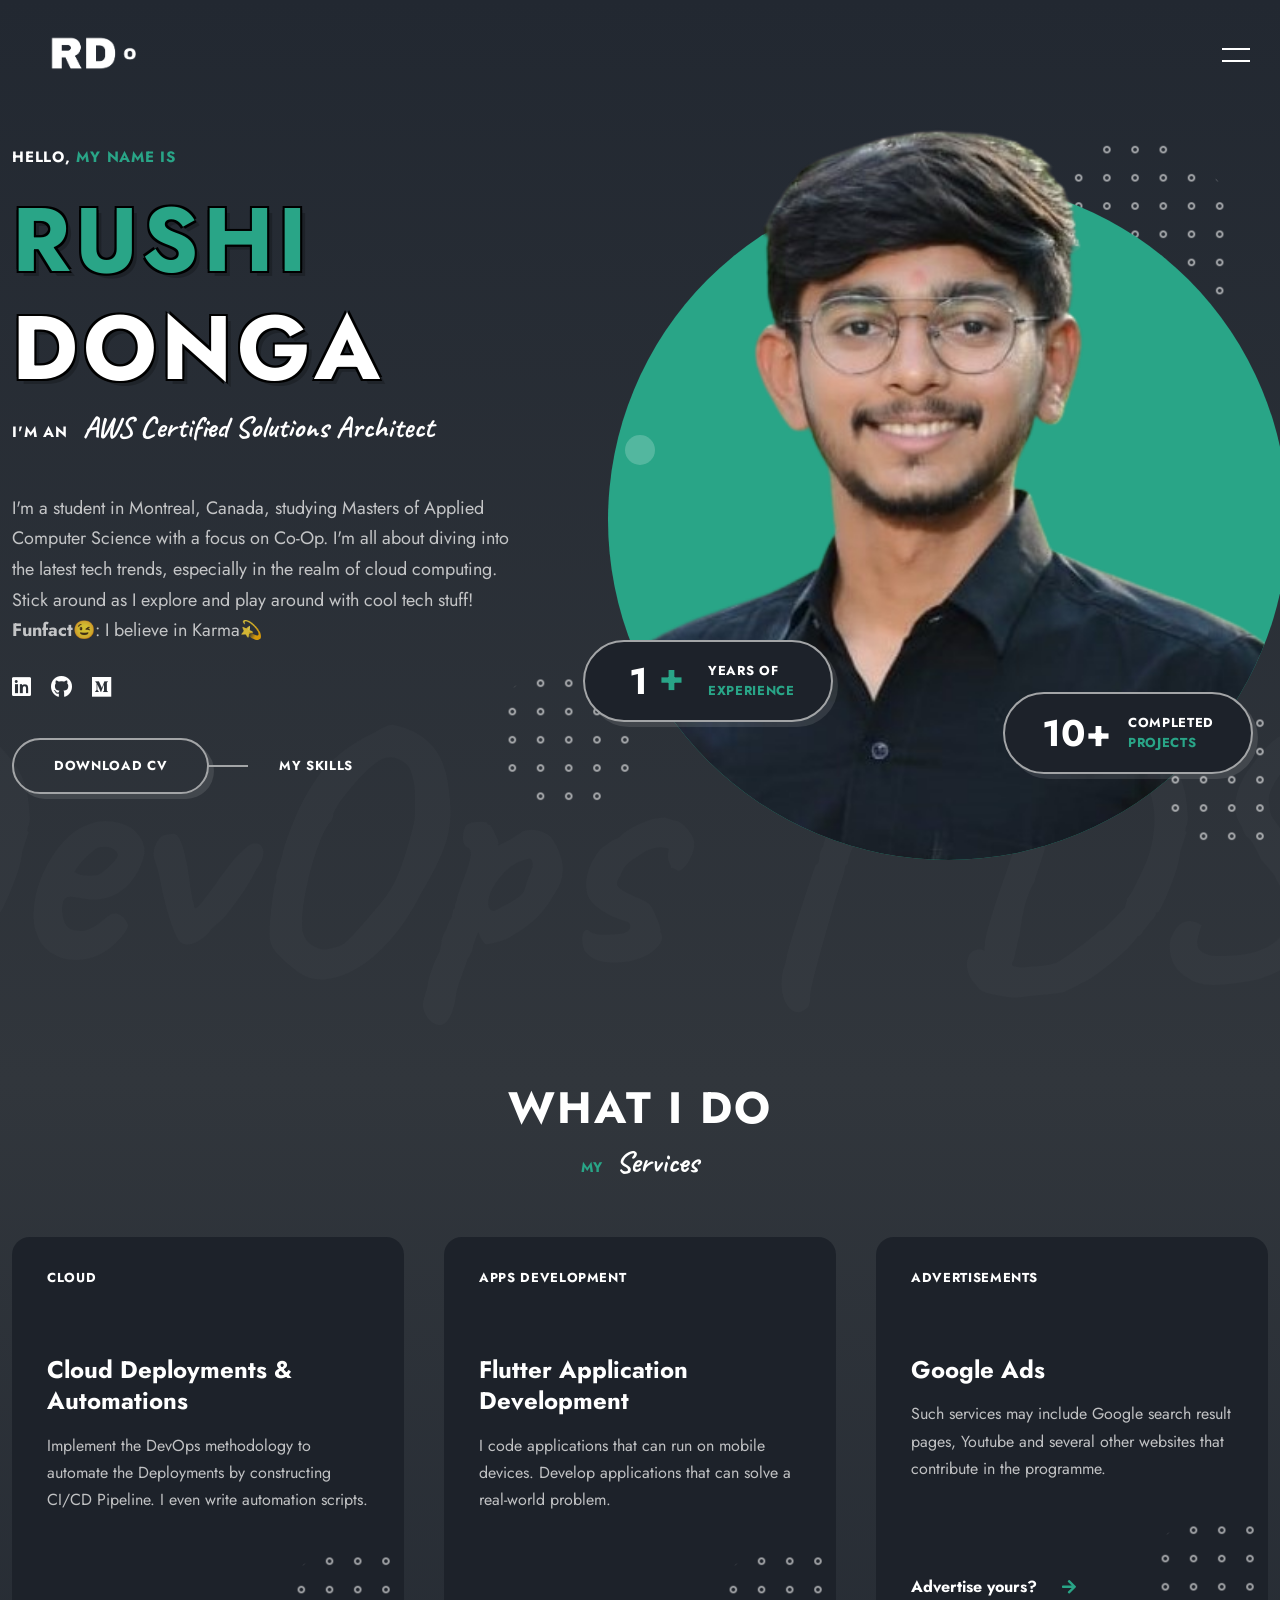
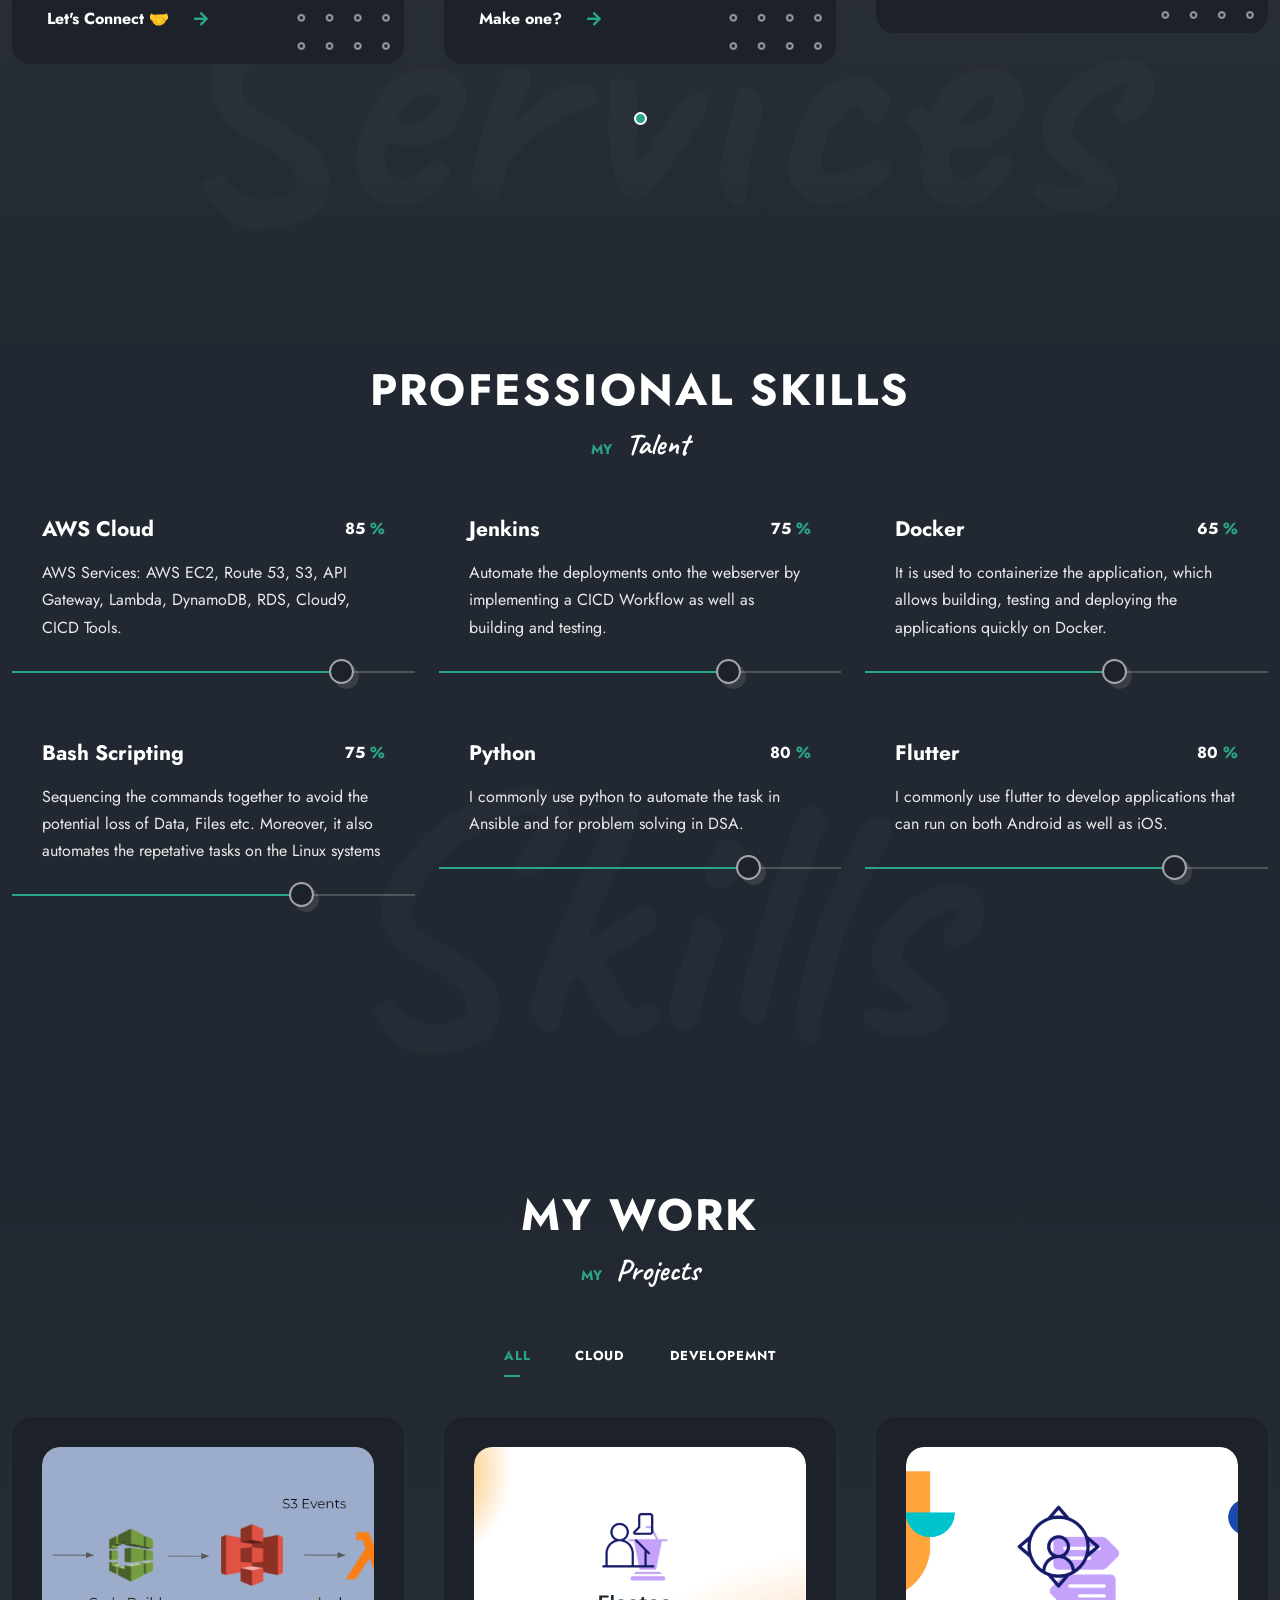
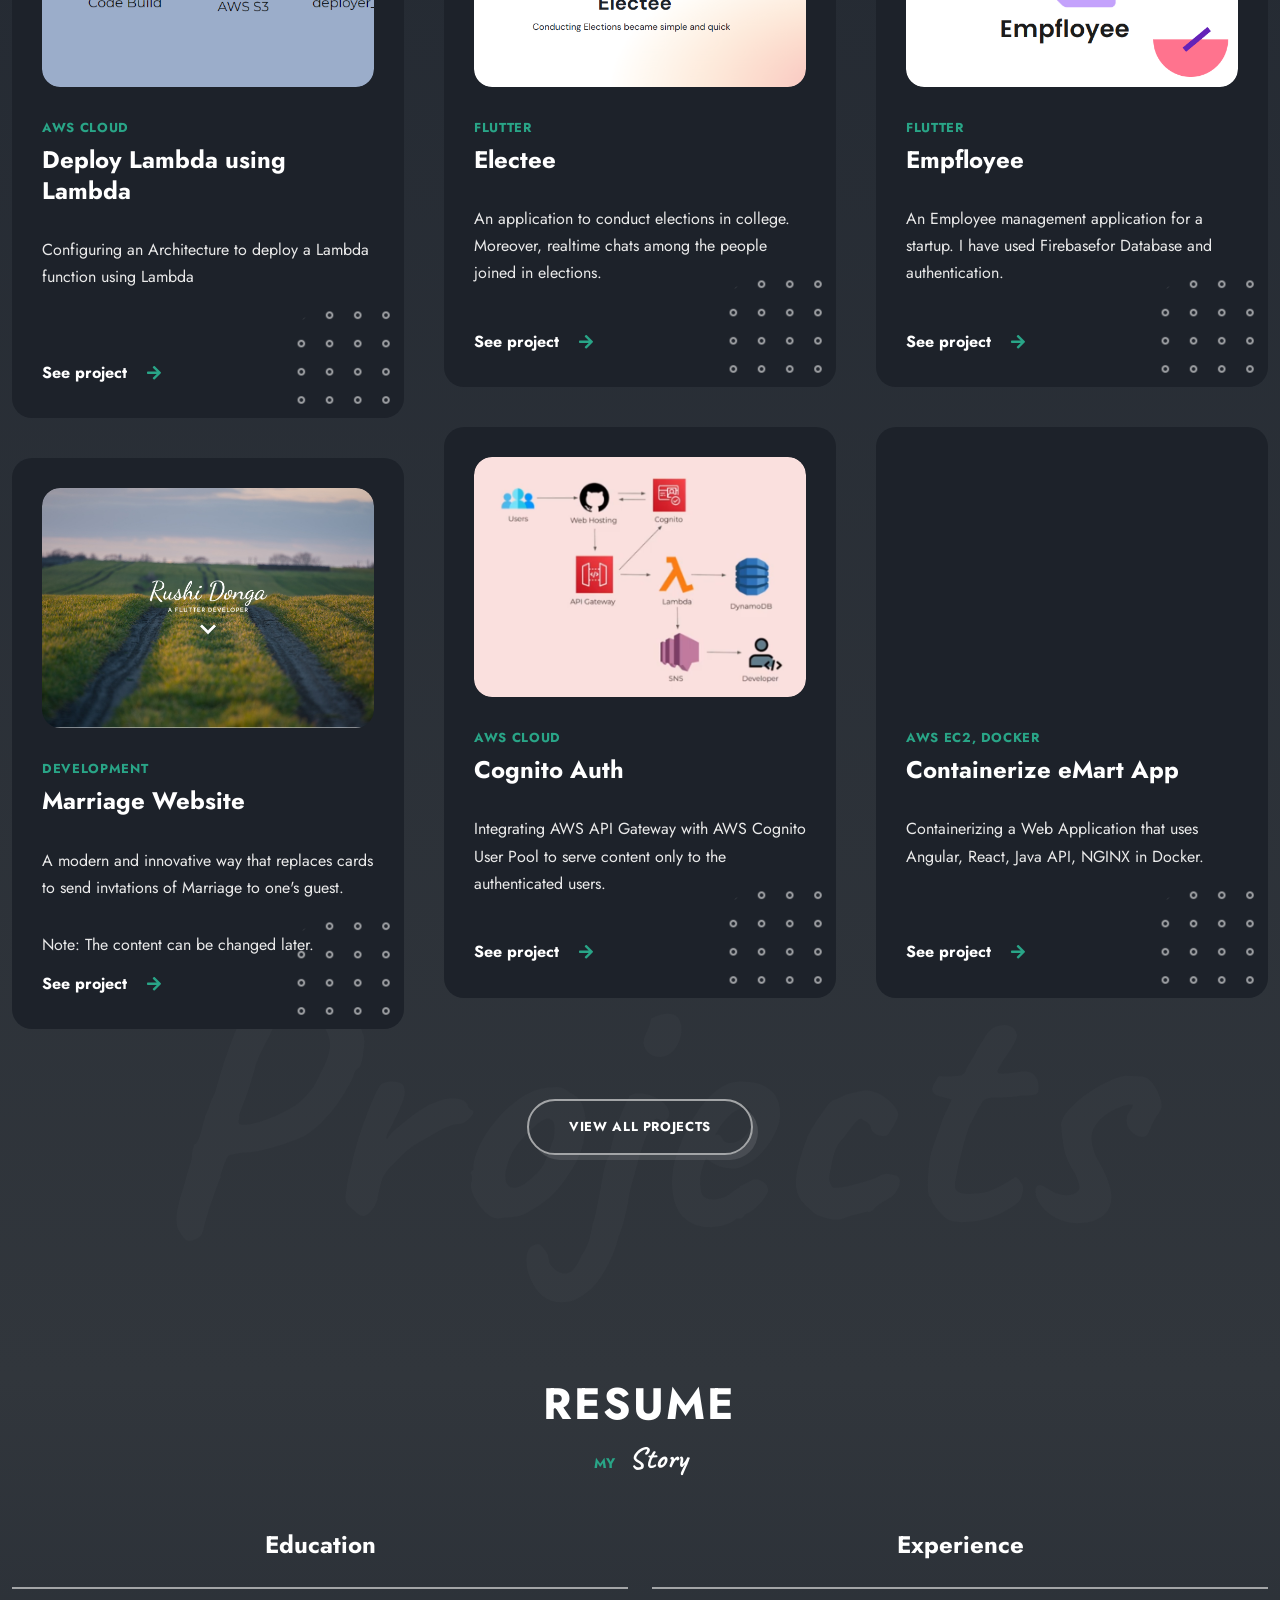
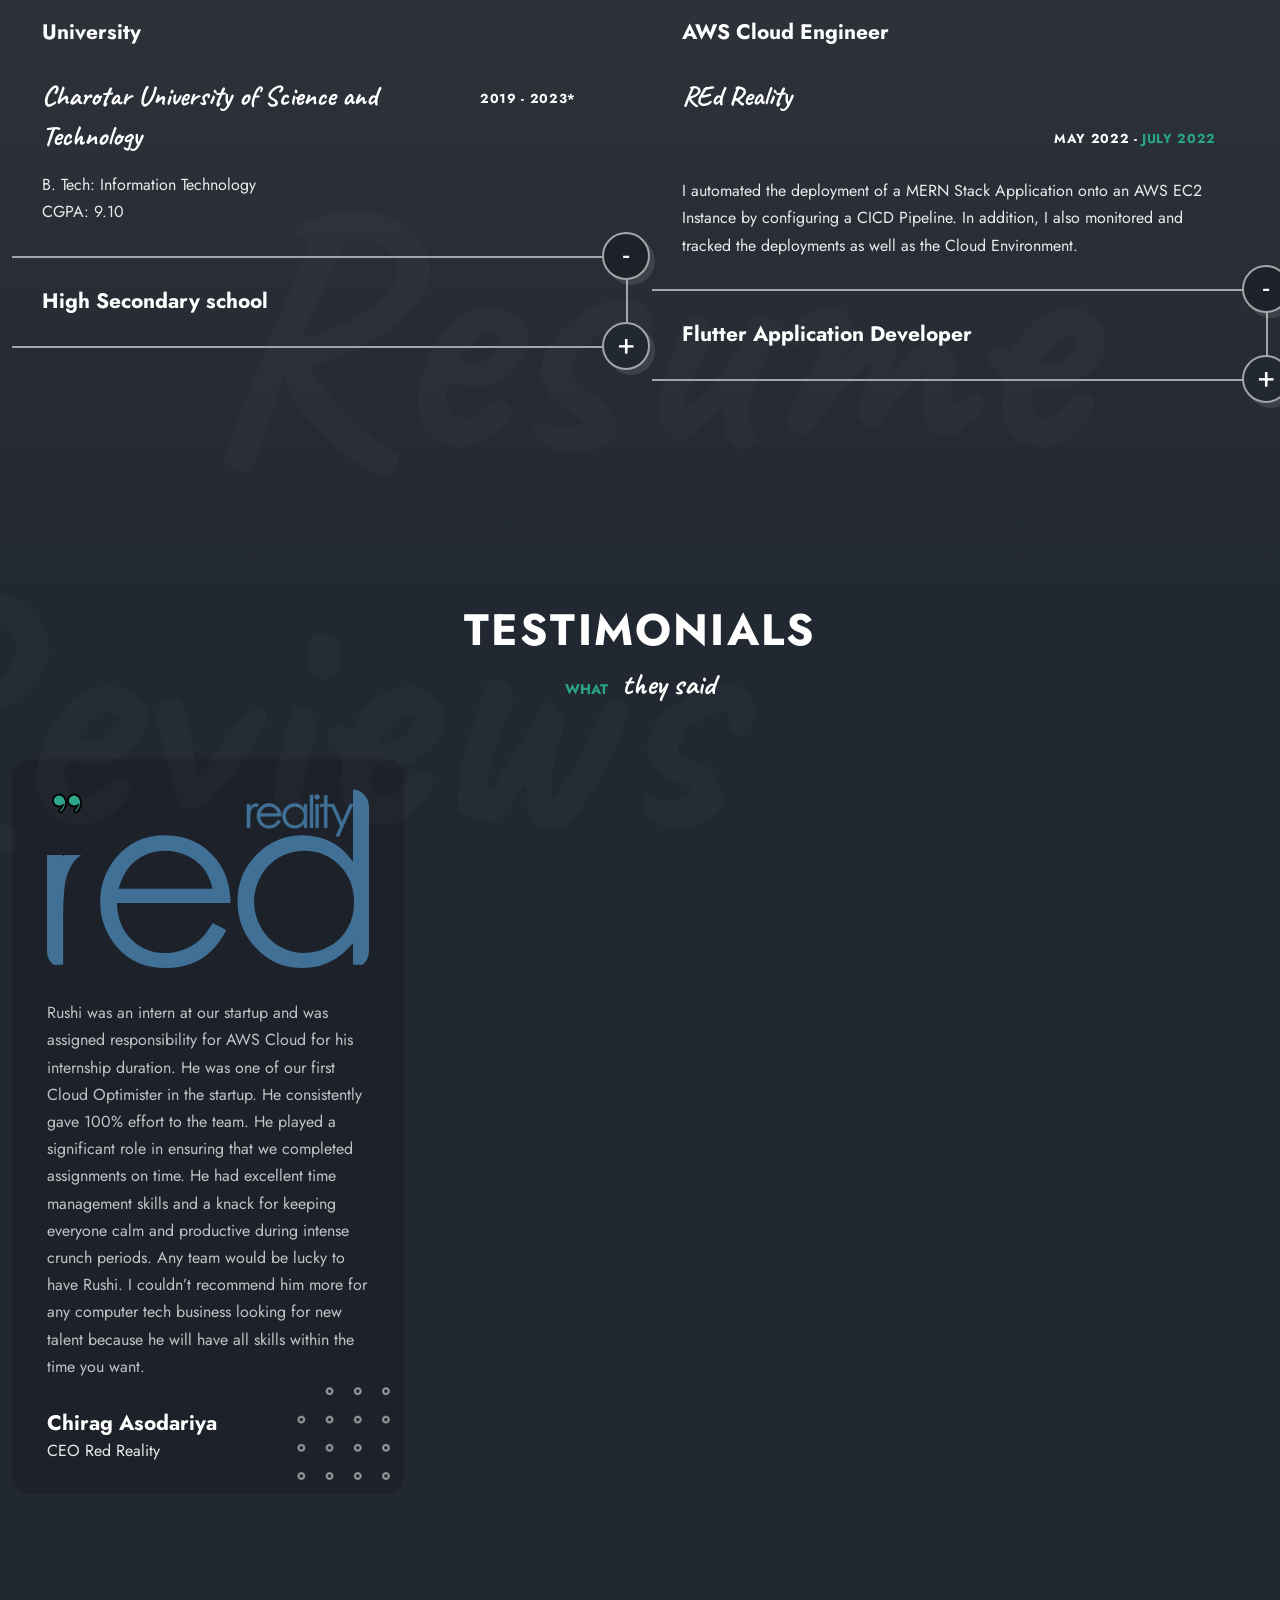
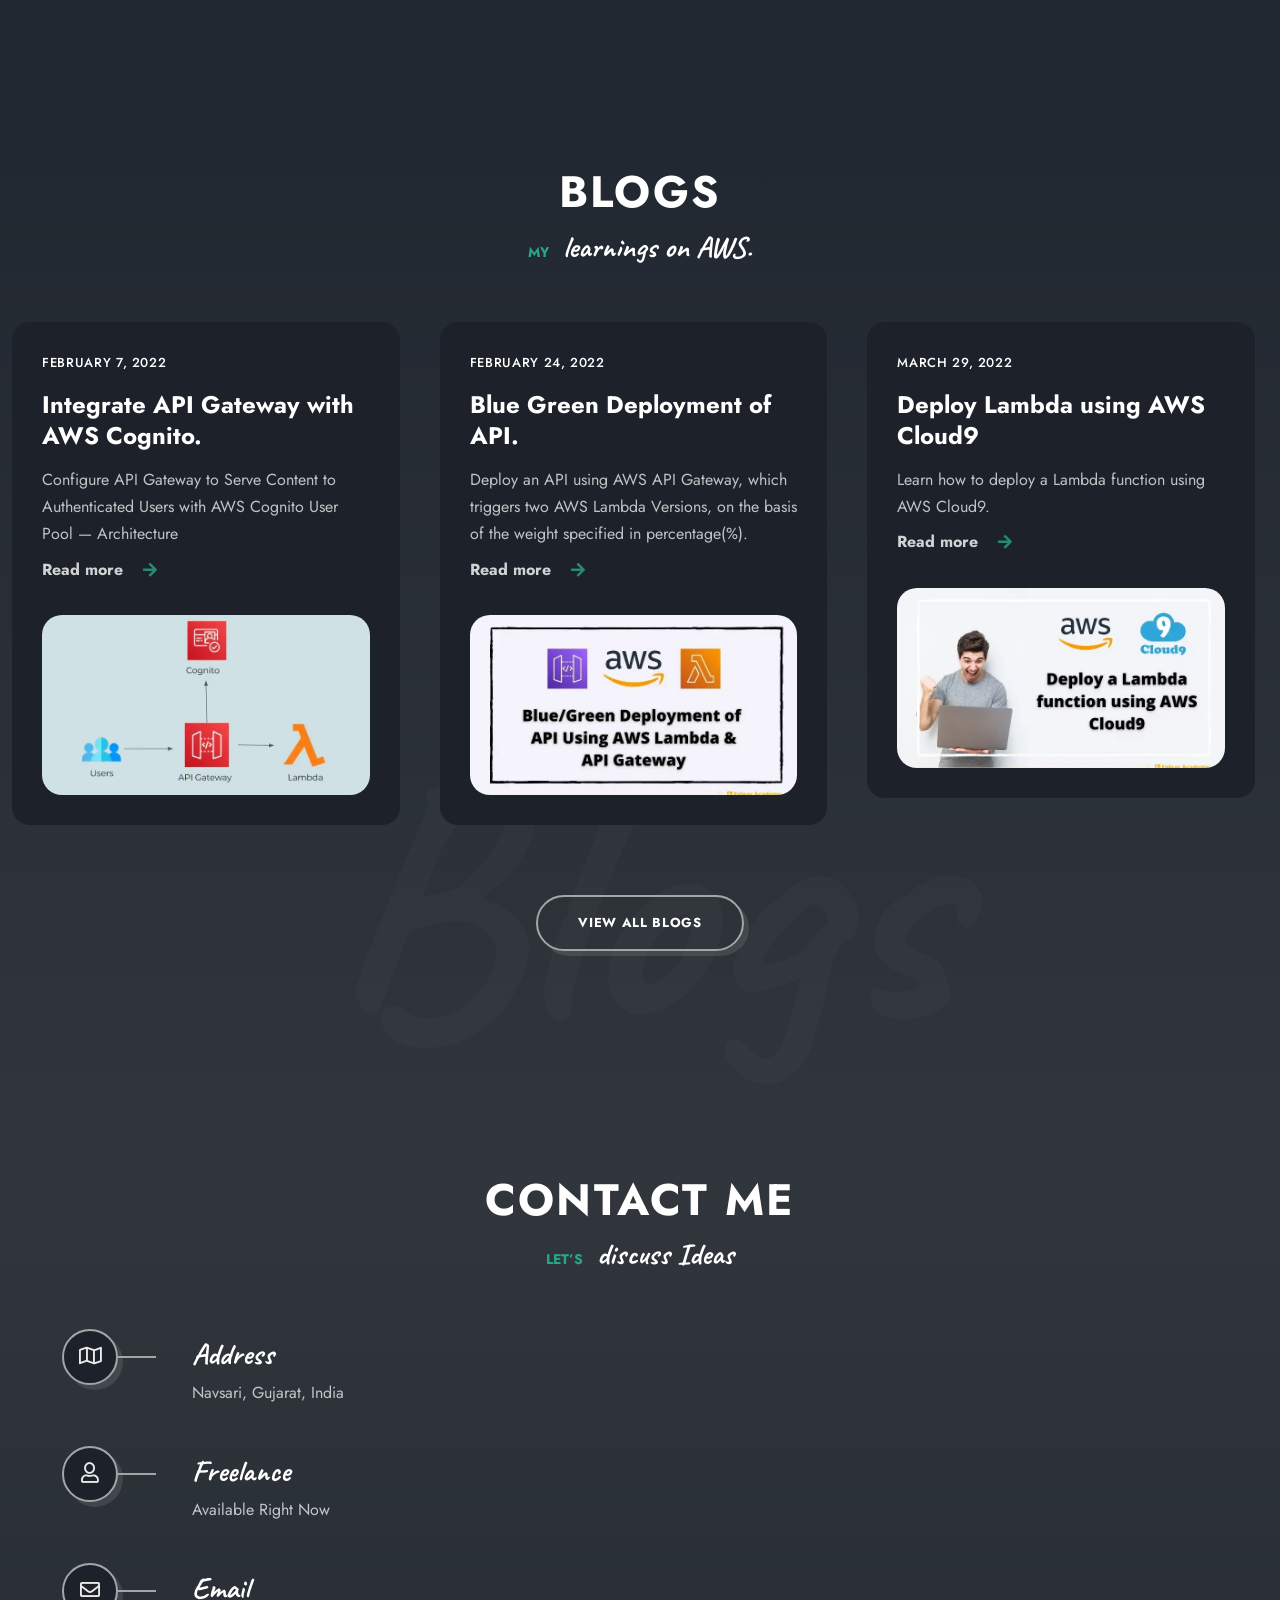
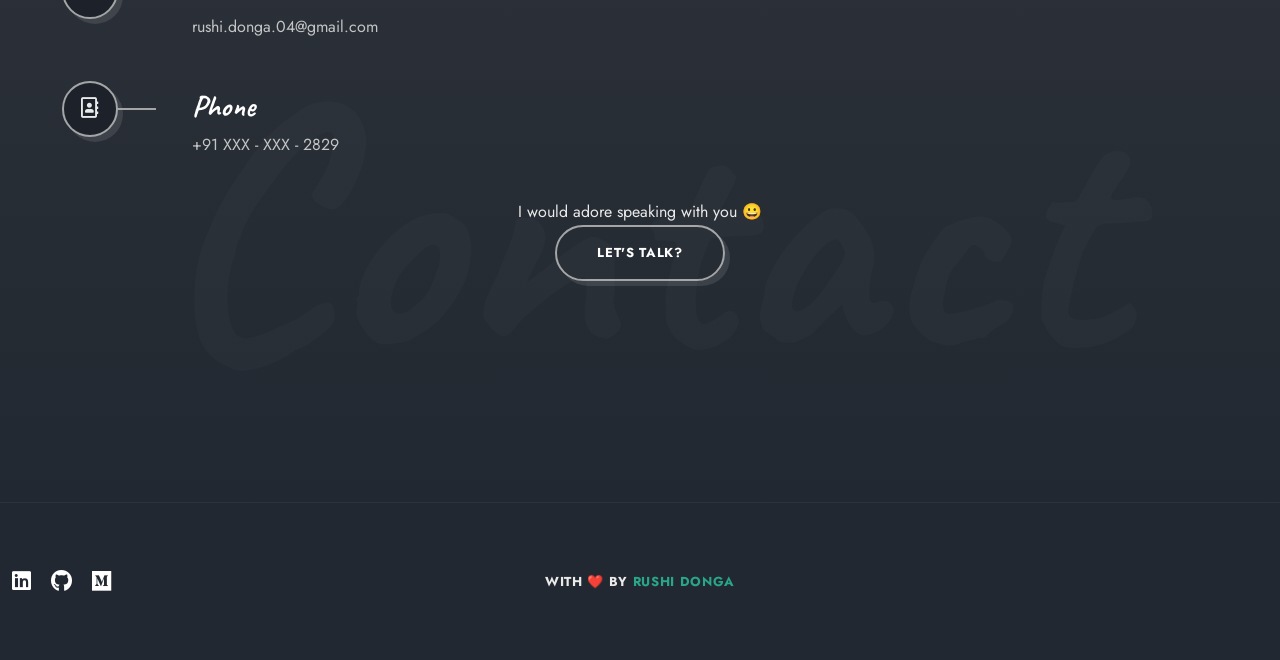
==== index.html @ 50916d5a "Update index.html" ====
<!doctype html>
<html lang="en-US">
<head>

  <meta charset = "utf-8" />

  <title>Rushi Donga - Portfolio</title>

  <link rel = "icon" href = 
"./assets/images/logo2.png" 
        type = "image/x-icon">

  <meta http-equiv="Content-Type" content="text/html; charset=utf-8">
  <meta http-equiv="X-UA-Compatible" content="IE=edge">
  <meta name="viewport" content="width=device-width, initial-scale=1">

  <!-- Fonts -->
  <link rel="stylesheet" href="https://fonts.googleapis.com/css?family=Jost%3A0%2C100%3B0%2C200%3B0%2C300%3B0%2C400%3B0%2C500%3B0%2C600%3B0%2C700%3B0%2C800%3B0%2C900%3B1%2C100%3B1%2C200%3B1%2C300%3B1%2C400%3B1%2C500%3B1%2C600%3B1%2C700%3B1%2C800%3B1%2C900%7CCaveat%3A400%3B500%3B600%3B700&amp;display=swap" type="text/css" media="all" >
  <link rel="stylesheet" href="https://fonts.googleapis.com/css?family=Roboto%3A100%2C100italic%2C200%2C200italic%2C300%2C300italic%2C400%2C400italic%2C500%2C500italic%2C600%2C600italic%2C700%2C700italic%2C800%2C800italic%2C900%2C900italic%7CRoboto+Slab%3A100%2C100italic%2C200%2C200italic%2C300%2C300italic%2C400%2C400italic%2C500%2C500italic%2C600%2C600italic%2C700%2C700italic%2C800%2C800italic%2C900%2C900italic&amp;display=auto" type="text/css" media="all" >

  <!-- CSS STYLES -->
  <link rel="stylesheet" href="assets/css/vendors/bootstrap.css" type="text/css" media="all" >
  <link rel="stylesheet" href="assets/fonts/font-awesome/css/font-awesome.css" type="text/css" media="all" >
  <link rel="stylesheet" href="assets/css/vendors/magnific-popup.css" type="text/css" media="all" >
  <link rel="stylesheet" href="assets/css/vendors/splitting.css" type="text/css" media="all" >
  <link rel="stylesheet" href="assets/css/vendors/swiper.css" type="text/css" media="all" >
  <link rel="stylesheet" href="assets/css/vendors/animate.css" type="text/css" media="all" >
  <link rel="stylesheet" href="assets/css/style.css" type="text/css" media="all" >
  <link rel="stylesheet" href="assets/css/dark.css" type="text/css" media="all" >

  <!-- Favicon -->
	<link rel="shortcut icon" href="favicon.ico" type="image/x-icon">
	<link rel="icon" href="favicon.ico" type="image/x-icon">

</head>

<body class="home dark-skin">
	<div class="container-page">

		<!-- Preloader -->
		<div class="preloader">
			<div class="centrize full-width">
				<div class="vertical-center">
					<div class="spinner-logo">
						<img src="assets/images/test.png" >
						<div class="spinner-dot"></div>
						<div class="spinner spinner-line"></div>
					</div>
				</div>
			</div>
		</div>

		<!-- Header -->
		<header class="header">
			<div class="header__builder">
        <div class="row">
          <div class="col-xs-4 col-sm-4 col-md-4 col-lg-4">

            <!-- logo -->
            <div class="logo">
              <a href="index.html">
                <img width="228" height="38" src="assets/images/test.png" alt="" >
              </a>
            </div>

          </div>
          <div class="col-xs-8 col-sm-8 col-md-8 col-lg-8 align-right">

						<!-- menu btn -->
						<a href="#" class="menu-btn">
							<span></span>
							<span></span>
						</a>

						<!-- Menu Full Overlay -->
						<div class="menu-full-overlay">
							<div class="menu-full-container">
								<div class="container">
									<div class="row">
										<div class="col-xs-12 col-sm-12 col-md-12 col-lg-12">

											<!-- menu full -->
											<div class="menu-full">
												<ul class="menu-full">
													<li class="menu-item">
														<a class="splitting-text-anim-2" data-splitting="chars" href="index.html">Home</a>
													</li>
													<li class="menu-item">
														<a class="splitting-text-anim-2" data-splitting="chars" href="#services-section">Services</a>
													</li>
													<li class="menu-item">
														<a class="splitting-text-anim-2" data-splitting="chars" href="#skills-section">Skills</a>
													</li>
													<li class="menu-item">
														<a class="splitting-text-anim-2" data-splitting="chars" href="#works-section">Works</a>
													</li>
													<li class="menu-item">
														<a class="splitting-text-anim-2" data-splitting="chars" href="#resume-section">Resume</a>
													</li>
													<li class="menu-item">
														<a class="splitting-text-anim-2" data-splitting="chars" href="#testimonials-section">Testimonials</a>
													</li>
													<li class="menu-item">
														<a class="splitting-text-anim-2" data-splitting="chars" href="#blog-section">Blog</a>
													</li>
													<li class="menu-item">
														<a class="splitting-text-anim-2" data-splitting="chars" href="#contact-section">Contact</a>
													</li>
													
												</ul>
											</div>

											<!-- social -->
											<div class="menu-social-links">
												<a href="https://www.linkedin.com/in/rushidonga/" target="blank" class="scrolla-element-anim-1" title="dribbble">
													<i class="fab fa-linkedin"></i>
												</a>
												<a href="https://github.com/RushiDonga" target="blank" class="scrolla-element-anim-1" title="twitter">
													<i class="fab fa-github"></i>
												</a>
												<a href="https://rushidonga.medium.com/" target="blank" class="scrolla-element-anim-1" title="behance">
													<i class="fab fa-medium"></i>
												</a>
											</div>

											<div class="v-line-block"><span></span></div>

										</div>
									</div>
								</div>
							</div>
							<div class="menu-overlay"></div>
						</div>

          </div>
        </div>
      </div>
    </header>

		<!-- Wrapper -->
		<div class="wrapper">

      <!-- Section - Hero Started -->
			<section class="lui-section lui-section-hero lui-gradient-top" id="started-section">
  			<div class="container">

          <!-- Hero Started -->
          <div class="lui-started v-line v-line-left">
    				<div class="section hero-started">
    					<div class="content scrolla-element-anim-1 scroll-animate" data-animate="active">
    						<div class="titles">
    							<div class="lui-subtitle">
    								<span> Hello, <b>my name is</b>
    								</span>
    							</div>
    							<h1 class="title splitting-text-anim-1 scroll-animate" data-splitting="chars" data-animate="active">
    								<span>
    									<b>Rushi</b> Donga </span>
    							</h1>
    							<div class="label lui-subtitle"> I'm an <strong>AWS Certified Solutions Architect</strong>
    							</div>
    						</div>
    						<div class="description">
    							<div>
    								<p>I'm a student in Montreal, Canada, studying Masters of Applied Computer Science with a focus on Co-Op. I'm all about diving into the latest tech trends, especially in the realm of cloud computing. Stick around as I explore and play around with cool tech stuff!</p>
                    <p><b>Funfact😉</b>: I believe in Karma💫</p>
    							</div>
    							<div class="social-links">
    								<a target="_blank" rel="nofollow" href="https://www.linkedin.com/in/rushidonga/">
    									<i aria-hidden="true" class="fab fa-linkedin"></i>
    								</a>
    								<a target="_blank" rel="nofollow" href="https://github.com/RushiDonga">
    									<i aria-hidden="true" class="fab fa-github"></i>
    								</a>
    								<a target="_blank" rel="nofollow" href="rushidonga.medium.com">
    									<i aria-hidden="true" class="fab fa-medium"></i>
    								</a>
    							</div>
    						</div>
    						<div class="bts">
    							<a target="_blank" href="https://drive.google.com/file/d/11W5mooXUsLgt4mEYofV1tDtv8vA_Ovev/view?usp=sharing" class="btn">
    								<span>Download CV</span>
    							</a>
    							<a href="#skills-section" class="btn-lnk"> My Skills </a>
    						</div>
    					</div>
    					<div class="slide scrolla-element-anim-1 scroll-animate" data-animate="active">
    						<img decoding="async" src="assets/images/upload_face.png" alt="&lt;b&gt;Zoé&lt;/b&gt; Miller" >
    						<span class="circle circle-1"></span>
    						<span class="circle img-1" style="background-image: url(assets/images/pat-1.png);"></span>
    						<span class="circle img-2" style="background-image: url(assets/images/pat-2.png);"></span>
    						<span class="circle img-3" style="background-image: url(assets/images/pat-2.png);"></span>
    						<div class="info-list">
    							<ul>
    								<li>
    									<span class="num">1 <strong>+</strong>
    									</span>
    									<span class="value">Years of <strong>Experience</strong>
    									</span>
    								</li>
    								<li>
    									<span class="num">10+</span>
    									<span class="value">Completed <strong>Projects</strong>
    									</span>
    								</li>
    							</ul>
    						</div>
    					</div>
    				</div>
            <div class="lui-bgtitle">
              <span> DevOps | DSA </span>
            </div>
          </div>

        </div>
			</section>

      <!-- Section - Services -->
			<section class="lui-section lui-gradient-bottom" id="services-section">

        <!-- Heading -->
        <div class="lui-heading">
          <div class="container">

  					<div class="m-titles align-center">
  						<h2 class="m-title splitting-text-anim-1 scroll-animate" data-splitting="words" data-animate="active">
  							<span> What I Do </span>
  						</h2>
  						<div class="m-subtitle splitting-text-anim-1 scroll-animate" data-splitting="words" data-animate="active">
  							<span> my <b>Services</b> </span>
  						</div>
  					</div>

          </div>
				</div>



        

        <!-- Services -->
				<div class="v-line v-line-right">
          <div class="container">

  					<div class="swiper-container js-services scrolla-element-anim-1 scroll-animate" data-animate="active">
  						<div class="swiper-wrapper">
  							<div class="swiper-slide">
  								<div class="services-item">
  									<div class="lui-subtitle">
  										<span> Cloud </span>
  									</div>
  									<div class="icon"></div>
  									<h5 class="lui-title">
  										<span> Cloud Deployments & Automations </span>
  									</h5>
  									<div class="lui-text">
  										<div> Implement the DevOps methodology to automate the Deployments by constructing CI/CD Pipeline. I even write automation scripts.</div>
  									</div>
  									<a href="#pricing-section" class="lnk"> Let's Connect 🤝 </a>
  									<div class="image" style="background-image: url(assets/images/pat-2.png);"></div>
  								</div>
  							</div>
  							<div class="swiper-slide">
  								<div class="services-item">
  									<div class="lui-subtitle">
  										<span> Apps Development </span>
  									</div>
  									<div class="icon"></div>
  									<h5 class="lui-title">
  										<span> Flutter Application Development </span>
  									</h5>
  									<div class="lui-text">
  										<div>
  											<p> I code applications that can run on mobile devices. Develop applications that can solve a real-world problem.</p>
  										</div>
  									</div>
  									<a href="#pricing-section" class="lnk"> Make one? </a>
  									<div class="image" style="background-image: url(assets/images/pat-2.png);"></div>
  								</div>
  							</div>
  							<div class="swiper-slide">
  								<div class="services-item">
  									<div class="lui-subtitle">
  										<span> Advertisements </span>
  									</div>
  									<div class="icon"></div>
  									<h5 class="lui-title">
  										<span> Google Ads </span>
  									</h5>
  									<div class="lui-text">
  										<div> Such services may include Google search result pages, Youtube and several other websites that contribute in the programme.</div>
  									</div>
  									<a href="#pricing-section" class="lnk"> Advertise yours? </a>
  									<div class="image" style="background-image: url(assets/images/pat-2.png);"></div>
  								</div>
  							</div>
  							<!-- <div class="swiper-slide">
  								<div class="services-item">
  									<div class="lui-subtitle">
  										<span> Music Writing </span>
  									</div>
  									<div class="icon"></div>
  									<h5 class="lui-title">
  										<span> Sound Track </span>
  									</h5>
  									<div class="lui-text  ">
  										<div>
  											<p>Music copying, writing, creating, transcription and composition services.</p>
  										</div>
  									</div>
  									<a href="#pricing-section" class="lnk"> See Pricing </a>
  									<div class="image" style="background-image: url(assets/images/pat-2.png);"></div>
  								</div>
  							</div> -->
  						</div>
  						<div class="swiper-pagination"></div>
  					</div>

						<div class="lui-bgtitle">
							<span> Services </span>
						</div>

					</div>
				</div>

      </section>

      <!-- Section - Skills -->
			<section class="lui-section lui-gradient-center" id="skills-section">

        <!-- Heading -->
        <div class="lui-heading">
          <div class="container">

            <div class="m-titles align-center">
              <h2 class="m-title splitting-text-anim-1 scroll-animate" data-splitting="words" data-animate="active">
                <span> Professional Skills </span>
              </h2>
              <div class="m-subtitle splitting-text-anim-1 scroll-animate" data-splitting="words" data-animate="active">
                <span> my <b>Talent</b> </span>
              </div>
            </div>

          </div>
				</div>

        <!-- Skills -->
				<div class="v-line v-line-left">
          <div class="container">

            <div class="row">
              <div class="col-xs-12 col-sm-6 col-md-4 col-lg-4">

                <div class="skills-items">
                  <div class="skills-item scrolla-element-anim-1 scroll-animate" data-animate="active">
                    <h6 class="name">
                      <span> AWS Cloud </span>
                    </h6>
                    <div class="text">
                      <div>
                        <p>AWS Services: AWS EC2, Route 53, S3, API Gateway, Lambda, DynamoDB, RDS, Cloud9, CICD Tools.</p>
                      </div>
                    </div>
                    <div class="dots">
                      <div class="dot" style="width: 85%;">
                        <span></span>
                      </div>
                    </div>
                    <div class="value">
                      <span class="num">85 <span>%</span>
                      </span>
                    </div>
                  </div>
                  <div class="skills-item scrolla-element-anim-1 scroll-animate" data-animate="active">
                    <h6 class="name">
                      <span> Bash Scripting </span>
                    </h6>
                    <div class="text">
                      <div>
                        <p> Sequencing the commands together to avoid the potential loss of Data, Files etc. Moreover, it also automates the repetative tasks on the Linux systems </p>
                      </div>
                    </div>
                    <div class="dots">
                      <div class="dot" style="width: 75%;">
                        <span></span>
                      </div>
                    </div>
                    <div class="value">
                      <span class="num">75 <span>%</span>
                      </span>
                    </div>
                  </div>
                </div>

              </div>
              <div class="col-xs-12 col-sm-6 col-md-4 col-lg-4">

                <div class="skills-items">
                  <div class="skills-item scrolla-element-anim-1 scroll-animate" data-animate="active">
                    <h6 class="name">
                      <span> Jenkins </span>
                    </h6>
                    <div class="text">
                      <div>
                        <p>Automate the deployments onto the webserver by implementing a CICD Workflow as well as building and testing.</p>
                      </div>
                    </div>
                    <div class="dots">
                      <div class="dot" style="width: 75%;">
                        <span></span>
                      </div>
                    </div>
                    <div class="value">
                      <span class="num">75 <span>%</span>
                      </span>
                    </div>
                  </div>
                  <div class="skills-item scrolla-element-anim-1 scroll-animate" data-animate="active">
                    <h6 class="name">
                      <span> Python </span>
                    </h6>
                    <div class="text">
                      <div>
                        <p>I commonly use python to automate the task in Ansible and for problem solving in DSA.</p>
                      </div>
                    </div>
                    <div class="dots">
                      <div class="dot" style="width: 80%;">
                        <span></span>
                      </div>
                    </div>
                    <div class="value">
                      <span class="num">80 <span>%</span>
                      </span>
                    </div>
                  </div>
                </div>

              </div>
              <div class="col-xs-12 col-sm-6 col-md-4 col-lg-4">

                <div class="skills-items">
                  <div class="skills-item scrolla-element-anim-1 scroll-animate" data-animate="active">
                    <h6 class="name">
                      <span> Docker </span>
                    </h6>
                    <div class="text">
                      <div>
                        <p>It is used to containerize the application, which allows building, testing and deploying the applications quickly on Docker.</p>
                      </div>
                    </div>
                    <div class="dots">
                      <div class="dot" style="width: 65%;">
                        <span></span>
                      </div>
                    </div>
                    <div class="value">
                      <span class="num">65 <span>%</span>
                      </span>
                    </div>
                  </div>
                  <div class="skills-item scrolla-element-anim-1 scroll-animate" data-animate="active">
                    <h6 class="name">
                      <span> Flutter </span>
                    </h6>
                    <div class="text">
                      <div>
                        <p> I commonly use flutter to develop applications that can run on both Android as well as iOS. </p>
                      </div>
                    </div>
                    <div class="dots">
                      <div class="dot" style="width: 80%;">
                        <span></span>
                      </div>
                    </div>
                    <div class="value">
                      <span class="num">80 <span>%</span>
                      </span>
                    </div>
                  </div>
                </div>

              </div>
            </div>

            <div class="lui-bgtitle">
              <span> Skills </span>
            </div>

					</div>
				</div>

      </section>

      <!-- Section - Works -->
			<section class="lui-section lui-gradient-top" id="works-section">

        <!-- Heading -->
        <div class="lui-heading">
          <div class="container">

            <div class="m-titles align-center">
              <h2 class="m-title splitting-text-anim-1 scroll-animate" data-splitting="words" data-animate="active">
                <span> My Work </span>
              </h2>
              <div class="m-subtitle splitting-text-anim-1 scroll-animate" data-splitting="words" data-animate="active">
                <span> my <b>Projects</b>
                </span>
              </div>
            </div>

          </div>
				</div>

        <!-- Works -->
				<div class="v-line v-line-right">
          <div class="container">

            <div class="works-box">
              <div class="filter-links scrolla-element-anim-1 scroll-animate" data-animate="active">
                <a href="#" class="lui-subtitle active" data-href=".works-col"> All </a>
                <a href="#" class="lui-subtitle" data-href=".sorting-cloud"> Cloud </a>
                <a href="#" class="lui-subtitle" data-href=".sorting-development"> Developemnt </a>
              </div>
              <div class="works-items works-masonry-items row">
                <div class="works-col col-xs-12 col-sm-12 col-md-12 col-lg-12 sorting-branding sorting-cloud ">
                  <div class="works-item scrolla-element-anim-1 scroll-animate" data-animate="active">
                    <div class="image">
                      <div class="img">
                        <a target="_blank" href="https://github.com/RushiDonga/deploy-lambda-using-lambda">
                          <img decoding="async" src="assets/images/project1.png" alt="Gooir" >
                          <span class="overlay"></span>
                        </a>
                      </div>
                    </div>
                    <div class="desc">
                      <span class="category"> AWS CLoud  </span>
                      <h5 class="name">
                        <a target="_blank" href="https://github.com/RushiDonga/deploy-lambda-using-lambda">Deploy Lambda using Lambda</a>
                      </h5>
                      <div class="text">
                        <p>Configuring an Architecture to deploy a Lambda function using Lambda</p>
                      </div>
                      <a target="_blank" href="https://github.com/RushiDonga/deploy-lambda-using-lambda" class="lnk">See project</a>
                    </div>
                    <div class="bg-img" style="background-image: url(assets/images/pat-2.png);"></div>
                  </div>
                </div>

                <div class="works-col col-xs-12 col-sm-12 col-md-12 col-lg-12 sorting-branding sorting-development ">
                  <div class="works-item scrolla-element-anim-1 scroll-animate" data-animate="active">
                    <div class="image">
                      <div class="img">
                        <a target="_blank" href="https://github.com/RushiDonga/electee_code/tree/master">
                          <img decoding="async" src="assets/images/project2.png" >
                          <span class="overlay"></span>
                        </a>
                      </div>
                    </div>
                    <div class="desc">
                      <span class="category"> FLUTTER </span>
                      <h5 class="name">
                        <a target="_blank" href="https://github.com/RushiDonga/electee_code/tree/master">Electee</a>
                      </h5>
                      <div class="text">
                        <p>An application to conduct elections in college. Moreover, realtime chats among the people joined in elections.</p>
                      </div>
                      <a target="_blank" href="https://github.com/RushiDonga/electee_code/tree/master" class="lnk">See project</a>
                    </div>
                    <div class="bg-img" style="background-image: url(assets/images/pat-2.png);"></div>
                  </div>
                </div>
                <div class="works-col col-xs-12 col-sm-12 col-md-12 col-lg-12 sorting-development ">
                  <div class="works-item scrolla-element-anim-1 scroll-animate" data-animate="active">
                    <div class="image">
                      <div class="img">
                        <a target="_blank" href="https://github.com/RushiDonga/empfloyee/tree/master">
                          <img decoding="async" src="assets/images/project3.png">
                          <span class="overlay"></span>
                        </a>
                      </div>
                    </div>
                    <div class="desc">
                      <span class="category"> FLUTTER </span>
                      <h5 class="name">
                        <a target="_blank" href="https://github.com/RushiDonga/empfloyee/tree/master">Empfloyee</a>
                      </h5>
                      <div class="text">
                        <p> An Employee management application for a startup. I have used Firebasefor Database and authentication.</p>
                      </div>
                      <a target="_blank" href="https://github.com/RushiDonga/empfloyee/tree/master" class="lnk">See project</a>
                    </div>
                    <div class="bg-img" style="background-image: url(assets/images/pat-2.png);"></div>
                  </div>
                </div>
                <div class="works-col col-xs-12 col-sm-12 col-md-12 col-lg-12 sorting-cloud ">
                  <div class="works-item scrolla-element-anim-1 scroll-animate" data-animate="active">
                    <div class="image">
                      <div class="img">
                        <a target="_blank" href="https://www.youtube.com/watch?v=BRwSBsMIs2I&t=7s&ab_channel=RushiDonga">
                          <img decoding="async" src="assets/images/project4.png" alt="Mozar" >
                          <span class="overlay"></span>
                        </a>
                      </div>
                    </div>
                    <div class="desc">
                      <span class="category"> AWS CLOUD </span>
                      <h5 class="name">
                        <a target="_blank" href="https://www.youtube.com/watch?v=BRwSBsMIs2I&t=7s&ab_channel=RushiDonga">Cognito Auth</a>
                      </h5>
                      <div class="text">
                        <p> Integrating AWS API Gateway with AWS Cognito User Pool to serve content only to the authenticated users.</p>
                      </div>
                      <a target="_blank" href="https://www.youtube.com/watch?v=BRwSBsMIs2I&t=7s&ab_channel=RushiDonga" class="lnk">See project</a>
                    </div>
                    <div class="bg-img" style="background-image: url(assets/images/pat-2.png);"></div>
                  </div>
                </div>
                <div class="works-col col-xs-12 col-sm-12 col-md-12 col-lg-12 sorting-cloud ">
                  <div class="works-item scrolla-element-anim-1 scroll-animate" data-animate="active">
                    <div class="image">
                      <div class="img">
                        <a target="_blank" href="https://github.com/RushiDonga/emart-app-docker">
                          <img decoding="async" src="assets/images/project5.png"  >
                          <span class="overlay"></span>
                        </a>
                      </div>
                    </div>
                    <div class="desc">
                      <span class="category"> AWS EC2, DOCKER </span>
                      <h5 class="name">
                        <a target="_blank" href="https://github.com/RushiDonga/emart-app-docker">Containerize eMart App</a>
                      </h5>
                      <div class="text">
                        <p> Containerizing a Web Application that uses Angular, React, Java API, NGINX in Docker. </p>
                      </div>
                      <a target="_blank" href="https://github.com/RushiDonga/emart-app-docker" class="lnk">See project</a>
                    </div>
                    <div class="bg-img" style="background-image: url(assets/images/pat-2.png);"></div>
                  </div>
                </div>
                <div class="works-col col-xs-12 col-sm-12 col-md-12 col-lg-12 sorting-development ">
                  <div class="works-item scrolla-element-anim-1 scroll-animate" data-animate="active">
                    <div class="image">
                      <div class="img">
                        <a target="_blank" href="https://github.com/RushiDonga/marriage_website">
                          <img decoding="async" src="assets/images/project6.jpeg" alt="Kana" >
                          <span class="overlay"></span>
                        </a>
                      </div>
                    </div>
                    <div class="desc">
                      <span class="category"> Development </span>
                      <h5 class="name">
                        <a target="_blank" href="https://github.com/RushiDonga/marriage_website">Marriage Website</a>
                      </h5>
                      <div class="text">
                        <p>A modern and innovative way that replaces cards to send invtations of Marriage to one's guest.</p>
                        <p>Note: The content can be changed later.</p>
                      </div>
                      <a target="_blank" href="https://github.com/RushiDonga/marriage_website" class="lnk">See project</a>
                    </div>
                    <div class="bg-img" style="background-image: url(assets/images/pat-2.png);"></div>
                  </div>
                </div>
              </div>
              <div class="load-more-link">
                <a target="_blank" href="https://github.com/RushiDonga" class="btn scrolla-element-anim-1 scroll-animate" data-animate="active">
                  <span>View All Projects</span>
                </a>
              </div>
            </div>

            <div class="lui-bgtitle">
              <span> Projects </span>
            </div>

					</div>
				</div>

      </section>

      <!-- Section - Resume -->
			<section class="lui-section lui-gradient-bottom" id="resume-section">

        <!-- Heading -->
        <div class="lui-heading">
          <div class="container">

            <div class="m-titles align-center">
              <h2 class="m-title splitting-text-anim-1 scroll-animate" data-splitting="words" data-animate="active">
                <span> Resume </span>
              </h2>
              <div class="m-subtitle splitting-text-anim-1 scroll-animate" data-splitting="words" data-animate="active">
                <span> my <b>Story</b>
                </span>
              </div>
            </div>

          </div>
				</div>

        <!-- History -->
				<div class="v-line v-line-left">
          <div class="container">

            <div class="row">
              <div class="col-xs-12 col-sm-6 col-md-6 col-lg-6">

                <h5 class="history-title scrolla-element-anim-1 scroll-animate" data-animate="active">
                  <span> Education </span>
                </h5>
                <div class="history-items">
                  <div class="history-item lui-collapse-item opened scrolla-element-anim-1 scroll-animate" data-animate="active">
                    <h6 class="name lui-collapse-btn active">
                      <span> University </span>
                    </h6>
                    <div class="history-content">
                      <div class="subname">
                        <span> Charotar University of Science and Technology </span>
                      </div>
                      <div class="date lui-subtitle">
                        <span> 2019 - 2023* </span>
                      </div>
                      <div class="text">
                        <div>
                          <p>B. Tech: Information Technology</p>
                          <p>CGPA: 9.10</p>
                        </div>
                      </div>
                    </div>
                  </div>
                  <div class="history-item lui-collapse-item scrolla-element-anim-1 scroll-animate" data-animate="active">
                    <h6 class="name lui-collapse-btn">
                      <span> High Secondary school </span>
                    </h6>
                    <div class="history-content">
                      <div class="subname">
                        <span> St. Fransis of Assisi Convent High School </span>
                      </div>
                      <div class="date lui-subtitle">
                        <span> 2017 - 2019 </span>
                      </div>
                      <div class="text">
                        <div>
                          <p>Stream: XI - XII Science</p>
                        </div>
                      </div>
                    </div>
                  </div>
                </div>

              </div>
              <div class="col-xs-12 col-sm-6 col-md-6 col-lg-6">

                <h5 class="history-title scrolla-element-anim-1 scroll-animate" data-animate="active">
                  <span> Experience </span>
                </h5>
                <div class="history-items">
                  <div class="history-item lui-collapse-item opened scrolla-element-anim-1 scroll-animate" data-animate="active">
                    <h6 class="name lui-collapse-btn active">
                      <span> AWS Cloud Engineer </span>
                    </h6>
                    <div class="history-content">
                      <div class="subname">
                        <span> REd Reality </span>
                      </div>
                      <div class="date lui-subtitle">
                        <span> May 2022 - <b>JUly 2022</b>
                        </span>
                      </div>
                      <div class="text">
                        <div>
                          <p> I automated the deployment of a MERN Stack Application onto an AWS EC2 Instance by configuring a CICD Pipeline. In addition, I also monitored and tracked the deployments as well as the Cloud Environment.</p>
                        </div>
                      </div>
                    </div>
                  </div>
                  <div class="history-item lui-collapse-item scrolla-element-anim-1 scroll-animate" data-animate="active">
                    <h6 class="name lui-collapse-btn">
                      <span> Flutter Application Developer </span>
                    </h6>
                    <div class="history-content">
                      <div class="subname">
                        <span> HSPM Solutions LLP</span>
                      </div>
                      <div class="date lui-subtitle">
                        <span> Aug 2020 - Oct 2020 </span>
                      </div>
                      <div class="text">
                        <div>
                          <p> I developed applications as per the requirements of the clients. The applications used MySQL as a DB and PHP API's to establish a connection to DB.</p>
                        </div>
                      </div>
                    </div>
                  </div>
                </div>

              </div>
            </div>

            <div class="lui-bgtitle">
              <span> Resume </span>
            </div>

					</div>
				</div>

      </section>

      <!-- Section - Testimonials -->
			<section class="lui-section lui-gradient-center" id="testimonials-section">

        <!-- Heading -->
        <div class="lui-heading">
          <div class="container">

            <div class="m-titles align-center">
              <h2 class="m-title splitting-text-anim-1 scroll-animate" data-splitting="words" data-animate="active">
                <span> Testimonials </span>
              </h2>
              <div class="m-subtitle splitting-text-anim-1 scroll-animate" data-splitting="words" data-animate="active">
                <span> what <b>they said</b>
                </span>
              </div>
            </div>

          </div>
				</div>

        <!-- Testimonials -->
				<div class="v-line v-line-right">
          <div class="container">

            <div class="swiper-container js-testimonials scrolla-element-anim-1 scroll-animate" data-animate="active">
              <div class="swiper-wrapper">
                <div class="swiper-slide">
                  <div class="testimonials-item">
                    <div class="image">
                      <img decoding="async" src="assets/images/redreality.svg" >
                      <div class="icon">
                        <svg xmlns="http://www.w3.org/2000/svg" xmlns:xlink="http://www.w3.org/1999/xlink" width="44px" height="34px">
                          <path fill-rule="evenodd" stroke-width="2px" stroke="rgb(0, 0, 0)" fill="rgb(41, 165, 135)" d="M17.360,8.325 C15.490,5.563 11.616,4.762 8.705,6.536 C6.901,7.635 5.815,9.533 5.826,11.567 C5.828,14.854 8.637,17.516 12.101,17.515 C13.290,17.513 14.456,17.192 15.460,16.587 C14.967,17.975 14.049,19.457 12.537,20.942 C11.934,21.533 11.951,22.476 12.574,23.048 C13.198,23.619 14.192,23.604 14.794,23.012 C20.384,17.515 19.658,11.539 17.360,8.333 L17.360,8.325 ZM32.407,8.325 C30.538,5.563 26.663,4.762 23.752,6.536 C21.949,7.635 20.863,9.533 20.873,11.567 C20.875,14.854 23.685,17.516 27.148,17.515 C28.338,17.513 29.503,17.192 30.508,16.587 C30.015,17.975 29.097,19.457 27.585,20.942 C26.982,21.533 26.999,22.476 27.622,23.048 C28.245,23.619 29.239,23.604 29.842,23.012 C35.432,17.515 34.706,11.539 32.407,8.333 L32.407,8.325 Z" />
                        </svg>
                      </div>
                    </div>
                    <div class="text lui-text">
                      <div>
                        <p>Rushi was an intern at our startup and was assigned responsibility for AWS Cloud for his internship duration. He was one of our first Cloud Optimister in the startup. He consistently gave 100% effort to the team. He played a significant role in ensuring that we completed assignments on time. 

                          He had excellent time management skills and a knack for keeping everyone calm and productive during intense crunch periods. Any team would be lucky to have Rushi. I couldn’t recommend him more for any computer tech business looking for new talent because he will have all skills within the time you want.</p>
                      </div>
                    </div>
                    <div class="info">
                      <h6 class="name">
                        <span>Chirag Asodariya</span>
                      </h6>
                      <div class="author">
                        <span>CEO Red Reality</span>
                      </div>
                    </div>
                    <div class="bg-img" style="background-image: url(assets/images/pat-2.png);"></div>
                  </div>
                </div>
                
               
            <div class="lui-bgtitle">
              <span> Reviews </span>
            </div>

					</div>
				</div>

      </section>

      <!-- Section - Blog -->
			<section class="lui-section lui-gradient-top" id="blog-section">

        <!-- Heading -->
        <div class="lui-heading">
          <div class="container">

            <div class="m-titles align-center">
              <h2 class="m-title splitting-text-anim-1 scroll-animate" data-splitting="words" data-animate="active">
                <span> Blogs </span>
              </h2>
              <div class="m-subtitle splitting-text-anim-1 scroll-animate" data-splitting="words" data-animate="active">
                <span> my <b>learnings on AWS.</b>
                </span>
              </div>
            </div>

          </div>
				</div>

        <!-- Archive -->
				<div class="v-line v-line-right">
          <div class="container">

            <div class="blog-items row">
              <div class="col-xs-12 col-sm-6 col-md-6 col-lg-6">
                <div class="archive-item scrolla-element-anim-1 scroll-animate" data-animate="active">
                  <div class="image">
                    <a target="_blank" href="https://enlear.academy/how-to-integrate-api-gateway-with-cognito-to-serve-authenticate-users-ed46c2bedb28">
                      <img decoding="async" src="assets/images/blog1.webp" alt="The Main Thing For The Designer" >
                    </a>
                  </div>
                  <div class="desc">
                    <div class="category lui-subtitle">
                      <span>February 7, 2022</span>
                    </div>
                    <h5 class="lui-title">
                      <a target="_blank" href="https://enlear.academy/how-to-integrate-api-gateway-with-cognito-to-serve-authenticate-users-ed46c2bedb28">Integrate API Gateway with AWS Cognito.</a>
                    </h5>
                    <div class="lui-text">
                      <p>Configure API Gateway to Serve Content to Authenticated Users with AWS Cognito User Pool — Architecture </p>
                      <div class="readmore">
                        <a target="_blank" href="https://enlear.academy/how-to-integrate-api-gateway-with-cognito-to-serve-authenticate-users-ed46c2bedb28" class="lnk">Read more</a>
                      </div>
                    </div>
                  </div>
                </div>
              </div>
              <div class="col-xs-12 col-sm-6 col-md-6 col-lg-6">
                <div class="archive-item scrolla-element-anim-1 scroll-animate" data-animate="active">
                  <div class="image">
                    <a target="_blank" href="https://enlear.academy/blue-green-deployment-of-api-using-aws-lambda-and-api-gateway-6668fe73c5fe">
                      <img decoding="async" src="assets/images/blog2.webp" alt="Follow Your Own Design Process" >
                    </a>
                  </div>
                  <div class="desc">
                    <div class="category lui-subtitle">
                      <span>February 24, 2022</span>
                    </div>
                    <h5 class="lui-title">
                      <a target="_blank" href="https://enlear.academy/blue-green-deployment-of-api-using-aws-lambda-and-api-gateway-6668fe73c5fe">Blue Green Deployment of API.</a>
                    </h5>
                    <div class="lui-text">
                      <p>Deploy an API using AWS API Gateway, which triggers two AWS Lambda Versions, on the basis of the weight specified in percentage(%). </p>
                      <div class="readmore">
                        <a target="_blank" href="https://enlear.academy/blue-green-deployment-of-api-using-aws-lambda-and-api-gateway-6668fe73c5fe" class="lnk">Read more</a>
                      </div>
                    </div>
                  </div>
                </div>
              </div>
              <div class="col-xs-12 col-sm-6 col-md-6 col-lg-6">
                <div class="archive-item scrolla-element-anim-1 scroll-animate" data-animate="active">
                  <div class="image">
                    <a target="_blank" href="https://enlear.academy/deploy-a-lambda-function-using-aws-cloud9-fa9480a58aba">
                      <img decoding="async" src="assets/images/blog3.webp" alt="Usability Secrets to Create Better Interfaces" >
                    </a>
                  </div>
                  <div class="desc">
                    <div class="category lui-subtitle">
                      <span>March 29, 2022</span>
                    </div>
                    <h5 class="lui-title">
                      <a target="_blank" href="https://enlear.academy/deploy-a-lambda-function-using-aws-cloud9-fa9480a58aba">Deploy Lambda using AWS Cloud9</a>
                    </h5>
                    <div class="lui-text">
                      <p>Learn how to deploy a Lambda function using AWS Cloud9. </p>
                      <div class="readmore">
                        <a target="_blank" href="https://enlear.academy/deploy-a-lambda-function-using-aws-cloud9-fa9480a58aba" class="lnk">Read more</a>
                      </div>
                    </div>
                  </div>
                </div>
              </div>
            </div>

            <div class="load-more">
              <a target="_blank" href="https://rushidonga.medium.com/" class="btn scrolla-element-anim-1 scroll-animate" data-animate="active">
                <span>View all Blogs</span>
              </a>
            </div>

            <div class="lui-bgtitle">
              <span> Blogs </span>
            </div>

					</div>
				</div>

      </section>

      <!-- Section - Contacts -->
			<section class="lui-section lui-gradient-bottom" id="contact-section">

        <!-- Heading -->
        <div class="lui-heading">
          <div class="container">

            <div class="m-titles align-center">
              <h2 class="m-title splitting-text-anim-1 scroll-animate" data-splitting="words" data-animate="active">
                <span> Contact Me </span>
              </h2>
              <div class="m-subtitle splitting-text-anim-1 scroll-animate" data-splitting="words" data-animate="active">
                <span> Let’s <b>discuss Ideas</b>
                </span>
              </div>
            </div>

          </div>
				</div>

        <!-- Contact -->
				<div class="lui-contacts v-line v-line-left">
          <div class="container">

            <div class="row">
              <div class="col-xs-12 col-sm-12 col-md-5 col-lg-5">

                <div class="numbers-items">
                  <div class="numbers-item scrolla-element-anim-1 scroll-animate" data-animate="active">
                    <div class="icon">
                      <i aria-hidden="true" class="far fa-map"></i>
                    </div>
                    <div class="title">
                      <span> Address </span>
                    </div>
                    <div class="lui-text">
                      <span> Navsari, Gujarat, India </span>
                    </div>
                  </div>
                  <div class="numbers-item scrolla-element-anim-1 scroll-animate" data-animate="active">
                    <div class="icon">
                      <i aria-hidden="true" class="far fa-user"></i>
                    </div>
                    <div class="title">
                      <span> Freelance </span>
                    </div>
                    <div class="lui-text">
                      <span> Available Right Now </span>
                    </div>
                  </div>
                  <div class="numbers-item scrolla-element-anim-1 scroll-animate" data-animate="active">
                    <div class="icon">
                      <i aria-hidden="true" class="far fa-envelope"></i>
                    </div>
                    <div class="title">
                      <span> Email </span>
                    </div>
                    <div class="lui-text">
                      <span> rushi.donga.04@gmail.com </span>
                    </div>
                  </div>
                  <div class="numbers-item scrolla-element-anim-1 scroll-animate" data-animate="active">
                    <div class="icon">
                      <i aria-hidden="true" class="far fa-address-book"></i>
                    </div>
                    <div class="title">
                      <span> Phone </span>
                    </div>
                    <div class="lui-text">
                      <span> +91 XXX - XXX - 2829 </span>
                    </div>
                  </div>

                  </div>

                </div>

              </div>


					</div>
				</div>

        <div class="col-xs-12 col-sm-12 col-md-12 col-lg-12 align-center">
                         
          <div class="m-subtitle splitting-text-anim-1 scroll-animate" data-splitting="words" data-animate="active">
            <span> I would adore speaking with you 😀</span>
          </div>

          <a target="_blank" href="https://mail.google.com/" class="btn">
            <span>Let's Talk?</span>
          </a>
        </div>

        <div class="lui-bgtitle">
          <span> Contact </span>
        </div>
      </section>

		</div>

		<!-- Footer -->
		<div class="footer">
			<div class="footer__builder">
        <div class="container">
          <div class="row">
            <div class="col-xs-12 col-sm-12 col-md-4 col-lg-4">

              <div class="social-links scrolla-element-anim-1 scroll-animate" data-animate="active">
                <a target="_blank" rel="nofollow" href="https://www.linkedin.com/in/rushidonga/">
                  <i aria-hidden="true" class="fab fa-linkedin"></i>
                </a>
                <a target="_blank" rel="nofollow" href="https://github.com/RushiDonga">
                  <i aria-hidden="true" class="fab fa-github"></i>
                </a>
                <a target="_blank" rel="nofollow" href="https://rushidonga.medium.com/">
                  <i aria-hidden="true" class="fab fa-medium"></i>
                </a>
              
              </div>

            </div>
            <div class="col-xs-12 col-sm-12 col-md-4 col-lg-4">

              <div class="copyright-text align-center scrolla-element-anim-1 scroll-animate" data-animate="active">
                With ❤️ by<strong> Rushi Donga</strong>
              </div>

            </div>
            <div class="col-xs-12 col-sm-12 col-md-4 col-lg-4">

              

            </div>
          </div>
        </div>
			</div>
		</div>

	</div>

	<!-- cursor -->
	<div class="cursor"></div>

  <script src="assets/js/jquery.min.js"></script>
  <script src="assets/js/jquery.validate.min.js"></script>
  <script src="assets/js/bootstrap.js"></script>
  <script src="assets/js/swiper.js"></script>
  <script src="assets/js/splitting.js"></script>
  <script src="assets/js/jarallax.min.js"></script>
  <script src="assets/js/magnific-popup.js"></script>
  <script src="assets/js/imagesloaded.pkgd.js"></script>
  <script src="assets/js/isotope.pkgd.js"></script>
  <script src="assets/js/jquery.scrolla.js"></script>
  <script src="assets/js/skrollr.js"></script>
  <script src="assets/js/jquery.cookie.js"></script>
  <script src="assets/js/typed.js"></script>
  <script src="assets/js/common.js"></script>

</body>
</html>
---- assets/css/vendors/splitting.css ----
/* Recommended styles for Splitting */
.splitting .word,
.splitting .char {
  display: inline-block;
}

/* Psuedo-element chars */
.splitting .char {
  position: relative;
}

/**
 * Populate the psuedo elements with the character to allow for expanded effects
 * Set to `display: none` by default; just add `display: block` when you want
 * to use the psuedo elements
 */
.splitting .char::before,
.splitting .char::after {
  content: attr(data-char);
  position: absolute;
  top: 0;
  left: 0;
  visibility: hidden;
  transition: inherit;
  user-select: none;
}

/* Expanded CSS Variables */

.splitting {
  /* The center word index */
  --word-center: calc((var(--word-total) - 1) / 2);

  /* The center character index */
  --char-center: calc((var(--char-total) - 1) / 2);

  /* The center character index */
  --line-center: calc((var(--line-total) - 1) / 2);
}

.splitting .word {
  /* Pecent (0-1) of the word's position */
  --word-percent: calc(var(--word-index) / var(--word-total));

  /* Pecent (0-1) of the line's position */
  --line-percent: calc(var(--line-index) / var(--line-total));
}

.splitting .char {
  /* Percent (0-1) of the char's position */
  --char-percent: calc(var(--char-index) / var(--char-total));

  /* Offset from center, positive & negative */
  --char-offset: calc(var(--char-index) - var(--char-center));

  /* Absolute distance from center, only positive */
  --distance: calc(
     (var(--char-offset) * var(--char-offset)) / var(--char-center)
  );

  /* Distance from center where -1 is the far left, 0 is center, 1 is far right */
  --distance-sine: calc(var(--char-offset) / var(--char-center));

  /* Distance from center where 1 is far left/far right, 0 is center */
  --distance-percent: calc((var(--distance) / var(--char-center)));
}

.splitting.cells img { width: 100%; display: block; }

@supports ( display: grid ) {
  .splitting.cells {
    position: relative;
    overflow: hidden;
    background-size: cover;
    visibility: hidden;
  }

  .splitting .cell-grid {
    background: inherit;
    position: absolute;
    top: 0;
    left: 0;
    width: 100%;
    height: 100%;
    display: grid;
    grid-template: repeat( var(--row-total), 1fr ) / repeat( var(--col-total), 1fr );
  }

  .splitting .cell {
    background: inherit;
    position: relative;
    overflow: hidden;
  }

  .splitting .cell-inner {
    background: inherit;
    position: absolute;
    visibility: visible;
    /* Size to fit the whole container size */
    width: calc(100% * var(--col-total));
    height: calc(100% * var(--row-total));
    /* Position properly */
    left: calc(-100% * var(--col-index));
    top: calc(-100% * var(--row-index));
  }

  /* Helper variables for advanced effects */
  .splitting .cell {
    --center-x: calc((var(--col-total) - 1) / 2);
    --center-y: calc((var(--row-total) - 1) / 2);

    /* Offset from center, positive & negative */
    --offset-x: calc(var(--col-index) - var(--center-x));
    --offset-y: calc(var(--row-index) - var(--center-y));

    /* Absolute distance from center, only positive */
    --distance-x: calc( (var(--offset-x) * var(--offset-x)) / var(--center-x) );

    /* Absolute distance from center, only positive */
    --distance-y: calc( (var(--offset-y) * var(--offset-y)) / var(--center-y) );
  }
}
---- assets/css/style.css ----
/*
Template Name: Luique
Template URI: https://bslthemes.com/
Author: bslthemes
Author URI: https://themeforest.net/user/bslthemes
Description: Luique - Resume & Personal Portfolio HTML5 Template
Version: 1.0
*/

/* TABLE OF CONTENTS
	- Base Styles
	|--Typography
	|--Alignment
	|--Wrapper
	|--Breadcrumbs
	|--Preloader
	|--Cursor
	|--Swiper
	|--Animations
	- Header
	- Footer
	- Sections
	|--Section Started Heading
	|--Section Hero Started
	|--Section Profile
	|--Section Resume
	|--Section Services
	|--Section Works
	|--Section Pricing
	|--Section Testimonials
	|--Section Blog
	|--Section Contacts
	|--Section Project Details
	|--Section Image Large
	|--Section Video Large
	|--Section Navigation
	|--Section Archive
	|--Section Sidebar
	- Responsive
*/


/**
* Base Styles
**/

* {
	outline: none;
	box-sizing: border-box;
	-webkit-box-sizing: border-box;
}

::-webkit-input-placeholder {
	color: rgba(0, 0, 0, 0.5);
}

::-moz-placeholder {
	color: rgba(0, 0, 0, 0.5);
}

:-moz-placeholder {
	color: rgba(0, 0, 0, 0.5);
}

:-ms-input-placeholder {
	color: rgba(0, 0, 0, 0.5);
}

html,
body {
	margin: 0;
	padding: 0;
	height: auto !important;
	font-size: 16px;
	color: #262626;
	font-family: "Jost", sans-serif;
	font-weight: 400;
	line-height: 1.7;
	-webkit-font-smoothing: antialiased;
	-webkit-text-size-adjust: 100%;
}

body {
	background-color: #F0EBE3;
}

body.no-scroll {
	overflow: hidden;
}

a {
	color: #29a587;
	text-decoration: none;
	cursor: pointer;
	outline: none;
	transition: all 0.7s cubic-bezier(0.3, 0, 0.3, 1);
	-webkit-transition: all 0.7s cubic-bezier(0.3, 0, 0.3, 1);
}

a:link {
	color: #29a587;
}

a:active {
	color: #29a587;
}

a:visited {
	color: #29a587;
}

a:hover {
	text-decoration: underline;
}

a img {
	border: none;
}

img {
	max-width: 100%;
}

input,
textarea,
button {
	font-family: "Jost";
}

label {
	cursor: pointer;
}

iframe {
	max-width: 100%;
}

.comment-form-cookies-consent input {
	margin-right: 10px;
	position: relative;
	top: 7px;
}

.comment-form-cookies-consent label {
	display: inline-block;
	vertical-align: top;
}

.clear {
	clear: both;
}

b, strong {
	font-weight: 700;
}

/* - Typography */

h1,
h2,
h3,
h4,
h5,
h6,
.m-title {
	font-weight: 400;
	font-family: "Jost";
	margin: 0;
	margin-bottom: 15px;
	color: #000;
	font-weight: 700;
	line-height: 1.3;
}

h1 {
	font-size: 44px;
	text-transform: uppercase;
	letter-spacing: 0.05em;
}

h2, .m-title {
	font-size: 41px;
	text-transform: uppercase;
	letter-spacing: 0.05em;
}

h3 {
	font-size: 38px;
}

h4 {
	font-size: 32px;
}

h5,
.lui-title {
	font-size: 24px;
}

h6 {
	font-size: 21px;
}

.post-content h1,
.post-content h2,
.post-content h3,
.post-content h4,
.post-content h5,
.post-content h6 {
	margin: 0;
	margin-bottom: 30px;
}

p {
	padding: 0;
	margin: 30px 0;
}

strong {
	font-weight: 700;
}

a.lnk,
.lnk {
	height: 22px;
	line-height: 22px;
	position: relative;
	display: inline-block;
	vertical-align: top;
	font-size: 16px;
	color: #000;
	font-weight: 700;
	text-decoration: none;
	transition: all 0.7s cubic-bezier(0.3, 0, 0.3, 1);
	-webkit-transition: all 0.7s cubic-bezier(0.3, 0, 0.3, 1);
}

a.lnk:after,
.lnk:after {
	margin-left: 20px;
	content: "\f061";
	position: relative;
	left: 0;
	top: 1px;
	font-family: 'Font Awesome 5 Free';
	font-weight: 900;
	color: #29a587;
	transition: all 0.3s cubic-bezier(0.3, 0, 0.3, 1);
	-webkit-transition: all 0.3s cubic-bezier(0.3, 0, 0.3, 1);
}

a.lnk:hover:after,
.lnk:hover:after {
	margin-left: 15px;
}

a.btn-lnk,
.btn-lnk {
	padding-left: 70px;
	height: 56px;
	line-height: 56px;
	position: relative;
	display: inline-block;
	vertical-align: top;
	font-size: 13px;
	color: #000;
	font-weight: 700;
	text-transform: uppercase;
	letter-spacing: 0.05em;
	text-decoration: none;
	transition: all 0.7s cubic-bezier(0.3, 0, 0.3, 1);
	-webkit-transition: all 0.7s cubic-bezier(0.3, 0, 0.3, 1);
}

a.btn-lnk:before,
.btn-lnk:before {
	content: '';
	position: absolute;
	left: -1px;
	top: 50%;
	margin-top: -1px;
	height: 2px;
	width: 40px;
	background: #000;
}

a.btn,
.btn,
.elementor a.btn,
.elementor .btn,
button,
input[type="submit"] {
	padding: 0 40px;
	position: relative;
	overflow: hidden;
	display: inline-block;
	vertical-align: top;
	font-size: 13px;
	color: #000;
	font-weight: 700;
	text-transform: uppercase;
	letter-spacing: 0.05em;
	height: 56px;
	line-height: 52px;
	text-align: center;
	text-decoration: none;
	outline: none!important;
	cursor: pointer;
	transition: all 0.7s cubic-bezier(0.3, 0, 0.3, 1);
	-webkit-transition: all 0.7s cubic-bezier(0.3, 0, 0.3, 1);
  border: 2px solid #000;
  background: transparent;
  box-shadow: 5px 5px rgba(0, 0, 0, 0.2);
	border-radius: 56px;
	-webkit-border-radius: 56px;
}

.btn.btn-solid,
.elementor .btn.btn-solid {
	color: #fff;
}

.btn-solid:after,
.elementor .btn-solid:after {
	content: "\f061";
	position: absolute;
	right: 30px;
	top: 0;
	font-family: 'Font Awesome 5 Free';
	font-weight: 900;
	color: #fff;
	transition: all 0.3s cubic-bezier(0.3, 0, 0.3, 1);
	-webkit-transition: all 0.3s cubic-bezier(0.3, 0, 0.3, 1);
	z-index: 2;
}

.btn-solid:hover:after,
.elementor .btn-solid:hover:after {
	right: 35px;
}

input[type="submit"] {
	color: #FFF;
	background: #29a587;
	outline: none;
	cursor: pointer;
}

a.btn:before,
.btn:before,
button:before {
	content: '';
	position: absolute;
	left: 50%;
	top: 50%;
	width: 0%;
	height: 0%;
	background: #29a587;
	transition: all 0.6s cubic-bezier(0.3, 0, 0.3, 1);
	-webkit-transition: all 0.6s cubic-bezier(0.3, 0, 0.3, 1);
	transform: translate(-50%, -50%);
	-webkit-transform: translate(-50%, -50%);
	border-radius: 56px;
	-webkit-border-radius: 56px;
	opacity: 0;
	z-index: -1;
	filter: blur(10px);
}

a.btn:before,
.btn:before,
button:before {
	z-index: 1;
}

.btn span,
button span {
	position: relative;
	z-index: 2;
}

a.btn:hover,
.btn:hover,
button:hover {
	color: #FFF;
}

a.btn:hover:before,
.btn:hover:before,
button:hover:before,
.btn.btn-solid:before,
.elementor .btn.btn-solid:before {
	width: calc(100% - 4px);
	height: calc(100% - 4px);
	opacity: 1;
	filter: blur(0px);
}

input[type="text"],
input[type="email"],
input[type="search"],
input[type="password"],
input[type="tel"],
input[type="address"],
input[type="number"],
textarea {
	position: relative;
	padding: 0 30px;
	display: block;
	width: 100%;
	height: 60px;
	font-family: "Jost";
	font-size: 16px;
	color: #000;
	resize: none;
	outline: 0;
	font-weight: 400;
	background: #fff;
	border: 2px solid #000;
	border-radius: 30px;
	-webkit-border-radius: 30px;
	transition: all 0.7s cubic-bezier(0.3, 0, 0.3, 1);
	-webkit-transition: all 0.7s cubic-bezier(0.3, 0, 0.3, 1);
}

textarea {
	height: 140px;
	padding-top: 20px;
	padding-bottom: 20px;
	resize: none;
}

label,
legend {
	display: block;
	padding-bottom: 20px;
	font-family: "Jost";
	font-size: 20px;
}

fieldset {
	border-width: 0;
	padding: 0;
}

input[type="checkbox"],
input[type="radio"] {
	display: inline;
}

label.error {
	padding-top: 5px;
	font-family: "Jost";
	font-size: 14px;
	color: red;
	display: none;
}

ul {
	list-style: disc;
	margin-top: 30px;
	margin-bottom: 30px;
	padding-left: 0px;
	list-style-position: inside;
}

ol {
	list-style: decimal;
	margin-top: 30px;
	margin-bottom: 30px;
	padding-left: 0px;
	list-style-position: inside;
}

ul ul,
ol ol,
ul ol,
ol ul {
	margin-top: 15px;
	margin-bottom: 15px;
	margin-left: 15px;
}

code {
	padding: 0 4px;
	font-size: 14px;
	font-style: italic;
	text-decoration: none;
	display: inline-block;
	vertical-align: middle;
	overflow: auto;
	max-width: 100%;
	white-space: nowrap;
}

pre {
	margin: 30px 0;
	padding: 0;
	max-width: 100%;
	overflow: auto;
	white-space: pre;
	font-size: 14px;
}

mark,
ins {
	text-decoration: none;
}

dt {
	margin-bottom: 5px;
	font-weight: 700;
}

dd {
	margin-top: 0;
	margin-bottom: 30px;
	margin-left: 30px;
}

.block-quote,
blockquote,
.block-quote,
.wp-block-quote,
.wp-block-quote.is-large,
.wp-block-quote.is-style-large,
.wp-block-pullquote {
	position: relative;
	margin: 50px 0 50px 50px;
	padding: 65px 50px 0 50px!important;
	font-family: "Jost";
	font-size: 22px;
	line-height: 1.3;
	color: #000;
	font-weight: 400;
	border-left: 1px solid #000;
}

.block-quote:before,
blockquote:before,
.block-quote:before,
.wp-block-quote:before,
.wp-block-quote.is-large:before,
.wp-block-quote.is-style-large:before,
.wp-block-pullquote:before {
	content: '';
	position: absolute;
	top: 0;
	left: 50px;
	width: 58px;
	height: 44px;
	background: url(../images/quote.svg) no-repeat;
	background-size: contain;
	filter: invert(1);
}

.block-quote p,
blockquote p,
.block-quote p,
.wp-block-quote p,
.wp-block-quote.is-large p,
.wp-block-quote.is-style-large p,
.wp-block-pullquote p {
	font-size: 22px;
	margin-bottom: 0;
	font-style: normal;
}

@media only screen and (max-width: 576px) {
	.block-quote,
	blockquote,
	.block-quote,
	.wp-block-quote,
	.wp-block-quote.is-large,
	.wp-block-quote.is-style-large,
	.wp-block-pullquote {
		font-size: 20px;
		margin: 20px 0;
	}
	.block-quote p,
	blockquote p,
	.block-quote p,
	.wp-block-quote p,
	.wp-block-quote.is-large p,
	.wp-block-quote.is-style-large p,
	.wp-block-pullquote p {
		font-size: 20px;
	}
	.block-quote p br,
	blockquote p br,
	.block-quote p br,
	.wp-block-quote p br,
	.wp-block-quote.is-large p br,
	.wp-block-quote.is-style-large p br,
	.wp-block-pullquote p br {
		display: none;
	}
}

.block-quote cite,
blockquote cite,
.block-quote cite,
.wp-block-quote cite,
.wp-block-quote.is-large cite,
.wp-block-quote.is-style-large cite,
.wp-block-pullquote cite {
	font-family: "Jost";
	font-size: 16px;
	font-style: normal;
	display: block;
	margin-top: 15px;
	position: relative;
	text-align: left;
	font-weight: 700;
	color: #29a587;
}

.block-quote cite em,
blockquote cite em,
.block-quote cite em,
.wp-block-quote cite em,
.wp-block-quote.is-large cite em,
.wp-block-quote.is-style-large cite em,
.wp-block-pullquote cite {
	font-style: normal;
}

.block-quote.has-background blockquote,
.wp-block-quote.has-background blockquote,
.wp-block-quote.is-large.has-background blockquote,
.wp-block-quote.is-style-large.has-background blockquote,
.wp-block-pullquote.has-background blockquote,
blockquote.has-background blockquote {
	padding: 20px 0;
}

.block-quote.has-background:before,
.wp-block-quote.has-background:before,
.wp-block-quote.is-large.has-background:before,
.wp-block-quote.is-style-large.has-background:before,
.wp-block-pullquote.has-background:before,
blockquote.has-background:before {
	left: 10px;
	top: 10px;
}

.block-quote.has-text-align-right::before,
.wp-block-quote.has-text-align-right::before,
.wp-block-pullquote.has-text-align-right::before,
blockquote.has-text-align-right::before {
	left: auto;
	right: 50px;
}

.block-quote.has-text-align-right cite,
.wp-block-quote.has-text-align-right cite,
.wp-block-quote.is-large.has-text-align-right cite,
.wp-block-quote.is-style-large.has-text-align-right cite,
.wp-block-pullquote.has-text-align-right cite,
blockquote.has-text-align-right cite {
	text-align: right;
}

.block-quote cite br,
.wp-block-quote cite br,
.wp-block-quote.is-large cite br,
.wp-block-quote.is-style-large cite br,
.wp-block-pullquote cite br,
blockquote cite br {
	display: none;
}

.wp-block-pullquote {
	padding: 50px!important;
	text-align: left;
}

.wp-block-pullquote blockquote {
	margin-top: 0;
	margin-bottom: 0;
	margin-left: 0;
	padding-top: 0!important;
	padding-left: 0!important;
	padding-bottom: 0;
	border: none;
}

.wp-block-pullquote blockquote:before {
	display: none;
}

.wp-block-cover-image .wp-block-subhead:not(.has-text-color),
.wp-block-cover-image h1:not(.has-text-color),
.wp-block-cover-image h2:not(.has-text-color),
.wp-block-cover-image h3:not(.has-text-color),
.wp-block-cover-image h4:not(.has-text-color),
.wp-block-cover-image h5:not(.has-text-color),
.wp-block-cover-image h6:not(.has-text-color),
.wp-block-cover-image p:not(.has-text-color),
.wp-block-cover .wp-block-subhead:not(.has-text-color),
.wp-block-cover h1:not(.has-text-color),
.wp-block-cover h2:not(.has-text-color),
.wp-block-cover h3:not(.has-text-color),
.wp-block-cover h4:not(.has-text-color),
.wp-block-cover h5:not(.has-text-color),
.wp-block-cover h6:not(.has-text-color),
.wp-block-cover p:not(.has-text-color) {
	color: #fff;
}

.bypostauthor {
	border-top: none;
}

.wp-block-table {
	margin: 30px 0;
}

.wp-block-table table {
	margin: 0!important;
}

.wp-block-calendar a {
	text-decoration: none;
	color: #29a587;
}

.wp-block-column p:first-child,
.wp-block-column ul:first-child,
.wp-block-column ol:first-child,
.wp-block-column blockquote:first-child {
	margin-top: 0;
}

.wp-block-column p:last-child,
.wp-block-column ul:last-child,
.wp-block-column ol:last-child,
.wp-block-column blockquote:last-child {
	margin-bottom: 0;
}

.wp-block-columns {
	margin-bottom: 1.2rem;
}

.post-content .has-medium-font-size {
	line-height: 1.6;
}

.post-content .has-large-font-size {
	line-height: 1.4;
}

input[type=checkbox],
input[type=radio] {
	display: inline-block;
	vertical-align: top;
}

.blocks-gallery-caption {
	margin-bottom: 2rem;
}

.wp-caption-text,
.wp-block-image figcaption,
.wp-block-video figcaption,
.wp-block-embed figcaption {
	padding: 10px;
}

select,
.custom-select {
	background-color: transparent;
	border: 1px solid #999;
	border-radius: 6px;
	-webkit-box-shadow: none;
	box-shadow: none;
	color: #000;
	line-height: 1;
	height: 48px;
	padding: 0 20px;
	position: relative;
	width: 100%;
	-webkit-appearance: none;
	-moz-appearance: none;
	appearance: none;
	font-size: 16px;
}

select,
.custom-select {
	background: url(../images/caret-down.svg) no-repeat right 20px center/12px 12px;
}

.wp-caption-text,
.wp-block-image figcaption,
.wp-block-video figcaption,
.wp-block-embed figcaption {
	max-width: 100%;
	margin: 0;
	padding: 10px 10px 0 10px;
	text-align: center;
	font-size: 14px;
	font-style: italic;
	opacity: 0.75;
}

.wp-block-button {
	margin-bottom: 30px;
}

.post-content .gallery {
	margin: 0 -15px;
	font-size: 0;
}

.post-content .gallery .gallery-item {
	padding: 15px;
	display: inline-block;
	vertical-align: top;
	width: 33.333%;
	text-align: center;
}

.post-content .gallery.gallery-columns-1 .gallery-item {
	width: 100%;
}

.post-content .gallery.gallery-columns-2 .gallery-item {
	width: 50%;
}

.post-content .gallery.gallery-columns-3 .gallery-item {
	width: 33.333%;
}

.post-content .gallery.gallery-columns-4 .gallery-item {
	width: 25%;
}

.post-content .gallery.gallery-columns-5 .gallery-item {
	width: 20%;
}

.gallery-item .wp-caption-text.gallery-caption {
	padding-top: 10px;
	font-size: 0.875rem;
}

hr {
	border-top: 1px solid #8d99a7;
}

.wp-block-button {
	margin-bottom: 1.2rem;
	line-height: normal;
}

.wp-block-button__link {
	-webkit-box-shadow: none;
	box-shadow: none;
	display: inline-block;
	margin: 0;
	text-align: center;
	text-decoration: none;
	overflow-wrap: break-word;
	background-color: #29a587;
	border: 1px solid #29a587;
	border-radius: 28px;
	color: #fff;
	cursor: pointer;
	font-size: .87rem;
	font-weight: 600;
	letter-spacing: .1rem;
	line-height: 1.6;
	overflow: hidden;
	padding: .8rem 2rem;
	position: relative;
	text-transform: uppercase;
	z-index: 1;
}

.is-style-squared .wp-block-button__link {
	border-radius: 0;
}

.is-style-outline .wp-block-button__link {
	background-color: transparent;
	color: #29a587;
	border: 1px solid #29a587;
}

.post-content .wp-block-archives {
	margin: 2rem 0;
}

.wp-block-latest-posts.wp-block-latest-posts__list {
	padding-left: 0;
}

.wp-block-search {
	margin-bottom: 1.9rem;
	position: relative;
	max-width: 300px;
}


/* - Alignment */

.align-center {
	text-align: center !important;
}

.align-right {
	text-align: right !important;
}

.align-left {
	text-align: left !important;
}

.pull-right {
	float: right !important;
}

.pull-left {
	float: left !important;
}

.pull-none {
	float: none !important;
}

.alignright {
	margin-left: 30px!important;
	margin-bottom: 30px!important;
	float: right;
	max-width: 50%;
}

.alignleft {
	margin-right: 30px!important;
	margin-bottom: 30px!important;
	float: left;
	max-width: 50%;
}

.aligncenter {
	margin-left: auto!important;
	margin-right: auto!important;
	display: block;
}

.full-width {
	max-width: 100%;
	width: 100%;
}

.full-max-width {
	max-width: 100%;
	width: auto;
}

.centrize {
	display: table;
	table-layout: fixed;
	height: 100%;
	position: relative;
	top: 0;
	left: 0;
	z-index: 2;
}

.vertical-center {
	display: table-cell;
	vertical-align: middle;
}

.text-uppercase {
	text-transform: uppercase !important;
}

.text-lowercase {
	text-transform: lowercase !important;
}

.text-capitalize {
	text-transform: capitalize !important;
}

.text-regular {
	font-weight: 400 !important;
}

.text-bold {
	font-weight: 700 !important;
}

.text-italic {
	font-style: italic !important;
}

.alert-success {
	color: green;
	font-size: 18px;
}


/* - Wrapper */

.container-page {
	position: relative;
	overflow: hidden;
	min-height: 50vh;
}

.wrapper, .container {
	position: relative;
}

.container {
	max-width: 1300px;
}

.lui-section {
	padding-bottom: 220px;
}

.disabled {
	display: none;
}

.v-line-block {
	position: absolute;
	left: -100px;
	top: -70px;
	bottom: -30px;
	width: 2px;
	background: #000;
	z-index: 3;
	pointer-events: none;
}

.v-line-left .v-line-block {
	left: -100px;
	right: auto;
}

.v-line-right .v-line-block {
	left: auto;
	right: -100px;
}

.hero-started .v-line-block {
	bottom: -70px;
}

.v-line-block span {
	position: absolute;
	bottom: -188px;
	left: -168px;
	width: 226px;
	height: 226px;
	background-image: url(../images/pat-1.png);
	background-repeat: no-repeat;
	background-size: contain;
	display: block;
}

.v-line-right .v-line-block span {
	left: auto;
	right: -168px;
}

.v-line-block:before {
	content: '';
	position: absolute;
	left: -15px;
	top: -15px;
	width: 30px;
	height: 30px;
	background: #fff;
	border: 2px solid #000;
	border-radius: 30px;
	box-shadow: 5px 5px rgb(0 0 0 / 20%);
	z-index: 1;
}

.v-line-block:after {
	content: '';
	position: absolute;
	left: -15px;
	bottom: -15px;
	width: 30px;
	height: 30px;
	background: #fff;
	border: 2px solid #000;
	border-radius: 30px;
	box-shadow: 5px 5px rgb(0 0 0 / 20%);
	z-index: 1;
}

.v-line-top .v-line-block span {
	bottom: auto;
	top: -188px;
}

.portfolio-template .wrapper .v-line-block {
	top: 0;
	bottom: -600px;
}


/* - Breadcrumbs */

.breadcrumbs {
	position: relative;
	margin-top: 0;
	margin-bottom: 40px;
	font-size: 0;
	float: left;
	z-index: 2;
}

.breadcrumbs a,
.breadcrumbs span {
	position: relative;
	display: inline-block;
	vertical-align: top;
	font-size: 16px;
	line-height: 19px;
	color: #222;
	text-decoration: none;
}

.breadcrumbs a {
	color: #1979D5;
	text-decoration: none;
}

.breadcrumbs a:hover {
	text-decoration: underline;
}


/* - Preloader */

.preloader {
	position: fixed;
	top: 0;
	left: 0;
	width: 100%;
	height: 0%;
	text-align: center;
	z-index: 1000;
}

.preloader .centrize {
	height: 100vh;
}

.preloader:before {
	content: '';
	position: absolute;
	left: -10vw;
	top: -20vh;
	width: 120vw;
	height: 120vh;
	background: #fff;
}

.preloader .spinner {
	display: inline-block;
	width: 15px;
	height: 15px;
	background: #29a587;
	border-radius: 15px;
	-webkit-animation: spinner 0.75s cubic-bezier(0.17, 0.37, 0.43, 0.67) infinite;
	animation: spinner 0.75s cubic-bezier(0.17, 0.37, 0.43, 0.67) infinite;
}

.preloader .spinner-logo {
	position: relative;
	margin: 0 auto;
	width: 114px;
	font-size: 0;
}

.preloader .spinner-logo img {
	margin-bottom: 30px;
	max-width: 100%;
}

.preloader .spinner.spinner-line {
	position: absolute;
	left: 0;
	bottom: 0;
	width: 100%;
	height: 2px;
	background: #29a587;
	border-radius: 0;
	-webkit-animation: spinnerline 1s cubic-bezier(0.17, 0.37, 0.43, 0.67) infinite;
	animation: spinnerline 1s cubic-bezier(0.17, 0.37, 0.43, 0.67) infinite;
}

.preloader .spinner-dot {
	position: absolute;
	left: 0;
	bottom: 0;
	width: 100%;
	height: 2px;
	background: rgba(255,255,255,0.2);
	border-radius: 0;
}

.preloader.loaded:before {
	-webkit-animation: preloader 0.75s cubic-bezier(0.3, 0, 0.3, 1) forwards;
	animation: preloader 0.75s cubic-bezier(0.3, 0, 0.3, 1) forwards;
}

@-webkit-keyframes preloader {
	0% {
		-webkit-transform: translate3d(0, 0, 0) skew(-10deg, -10deg);
		transform: translate3d(0, 0, 0) skew(-10deg, -10deg);
	}
	100% {
		-webkit-transform: translate3d(0, -100%, 0) skew(0deg);
		transform: translate3d(0, -100%, 0) skew(0deg);
	}
}

@-webkit-keyframes spinner {
	0% {
		width: 15px;
	}
	50% {
		width: 50px;
	}
	100% {
		width: 15px;
	}
}

@keyframes spinner {
	0% {
		width: 15px;
	}
	50% {
		width: 50px;
	}
	100% {
		width: 15px;
	}
}

@-webkit-keyframes spinnerline {
	0% {
		width: 0;
		left: 0;
		right: auto;
	}
	50% {
		width: 100%;
		left: 0;
		right: auto;
	}
	51% {
		width: 100%;
		left: auto;
		right: 0;
	}
	100% {
		width: 0;
		left: auto;
		right: 0;
	}
}

@keyframes spinnerline {
	0% {
		width: 0;
		left: 0;
		right: auto;
	}
	50% {
		width: 100%;
		left: 0;
		right: auto;
	}
	51% {
		width: 100%;
		left: auto;
		right: 0;
	}
	100% {
		width: 0;
		left: auto;
		right: 0;
	}
}


/* - Cursor */

.cursor {
	position: fixed;
	top: 0;
	left: 0;
	width: 30px;
	height: 30px;
	opacity: 1;
	background: rgba(0, 0, 0, 0.2);
	border: 1px solid transparent;
	-o-transition: width 0.3s cubic-bezier(0.3, 0, 0.3, 1), height 0.3s cubic-bezier(0.3, 0, 0.3, 1), background 0.3s cubic-bezier(0.3, 0, 0.3, 1), margin 0.3s cubic-bezier(0.3, 0, 0.3, 1), opacity 0.7s cubic-bezier(0.3, 0, 0.3, 1);
	transition: width 0.3s cubic-bezier(0.3, 0, 0.3, 1), height 0.3s cubic-bezier(0.3, 0, 0.3, 1), background 0.3s cubic-bezier(0.3, 0, 0.3, 1), margin 0.3s cubic-bezier(0.3, 0, 0.3, 1), opacity 0.7s cubic-bezier(0.3, 0, 0.3, 1);
	-webkit-transition: width 0.3s cubic-bezier(0.3, 0, 0.3, 1), height 0.3s cubic-bezier(0.3, 0, 0.3, 1), background 0.3s cubic-bezier(0.3, 0, 0.3, 1), margin 0.3s cubic-bezier(0.3, 0, 0.3, 1), opacity 0.7s cubic-bezier(0.3, 0, 0.3, 1);
	z-index: 999;
	pointer-events: none;
	border-radius: 100%;
	-moz-border-radius: 100%;
	-webkit-border-radius: 100%;
	-khtml-border-radius: 100%;
}

.cursor.cursor-zoom {
	margin-top: -25px;
	margin-left: -25px;
	width: 80px;
	height: 80px;
	background: rgba(0, 0, 0, 0);
	border-color: rgba(0, 0, 0, 0.5);
}


/* - Swiper */

.swiper-container {
	width: 100%;
	height: 100%;
}

.swiper-slide {
	display: -webkit-box;
	display: -ms-flexbox;
	display: flex;
	-webkit-box-pack: center;
	-ms-flex-pack: center;
	justify-content: center;
	-webkit-box-align: center;
	-ms-flex-align: center;
	align-items: center;
}

.swiper-container .swiper-pagination.swiper-pagination-bullets,
.swiper-container .swiper-container-horizontal>.swiper-pagination-bullets {
	position: relative;
	display: inline-block;
	width: auto;
}

.swiper-pagination.swiper-pagination-bullets:before {
	position: absolute;
	left: 0;
	top: 50%;
	content: '';
	width: 100%;
	height: 2px;
	background: #000;
	display: block;
}

.swiper-pagination.swiper-pagination-bullets .swiper-pagination-bullet {
	width: 8px;
	height: 8px;
	position: relative;
	top: 0;
	display: inline-block;
	border-radius: 50%;
	background: #fff;
	opacity: 1!important;
	position: relative;
	border: 2px solid #000;
	transition: all 0.3s cubic-bezier(0.3, 0, 0.3, 1);
	-webkit-transition: all 0.3s cubic-bezier(0.3, 0, 0.3, 1);
}

.swiper-pagination.swiper-pagination-bullets .swiper-pagination-bullet {
	margin: 0 10px;
}

.swiper-pagination.swiper-pagination-bullets .swiper-pagination-bullet:first-child {
	margin-left: 0;
}

.swiper-pagination.swiper-pagination-bullets .swiper-pagination-bullet:last-child {
	margin-right: 0;
}

.swiper-pagination.swiper-pagination-bullets .swiper-pagination-bullet.swiper-pagination-bullet-active {
	width: 13px;
	height: 13px;
	top: 2px;
	background: #29a587;
}

.swiper-button-prev.swiper-button-disabled,
.swiper-button-next.swiper-button-disabled {
	pointer-events: none !important;
}


/* - Animations */

.splitting-text-anim-1 .char,
.splitting-text-anim-1 .word,
.splitting-text-anim-1 .line,
.splitting-text-anim-2 .char,
.splitting-text-anim-2 .word,
.splitting-text-anim-2 .line {
	-webkit-transition: opacity 0.3s linear, color 0.3s linear, -webkit-transform 0.3s cubic-bezier(0.3, 0, 0.3, 1);
	transition: opacity 0.3s linear, color 0.3s linear, -webkit-transform 0.3s cubic-bezier(0.3, 0, 0.3, 1);
	-o-transition: transform 0.3s cubic-bezier(0.3, 0, 0.3, 1), opacity 0.3s linear, color 0.3s linear;
	transition: transform 0.3s cubic-bezier(0.3, 0, 0.3, 1), opacity 0.3s linear, color 0.3s linear;
	transition: transform 0.3s cubic-bezier(0.3, 0, 0.3, 1), opacity 0.3s linear, color 0.3s linear, -webkit-transform 0.3s cubic-bezier(0.3, 0, 0.3, 1);
	-webkit-transform: translate(0, 5px);
	-ms-transform: translate(0, 5px);
	transform: translate(0, 5px);
	opacity: 0;
}

.splitting-text-anim-1.animate__active .char,
.splitting-text-anim-1.animate__active .word,
.splitting-text-anim-1.animate__active .line,
.splitting-text-anim-2.animate__active .char,
.splitting-text-anim-2.animate__active .word,
.splitting-text-anim-2.animate__active .line {
	-webkit-transform: translate(0, 0);
	-ms-transform: translate(0, 0);
	transform: translate(0, 0);
	opacity: 1;
}

.splitting-text-anim-1 .char {
	-webkit-transition-delay: calc(50ms * var(--char-index));
	-o-transition-delay: calc(50ms * var(--char-index));
	transition-delay: calc(50ms * var(--char-index));
}

.splitting-text-anim-1 .word {
	-webkit-transition-delay: calc(50ms * var(--word-index));
	-o-transition-delay: calc(50ms * var(--word-index));
	transition-delay: calc(50ms * var(--word-index));
}

.splitting-text-anim-1 .line {
	-webkit-transition-delay: calc(50ms * var(--line-index));
	-o-transition-delay: calc(50ms * var(--line-index));
	transition-delay: calc(50ms * var(--line-index));
}

.splitting-text-anim-2 .char {
	-webkit-transition-delay: calc(25ms * var(--char-index));
	-o-transition-delay: calc(25ms * var(--char-index));
	transition-delay: calc(25ms * var(--char-index));
}

.splitting-text-anim-2 .word {
	-webkit-transition-delay: calc(25ms * var(--word-index));
	-o-transition-delay: calc(25ms * var(--word-index));
	transition-delay: calc(25ms * var(--word-index));
}

.splitting-text-anim-2 .line {
	-webkit-transition-delay: calc(25ms * var(--line-index));
	-o-transition-delay: calc(25ms * var(--line-index));
	transition-delay: calc(25ms * var(--line-index));
}

.scrolla-element-anim-1 {
	-webkit-transition: opacity 0.4s linear, color 0.3s linear, -webkit-transform 0.7s cubic-bezier(0.3, 0, 0.3, 1);
	transition: opacity 0.4s linear, color 0.3s linear, -webkit-transform 0.7s cubic-bezier(0.3, 0, 0.3, 1);
	-o-transition: transform 0.7s cubic-bezier(0.3, 0, 0.3, 1), opacity 0.4s linear, color 0.3s linear;
	transition: transform 0.7s cubic-bezier(0.3, 0, 0.3, 1), opacity 0.4s linear, color 0.3s linear;
	transition: transform 0.7s cubic-bezier(0.3, 0, 0.3, 1), opacity 0.4s linear, color 0.3s linear, -webkit-transform 0.7s cubic-bezier(0.3, 0, 0.3, 1);
	-webkit-transform: translate(0, 10px);
	-ms-transform: translate(0, 10px);
	transform: translate(0, 10px);
	opacity: 0;
	-webkit-transition-delay: 150ms;
	-o-transition-delay: 150ms;
	transition-delay: 150ms;
}

.scrolla-element-anim-1.animate__active, .animate-active .scrolla-element-anim-1 {
	-webkit-transform: translate(0, 0);
	-ms-transform: translate(0, 0);
	transform: translate(0, 0);
	opacity: 1;
}

.animate-active .splitting-text-anim-1 .char,
.animate-active .splitting-text-anim-1 .word,
.animate-active .splitting-text-anim-1 .line,
.animate-active .splitting-text-anim-2 .char,
.animate-active .splitting-text-anim-2 .word,
.animate-active .splitting-text-anim-2 .line {
	-webkit-transform: translate(0, 0) scale(1);
	-ms-transform: translate(0, 0) scale(1);
	transform: translate(0, 0) scale(1);
	opacity: 1;
}


/**
* Header
**/

.header {
	padding: 30px;
	position: absolute;
	left: 0;
	top: 0;
	width: 100%;
	z-index: 90;
	transition: all 0.3s cubic-bezier(0.3, 0, 0.3, 1);
	-moz-transition: all 0.3s cubic-bezier(0.3, 0, 0.3, 1);
	-webkit-transition: all 0.3s cubic-bezier(0.3, 0, 0.3, 1);
	-o-transition: all 0.3s cubic-bezier(0.3, 0, 0.3, 1);
}

.header.opened {
	overflow: auto;
	-webkit-overflow-scrolling: touch;
	height: 100vh;
}

.header.sticky {
	position: fixed;
	top: 0;
	transform: translateZ(0) translateY(0);
	-webkit-transform: translateZ(0)  translateY(0);
}

@media screen and (max-width: 1200px) {
	.header.sticky {
		background: #fff;
	}
}

@media screen and (min-width: 1200px) {
	.header.animate-in {
		animation: header_animate_one 0.8s cubic-bezier(0.3, 0, 0.3, 1) 0s forwards;
	}

	.header.animate-out {
		animation: header_animate_two 0.8s cubic-bezier(0.3, 0, 0.3, 1) 0s forwards;
	}

	@keyframes header_animate_one {
		0% {
			transform: translateZ(0) translateY(-100px);
		}
		100% {
			transform: translateZ(0) translateY(0px);
		}
	}

	@keyframes header_animate_two {
		0% {
			transform: translateZ(0) translateY(0px);
		}
		100% {
			transform: translateZ(0) translateY(-100px);
		}
	}
}

.admin-bar .header.sticky {
	top: 32px;
}

.header.default-sticky {
	background: #18181b;
}

.header .navbar {
	padding: 0;
	position: relative;
	height: 50px;
	z-index: 3;
}

.header.sticky .navbar.default:before {
	content: '';
	position: absolute;
	left: -40px;
	right: -40px;
	top: -30px;
	bottom: -30px;
	background: #fff;
}

.header .navbar:after {
	content: '';
	position: relative;
	clear: both;
	display: block;
}

.header .header__builder > .row {
	align-items: center;
}

.header .logo {
	position: relative;
	margin-right: 30px;
	float: left;
	width: 121px;
	font-size: 0;
}

.header .logo a {
	display: -webkit-box;
	display: -ms-flexbox;
	display: flex;
	-webkit-box-pack: center;
	-ms-flex-pack: center;
	justify-content: center;
	-webkit-box-align: center;
	-ms-flex-align: center;
	align-items: center;
	width: 100%;
	height: 50px;
}

.header .logo img {
	max-width: 100%;
	height: auto;
	transition: all 0.3s cubic-bezier(0.3, 0, 0.3, 1);
	-moz-transition: all 0.3s cubic-bezier(0.3, 0, 0.3, 1);
	-webkit-transition: all 0.3s cubic-bezier(0.3, 0, 0.3, 1);
	-o-transition: all 0.3s cubic-bezier(0.3, 0, 0.3, 1);
}

.header .dropdown-toggle::after {
	vertical-align: .155em;
}

.switcher-btn {
	margin-right: 40px;
	position: relative;
	display: inline-block;
	vertical-align: middle;
	width: 25px;
	height: 30px;
	text-align: center;
}

.switcher-btn .sw-before, .switcher-btn .sw-after {
    position: absolute;
    top: 50%;
    left: 50%;
    margin: -12px 0 0 -12px;
    width: 24px;
    height: 24px;
    line-height: 0;
}

.switcher-btn .sw-before svg, .switcher-btn .sw-after svg {
	max-width: 25px;
}

.switcher-btn .sw-before svg {
	opacity: 1;
	pointer-events: auto;
	visibility: visible;
}

.switcher-btn .sw-after svg {
	opacity: 0;
	pointer-events: none;
	visibility: hidden;
}

.switcher-btn.active .sw-before svg {
	opacity: 0;
	pointer-events: none;
	visibility: hidden;
}

.switcher-btn.active .sw-after svg {
	opacity: 1;
	pointer-events: auto;
	visibility: visible;
}

.menu-btn {
	margin-top: -14px;
	position: absolute;
	top: 50%;
	right: 0;
	height: 30px;
	width: 28px;
}

.header__builder .menu-btn,
.elementor-editor-active .menu-btn {
	margin-top: 0;
	margin-left: auto;
	position: relative;
	top: 0;
	display: block;
	z-index: 3;
}

.menu-btn span {
	margin-top: 0;
	position: absolute;
	left: 0;
	top: 8px;
	width: 100%;
	height: 2px;
	display: block;
	background: #000;
	transition: all 0.3s cubic-bezier(0.3, 0, 0.3, 1);
	-webkit-transition: all 0.3s cubic-bezier(0.3, 0, 0.3, 1);
}

.menu-btn span:last-child {
	top: auto;
	bottom: 8px;
}

.menu-btn.no-touch,
.menu-overlay.no-touch {
	pointer-events: none;
}

.menu-btn.active:before {
	opacity: 0;
}

.menu-btn.active span {
	top: 14px;
	-ms-transform: rotate(-45deg);
	transform: rotate(-45deg);
	-webkit-transform: rotate(-45deg);
	-moz-transform: rotate(-45deg);
	-o-transform: rotate(-45deg);
}

.menu-btn.active span:last-child {
	-ms-transform: rotate(45deg);
	transform: rotate(45deg);
	-webkit-transform: rotate(45deg);
	-moz-transform: rotate(45deg);
	-o-transform: rotate(45deg);
}

.menu-full-overlay {
	position: fixed;
	right: -612px;
	top: 0;
	width: 512px;
	height: 100%;
	z-index: 2;
	visibility: hidden;
	opacity: 0;
	pointer-events: none;
	transition: all 1s cubic-bezier(0.3, 0, 0.3, 1);
	-webkit-transition: all 1s cubic-bezier(0.3, 0, 0.3, 1);
}

.menu-full-overlay:before {
	content: '';
	position: absolute;
	left: 0;
	top: 0;
	width: 100%;
	height: 100%;
	background: #fff;
	transition: all 1s cubic-bezier(0.3, 0, 0.3, 1);
	-webkit-transition: all 1s cubic-bezier(0.3, 0, 0.3, 1);
	-webkit-transform: skew(10deg, 0deg);
	transform: skew(10deg, 0deg);
}

.menu-full-overlay.is-open:before {
	-webkit-transform: skew(0deg, 0deg);
	transform: skew(0deg, 0deg);
}

.menu-full-overlay.visible {
	visibility: visible;
	pointer-events: auto;
	opacity: 1;
}

.menu-full-overlay.is-open {
	right: 0;
}

.menu-full-overlay.has-scroll .menu-full-container {
	overflow: auto;
}

.menu-full-overlay .v-line-block {
	left: 75px;
	top: 0;
	opacity: 0;
	transition: all 0.5s cubic-bezier(0.3, 0, 0.3, 1);
	-webkit-transition: all 0.5s cubic-bezier(0.3, 0, 0.3, 1);
}

.menu-full-overlay .v-line-block span {
	top: -188px;
	bottom: auto;
}

.menu-full-container {
	position: absolute;
	top: 0;
	left: 0;
	overflow: hidden;
	display: flex;
	align-items: center;
	width: 100%;
	height: 100%;
	-webkit-overflow-scrolling: touch;
	z-index: 3;
}

.menu-full-container .container {
	margin: auto;
}

.menu-full {
	position: relative;
	padding: 80px 60px 40px 130px;
}

.menu-full ul {
	margin: 0;
	padding: 0;
	list-style: none;
	text-align: left;
}

.menu-full ul li {
	margin-bottom: 20px;
}

.menu-full ul li:last-child {
	margin-bottom: 0;
}

.menu-full ul li a {
	position: relative;
	display: inline-block;
	vertical-align: top;
	font-size: 22px;
	line-height: 1;
	font-family: "Jost";
	text-decoration: none;
	text-transform: uppercase;
	letter-spacing: 0.05em;
	color: #000;
	font-weight: 700;
}

.menu-full ul li a:hover .char,
.menu-full ul li a:hover .word {
	color: #29a587;
}

.menu-full ul li ul {
	margin: 0;
	padding: 0;
	position: relative;
	display: none;
}

.menu-full ul li ul li {
	margin-bottom: 20px;
	line-height: 1;
}

.menu-full ul li ul li:last-child {
	margin-bottom: 0;
}

.menu-full ul li ul li.scrolla-element-anim-1:nth-child(1) {
	-webkit-transition-delay: 0.1s;
	-o-transition-delay: 0.1s;
	transition-delay: 0.1s;
}

.menu-full ul li ul li.scrolla-element-anim-1:nth-child(2) {
	-webkit-transition-delay: 0.2s;
	-o-transition-delay: 0.2s;
	transition-delay: 0.2s;
}

.menu-full ul li ul li.scrolla-element-anim-1:nth-child(3) {
	-webkit-transition-delay: 0.3s;
	-o-transition-delay: 0.3s;
	transition-delay: 0.3s;
}

.menu-full ul li ul li.scrolla-element-anim-1:nth-child(4) {
	-webkit-transition-delay: 0.4s;
	-o-transition-delay: 0.4s;
	transition-delay: 0.4s;
}

.menu-full ul li ul li.scrolla-element-anim-1:nth-child(5) {
	-webkit-transition-delay: 0.5s;
	-o-transition-delay: 0.5s;
	transition-delay: 0.5s;
}

.menu-full ul li ul li.scrolla-element-anim-1:nth-child(6) {
	-webkit-transition-delay: 0.6s;
	-o-transition-delay: 0.6s;
	transition-delay: 0.6s;
}

.menu-full ul li ul li.scrolla-element-anim-1:nth-child(7) {
	-webkit-transition-delay: 0.7s;
	-o-transition-delay: 0.7s;
	transition-delay: 0.7s;
}

.menu-full ul li ul li.scrolla-element-anim-1:nth-child(8) {
	-webkit-transition-delay: 0.8s;
	-o-transition-delay: 0.8s;
	transition-delay: 0.8s;
}

.menu-full ul li ul li.scrolla-element-anim-1:nth-child(9) {
	-webkit-transition-delay: 0.9s;
	-o-transition-delay: 0.9s;
	transition-delay: 0.9s;
}

.menu-full ul li ul li.scrolla-element-anim-1:nth-child(10) {
	-webkit-transition-delay: 1s;
	-o-transition-delay: 1s;
	transition-delay: 1s;
}

.menu-full ul li ul li a {
	padding-left: 0;
	padding-right: 0;
	position: relative;
	display: inline-block;
	vertical-align: top;
	font-family: "Jost";
	font-size: 20px;
	line-height: 1;
	font-weight: 500;
	color: #000;
	text-shadow: none;
	text-transform: none;
	letter-spacing: 0;
}

.menu-full ul li ul li a:hover .char,
.menu-full ul li ul li a:hover .word {
	color: #29a587;
}

.menu-full ul li ul li.active>a {
	color: #29a587;
}

.menu-full ul li.active>a {
	color: #29a587;
}

.menu-full ul li.opened > ul {
	padding: 30px 0;
	opacity: 1;
	visibility: visible;
}

.menu-full ul li.opened .scrolla-element-anim-1 {
	-webkit-transform: translate(0, 0);
	-ms-transform: translate(0, 0);
	transform: translate(0, 0);
	opacity: 1;
}

.has-scroll .v-line-block {
	opacity: 1;
}

.menu-full ul li.disable {
	pointer-events: none;
}

.menu-full ul li.disable>a .char {
	opacity: 0.5 !important;
}

.menu-social-links {
	margin-left: 130px;
	text-align: left;
	position: relative;
	opacity: 0;
	z-index: 3;
	transition: all 0.3s cubic-bezier(0.3, 0, 0.3, 1);
	-webkit-transition: all 0.3s cubic-bezier(0.3, 0, 0.3, 1);
}

.has-scroll .menu-social-links {
	opacity: 1;
}

.menu-social-links a {
	margin-right: 14px;
	position: relative;
	display: inline-block;
	vertical-align: top;
	line-height: 1;
	color: #000;
	text-decoration: none;
}

.menu-social-links a i {
	font-size: 20px;
}

.menu-social-links a:hover i {
	color: #29a587;
}

@-webkit-keyframes close-menu-popup {
	0% {
		-webkit-transform: translate3d(0, 0, 0) skew(-10deg, -10deg);
		transform: translate3d(0, 0, 0) skew(-10deg, -10deg);
	}
	100% {
		-webkit-transform: translate3d(0, -100%, 0) skew(0deg);
		transform: translate3d(0, -100%, 0) skew(0deg);
	}
}

@-webkit-keyframes open-menu-popup {
	0% {
		-webkit-transform: translate3d(0, -100%, 0) skew(-10deg, -10deg);
		transform: translate3d(0, -100%, 0) skew(-10deg, -10deg);
	}
	100% {
		-webkit-transform: translate3d(0, 0, 0) skew(0deg);
		transform: translate3d(0, 0, 0) skew(0deg);
	}
}

.header .logo.logo-link {
	display: block;
	max-width: 200px;
	width: auto;
}

.header .logo.logo-link a {
	display: block;
	text-decoration: none;
}

.header .logo .logotype__title {
	display: block;
	font-family: "Jost";
	font-size: 22px;
	line-height: 1;
	font-weight: 800;
	white-space: nowrap;
	text-overflow: ellipsis;
	overflow: hidden;
	color: #000;
}

.header .logo .logotype__sub {
	display: block;
	font-size: 1rem;
	white-space: nowrap;
	text-overflow: ellipsis;
	overflow: hidden;
	color: #777;
}

.menu-full-overlay.is-open .menu-full ul li.has-children > a i {
	transition: opacity 0.7s cubic-bezier(0.3, 0, 0.3, 1) 1s, transform 0.7s cubic-bezier(0.3, 0, 0.3, 1) 0s;
	-webkit-transition: opacity 0.7s cubic-bezier(0.3, 0, 0.3, 1) 1s, transform 0.7s cubic-bezier(0.3, 0, 0.3, 1) 0s;
}

.menu-full-overlay.is-open .menu-full ul li.has-children.opened > a i {
	transition: opacity 0.7s cubic-bezier(0.3, 0, 0.3, 1) 1s, transform 0.7s cubic-bezier(0.3, 0, 0.3, 1) 0s;
	-webkit-transition: opacity 0.7s cubic-bezier(0.3, 0, 0.3, 1) 1s, transform 0.7s cubic-bezier(0.3, 0, 0.3, 1) 0s;
}

.menu-full ul li.has-children > a i {
	margin-left: 14px;
	margin-top: -11px;
	position: absolute;
	top: 50%;
	display: inline-block;
	vertical-align: middle;
	content: "\f078";
	-moz-osx-font-smoothing: grayscale;
	-webkit-font-smoothing: antialiased;
	display: inline-block;
	font-style: normal;
	font-variant: normal;
	text-rendering: auto;
	font-size: 20px;
	line-height: 22px;
	font-family: 'Font Awesome 5 Free';
	font-weight: 900;
	transition: all 0.3s cubic-bezier(0.3, 0, 0.3, 1);
	-webkit-transition: all 0.3s cubic-bezier(0.3, 0, 0.3, 1);
	opacity: 0;
}

.is-open .menu-full ul li.has-children > a i {
	opacity: 1;
	transition-delay: 0.5s;
}

.menu-full ul li.has-children.opened > a i {
	transform: rotate(180deg);
}


/**
* Footer
**/

.lui-contacts .container {
	max-width: 1180px;
}

.lui-section-map {
	padding-bottom: 0;
	line-height: 0;
}

.lui-section-map iframe {
	width: 100%;
	height: 580px;
}

.footer {
	margin: 0;
	padding: 60px 0;
	border-top: 1px solid rgba(0,0,0,0.1);
}

.footer.footer-default {
	padding: 60px 0;
}

.footer .copyright-text, .footer .footer-heading {
	font-size: 13px;
	font-weight: 700;
	letter-spacing: 0.05em;
	text-transform: uppercase;
	line-height: 37px;
}

.footer .copyright-text strong, .footer .footer-heading strong,
.footer .copyright-text b, .footer .footer-heading b {
	color: #29a587;
}

.footer .copyright-text p, .footer .footer-heading p {
	margin: 0;
}

.footer .copyright-text a, .footer .footer-heading a {
	color: #000;
}

.footer .copyright-text a:hover, .footer .footer-heading a:hover {
	color: #29a587;
}

.social-links a {
	margin-top: 0;
	margin-right: 15px;
	margin-left: 0;
	position: relative;
	display: inline-block;
	vertical-align: top;
	font-size: 22px;
	color: #000;
	font-weight: 900;
	text-decoration: none;
}

.social-links a:hover {
	color: #29a587;
}


/**
* Sections
**/

.section {
	position: relative;
	z-index: 2;
}

.lui-gradient-top {
	background-color: transparent;
	background-image: linear-gradient(0deg, #FFFFFF 0%, #F0EBE3 100%);
}

.lui-gradient-bottom {
	background-color: transparent;
	background-image: linear-gradient(180deg, #FFFFFF 0%, #F0EBE3 100%);
}

.lui-gradient-center {
	background-color: transparent;
	background-image: linear-gradient(180deg, #F0EBE3 0%, #F0EBE3 100%);
}

/**
* Section Titles
**/

.section.section-inner {
	padding: 0;
	background: #F0EBE3;
}

.portfolio-template .section.section-inner {
	padding-bottom: 100px;
}

.section.section-inner.m-archive {
	padding-top: 100px;
	padding-bottom: 100px;
	z-index: 3;
}

.section.section-inner.m-archive .col-lg-10.offset-1 {
	position: relative;
}

.section.section-inner.started-heading {
	padding-top: 220px;
	padding-bottom: 120px;
	background: linear-gradient(180deg, #FFFFFF 0%, #F0EBE3 100%);
	z-index: 3;
}

.section.section-inner.started-heading .m-titles.align-center {
	margin-bottom: 0;
}

.section.section-inner.started-heading + .m-archive {
	padding-top: 0px;
}

.m-titles {
	margin-bottom: 60px;
	position: relative;
}

.m-titles .m-title {
	margin-top: 0;
	margin-bottom: 10px;
	font-family: "Jost";
	font-size: 44px;
	line-height: 1.3;
	color: #000;
	font-weight: 700;
	text-transform: uppercase;
	letter-spacing: 0.05em;
}

.m-titles .m-subtitle {
	position: relative;
	font-size: 14px;
	line-height: 1;
	color: #29a587;
	font-weight: 700;
	z-index: 2;
	text-transform: uppercase;
}

.m-titles .m-subtitle strong,
.m-titles .m-subtitle b {
	font-family: 'Caveat';
	color: #000;
	font-size: 30px;
	font-weight: 700;
	letter-spacing: 0;
	text-transform: none;
	margin-left: 10px;
}

.m-titles .m-category a {
	font-weight: 700;
}

.h-titles .h-title {
	margin-top: 0;
	margin-bottom: 0;
	font-family: "Jost";
	font-size: 54px;
	line-height: 1;
	color: #000;
	font-weight: 700;
	text-align: center;
	text-transform: uppercase;
	letter-spacing: 0.05em;
}

.h-titles .h-subtitle {
	position: relative;
	font-size: 22px;
	line-height: 1;
	color: #FFF;
	font-weight: 300;
	z-index: 2;
}

.h-titles .h-subtitle.red,
.m-titles .m-subtitle.red {
	color: #29a587;
}

.lui-subtitle {
	font-size: 13px;
	font-weight: 700;
	color: #000;
	text-transform: uppercase;
	letter-spacing: 0.05em;
}

.lui-subtitle strong,
.lui-subtitle b {
	color: #29a587;
}

.lui-text {
	opacity: 0.8;
}

.lui-text p {
	margin: 0;
}

.lui-bgtitle {
	position: relative;
	top: -50px;
	left: -50%;
	width: 200%;
	font-size: 350px;
	font-family: "Caveat";
	color: rgba(0, 0, 0, 0.02);
	font-weight: bold;
	line-height: 1px;
	text-align: center;
	white-space: nowrap;
	pointer-events: none;
}

.section.section-inner.started-heading .m-titles .m-title {
	font-size: 54px;
}

.single-post .section.section-inner.started-heading .m-titles .m-title {
	margin: 20px auto 0 auto;
	text-align: center;
	max-width: 900px;
}

.single-post .section.section-inner.started-heading .m-titles .m-category {
	text-align: center;
}


/**
* Section Hero Started
**/

.lui-section-hero {
	padding-bottom: 180px;
}

.lui-section-hero .container {
	max-width: 1300px;
	min-height: 100vh;
	display: flex;
	align-items: center;
}

.lui-section-hero .container .lui-started {
	width: 100%;
}

.lui-section-hero .container .lui-started .lui-bgtitle {
	top: 50px;
}

.section.hero-started {
	position: relative;
}

.section.hero-started .slide {
	margin-top: -390px;
	position: absolute;
	top: 50%;
	right: -20px;
	width: 680px;
	height: 800px;
	z-index: 2;
}

.elementor-editor-active .section.hero-started .slide {
    right: -180px;
}

@media screen and (min-width: 1700px) {
	.section.hero-started .slide {
		margin-top: -400px;
		right: -50px;
	}
}

.section.hero-started .slide img {
	position: absolute;
	left: 0;
	top: 0;
	width: 100%;
	height: 100%;
	object-fit: cover;
	border-radius: 380px;
	-webkit-border-radius: 380px;
	z-index: 10;
}

.section.hero-started .slide .circle {
	position: absolute;
	left: 0;
	bottom: 0;
	background-repeat: no-repeat;
	background-position: center center;
	background-size: contain;
}

.section.hero-started .slide .circle.circle-1 {
	width: 680px;
	height: 680px;
	z-index: 2;
	background: #29a587;
	border-radius: 100%;
	-webkit-border-radius: 100%;
}

.section.hero-started .slide .circle.img-1 {
	top: 75px;
	right: 40px;
	left: auto;
	width: 226px;
	height: 226px;
}

.section.hero-started .slide .circle.img-2 {
	bottom: 50px;
	right: auto;
	top: auto;
	left: -110px;
	width: 141px;
	height: 141px;
}

.section.hero-started .slide .circle.img-3 {
	bottom: 10px;
	right: -14px;
	top: auto;
	left: auto;
	width: 141px;
	height: 141px;
}

.section.hero-started .content {
	padding-top: 40px;
	position: relative;
}

@media screen and (min-width: 1700px) {
	.section.hero-started .content {
		padding-top: 20px;
	}
}

.section.hero-started .titles {
	max-width: 640px;
	z-index: 3;
}

.section.hero-started .title {
	font-family: "Jost";
	font-size: 90px;
	line-height: 1.2;
	color: #FFF;
	font-weight: 700;
	margin: 15px 0 0 0;
	text-transform: uppercase;
	letter-spacing: 0.05em;
	text-shadow: 2px 2px #000, -2px 2px #000, 2px -2px #000, -2px -2px #000, 5px 5px 0px rgba(0, 0, 0, 0.2);
}

.section.hero-started .lui-subtitle {
	font-size: 15px;
}

.section.hero-started .label strong,
.section.hero-started .label b {
	font-family: 'Caveat';
	font-size: 30px;
	font-weight: 700;
	letter-spacing: 0;
	text-transform: none;
	margin-left: 10px;
	color: #000;
}

.section.hero-started .description {
	padding: 40px 0 40px 0;
	font-size: 18px;
	max-width: 520px;
}

.section.hero-started .description p {
	margin: 0;
	opacity: 0.8;
}

.section.hero-started .bts {
	font-size: 0;
}

.section.hero-started .social-links {
	margin-top: 30px;
	line-height: 1;
}

.section.hero-started .info-list {
	position: absolute;
	top: 420px;
	left: -125px;
	z-index: 12;
}

.section.hero-started .info-list ul {
	margin: 0;
	padding: 0;
	list-style: none;
}

.section.hero-started .info-list ul li {
	margin: 0;
	display: flex;
	align-items: center;
	color: #000;
	border: 2px solid #000;
	background-color: #fff;
	box-shadow: 5px 5px rgba(0, 0, 0, 0.2);
	height: 82px;
	border-radius: 82px;
	-webkit-border-radius: 82px;
	width: 250px;
	padding: 0 20px;
}

.section.hero-started .info-list ul li:nth-child(1) {
	margin: 160px 0 0 100px;
}

.section.hero-started .info-list ul li:nth-child(2) {
	margin: -30px 0 0 520px;
}

.section.hero-started .info-list ul li .num {
	display: block;
	font-size: 37px;
	line-height: 20px;
	text-transform: uppercase;
	font-weight: 700;
	width: 50%;
	text-align: center;
}

.section.hero-started .info-list ul li .num strong {
	position: relative;
	top: -4px;
}

.section.hero-started .info-list ul li .value {
	display: block;
	width: 50%;
	text-align: left;
	font-size: 13px;
	line-height: 20px;
	text-transform: uppercase;
	font-weight: 700;
	letter-spacing: 0.05em;
}

.section.hero-started .subtitle strong,
.section.hero-started .title strong,
.section.hero-started .info-list ul li strong,
.section.hero-started .subtitle b,
.section.hero-started .title b,
.section.hero-started .info-list ul li b {
	color: #29a587;
}

/**
* Section Resume
**/

.skills-items {
	position: relative;
	z-index: 2;
}

.skills-item {
	margin-bottom: 70px;
	position: relative;
}

.skills-item:first-child {
	margin-top: 0;
}

.skills-item .name {
	margin: 0 30px 20px 30px;
	line-height: 20px;
}

.skills-item .text {
	margin: 0 30px 30px 30px;
}

.skills-item .text p {
	margin: 0;
}

.skills-item .dots {
	position: relative;
	height: 2px;
	background: rgba(0,0,0,0.1);
}

.skills-item .dots .dot {
	position: relative;
	display: block;
	width: 0%;
	height: 2px;
	background: #000;
	transition: all 0.6s cubic-bezier(0.3, 0, 0.3, 1);
	-webkit-transition: all 0.6s cubic-bezier(0.3, 0, 0.3, 1);
}

.skills-item .dots .dot span {
  border: 2px solid #000;
  border-radius: 50%;
  background-color: #29a587;
  box-shadow: 5px 5px rgba(0, 0, 0, 0.2);
  position: absolute;
  right: 0;
  top: -12px;
  width: 25px;
  height: 25px;
}

.skills-item .dots .dot span:before {
	margin-top: -5px;
	margin-left: -5px;
  border: 2px solid #000;
  border-radius: 50%;
  background-color: #fff;
  position: absolute;
  left: 50%;
  top: 50%;
  width: 10px;
  height: 10px;
}

.skills-item .value {
	position: absolute;
	top: 0;
	right: 30px;
}

.skills-item .value .num {
	display: inline-block;
	vertical-align: top;
	font-weight: 700;
	color: #000;
	height: 20px;
	line-height: 20px;
}

.skills-item .value .num span {
	color: #29a587;
}

.history-title {
	margin: 0;
	padding: 0 0 30px 0;
	line-height: 1;
	text-align: center;
	border-bottom: 2px solid #000;
}

.history-items {
	position: relative;
	z-index: 2;
}

.history-item {
	position: relative;
	border-bottom: 2px solid #000;
	border-right: 2px solid #000;
}

.history-item:first-child {
	border-right: 2px solid transparent;
}

.history-item .history-content {
	padding: 0 50px 0 30px;
	position: relative;
	overflow: hidden;
	max-height: 1px;
	transition: all 1s ease 0s;
	-webkit-transition: all 1s ease 0s;
}

.history-item.opened .history-content {
	max-height: 1000px;
}

.history-item:nth-child(1) {
	z-index: 20;
}

.history-item:nth-child(2) {
	z-index: 19;
}

.history-item:nth-child(3) {
	z-index: 18;
}

.history-item:nth-child(4) {
	z-index: 17;
}

.history-item:nth-child(5) {
	z-index: 16;
}

.history-item:nth-child(6) {
	z-index: 15;
}

.history-item:nth-child(7) {
	z-index: 14;
}

.history-item:nth-child(8) {
	z-index: 13;
}

.history-item:nth-child(9) {
	z-index: 12;
}

.history-item:nth-child(10) {
	z-index: 11;
}

.history-item .name {
	margin: 0;
	padding: 30px;
	cursor: pointer;
}

.history-item .name:after {
	content: '-';
	content: '+';
	position: absolute;
	right: -24px;
	bottom: -24px;
	width: 48px;
	height: 48px;
	line-height: 40px;
	background: #fff;
	border-radius: 50%;
	border: 2px solid #000;
	box-shadow: 5px 5px rgb(0 0 0 / 20%);
	font-weight: 400;
	font-size: 30px;
	text-align: center;
	transition: all 1.2s cubic-bezier(0.3, 0, 0.3, 1);
	-webkit-transition: all 1.2s cubic-bezier(0.3, 0, 0.3, 1);
	z-index: 2;
}

.history-item .name:hover:after {
	box-shadow: 0 0 rgb(0 0 0 / 20%);
}

.history-item .name.active:after {
	content: '-';
	background: #f0ebe3;
}

.history-item .subname {
	float: left;
	width: 70%;
	font-family: 'Caveat';
	font-size: 28px;
	line-height: 40px;
	font-weight: 700;
	color: #000;
}

.history-item .date {
	float: right;
	line-height: 46px;
}

.history-item .text {
	padding: 15px 0 30px 0;
	clear: both;
}

.history-item .text p {
	margin: 0;
}


/**
* Section Services
**/

.js-services {
	text-align: center;
}

.swiper-container.js-services {
	overflow: visible;
}

.js-services .swiper-wrapper {
	margin-bottom: 50px;
	text-align: left;
}

.elementor-editor-active .js-services .swiper-wrapper .swiper-slide .services-item {
	opacity: 1;
}

.js-services .swiper-wrapper .swiper-slide .services-item {
	transition: all 0.3s cubic-bezier(0.3, 0, 0.3, 1);
	-webkit-transition: all 0.3s cubic-bezier(0.3, 0, 0.3, 1);
	opacity: 0;
}

.js-services .swiper-wrapper .swiper-slide-visible .services-item {
	opacity: 1;
}

.services-items {
	margin-top: -40px;
	display: flex;
	justify-content: space-between;
	flex-wrap: wrap;
}

.services-col {
	max-width: 270px;
	flex: 0 0 50%;
}

.services-item {
	position: relative;
	overflow: hidden;
	padding: 30px 35px;
	background: #fff;
	border-radius: 18px;
}

.services-item:first-child {
	margin-top: 0;
}

.services-item .icon {
	margin-top: 15px;
	font-size: 41px;
	min-height: 50px;
	line-height: 1;
	color: #29a587;
}

.services-item .lui-text {
	min-height: 175px;
}

.services-item .image,
.works-item .bg-img,
.testimonials-item .bg-img,
.pricing-item .bg-img {
	position: absolute;
	right: -24px;
	bottom: -24px;
	width: 141px;
	height: 141px;
	background-position: center center;
	background-repeat: no-repeat;
	background-size: contain;
}

.works-box.works-list .works-item .bg-img {
	right: 43%;
	bottom: 0;
}


/**
* Section Works
**/

.works-box {
	margin-left: -20px;
	margin-right: -20px;
	position: relative;
	z-index: 2;
}

.works-box.works-box-list {
	margin-left: 0;
	margin-right: 0;
}

.filter-links {
	margin: 0 0 30px 0;
	position: relative;
	z-index: 2;
	text-align: center;
}

.filter-links a {
	margin-bottom: 20px;
	margin-right: 20px;
	margin-left: 20px;
	position: relative;
	display: inline-block;
	vertical-align: top;
	color: #000;
	text-decoration: none;
}

.filter-links a:before {
	margin-top: -2px;
	content: '';
	position: absolute;
	left: 0;
	bottom: -10px;
	width: 0;
	max-width: 60%;
	height: 2px;
	background: #29a587;
	transition: all 0.3s cubic-bezier(0.3, 0, 0.3, 1);
	-moz-transition: all 0.3s cubic-bezier(0.3, 0, 0.3, 1);
	-webkit-transition: all 0.3s cubic-bezier(0.3, 0, 0.3, 1);
	-o-transition: all 0.3s cubic-bezier(0.3, 0, 0.3, 1);
}

.filter-links a:hover:before, .filter-links a.active:before {
	width: 40px;
}

.filter-links a.active {
	color: #29a587;
}

.works-item {
	position: relative;
	overflow: hidden;
}

.works-item a {
	text-decoration: none;
}

.works-item .image:before,
.works-item .image:after {
	content: '';
	position: absolute;
	left: -10px;
	top: -10px;
	width: 10px;
	height: calc(100% + 20px);
	background: #F0EBE3;
	z-index: 2;
	pointer-events: none;
	transition: all 0.6s cubic-bezier(0.3, 0, 0.3, 1);
	-moz-transition: all 0.6s cubic-bezier(0.3, 0, 0.3, 1);
	-webkit-transition: all 0.6s cubic-bezier(0.3, 0, 0.3, 1);
	-o-transition: all 0.6s cubic-bezier(0.3, 0, 0.3, 1);
}

.works-item .image:after {
	left: auto;
	right: -10px;
}

.works-item .image {
	position: relative;
	line-height: 1;
	font-size: 0;
	display: block;
}

.works-item .image .img {
	position: relative;
	display: block;
	width: 100%;
	display: block;
}

.works-item .image .img:before,
.works-item .image .img:after {
	content: '';
	position: absolute;
	left: -10px;
	top: -10px;
	width: calc(100% + 20px);
	height: 10px;
	background: #F0EBE3;
	z-index: 2;
	pointer-events: none;
	transition: all 0.6s cubic-bezier(0.3, 0, 0.3, 1);
	-moz-transition: all 0.6s cubic-bezier(0.3, 0, 0.3, 1);
	-webkit-transition: all 0.6s cubic-bezier(0.3, 0, 0.3, 1);
	-o-transition: all 0.6s cubic-bezier(0.3, 0, 0.3, 1);
}

.works-item .image .img:after {
	top: auto;
	bottom: -10px;
}

.works-item .image img {
	width: 100%;
	height: 450px;
	object-fit: cover;
	transform: scale(1);
	-webkit-transform: scale(1);
	transition: all 0.6s cubic-bezier(0.3, 0, 0.3, 1);
	-moz-transition: all 0.6s cubic-bezier(0.3, 0, 0.3, 1);
	-webkit-transition: all 0.6s cubic-bezier(0.3, 0, 0.3, 1);
	-o-transition: all 0.6s cubic-bezier(0.3, 0, 0.3, 1);
}

.works-item .image .overlay {
	position: absolute;
	left: 0;
	top: 0;
	width: 100%;
	height: 100%;
	background: rgba(16, 30, 50, 0.5);
	opacity: 0;
	font-size: 25px;
	color: #fff;
	line-height: 1;
	-webkit-transform: scale(1);
	transition: all 0.6s cubic-bezier(0.3, 0, 0.3, 1);
	-webkit-transition: all 0.6s cubic-bezier(0.3, 0, 0.3, 1);
}

.works-item .image .overlay:before {
	content: '\f002';
	position: absolute;
	top: 30px;
	right: 30px;
	font-family: 'Font Awesome 5 Free';
	font-weight: 900;
}

.works-items.works-list-items .works-item .desc {
	margin-left: 58%;
	padding: 0 8% 0 0;
	position: relative;
	min-height: 450px;
	display: flex;
	flex-direction: column;
	justify-content: center;
}

.works-items.works-list-items .works-item .desc .category {
	margin-bottom: 5px;
	display: block;
	text-transform: uppercase;
	font-size: 13px;
	font-weight: 700;
	letter-spacing: 0.05em;
	color: #29a587;
}

.works-items.works-list-items .works-item .desc .name {
	margin-bottom: 0;
	font-family: "Jost";
	font-size: 58px;
	line-height: 1;
	color: #000;
	font-weight: 700;
	display: block;
}

.works-items.works-list-items .works-item .desc .name a {
	color: #000;
}

.works-items.works-list-items {
	margin-top: -100px;
	position: relative;
}

.works-items.works-list-items .works-item {
	margin-top: 100px;
}

.works-items.works-list-items .works-item .image {
	overflow: hidden;
	float: left;
	width: 50%;
	z-index: 2;
}

.works-items.works-masonry-items {
	margin-top: -40px;
	margin-left: 0;
	margin-right: 0;
}

.works-items.works-masonry-items .works-col {
	padding: 40px 20px 0 20px;
	width: 33.333%;
	flex: 0 0 33.333%;
}

.works-items.works-masonry-items .works-item {
	position: relative;
	padding: 30px;
	background: #fff;
	border-radius: 20px;
}

.works-items.works-masonry-items .works-item .image {
	position: relative;
	overflow: hidden;
	line-height: 1;
	font-size: 0;
	display: block;
	border-radius: 18px;
}

.works-items.works-masonry-items .works-item .image img {
	height: 240px;
	border-radius: 18px;
}

.works-items.works-masonry-items .works-item .image .overlay:before,
.works-items.works-masonry-items .works-item .image .img:before,
.works-items.works-masonry-items .works-item .image .img:after,
.works-items.works-masonry-items .works-item .image:before,
.works-items.works-masonry-items .works-item .image:after,
.works-items.works-masonry-items .works-item .image .overlay {
	display: none;
}

.works-items.works-masonry-items .works-item .desc {
	position: relative;
	padding: 30px 0 0 0;
}

.works-items.works-masonry-items .works-item .desc .category {
	margin-bottom: 5px;
	display: block;
	text-transform: uppercase;
	font-size: 13px;
	font-weight: 700;
	letter-spacing: 0.05em;
	color: #29a587;
}

.works-items.works-masonry-items .works-item .desc .name {
	margin: 0;
}

.works-items.works-masonry-items .works-item .desc .name a {
	color: #000;
}

.works-item:hover .desc .name a {
	color: #29a587;
}

.works-items.works-masonry-items .works-item .desc .text {
	margin: 15px 0 0 0;
	min-height: 125px;
}

.works-item:hover .image:before,
.works-item:hover .image:after {
	width: 20px;
}

.works-item:hover .image .img:before,
.works-item:hover .image .img:after {
	height: 20px;
}

.works-item:hover .image .img img {
	transform: scale(1.04);
	-webkit-transform: scale(1.04);
}

.works-item:hover .image .img .overlay {
	opacity: 1;
}

.works-items.hide_category .works-item .desc .category {
	display: none;
}

.load-more, .load-more-link {
	position: relative;
	margin-top: 70px;
	text-align: center;
	z-index: 2;
}

.m-gallery .works-item .image img {
	height: auto;
}

.m-gallery {
	margin: 0 -20px;
}

.m-gallery .col-lg-6 {
	padding: 20px;
}


/**
* Section Pricing
**/

.pricing-items {
	position: relative;
	z-index: 2;
	margin: 0 -20px;
}

.pricing-col {
	position: relative;
	padding: 0 20px;
	margin-bottom: 40px;
}

.pricing-item {
	position: relative;
	overflow: hidden;
	padding: 30px 35px;
	background: #fff;
	border-radius: 18px;
	border: 2px solid #fff;
	transition: all 0.6s cubic-bezier(0.3, 0, 0.3, 1);
	-webkit-transition: all 0.6s cubic-bezier(0.3, 0, 0.3, 1);
}

.pricing-col.center .pricing-item {
	border-color: #000;
}

.pricing-col .label {
	display: none;
}

.pricing-col.center .label {
	padding: 0 15px;
	position: absolute;
	top: -12px;
	right: 60px;
  height: 26px;
	line-height: 22px;
	font-size: 13px;
	text-transform: uppercase;
	color: #fff;
	letter-spacing: 0.05em;
	font-weight: 700;
  z-index: 2;
	display: block;
	border: 2px solid #000;
  background-color: #29a587;
  box-shadow: 5px 5px 0px 0px rgba(0, 0, 0, 0.2);
	border-radius: 26px;
	-webkit-border-radius: 26px;
}

.pricing-item .icon {
	margin-top: 15px;
	font-size: 41px;
	min-height: 50px;
	line-height: 1;
	color: #29a587;
}

.pricing-item .price {
	margin: 0 0 20px 0;
  font-size: 30px;
	line-height: 1;
	font-weight: 700;
	color: #000;
}

.pricing-item .price b {
	color: #29a587;
}

.pricing-item .price em {
	margin: 0 0 0 15px;
	font-size: 16px;
	font-weight: 700;
	font-style: normal;
}

.pricing-item .lui-text {
	padding-bottom: 30px;
	min-height: 145px;
}

.pricing-item .lui-text p {
	margin: 0;
}

.pricing-item .list ul {
	margin: 0;
	padding: 0;
	list-style: none;
}

.pricing-item .list ul li {
	position: relative;
	margin: 5px 0;
	padding: 0 0 0 30px;
	list-style: none;
}

.pricing-item .list ul li i {
	position: absolute;
	left: 0;
	top: 6px;
	color: #29a587;
}

.pricing-item .list ul li em {
	color: #b3b3b3;
	font-style: normal;
	text-decoration: line-through;
}

.pricing-item .btn {
	margin-top: 30px;
	width: 100%;
	z-index: 2;
}


/**
* Section Testimonials
**/

.js-testimonials {
	text-align: center;
}

.swiper-container.js-testimonials {
	overflow: visible;
}

.js-testimonials .swiper-wrapper {
	margin-bottom: 50px;
	text-align: left;
}

.elementor-editor-active .js-testimonials .swiper-wrapper .swiper-slide .testimonials-item {
	opacity: 1;
}

.js-testimonials .swiper-wrapper .swiper-slide .testimonials-item {
	transition: all 0.3s cubic-bezier(0.3, 0, 0.3, 1);
	-webkit-transition: all 0.3s cubic-bezier(0.3, 0, 0.3, 1);
	opacity: 0;
}

.js-testimonials .swiper-wrapper .swiper-slide-visible .testimonials-item {
	opacity: 1;
}

.testimonials-items {
	margin-top: -40px;
	display: flex;
	justify-content: space-between;
	flex-wrap: wrap;
}

.testimonials-col {
	max-width: 33.33%;
	flex: 0 0 33.33%;
}

.testimonials-item {
	position: relative;
	overflow: hidden;
	padding: 30px 35px;
	background: #fff;
	border-radius: 18px;
}

.testimonials-item .image {
	margin-bottom: 30px;
	position: relative;
	display: block;
	width: 100%;
}

.testimonials-item .image img {
	position: relative;
	width: 100%;
	height: 180px;
	object-position: center;
	object-fit: cover;
	border-radius: 18px;
}

.testimonials-item:first-child {
	margin-top: 0;
}

.testimonials-item .icon {
	position: absolute;
	left: 0;
	top: 0;
	width: 66px;
	height: 66px;
	background: #fff;
	border-radius: 0 0 18px 0;
}

.testimonials-item .lui-text {
	min-height: 110px;
}

.testimonials-item .info {
	margin-top: 30px;
}

.testimonials-item .info .name {
	margin: 0;
}


/**
* Section Blog
**/

.archive-item {
	padding: 0 0 70px 0;
	position: relative;
}

.archive-item .image {
	margin: 0 0 30px 0;
	position: relative;
	height: auto;
	font-size: 0;
}

.archive-item .image img {
	width: 100%;
	height: 480px;
	border-radius: 20px;
	-webkit-border-radius: 20px;
	object-fit: cover;
	transition: all 0.6s cubic-bezier(0.3, 0, 0.3, 1);
	-webkit-transition: all 0.6s cubic-bezier(0.3, 0, 0.3, 1);
}

.archive-item .desc .category {
	margin-bottom: 15px;
	font-weight: 500;
}

.archive-item .desc .lui-text p {
	margin: 0;
}

.archive-item .desc h5 a {
	color: #000;
}

.archive-item .desc h5 a:hover {
	color: #29a587;
	text-decoration: none;
}

.archive-item .desc .lui-text .readmore {
	margin-top: 10px;
}

.blog-items {
	margin: 0 -20px;
	margin-top: -40px;
	position: relative;
	z-index: 2;
}

.blog-items .col-xs-12 {
	margin-top: 40px;
	position: relative;
}

.blog-items.row>* {
	padding: 0 20px;
}

.blog-items .archive-item {
	position: relative;
	overflow: hidden;
	padding: 30px;
	background: #fff;
	border-radius: 18px;
	display: flex;
	flex-direction: column;
}

@media (min-width: 992px) {
	.blog-items .col-lg-6 {
		width: 33%;
	}
}

.blog-items .archive-item > div {
	display: flex;
	flex-direction: column;
}

.blog-items .archive-item .image {
	margin: 30px 0 0 0;
	order: 2;
}

.blog-items .archive-item .image img {
	height: 180px;
}

.blog-items .archive-item .desc {
	order: 1;
}

.articles-container > .col-xs-12 {
	max-width: 100%;
	width: 100%;
}

.articles-container .archive-item > div {
	display: flex;
	flex-direction: column;
}

.articles-container .archive-item .image {
	order: 1;
}

.articles-container .archive-item .desc {
	order: 2;
}

.articles-container .archive-item .desc .lui-title {
	font-size: 30px;
}


/**
* Section Contacts
**/

.numbers-items {
	position: relative;
	z-index: 2;
}

.numbers-item {
	position: relative;
	padding-left: 130px;
	margin-bottom: 40px;
}

.numbers-item .icon {
	border: 2px solid #000;
	border-radius: 50%;
	-webkit-border-radius: 50%;
	background-color: #fff;
	box-shadow: 5px 5px 0px 0px rgb(0 0 0 / 20%);
	width: 56px;
	height: 56px;
	text-align: center;
	line-height: 52px;
	font-size: 20px;
	position: absolute;
	left: 0;
	top: 0;
}

.numbers-item .icon:after {
	margin-top: -1px;
	content: '';
	position: absolute;
	left: 100%;
	top: 50%;
	width: 40px;
	height: 2px;
	background: #000;
}

.numbers-item .title {
	padding: 10px 0;
	font-family: 'Caveat';
	font-size: 30px;
	line-height: 1;
	font-weight: 700;
	color: #000;
}

.contacts-form,
.form-comment,
.comment-respond {
	position: relative;
	z-index: 2;
}

.contacts-form .group,
.form-comment .group,
.comment-respond .group {
	position: relative;
	margin-bottom: 30px;
}

.contacts-form label strong,
.contacts-form label b {
	color: #29a587;
}

.contacts-form label,
.form-comment label,
.comment-respond label {
	padding: 0;
	display: block;
	text-indent: 30px;
	font-size: 14px;
	text-transform: uppercase;
	font-weight: 700;
	letter-spacing: 0.05em;
}

.contacts-form input,
.form-comment input,
.comment-respond input,
.contacts-form textarea,
.form-comment textarea,
.comment-respond textarea {
	margin-top: 10px;
}

.terms-label {
	margin-right: 30px;
	display: inline-block;
	line-height: 56px;
}

.wpcf7-list-item-label {
	font-weight: 400;
	font-size: 16px;
	text-transform: none;
}

.wpcf7-list-item input {
	margin-top: 0px;
	position: relative;
	top: -1px;
	vertical-align: middle;
}

.contacts-form .bg-img {
	position: absolute;
	left: -135px;
	bottom: -32px;
	width: 240px;
	height: 240px;
	background-position: center center;
	background-repeat: no-repeat;
	background-size: contain;
	z-index: -1;
}

/**
* Section Project Details
**/

.m-details {
	margin-left: -90px;
	display: flex;
	flex-wrap: wrap;
}

.m-details .details-label {
	margin-left: 90px;
	margin-bottom: 30px;
}

.m-details .details-label > span {
	font-family: 'Caveat';
	font-size: 30px;
	font-weight: 700;
}

.m-details .details-label strong {
	display: block;
	font-weight: 400;
}

.portfolio-template p {
	margin-top: 0;
}


/**
* Section Image Large
**/

.section.section-inner.m-image-large {
	z-index: 3;
}

.section.section-inner.m-image-large .v-line-block {
	top: -143px;
	bottom: -577px;
}

.m-image-large .image {
	position: relative;
	width: 100%;
	height: 740px;
}

.m-image-large .image img {
	max-width: 100%;
}

.m-image-large .image .img {
	position: absolute;
	left: 0;
	top: 0;
	width: 100%;
	height: 100%;
	background-repeat: no-repeat;
	background-position: center center;
	background-size: cover;
}


/**
* Section Video Large
**/

.m-video-large {
	padding: 0!important;
}

.m-video-large .video {
	position: relative;
	width: 100%;
	height: 100vh;
}

.m-video-large .video .img,
.m-video-large .video video,
.m-video-large .video iframe {
	position: absolute;
	top: 0;
	left: 0;
	max-width: 100%;
	width: 100%;
	height: 100%;
	z-index: 1;
	background: #01010b;
}

.m-video-large .video .img {
	background-repeat: no-repeat;
	background-position: center center;
	background-size: cover;
	z-index: 2;
	cursor: pointer;
}

.m-video-large .video .play {
	margin: -59px 0 0 -59px;
	content: '';
	position: absolute;
	left: 50%;
	top: 50%;
	width: 118px;
	height: 118px;
	background: #18181b url(../images/circle.svg) no-repeat center center;
	background-size: 20px 20px;
	border: none;
	z-index: 3;
	border-radius: 100%;
	-moz-border-radius: 100%;
	-webkit-border-radius: 100%;
	-khtml-border-radius: 100%;
	cursor: pointer;
}

.m-video-large .video.active .img {
	display: none;
}

.m-video-large .video.active .play {
	display: none;
}


/**
* Section Navigation
**/

.m-page-navigation, .section.section-inner.m-page-navigation {
	padding: 120px 0;
	background: transparent;
	border-top: 1px solid rgba(0,0,0,0.1);
}

.m-page-navigation a {
	text-decoration: none;
}

.m-page-navigation a:hover .h-title {
	color: #29a587;
}

.m-page-navigation .nav-arrow {
	margin-bottom: 30px;
	position: relative;
	display: block;
	font-size: 14px;
	line-height: 20px;
	color: #000;
	font-weight: 700;
	text-transform: uppercase;
	letter-spacing: 0.05em;
}

.m-page-navigation .nav-arrow:after {
	content: '';
	margin-left: 10px;
	position: relative;
	display: inline-block;
	vertical-align: top;
	left: 0;
	top: 0;
	width: 12px;
	height: 20px;
	background: url(../images/arrow.svg) no-repeat;
	background-size: contain;
	opacity: 0.7;
	filter: invert(1);
}

@media screen and (min-width: 1025px) {
	.m-page-navigation .h-title {
		font-size: 74px;
		line-height: 1.2;
	}
}


.single-portfolio .m-page-navigation .col-xs-12 {
	margin-left: 0!important;
}


/**
* Section Archive
**/

.post-content h1,
.post-content h2,
.post-content h3,
.post-content h4,
.post-content h5,
.post-content h6 {
	-ms-word-wrap: break-word;
	word-wrap: break-word;
}

.post-content p+.wp-block-gallery {
	margin-top: 1rem;
}

.elementor-default .wp-block-gallery {
	margin: -10px;
}

.elementor-default .wp-block-gallery .wp-block-image {
	padding: 10px;
}

.post-content table {
	width: 100%;
	margin: 2rem 0;
	padding: 0;
	border-collapse: collapse;
}

.wp-block-categories-dropdown, .wp-block-archives-dropdown {
	max-width: 300px;
}

.post-content table th,
.wp-block-table.is-style-stripes th {
	font-weight: 300;
	padding: 15px 20px;
	text-align: left;
	background: none;
	border: 1px solid #999;
	text-transform: none;
	font-size: 1rem;
}

.post-content table tbody th,
.wp-block-table.is-style-stripes tbody th {
	background: none;
	border: 1px solid #999;
	text-transform: none;
	font-size: 1rem;
}

.post-content table td,
.wp-block-table.is-style-stripes td {
	padding: 10px 20px;
	border: 1px solid #999;
	background: none;
	font-size: 1rem;
	color: #000;
}

.post-content figure {
	max-width: 100%;
	height: auto;
}

.post-content p img,
.post-content figure img {
	max-width: 100%;
	height: auto;
}

img.alignright {
	float: right;
	margin: 0 0 15px 30px;
}

img.alignleft {
	float: left;
	margin: 0 30px 15px 0;
}

img.aligncenter,
.aligncenter {
	display: block;
	margin-left: auto;
	margin-right: auto;
}

img .alignnone,
.alignnone {
	float: none;
}

.wp-caption-text,
.wp-block-image figcaption,
.wp-block-video figcaption,
.wp-block-embed figcaption,
.blocks-gallery-caption {
	max-width: 100%;
	margin: 0;
	padding: 5px 10px 0 10px;
	text-align: center;
	font-size: 0.9em;
	line-height: 1.4;
	font-style: italic;
}

.blocks-gallery-caption {
	margin-bottom: 1rem!important;
	padding-top: 0;
	width: 100%;
	display: block;
}

.wp-caption.alignnone {
	margin: 5px 0 0 0;
}

.wp-caption.alignleft {
	margin: 5px 30px 0 0;
}

.wp-caption.alignright {
	margin: 5px 0 0 30px;
}

.news__paragraph_clear:after,
.post-content:after {
	content: '';
	position: relative;
	display: block;
	clear: both;
}

pre {
	font-style: italic;
}

pre code {
	color: #d63384;
	font-style: italic;
}

.wp-block-table.is-style-stripes tbody tr:nth-child(odd) {
	background: none;
}

.wp-block-table.is-style-stripes {
	border-bottom: none;
	border-collapse: collapse;
}

.post-content figure, .post-content figure {
	margin-top: 0;
	margin-bottom: 30px;
}

.post-content ol,
.post-content ul {
	color: #000;
}

.post-content ol ol,
.post-content ul ul,
.post-content ol ul,
.post-content ul ol {
	margin-top: 0;
	margin-bottom: 0;
}

.pager {
	position: relative;
	z-index: 2;
	margin: 0;
	padding: 0;
	display: -ms-flexbox;
	display: -webkit-box;
	display: flex;
	list-style: none;
	-webkit-box-pack: center;
	justify-content: center;
	-ms-flex-pack: center;
	text-align: center;
	clear: both;
}

.page-links {
	margin: 30px 0;
}

a.page-numbers,
.page-numbers,
.post-page-numbers {
	margin: 0 6px;
	padding: 0;
	position: relative;
	display: inline-block;
	vertical-align: middle;
	background-color: transparent;
	font-size: 16px;
	width: 42px;
	height: 42px;
	line-height: 42px;
	color: #000;
	font-weight: 700;
	text-align: center;
	text-decoration: none;
	border-radius: 6px;
	-webkit-border-radius: 6px;
}

a.page-numbers.prev i {
	transform: scaleX(-1);
	-webkit-transform: scaleX(-1);
}

a.page-numbers.prev .icon-arrow,
a.page-numbers.next .icon-arrow {
	margin-top: -1px;
	position: absolute;
	top: 50%;
	right: 0;
	width: 15px;
	height: 2px;
}

a.page-numbers.prev .icon-arrow:before,
a.page-numbers.prev .icon-arrow:after,
a.page-numbers.next .icon-arrow:before,
a.page-numbers.next .icon-arrow:after {
	content: '';
	position: absolute;
	top: -3px;
	right: 0;
	width: 12px;
	height: 1px;
	background: #000;
	-ms-transform: rotate(40deg);
	transform: rotate(40deg);
	-webkit-transform: rotate(40deg);
	-moz-transform: rotate(40deg);
	-o-transform: rotate(40deg);
}

a.page-numbers.prev .icon-arrow:after,
a.page-numbers.next .icon-arrow:after {
	top: auto;
	bottom: -3px;
	-ms-transform: rotate(-40deg);
	transform: rotate(-40deg);
	-webkit-transform: rotate(-40deg);
	-moz-transform: rotate(-40deg);
	-o-transform: rotate(-40deg);
}

a.page-numbers.current,
a.post-page-numbers.current,
.page-numbers.current,
.post-page-numbers.current {
	background: #29a587;
	color: #fff;
}


/**
* Section Sidebar
**/

.col__sedebar {
	margin-left: 50px;
}

.col__sedebar .content-sidebar {
	border-left: 1px solid #999;
}

.content-sidebar .search-form,
.wp-block-search {
	position: relative;
}

.search-form label {
	display: block;
}

.wc-block-product-search .wc-block-product-search__fields {
	display: flex;
	position: relative;
}

.content-sidebar .search-form input[type="text"],
.content-sidebar .search-form input[type="search"],
.wp-block-search input[type="text"],
.wp-block-search input[type="search"],
.wc-block-product-search__fields input[type="search"] {
	position: relative;
	padding: 0 20px;
	color: #000;
	font-size: 18px;
	height: 48px;
	width: 100%;
	background-color: transparent;
	border: 1px solid #000;
	-webkit-box-shadow: none;
	box-shadow: none;
	border-radius: 6px;
}

.content-sidebar .search-form input.btn_search,
input.search-submit,
.wp-block-search .wp-block-search__button,
.wc-block-product-search .wc-block-product-search__button {
	margin-top: -8px;
	padding: 0;
	position: absolute;
	right: 20px;
	top: 50%;
	width: 16px;
	height: 16px;
	background: url(../images/search.svg) no-repeat center center;
	background-size: contain;
	font-size: 0;
	box-shadow: none!important;
	border: none;
	z-index: 2;
}

.wp-block-search .wp-block-search__button {
	margin-top: -10px;
}

.content-sidebar .widget {
	margin-bottom: 0;
	padding: 25px 0 25px 50px;
}

.content-sidebar .widget:first-child {
	padding-top: 0;
}

.content-sidebar .widget:last-child {
	padding-bottom: 0;
	border-bottom: none;
}

.content-sidebar .widget>*:last-child {
	margin-bottom: 0;
	padding-bottom: 0;
}

.content-sidebar .widget-title, .content-sidebar h2 {
	margin-top: 0;
	margin-bottom: 50px;
	padding: 0;
	position: relative;
	font-family: 'Jost';
	font-size: 18px;
}

.content-sidebar .wc-block-product-search .wc-block-product-search__button svg {
	display: none;
}

.content-sidebar .widget-title:before, .content-sidebar h2:before {
	content: '';
	position: absolute;
	left: 0;
	bottom: -20px;
	width: 30px;
	height: 4px;
	background: #29a587;
	-webkit-transition: opacity 0.3s linear, color 0.3s linear, -webkit-transform 0.3s cubic-bezier(0.3, 0, 0.3, 1);
	transition: opacity 0.3s linear, color 0.3s linear, -webkit-transform 0.3s cubic-bezier(0.3, 0, 0.3, 1);
	-o-transition: transform 0.3s cubic-bezier(0.3, 0, 0.3, 1), opacity 0.3s linear, color 0.3s linear;
	transition: transform 0.3s cubic-bezier(0.3, 0, 0.3, 1), opacity 0.3s linear, color 0.3s linear;
	transition: transform 0.3s cubic-bezier(0.3, 0, 0.3, 1), opacity 0.3s linear, color 0.3s linear, -webkit-transform 0.3s cubic-bezier(0.3, 0, 0.3, 1);
}

.content-sidebar ul,
.post-content .wp-block-archives {
	margin: 0;
	padding-left: 0;
	list-style: none;
}

.content-sidebar ul li,
.wp-block-categories-list li,
.wp-block-archives-list li,
.post-content .wp-block-archives li {
	position: relative;
	margin-bottom: 15px;
	line-height: 1.4;
}

.content-sidebar ul li a,
.post-content .wp-block-archives li a {
	color: #000;
	text-decoration: none;
	-webkit-transition: opacity 0.3s linear, color 0.3s linear, -webkit-transform 0.3s cubic-bezier(0.3, 0, 0.3, 1);
	transition: opacity 0.3s linear, color 0.3s linear, -webkit-transform 0.3s cubic-bezier(0.3, 0, 0.3, 1);
	-o-transition: transform 0.3s cubic-bezier(0.3, 0, 0.3, 1), opacity 0.3s linear, color 0.3s linear;
	transition: transform 0.3s cubic-bezier(0.3, 0, 0.3, 1), opacity 0.3s linear, color 0.3s linear;
	transition: transform 0.3s cubic-bezier(0.3, 0, 0.3, 1), opacity 0.3s linear, color 0.3s linear, -webkit-transform 0.3s cubic-bezier(0.3, 0, 0.3, 1);
	font-weight: 400;
}

.content-sidebar ul li a:hover,
.post-content .wp-block-archives li a:hover {
	color: #29a587;
	text-decoration: underline;
}

.content-sidebar .screen-reader-text {
	display: none;
}

.content-sidebar select,
.content-sidebar .search-form input[type=search],
.wp-block-search .wp-block-search__input {
	margin-top: 0;
}

.wp-block-calendar {
	max-width: 300px;
}

.calendar_wrap table,
.wp-block-calendar table {
	width: 100%;
	font-size: 0.875rem;
	background: transparent;
}

.calendar_wrap table caption,
.wp-block-calendar table caption {
	padding-top: 0;
	padding-bottom: 0;
	text-align: center;
	caption-side: top;
	color: #777;
}

.calendar_wrap table th,
.wp-block-calendar table th {
	padding: 3px;
	text-align: center;
	border: none;
}

.calendar_wrap table td,
.wp-block-calendar table td {
	padding: 3px;
	text-align: center;
	border: 1px solid #999;
}

.calendar_wrap table tfoot td,
.wp-block-calendar table tfoot td {
	text-align: left;
	border: none;
}

.calendar_wrap table tfoot td:last-child,
.wp-block-calendar table tfoot td:last-child {
	text-align: right;
}

.wp-block-calendar tfoot a {
	color: #000;
}

.content-sidebar a {
	text-decoration: none;
}

.content-sidebar a:hover {
	text-decoration: underline;
}

.content-sidebar ul ul {
	margin-top: 0.6rem;
	margin-left: 0;
}

.content-sidebar ul ul li {
	position: relative;
	padding-left: 0.6rem;
}

.content-sidebar ul ul li:before {
	content: '';
	position: absolute;
	left: 0;
	top: 12px;
	width: 5px;
	height: 1px;
	background: #000;
}

.wp-block-rss {
	margin-left: 0;
	padding-left: 0;
	list-style: none;
}

.wp-block-rss li {
	margin-bottom: 10px;
}

.content-sidebar ul li a.rsswidget,
.wp-block-rss li a {
	display: block;
	color: #000;
	font-weight: 700;
	text-decoration: none;
}

.content-sidebar ul li a.rsswidget:hover,
.wp-block-rss li a:hover {
	text-decoration: underline;
}

.content-sidebar ul li .rss-date,
.content-sidebar ul li cite {
	padding: 0.5rem 0;
	display: block;
	font-size: 0.875rem;
	color: #777;
	font-weight: 400;
}

.rssSummary {
	display: block;
	font-weight: 300;
}

.textwidget img {
	height: auto;
}

.col__sedebar .tagcloud {
	margin-top: -18px;
	margin-right: -15px;
}

.tags-links a,
.col__sedebar .tagcloud a,
.wp-block-tag-cloud a {
	margin: 10px 10px 0 0;
	padding: 8px 20px;
	display: inline-block;
	vertical-align: middle;
	font-size: 14px !important;
	line-height: 1;
	font-weight: 700;
	color: #000;
	text-transform: none;
	text-decoration: none;
	border: 1px solid #29a587;
}

.content-sidebar ul.menu {
	position: relative;
	height: auto;
	-webkit-transform: none;
	-ms-transform: none;
	transform: none;
	opacity: 1;
	display: block;
	background: none;
}

.comments-post {
	margin-top: 100px;
}

.comments-post .m-titles {
	margin-bottom: 0;
	margin-top: 0;
}

.comments-post .m-title small {
	margin-left: 10px;
	font-size: 14px;
	font-weight: 700;
}

.comments-post .m-title small a {
	text-decoration: none;
}

.comments-post .m-title small a:hover {
	text-decoration: underline;
}

.avatar {
	float: left;
	border-radius: 50%;
	height: 64px;
	width: 64px;
}

@media only screen and (max-width: 580px) {
	.avatar {
		height: 40px;
		width: 40px;
	}
}

.comments {
	margin: 0 0 100px 0;
	padding: 0;
	list-style: none;
}

.comments .comment {
	margin: 60px 0;
}

.comments .children {
	margin: 0;
	padding: 0;
	padding-left: 100px;
	list-style: none;
}

.comment-box {
	position: relative;
	display: block;
}

.comment-box::after {
	content: '';
	position: relative;
	display: block;
	clear: both;
}

.small,
small {
	font-size: 65%;
	font-weight: 400;
}

.comment-footer {
	position: relative;
	line-height: 1;
	margin-left: 100px;
}

.comment-box__body {
	padding-left: 100px;
	-webkit-box-flex: 0;
	-ms-flex: none;
	flex: none;
}

.trackback .comment-box__body,
.pingback .comment-box__body {
	margin-left: 0 !important;
	padding-left: 0;
}

.post-content, .m-title, .h-title, .archive-item .desc .title {
	-ms-word-wrap: break-word;
	word-wrap: break-word;
}

.wp-block-column .wp-block-image {
    margin-bottom: 0;
}

.wp-block-media-text .wp-block-media-text__content p {
	margin: 10px 0;
}

.post-content > *:first-child {
	margin-top: 0;
}

.comment-box__body .post-content {
	margin-top: 0;
}

.comment-box__body .description {
	margin-bottom: 0px;
}

.comment-box__body .description>*:first-child {
	margin-top: 0;
}

.comment-box__details {
	font-size: 20px;
	margin-bottom: 10px;
	color: #000;
}

.comment-box__details a {
	color: #000;
}

.comment-box__details span {
	margin-top: 5px;
	display: block;
	font-size: 16px;
	font-weight: 400;
	color: #777;
}

.comment-box__details a {
	text-decoration: none;
}

.comment-form {
	margin-top: 2rem;
	margin-bottom: 2rem;
}

.section__comments .m-titles .m-title {
	font-size: 34px;
	font-family: 'Jost';
	font-weight: 700;
}

.section__comments .children .children {
	padding-left: 40px;
}

.comment-respond .comment-form-cookies-consent input {
	margin-top: 0;
}

.comment-respond .comment-form-cookies-consent label {
	padding: 0;
	font-weight: 400;
	font-size: 16px;
	color: #000;
	display: inline;
	text-transform: none;
	letter-spacing: 0;
}

h5.comment-box__details {
	font-size: 22px;
}

.comment-reply-link {
	position: relative;
	display: inline-block;
	font-size: 16px;
	height: 20px;
	text-decoration: none;
	font-weight: 700;
}

.comment-reply-link:hover {
	text-decoration: underline;
}

.comment-reply-link:before {
	padding-right: 8px;
	content: "\f3e5";
	-moz-osx-font-smoothing: grayscale;
	-webkit-font-smoothing: antialiased;
	display: inline-block;
	font-style: normal;
	font-variant: normal;
	text-rendering: auto;
	line-height: 1;
	font-family: 'Font Awesome 5 Free';
	font-weight: 900;
}

.tags-links {
	padding-top: 30px;
	display: block;
	line-height: 32px;
	clear: both;
}

.tags-links span {
	margin-top: 10px;
	margin-right: 10px;
	display: inline-block;
	vertical-align: top;
}

.edit-link {
	margin-top: 30px;
	display: block;
	clear: both;
}

.post-edit-link {
	position: relative;
	display: inline-block;
	vertical-align: top;
	color: #2C3F58;
	text-decoration: none;
	-ms-word-wrap: break-word;
	word-wrap: break-word;
	max-width: 100%;
}

.post-edit-link:before {
	padding-right: 8px;
	content: "\f044";
	-moz-osx-font-smoothing: grayscale;
	-webkit-font-smoothing: antialiased;
	display: inline-block;
	font-style: normal;
	font-variant: normal;
	text-rendering: auto;
	line-height: 1;
	font-family: 'Font Awesome 5 Free';
	font-weight: 900;
}

.share-post {
	margin: 30px 0;
}

.share-post .share-btn {
	margin-right: 7px;
	display: inline-block;
	vertical-align: top;
	width: 40px;
	height: 40px;
	line-height: 40px;
	text-align: center;
	border: 1px solid #999;
	border-radius: 100%;
	font-size: 18px;
	color: #000;
	transition: all 0.3s cubic-bezier(0.3, 0, 0.3, 1);
	-webkit-transition: all 0.3s cubic-bezier(0.3, 0, 0.3, 1);
}

.share-post .share-btn:hover {
	color: #29a587;
	border-color: #29a587;
}

.share-post .share-btn span {
	display: none;
}

.share-post .share-btn i {
	font-family: 'Font Awesome 5 Brands';
}

.content-sidebar .search-form,
.wp-block-search,
.widget_product_search {
	position: relative;
}

.content-sidebar .search-form label,
.widget_product_search label {
	display: block;
	padding-bottom: 0;
}

.wp-block-search .wp-block-search__label {
	display: none;
}

.content-sidebar .search-form .screen-reader-text {
	display: none;
}

.wp-block-latest-comments {
	margin: 2rem 0;
	padding: 0;
}

.wp-block-latest-comments__comment {
	line-height: 1.4;
}

.wp-block-latest-comments__comment-date,
.wp-block-latest-posts__post-date {
	padding: 0.5rem 0;
	display: block;
	font-size: 0.875rem;
	color: #565656;
}

.wp-block-latest-posts__post-date {
	padding-top: 0;
}

.wp-block-latest-comments__comment-excerpt {
	margin-bottom: 1.9rem;
}

.wp-block-latest-posts.wp-block-latest-posts__list li {
	margin-bottom: 15px;
}

.wp-block-latest-comments__comment-excerpt p {
	margin-top: 0 !important;
	font-size: 1rem;
	line-height: 1.5;
}

form.post-password-form label {
	display: inline-block;
}

.post-password-form label {
	padding-bottom: 0;
}

.post-password-form label input {
	margin: 0 0.5rem;
	display: inline-block;
	background-color: transparent;
	border: 1px solid rgba(114, 128, 157, 0.3);
	border-radius: 6px;
	-webkit-box-shadow: none;
	box-shadow: none;
	line-height: 1;
	height: 48px;
	padding: 0 1.125rem;
	position: relative;
	width: auto;
	-webkit-appearance: none;
	-moz-appearance: none;
	appearance: none;
}

.post-password-form input[type="submit"] {
	background-color: #29a587;
	border: 0;
	border-radius: 5rem;
	color: #fff;
	cursor: pointer;
	font-weight: 600;
	display: inline-block;
	line-height: 48px;
	height: 48px;
	white-space: nowrap;
	overflow: hidden;
	padding: 0 2rem;
	position: relative;
	text-align: center;
	z-index: 1;
	-webkit-transition: -webkit-box-shadow .4s ease-in-out;
	transition: -webkit-box-shadow .4s ease-in-out;
	-o-transition: box-shadow .4s ease-in-out;
	transition: box-shadow .4s ease-in-out;
	transition: box-shadow .4s ease-in-out, -webkit-box-shadow .4s ease-in-out;
	text-decoration: none !important;
}

@media only screen and (min-width: 1025px) {
	.portfolio-template .btn {
	    margin-top: 18px;
	}
}

@media only screen and (max-width: 991px) {
	.col__sedebar {
		padding-left: 0;
		padding-top: 2rem;
	}
}

@media only screen and (max-width: 580px) {
	.comment-box__details span {
		display: block;
	}
	.section__comments .children {
		padding-left: 15px;
	}
	.comment-box {
		margin-top: 1rem;
	}
	.comment-footer {
		margin-left: 60px;
	}
	.section__comments .children .children {
		padding-left: 15px;
	}
	.post-content .gallery .gallery-item {
		width: 100%;
	}
	.post-content .gallery.gallery-columns-1 .gallery-item {
		width: 100%;
	}
	.post-content .gallery.gallery-columns-2 .gallery-item {
		width: 100%;
	}
	.post-content .gallery.gallery-columns-3 .gallery-item {
		width: 100%;
	}
	.post-content .gallery.gallery-columns-4 .gallery-item {
		width: 100%;
	}
	.post-content .gallery.gallery-columns-5 .gallery-item {
		width: 100%;
	}
	.post-content table td,
	.wp-block-table.is-style-stripes td {
		padding: 5px 10px;
	}
	form.post-password-form label {
		display: block;
	}
	.post-password-form label input {
		margin: 0.5rem 0;
		width: 100%;
	}
	.post-password-form input[type="submit"] {
		width: 100%;
	}
	.comment-form {
		margin-top: 1rem;
		margin-bottom: 1rem;
	}
	.news-archive .itemNews__img-wrap {
		margin-bottom: 0.5rem;
	}
	.archive-row .itemNews {
		margin-top: 1.8rem;
		margin-bottom: 1.8rem;
	}
	.archive-row .itemNews:first-child {
		margin-top: 0.8rem;
	}
	.wp-block-image .alignright,
	.wp-block-image .alignleft {
		max-width: 50%;
	}
}

.archive-item .sticky:before {
	content: '';
	background-image: url(../images/angle.svg);
	background-size: cover;
	position: absolute;
	pointer-events: none;
	height: 2rem;
	width: 2rem;
	top: -1rem;
	left: -1.5rem;
	z-index: 1000;
}

.is-style-outline>.wp-block-button__link:not(.has-text-color), .wp-block-button__link.is-style-outline:not(.has-text-color) {
	color: #29a587;
}

a.wp-block-button__link {
	color: #fff;
}

.wp-block-cover p:not(.has-text-color) a {
	color: #fff;
}

.wp-block-group.has-background {
	margin: 30px 0;
	padding: 20px;
}

.wp-block-group.has-background p, .wp-block-media-text.has-background {
	color: #000;
}

.wp-block-group.has-background p:first-child {
	margin-top: 0;
}

.wp-block-group.has-background p:last-child {
	margin-bottom: 0;
}

.header__builder .menu-btn,
.hf_templates-template .menu-btn {
	display: inline-block;
	vertical-align: middle;
}

.error-page {
    height: 100vh;
    display: flex;
    align-items: center;
}

.error-page__num {
	color: #29a587;
	font-size: 220px;
	display: block;
	height: auto;
	line-height: 220px;
	font-weight: 700;
}

.error-page p:last-child {
    margin-bottom: 0px;
}

.wpcf7-not-valid-tip {
	margin-top: 2px;
	position: absolute;
	text-transform: none;
	font-size: 14px;
}

.wpcf7 form .wpcf7-response-output {
	margin: 20px 0 0 0;
	padding: 20px;
	border-width: 1px;
	font-size: 0.875rem;
    text-align: center;
}

.menu-overlay {
	position: absolute;
	right: 100%;
	top: 0;
	width: 1000%;
	height: 100%;
}


.menu-full ul li ul li ul,
.menu-full ul li ul li.opened ul {
	margin-top: 10px;
	margin-bottom: 10px;
	padding: 20px;
	background: #eaeaea;
}

/**
* Responsive
**/

@media screen and (min-width: 1025px) {
	.works-list .filter-links {
		margin-bottom: 60px;
	}
}

@media screen and (max-width: 1024px) {
	/*base*/
	.cursor {
		display: none;
	}
	.preloader:before {
		left: -25%;
		width: 150%;
	}
	.m-titles .m-title {
    margin-bottom: 10px;
    font-size: 34px;
	}
	.m-titles .m-subtitle strong, .m-titles .m-subtitle b {
		font-size: 24px;
	}
	.section.section-inner.started-heading {
		padding-top: 170px;
		padding-bottom: 70px;
	}
	.section.section-inner.started-heading .m-titles .m-title {
		font-size: 44px;
	}
	.section.section-inner.m-archive {
		padding-top: 50px;
		padding-bottom: 50px;
	}
	.v-line-block {
		display: none;
	}

	/*header*/
	.admin-bar .header.sticky {
		top: 0;
	}
	.menu-full ul li > ul {
		padding: 0 20px;
	}
	.menu-full ul li.opened > ul {
		padding: 20px;
	}
	.menu-full ul li ul li ul {
		padding-left: 20px;
		padding-right: 20px;
	}
	.header .header__builder > .row {
		justify-content: space-between;
		align-items: center;
	}
	.header .header__builder > .row > div {
		width: auto;
	}

	/*footer*/
	.footer {
		padding-left: 0;
		padding-right: 0;
	}

	/*hero started*/
	.section.hero-started .content {
		padding-top: 140px;
		text-align: center;
	}
	.section.hero-started .titles {
		margin-bottom: 760px;
		max-width: 100%;
	}
	.section.hero-started .title {
		font-size: 64px;
	}
	.section.hero-started .slide {
		margin-left: -340px;
		bottom: auto;
		top: 740px;
		right: auto;
		left: 50%;
		transform: scale(0.9);
		transform-origin: top center;
	}
	.section.hero-started .description {
		margin: 0 auto;
	}

	/*resume*/
	.skills-item {
		margin-top: 60px;
		margin-bottom: 0;
	}

	/*works*/
	.works-box {
		margin-left: 0;
		margin-right: 0;
	}
	.works-items.works-list-items {
    margin-top: -60px;
	}
	.works-items.works-list-items .works-item {
		margin-top: 60px;
	}
	.works-items.works-list-items .works-item .image {
		width: 45%;
	}
	.works-items.works-list-items .works-item .desc {
		margin-left: 55%;
	}
	.works-items.works-masonry-items .works-col {
		width: 50%;
		flex: 0 0 50%;
	}
	.filter-links {
		margin: 0 0 30px 0;
	}

	/*work single*/
	.m-details {
		margin-left: -50px;
	}
	.m-details .details-label {
		margin-left: 50px;
		margin-bottom: 30px;
	}
	.m-details .details-label > span {
		font-size: 24px;
	}
	.m-page-navigation, .section.section-inner.m-page-navigation {
		padding: 60px 0;
	}

	/*video-large*/
	.section.m-video-large .video {
		height: 360px;
	}
	.m-image-large .image {
		height: 460px;
	}
	.m-video-large .video {
		height: 460px;
	}
	.offset-1 {
		margin-left: 0;
	}

	/*sidebar*/
	.col__sedebar {
		margin-left: 0;
		padding-top: 75px;
	}
	.col__sedebar .content-sidebar {
		border-left: none;
	}
	.content-sidebar .widget {
		padding: 25px 0;
	}
	.section.m-page-navigation .h-title {
		margin-bottom: 0;
	}
	.section.m-page-navigation .h-title {
		font-size: 70px;
		line-height: 80px;
	}
	.menu-btn.default-menu-btn {
		display: block;
	}
	.nav-menu-horizontal {
		display: none;
	}
	.blog-items .col-xs-12:last-child {
		display: none;
	}
	.load-more, .load-more-link {
		margin-top: 50px;
	}
	.numbers-items {
		font-size: 0;
	}
	.numbers-item {
		padding-left: 120px;
		width: 50%;
		font-size: 16px;
		display: inline-block;
		vertical-align: top;
	}

	.menu-full-overlay .v-line-block {
		display: block;
		left: 110px;
		top: -60px;
		bottom: -70px;
	}
	.menu-social-links {
		margin-left: 140px;
		margin-top: 30px;
	}
	.menu-full {
		padding: 0 0 0 140px;
	}
	.elementor-default .menu-full-overlay .v-line-block {
		top: 0;
	}
	.elementor-default div.menu-full {
		padding: 80px 0 40px 140px;
	}
}

@media screen and (max-width: 767px) {
	.lui-section {
		padding-bottom: 120px;
	}
	.lui-section-hero {
		padding-bottom: 120px;
	}
	.container {
		padding: 0 20px;
	}
	.offset-1,
	.offset-2,
	.offset-3,
	.offset-4,
	.offset-5,
	.offset-6,
	.offset-7,
	.offset-8,
	.offset-9,
	.offset-10,
	.offset-11,
	.offset-12 {
		margin-left: 0;
	}
	h1 {
		font-size: 34px;
	}
	h2 {
		font-size: 30px;
	}
	h3 {
		font-size: 28px;
	}
	h4 {
		font-size: 26px;
	}
	h5 {
		font-size: 24px;
	}
	h6 {
		font-size: 18px;
	}
	p {
		margin: 20px 0;
	}
	.m-titles .m-title {
		font-size: 26px;
	}
	.section.section-inner.started-heading .m-titles .m-title {
		font-size: 34px;
	}

	/*resume*/
	.skills-item,
	.skills-item:last-child {
		margin-bottom: 40px;
	}
	.history-items {
		margin-bottom: 40px;
	}
	.history-item .name {
		padding: 25px 50px 25px 20px;
	}
	.history-item .history-content {
		padding: 0 20px;
	}
	.history-item .subname {
		float: none;
		width: 100%;
		font-size: 24px;
	}
	.history-item .date {
		float: none;
		line-height: 1.3;
	}
	.pricing-col {
		margin-bottom: 30px;
	}

	/*header*/
	.header {
		padding-right: 20px;
		padding-left: 20px;
	}
	.header.sticky {
		padding-top: 25px;
		padding-bottom: 25px;
	}
	.menu-full ul li.has-children > a i {
		font-size: 16px;
	}

	/*started hero*/
	.section.hero-started .content {
		padding-top: 120px;
	}
	.section.hero-started .titles {
		margin-bottom: 420px;
		min-height: 160px;
	}
	.section.hero-started .title {
		font-size: 40px;
	}
	.section.hero-started .lui-subtitle {
		font-size: 13px;
	}
	.section.hero-started .label strong, .section.hero-started .label b {
		font-size: 24px;
	}
	.section.hero-started .slide {
		top: 680px;
		transform: scale(0.5);
	}
	.hero-started .btn-lnk {
		margin-top: 20px;
		padding-left: 0;
		padding-top: 40px;
		display: block;
	}
	a.btn-lnk:before, .btn-lnk:before {
		left: 50%;
		top: 0;
		margin-left: -1px;
		margin-top: 0;
		height: 40px;
		width: 2px;
	}

	/*works*/
	.filter-links a {
		margin-right: 10px;
		margin-left: 10px;
		margin-bottom: 10px;
	}
	.works-items.works-masonry-items {
		margin-left: -10px;
		margin-right: -10px;
	}
	.blog-items {
	    margin: 0 -10px;
	}
	.works-items.works-masonry-items .works-col {
		padding: 30px 10px 0 10px;
		width: 100%;
		flex: 0 0 100%;
	}
	.works-items.works-masonry-items .works-item .desc {
		opacity: 1;
		bottom: 0;
	}
	.works-items.works-masonry-items .works-item .desc .category .char,
	.works-items.works-masonry-items .works-item .desc .category .word {
		-webkit-transform: translate(0, 0) scale(1);
		-ms-transform: translate(0, 0) scale(1);
		transform: translate(0, 0) scale(1);
		opacity: 1;
	}
	.works-items.works-masonry-items .works-item .desc .name .char,
	.works-items.works-masonry-items .works-item .desc .name .word {
		-webkit-transform: translate(0, 0) scale(1);
		-ms-transform: translate(0, 0) scale(1);
		transform: translate(0, 0) scale(1);
		opacity: 1;
	}
	.works-items.works-list-items .works-item {
		background: #fff;
		border-radius: 20px;
	}
	.works-items.works-list-items .works-item .image {
		width: 100%;
		float: none;
	}
	.works-items.works-list-items .works-item .desc {
		margin-left: 0;
		min-height: auto;
		padding: 30px;
	}
	.works-items.works-list-items .works-item .desc .name {
		font-size: 28px;
	}
	.works-item .image img {
		height: 250px;
	}
	.works-box.works-list .works-item .bg-img {
		display: none;
	}

	/*work single*/
	.portfolio-template .section.section-inner {
		padding-bottom: 50px;
	}
	.portfolio-template .btn {
		display: block;
		width: 100%;
	}
	.m-image-large .image {
		height: 360px;
	}
	.elementor-default .wp-block-gallery {
		margin: 0;
	}
	.elementor-default .wp-block-gallery .wp-block-image {
		width: 100%!important;
	}
	.elementor-default .wp-block-gallery .wp-block-image {
		padding: 5px 0;
	}

	/*navigation*/
	.m-page-navigation, .section.section-inner.m-page-navigation {
		padding: 60px 0;
	}
	.section.m-page-navigation .h-title {
		font-size: 30px;
		line-height: 40px;
	}
	.m-page-navigation .nav-arrow {
		margin-bottom: 15px;
		font-size: 16px;
	}

	/*footer*/
	.footer .social-links {
		text-align: center;
	}

	/*sidebar*/
	.wp-block-search {
		margin-bottom: 1.9rem;
		max-width: 100%;
	}
	.content-sidebar .widget-title {
		font-size: 20px;
	}
	.wp-block-latest-comments__comment:last-child,
	ol.wp-block-latest-comments:last-child,
	.wp-block-latest-posts.wp-block-latest-posts__list li:last-child,
	.content-sidebar ul li:last-child {
		margin-bottom: 0;
	}
	.tags-links {
		margin-top: 15px;
		line-height: 30px;
	}
	.tags-links a,
	.col__sedebar .tagcloud a,
	.wp-block-tag-cloud a {
		margin: 8px 8px 0 0;
		padding: 8px 12px;
		font-size: 14px !important;
	}
	a.btn, .btn, a.btn-link, .btn-link, button, input[type="submit"] {
		padding: 0 30px;
		height: 52px;
		line-height: 48px;
	}
	.comments-post {
		margin-top: 60px;
	}
	.comment-box__details {
		font-size: 20px;
	}
	.comment-box__body {
		padding-left: 60px;
	}
	.comment-reply-link {
		font-size: 16px;
	}
	.comments .comment {
		margin: 35px 0;
	}
	input[type="text"], input[type="email"], input[type="search"], input[type="password"], input[type="tel"], input[type="address"], input[type="number"], textarea {
		font-size: 16px;
	}
	.content-sidebar .search-form input.btn_search, input.search-submit, .wp-block-search .wp-block-search__button {
		padding: 0;
		height: 16px;
		line-height: 16px;
		font-size: 0;
	}
	.block-quote, blockquote, .block-quote, .wp-block-quote, .wp-block-quote.is-large, .wp-block-quote.is-style-large, .wp-block-pullquote {
		font-size: 18px;
		padding-left: 20px;
		padding-right: 0;
	}
	.wp-block-pullquote blockquote {
		padding-left: 0;
	}
	.block-quote p, blockquote p, .block-quote p, .wp-block-quote p, .wp-block-quote.is-large p, .wp-block-quote.is-style-large p, .wp-block-pullquote p {
		font-size: 18px;
	}
	.block-quote cite, blockquote cite, .block-quote cite, .wp-block-quote cite, .wp-block-quote.is-large cite, .wp-block-quote.is-style-large cite, .wp-block-pullquote cite {
		font-size: 14px;
		font-weight: 300;
	}
	.comments-post .m-title small {
		font-size: 14px;
		display: block;
		margin: 5px 0 0 0;
	}
	.contacts-form .group, .form-comment .group, .comment-respond .group {
		margin-bottom: 25px;
	}
	.comments {
		margin: 0 0 50px 0;
	}
	p.no-comments {
		margin: 0;
	}
	.error-page__num {
		font-size: 140px;
		line-height: 140px;
	}
	.archive-item .image img {
		width: 100%;
		height: 250px;
	}
	.blog-items.row>* {
		padding: 0 10px;
	}
	.blog-items .col-xs-12 {
    margin-top: 30px;
	}
	.numbers-item {
		margin-bottom: 30px;
		width: 100%;
		display: block;
	}
	.numbers-item .title {
		font-size: 24px;
	}
	.menu-full-overlay .menu-full-container {
		padding: 0 15px;
		margin-top: 140px;
		height: calc(100% - 140px);
	}
	.elementor-default .menu-full-overlay .menu-full-container {
		margin-top: 0;
		height: 100%;
	}
	.archive-item {
		padding: 0 0 60px 0;
		position: relative;
	}
	.section__comments .m-titles .m-title {
		font-size: 26px;
	}
	.menu-full-overlay .v-line-block span {
    	display: none;
	}

	.terms-label {
		margin-right: 0;
		margin-bottom: 20px;
		display: inline-block;
		line-height: normal;
	}
	.footer .copyright-text, .footer .footer-heading {
		text-align: center!important;
	}
}
---- assets/css/dark.css ----
/* Luique - Dark Skin Styles v1.0 */

/**
* Base Styles
**/

.dark-skin ::-webkit-input-placeholder {
	color: rgba(255, 255, 255, 0.5);
}

.dark-skin ::-moz-placeholder {
	color: rgba(255, 255, 255, 0.5);
}

.dark-skin :-moz-placeholder {
	color: rgba(255, 255, 255, 0.5);
}

.dark-skin :-ms-input-placeholder {
	color: rgba(255, 255, 255, 0.5);
}

body.dark-skin {
	color: #eaeaea;
}

body.dark-skin {
	background-color: #222831;
}

/*.dark-skin a {
	color: #29a587;
}

.dark-skin a:link {
	color: #29a587;
}

.dark-skin a:active {
	color: #29a587;
}

.dark-skin a:visited {
	color: #29a587;
}*/

/* - Typography */

.dark-skin h1,
.dark-skin h2,
.dark-skin h3,
.dark-skin h4,
.dark-skin h5,
.dark-skin h6,
.dark-skin .m-title {
	color: #fff;
}

.dark-skin a.lnk,
.dark-skin .lnk {
	color: #fff;
}

.dark-skin a.btn-lnk,
.dark-skin .btn-lnk {
	color: #fff;
}

.dark-skin a.btn-lnk:before,
.dark-skin .btn-lnk:before {
	background: #a3a5a7;
}

.dark-skin a.btn,
.dark-skin .btn,
.dark-skin .elementor a.btn,
.dark-skin .elementor .btn,
.dark-skin button,
.dark-skin input[type="submit"] {
	color: #fff;
  border-color: #a3a5a7;
  box-shadow: 5px 5px rgba(255, 255, 255, 0.1);
}

.dark-skin .btn.btn-solid,
.dark-skin .elementor .btn.btn-solid {
	color: #fff;
}

.dark-skin .btn-solid:after,
.dark-skin .elementor .btn-solid:after {
	color: #fff;
}

.dark-skin button,
.dark-skin input[type="submit"] {
	color: #FFF;
}

.dark-skin a.btn:hover,
.dark-skin .btn:hover,
.dark-skin button:hover {
	color: #FFF;
}

.dark-skin input[type="text"],
.dark-skin input[type="email"],
.dark-skin input[type="search"],
.dark-skin input[type="password"],
.dark-skin input[type="tel"],
.dark-skin input[type="address"],
.dark-skin input[type="number"],
.dark-skin textarea {
	color: #fff;
	background: #1d222a;
	border: 2px solid #a3a5a7;
}

.dark-skin .block-quote,
.dark-skin blockquote,
.dark-skin .block-quote,
.dark-skin .wp-block-quote,
.dark-skin .wp-block-quote.is-large,
.dark-skin .wp-block-quote.is-style-large,
.dark-skin .wp-block-pullquote {
	color: #fff;
	border-left: 1px solid #a3a5a7;
}

.dark-skin .block-quote:before,
.dark-skin blockquote:before,
.dark-skin .block-quote:before,
.dark-skin .wp-block-quote:before,
.dark-skin .wp-block-quote.is-large:before,
.dark-skin .wp-block-quote.is-style-large:before,
.dark-skin .wp-block-pullquote:before {
	filter: invert(0);
}

.dark-skin select,
.dark-skin .custom-select {
	background-color: transparent;
	border: 1px solid #a3a5a7;
	color: #fff;
}

.dark-skin select,
.dark-skin .custom-select {
  filter: invert(1);
}

.dark-skin hr {
	border-top: 1px solid #777;
}

.dark-skin .alert-success {
	color: #FFF;
}

/* - Wrapper */

.dark-skin .v-line-block {
	background: #a3a5a7;
}

.dark-skin .v-line-block span {
	filter: invert(1);
  opacity: 0.6;
}

.dark-skin .v-line-block:before {
	background: #1d222a;
	border: 2px solid #a3a5a7;
	box-shadow: 5px 5px rgb(255 255 255 / 10%);
}

.dark-skin .v-line-block:after {
	background: #1d222a;
	border: 2px solid #a3a5a7;
	box-shadow: 5px 5px rgb(255 255 255 / 10%);
}

/* - Preloader */

.dark-skin .preloader:before {
	background: #31363c;
}

/* - Cursor */

.dark-skin .cursor {
	background: rgba(255, 255, 255, 0.2);
	border: 1px solid transparent;
}

.dark-skin .cursor.cursor-zoom {
	background: rgba(255, 255, 255, 0);
	border-color: rgba(255, 255, 255, 0.5);
}

/* - Swiper */

.dark-skin .swiper-pagination.swiper-pagination-bullets:before {
	background: #fff;
}

.dark-skin .swiper-pagination.swiper-pagination-bullets .swiper-pagination-bullet {
	background: #1d222a;
	border: 2px solid #fff;
}

.dark-skin .swiper-pagination.swiper-pagination-bullets .swiper-pagination-bullet.swiper-pagination-bullet-active {
	background: #29a587;
}

/**
* Header
**/

@media screen and (max-width: 1200px) {
	.dark-skin .header.sticky {
		background: #1d222a;
	}
}

.dark-skin .header.sticky .navbar.default:before {
	background: #1d222a;
}

.dark-skin .menu-btn span {
	background: #fff;
}

.dark-skin .menu-full-overlay:before {
	background: #31363c;
}

.dark-skin .menu-full ul li a {
	color: #fff;
}

.dark-skin .menu-full ul li ul li a {
	color: #fff;
}

.dark-skin .menu-full ul li ul li.active>a {
	color: #29a587;
}

.dark-skin .menu-full ul li.active>a {
	color: #29a587;
}

.dark-skin .menu-social-links a {
	color: #fff;
}

.dark-skin .menu-social-links a:hover i {
	color: #29a587;
}

.dark-skin .header .logo .logotype__title {
	color: #fff;
}

.dark-skin .header .logo .logotype__sub {
	color: #eaeaea;
}

.dark-skin .header__builder .logo img,
.dark-skin .preloader .spinner-logo img {
  filter: brightness(0) invert(1);
}

/**
* Footer
**/

.dark-skin .footer {
	border-top: 1px solid rgba(255,255,255,0.05);
}

.dark-skin .footer .copyright-text a,
.dark-skin .footer .footer-heading a {
	color: #fff;
}

.dark-skin .footer .copyright-text a:hover,
.dark-skin .footer .footer-heading a:hover {
	color: #29a587;
}

.dark-skin .social-links a {
	color: #fff;
}

.dark-skin .social-links a:hover {
	color: #29a587;
}

/**
* Sections
**/

.dark-skin .lui-gradient-top {
	background-color: transparent;
	background-image: linear-gradient(0deg, #31363c 0%, #222831 100%);
}

.dark-skin .lui-gradient-bottom {
	background-color: transparent;
	background-image: linear-gradient(180deg, #31363c 0%, #222831 100%);
}

.dark-skin .lui-gradient-center {
	background-color: transparent;
	background-image: linear-gradient(180deg, #222831 0%, #222831 100%);
}

/**
* Section Titles
**/

.dark-skin .section.section-inner {
	background: #222831;
}

.dark-skin .section.section-inner.started-heading {
	background: linear-gradient(180deg, #31363c 0%, #222831 100%);
}

.dark-skin .m-titles .m-title {
	color: #fff;
}

.dark-skin .m-titles .m-subtitle strong,
.dark-skin .m-titles .m-subtitle b {
	color: #fff;
}

.dark-skin .h-titles .h-title {
	color: #fff;
}

.dark-skin .h-titles .h-subtitle {
	color: #fff;
}

.dark-skin .lui-subtitle {
	color: #fff;
}

.dark-skin .lui-bgtitle {
	color: rgba(255, 255, 255, 0.02);
}

/**
* Section Hero Started
**/

.dark-skin .section.hero-started .slide .circle.img-1 {
  opacity: 0.6;
  filter: invert(1);
}

.dark-skin .section.hero-started .slide .circle.img-2 {
  opacity: 0.6;
  filter: invert(1);
}

.dark-skin .section.hero-started .slide .circle.img-3 {
  opacity: 0.6;
  filter: invert(1);
}

.dark-skin .section.hero-started .title {
	color: #FFF;
	text-shadow: 2px 2px #000, -2px 2px #000, 2px -2px #000, -2px -2px #000, 5px 5px 0px rgba(0, 0, 0, 0.2);
}

.dark-skin .section.hero-started .label strong,
.dark-skin .section.hero-started .label b {
	color: #fff;
}

.dark-skin .section.hero-started .info-list ul li {
	color: #fff;
	border: 2px solid #a3a5a7;
	background-color: #1d222a;
	box-shadow: 5px 5px rgba(255, 255, 255, 0.1);
}

/**
* Section Resume
**/

.dark-skin .skills-item .dots {
	background: rgba(255,255,255,0.2);
}

.dark-skin .skills-item .dots .dot {
	background: #29a587;
}

.dark-skin .skills-item .dots .dot span {
  border: 2px solid #a3a5a7;
  background-color: #1d222a;
  box-shadow: 5px 5px rgba(255, 255, 255, 0.1);
}

.dark-skin .skills-item .value .num {
	color: #fff;
}

.dark-skin .history-title {
	border-bottom: 2px solid #a3a5a7;
}

.dark-skin .history-item {
	border-bottom: 2px solid #a3a5a7;
	border-right: 2px solid #a3a5a7;
}

.dark-skin .history-item:first-child {
	border-right: 2px solid transparent;
}

.dark-skin .history-item .name:after {
	background: #222831;
	border: 2px solid #a3a5a7;
	box-shadow: 5px 5px rgb(255 255 255 / 10%);
}

.dark-skin .history-item .name:hover:after {
	box-shadow: 0 0 rgb(255 255 255 / 10%);
}

.dark-skin .history-item .name.active:after {
	background: #1d222a;
}

.dark-skin .history-item .subname {
	color: #fff;
}

/**
* Section Services
**/

.dark-skin .services-item {
	background: #1d222a;
}

.dark-skin .services-item .image,
.dark-skin .works-item .bg-img,
.dark-skin .testimonials-item .bg-img,
.dark-skin .pricing-item .bg-img {
	opacity: 0.6;
  filter: invert(1);
}

/**
* Section Works
**/

.dark-skin .filter-links a {
	color: #fff;
}

.dark-skin .filter-links a.active {
	color: #29a587;
}

.dark-skin .works-item .image:before,
.dark-skin .works-item .image:after {
	background: #222831;
}

.dark-skin .works-item .image .img:before,
.dark-skin .works-item .image .img:after {
	background: #222831;
}

.dark-skin .works-items.works-list-items .works-item .desc .name {
	color: #fff;
}

.dark-skin .works-items.works-list-items .works-item .desc .name a {
	color: #fff;
}

.dark-skin .works-items.works-masonry-items .works-item {
	background: #1d222a;
}

.dark-skin .works-items.works-masonry-items .works-item .desc .name a {
	color: #fff;
}

.dark-skin .works-item:hover .desc .name a {
	color: #29a587;
}

/**
* Section Pricing
**/

.dark-skin .pricing-item {
	background: #1d222a;
	border: 2px solid #1d222a;
}

.dark-skin .pricing-col.center .pricing-item {
	border-color: #a3a5a7;
}

.dark-skin .pricing-col.center .label {
	color: #fff;
	border: 2px solid #29a587;
  box-shadow: 5px 5px 0px 0px rgba(255, 255, 255, 0.1);
}

.dark-skin .pricing-item .price {
	color: #fff;
}

.dark-skin .pricing-item .list ul li em {
	color: #676767;
}

/**
* Section Testimonials
**/

.dark-skin .testimonials-item {
	background: #1d222a;
}

.dark-skin .testimonials-item .icon {
	background: #1d222a;
}

/**
* Section Blog
**/

.dark-skin .archive-item .desc h5 a {
	color: #fff;
}

.dark-skin .archive-item .desc h5 a:hover {
	color: #29a587;
}

.dark-skin .blog-items .archive-item {
	background: #1d222a;
}

/**
* Section Contacts
**/

.dark-skin .numbers-item .icon {
	border: 2px solid #a3a5a7;
	background-color: #1d222a;
	box-shadow: 5px 5px 0px 0px rgb(255 255 255 / 10%);
}

.dark-skin .numbers-item .icon:after {
	background: #a3a5a7;
}

.dark-skin .numbers-item .title {
	color: #fff;
}

.dark-skin .contacts-form .bg-img {
	filter: invert(1);
  opacity: 0.6;
}

/**
* Section Project Details
**/

/**
* Section Image Large
**/

/**
* Section Video Large
**/

/**
* Section Navigation
**/

.dark-skin .m-page-navigation .nav-arrow {
	color: #fff;
}

.dark-skin .m-page-navigation .nav-arrow:after {
	filter: invert(0);
}

/**
* Section Archive
**/

.dark-skin .post-content table th,
.dark-skin .wp-block-table.is-style-stripes th {
	border: 1px solid #666;
}

.dark-skin .post-content table tbody th,
.dark-skin .wp-block-table.is-style-stripes tbody th {
	border: 1px solid #666;
}

.dark-skin .post-content table td,
.dark-skin .wp-block-table.is-style-stripes td {
	border: 1px solid #666;
	color: #fff;
}

.dark-skin .post-content ol,
.dark-skin .post-content ul {
	color: #fff;
}

.dark-skin a.page-numbers,
.dark-skin .page-numbers,
.dark-skin .post-page-numbers {
	color: #fff;
}

.dark-skin a.page-numbers.prev .icon-arrow:before,
.dark-skin a.page-numbers.prev .icon-arrow:after,
.dark-skin a.page-numbers.next .icon-arrow:before,
.dark-skin a.page-numbers.next .icon-arrow:after {
	background: #fff;
}

.dark-skin a.page-numbers.current,
.dark-skin a.post-page-numbers.current,
.dark-skin .page-numbers.current,
.dark-skin .post-page-numbers.current {
	background: #29a587;
	color: #fff;
}

/**
* Section Sidebar
**/

.dark-skin .col__sedebar .content-sidebar {
	border-left: 1px solid #666;
}

.dark-skin .content-sidebar .search-form input[type="text"],
.dark-skin .content-sidebar .search-form input[type="search"],
.dark-skin .wp-block-search input[type="text"],
.dark-skin .wp-block-search input[type="search"],
.dark-skin .wc-block-product-search__fields input[type="search"] {
	color: #fff;
	border: 1px solid #a3a5a7;
}

.dark-skin .content-sidebar .search-form input.btn_search,
.dark-skin input.search-submit,
.dark-skin .wp-block-search .wp-block-search__button,
.dark-skin .wc-block-product-search .wc-block-product-search__button {
	filter: invert(1);
}

.dark-skin .content-sidebar ul li a,
.dark-skin .post-content .wp-block-archives li a {
	color: #fff;
}

.dark-skin .content-sidebar ul li a:hover,
.dark-skin .post-content .wp-block-archives li a:hover {
	color: #29a587;
}

.dark-skin .calendar_wrap table td,
.dark-skin .wp-block-calendar table td {
	border: 1px solid #666;
}

.dark-skin .wp-block-calendar tfoot a {
	color: #fff;
}

.dark-skin .content-sidebar ul ul li:before {
	background: #fff;
}

.dark-skin .content-sidebar ul li a.rsswidget,
.dark-skin .wp-block-rss li a {
	color: #fff;
}

.dark-skin .content-sidebar ul li .rss-date,
.dark-skin .content-sidebar ul li cite {
	color: #666;
}

.dark-skin .tags-links a,
.dark-skin .col__sedebar .tagcloud a,
.dark-skin .wp-block-tag-cloud a {
	color: #fff;
}

.dark-skin .comment-box__details {
	color: #fff;
}

.dark-skin .comment-box__details a {
	color: #fff;
}

.dark-skin .comment-box__details span {
	color: #666;
}

.dark-skin .comment-respond .comment-form-cookies-consent label {
	color: #fff;
}

.dark-skin .post-edit-link {
	color: #fff;
}

.dark-skin .share-post .share-btn {
	border: 1px solid #666;
	color: #fff;
}

.dark-skin .share-post .share-btn:hover {
	color: #29a587;
	border-color: #29a587;
}

.dark-skin .wp-block-latest-comments__comment-date,
.dark-skin .wp-block-latest-posts__post-date {
	color: #565656;
}

.dark-skin .m-page-navigation, .dark-skin .section.section-inner.m-page-navigation {
	border-top: 1px solid rgba(255,255,255,0.05);
}

/**
* Responsive
**/

@media screen and (max-width: 1024px) {
	.dark-skin .menu-full ul li ul li.opened ul {
		background: #1d1d25;
	}
}
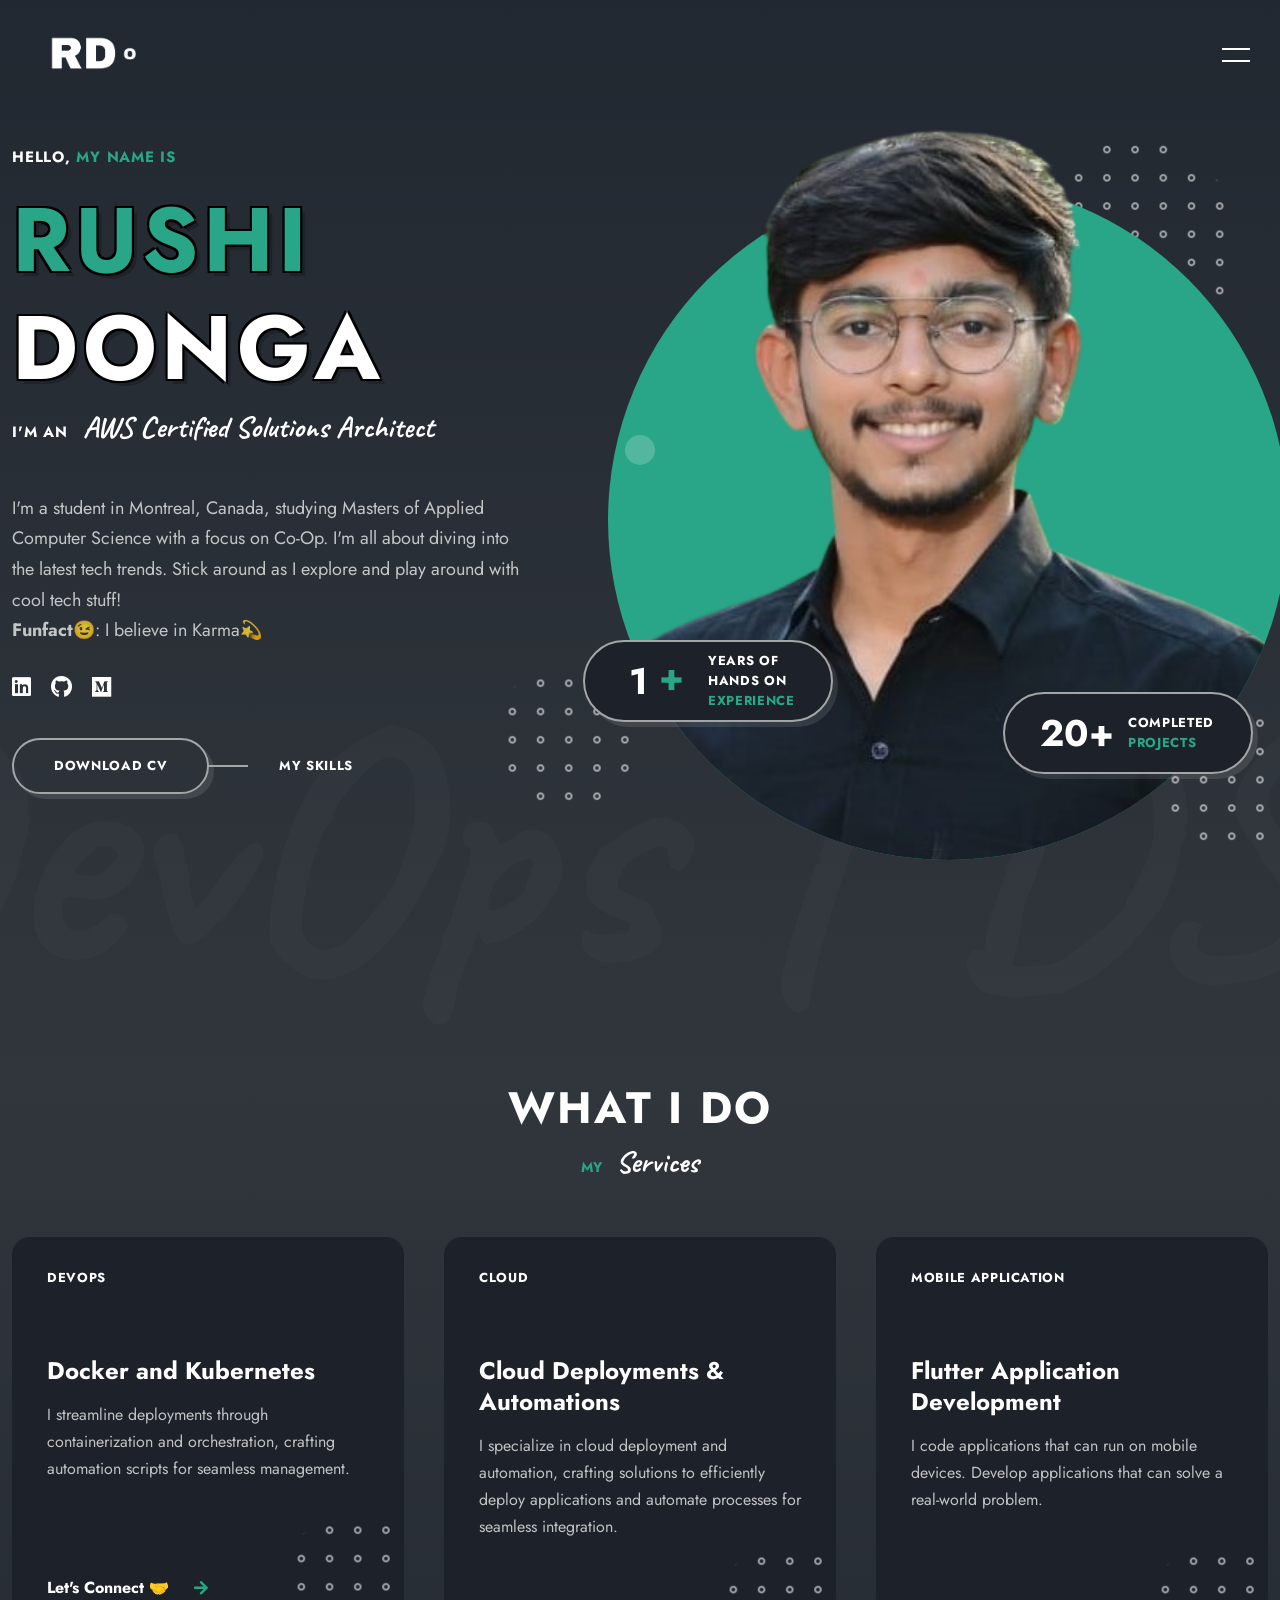
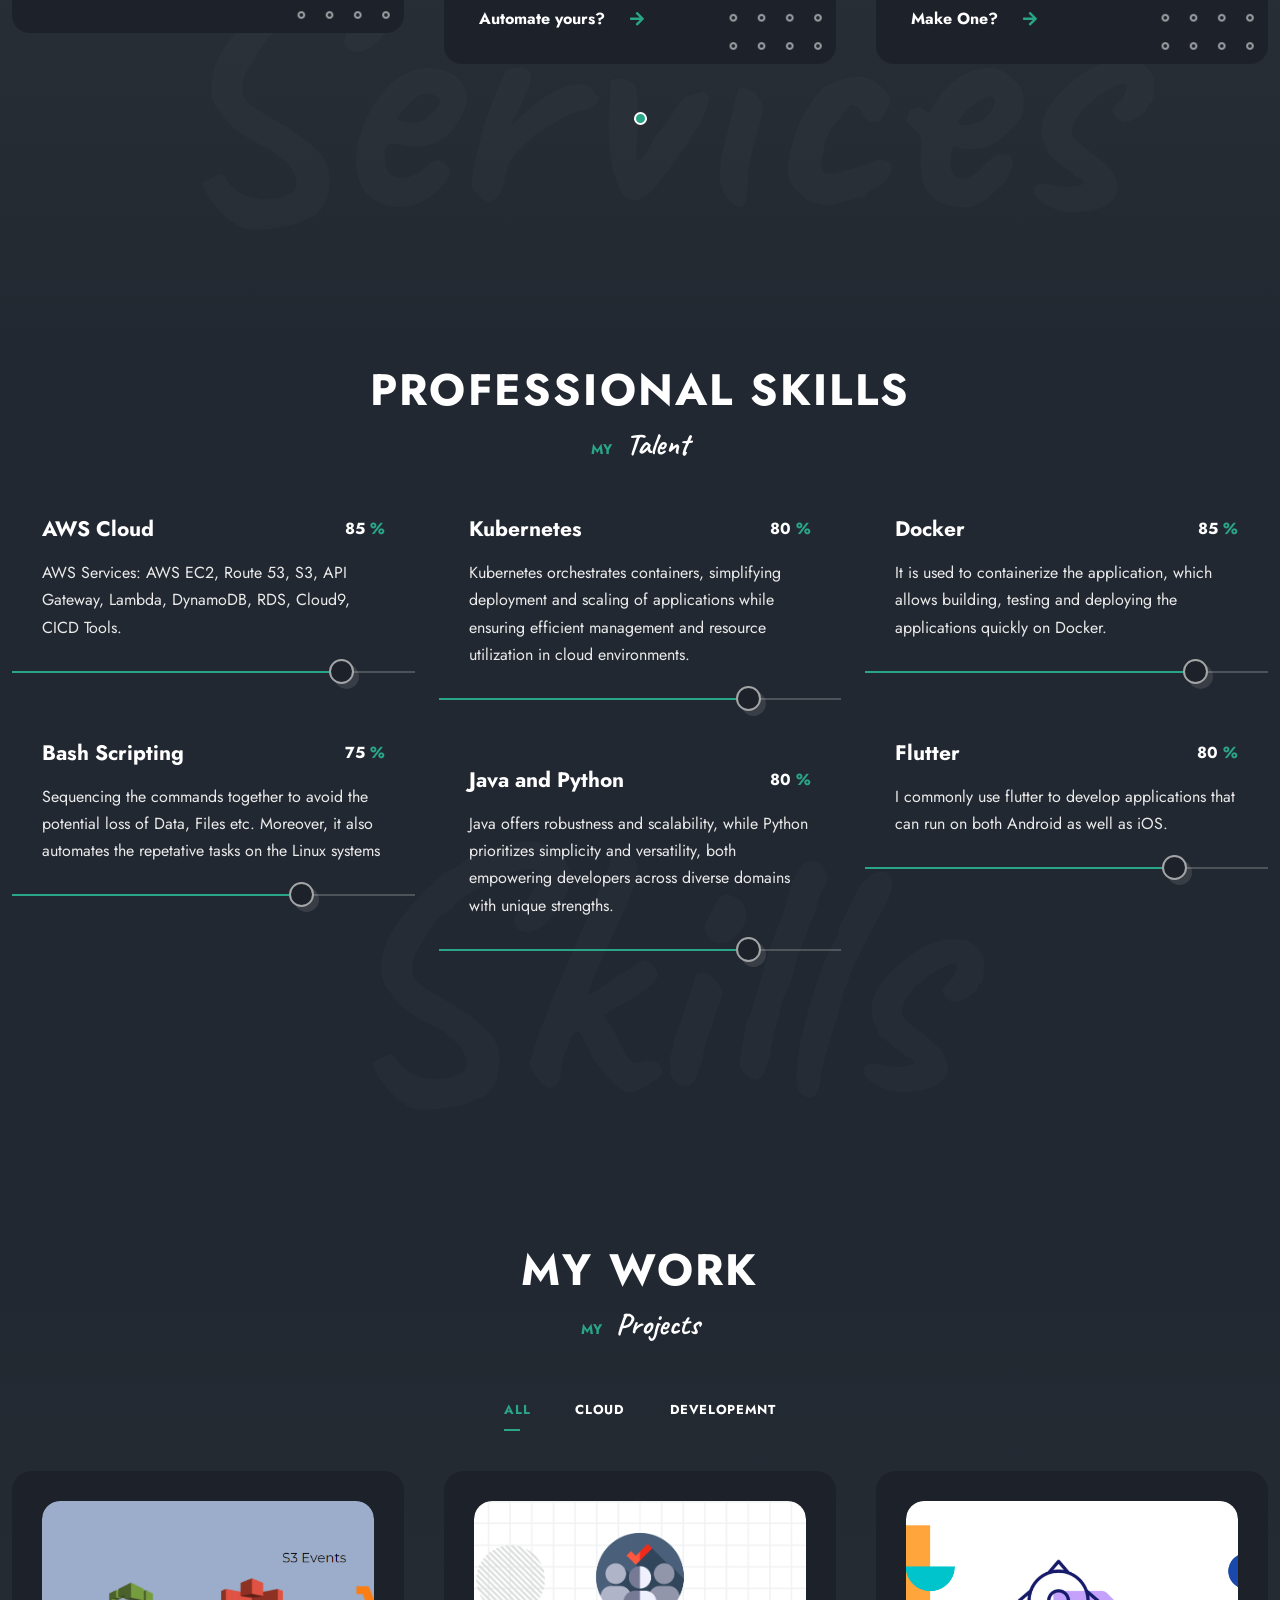
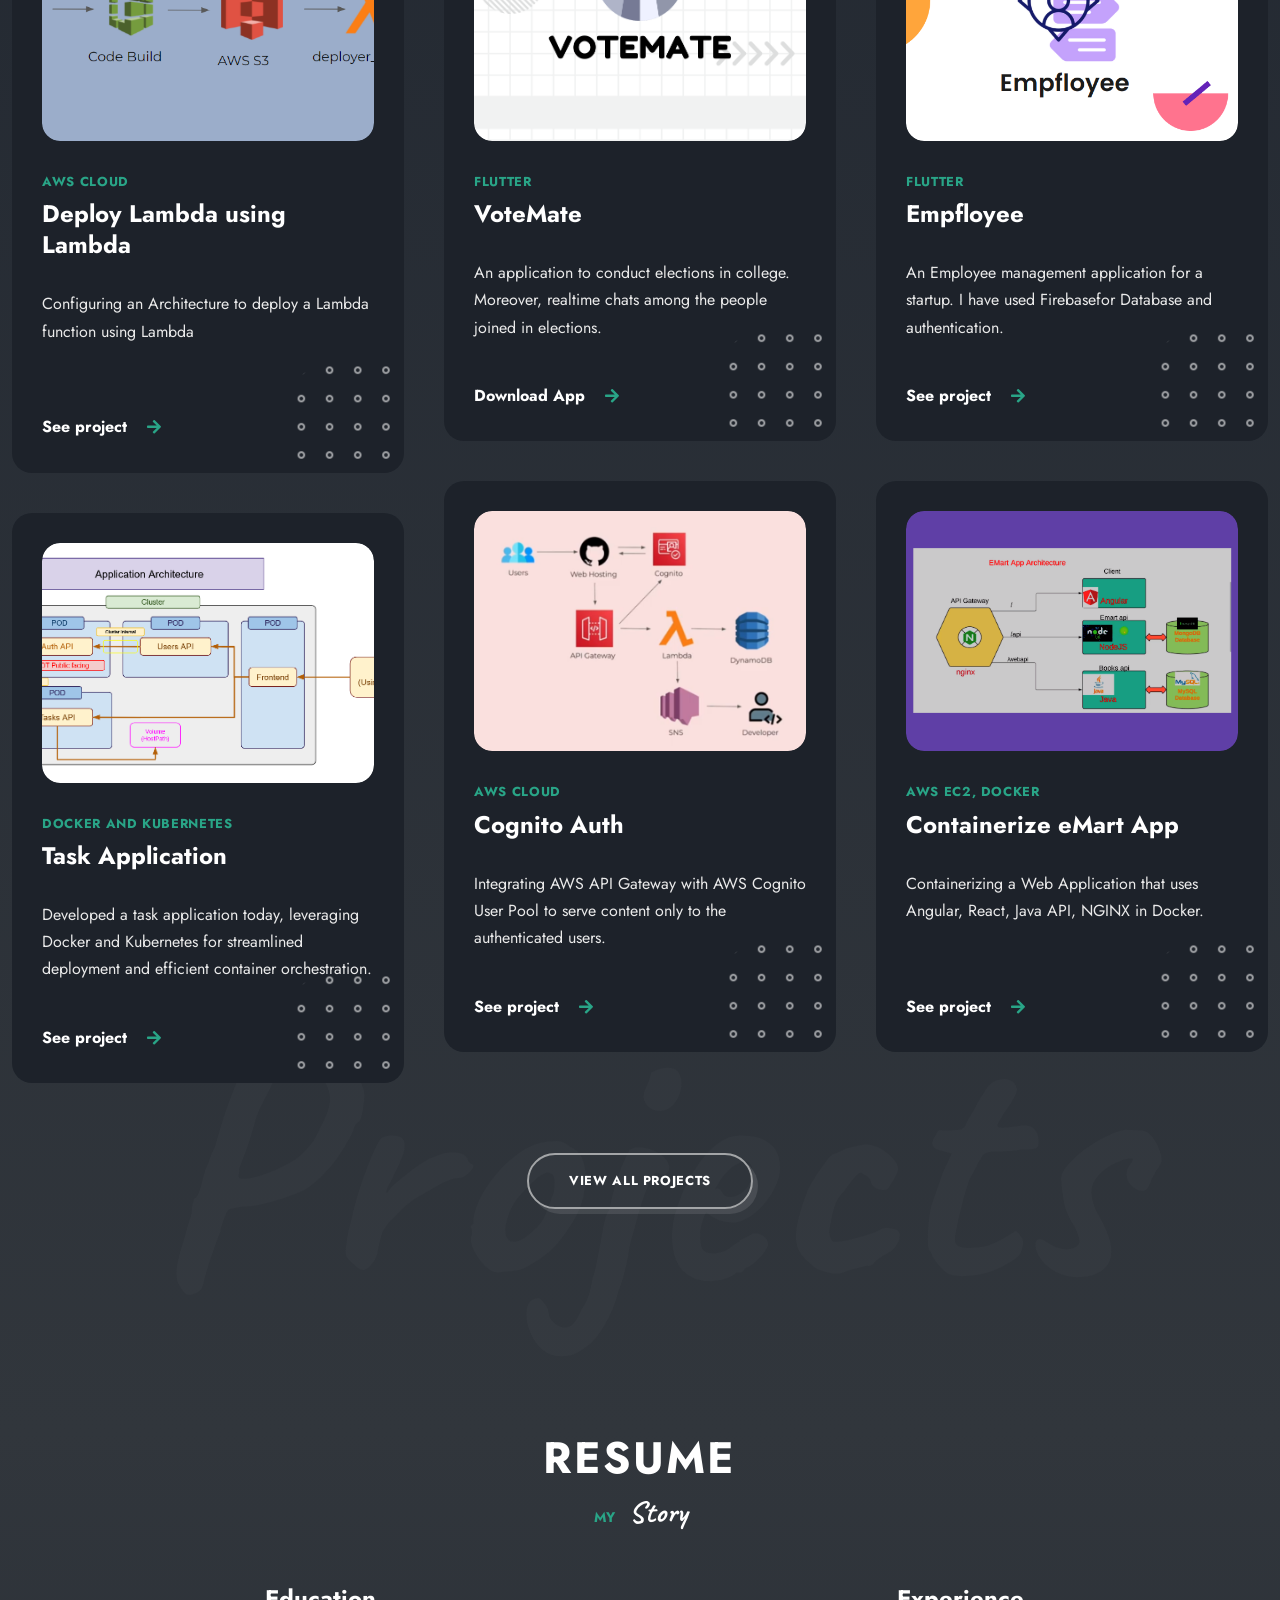
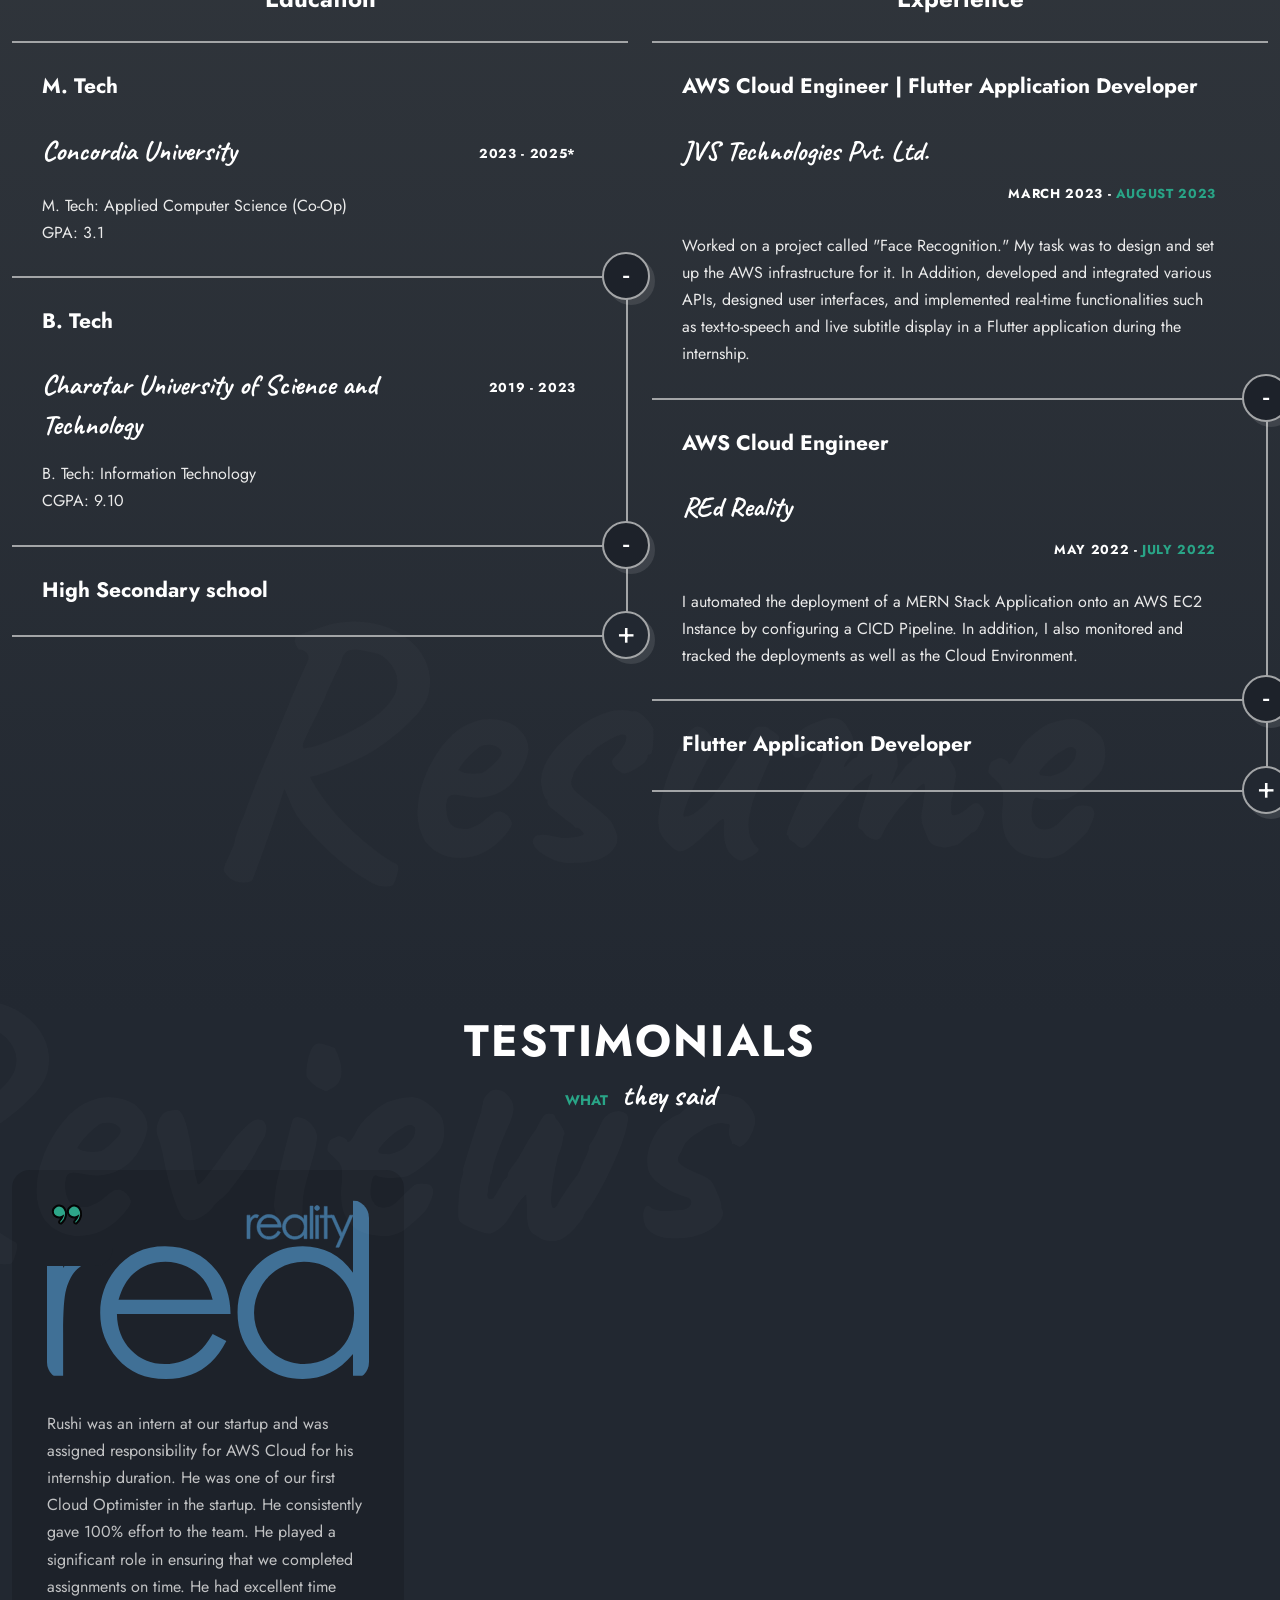
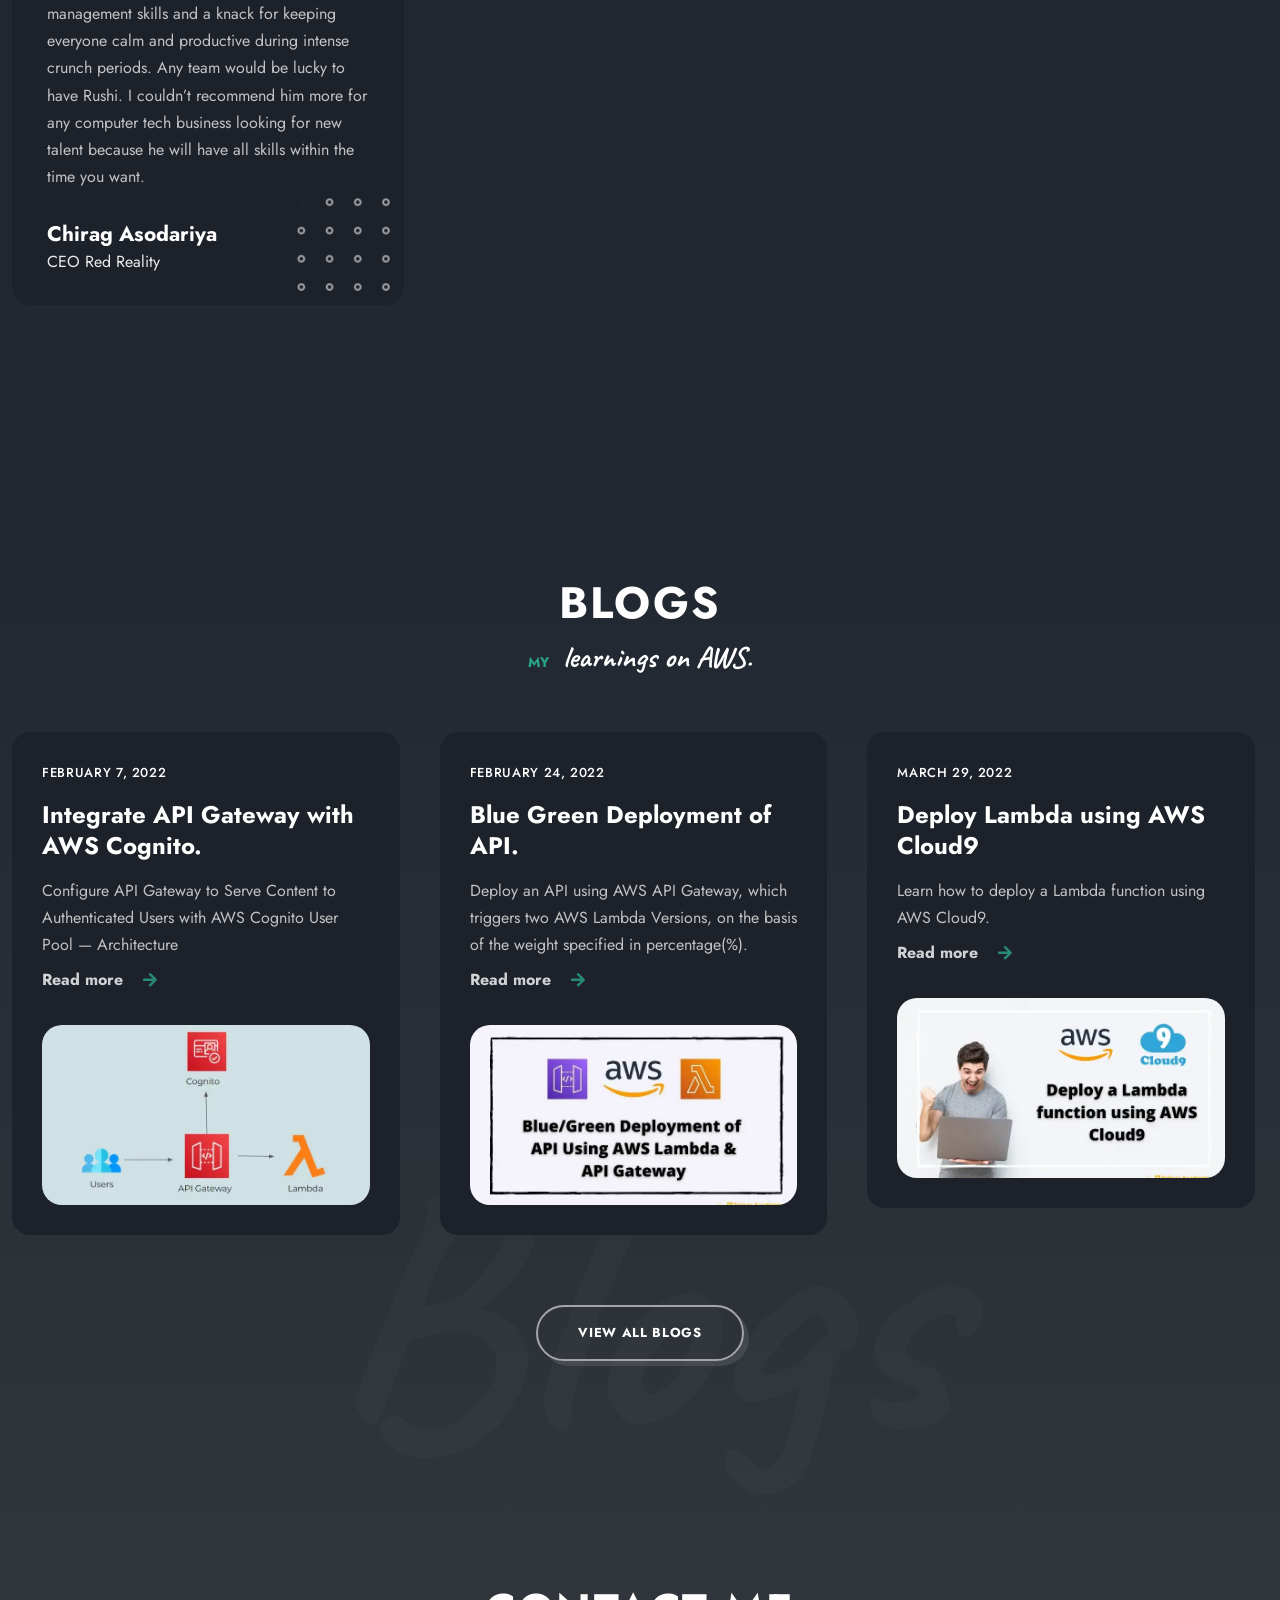
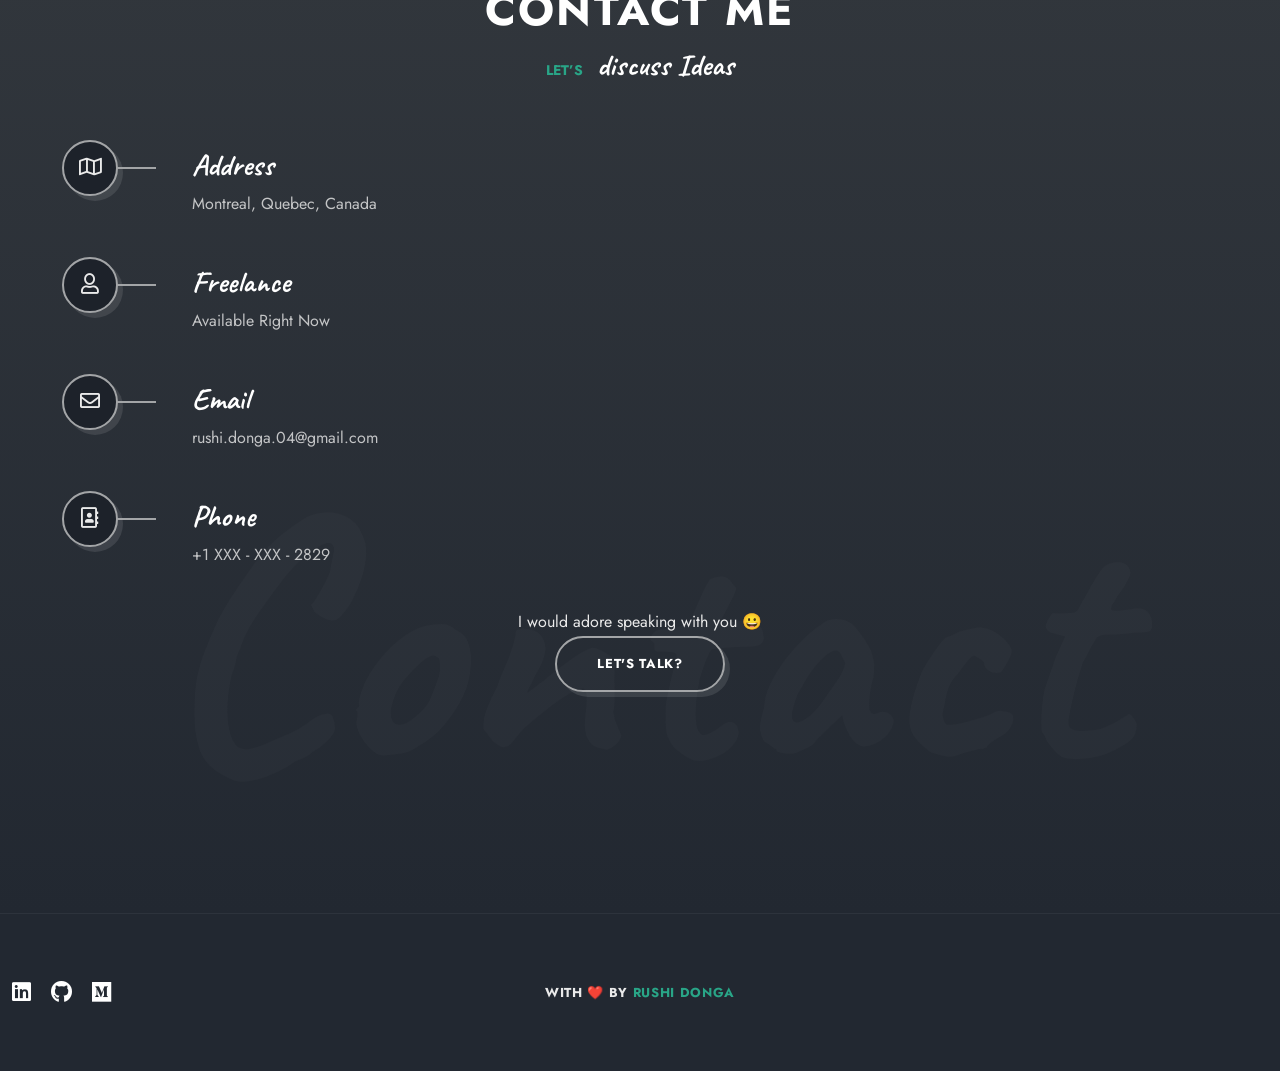
==== commit 62907bf6: "Updated Portfolio" ====
--- a/index.html
+++ b/index.html
@@ -162,7 +162,7 @@
     						</div>
     						<div class="description">
     							<div>
-    								<p>I'm a student in Montreal, Canada, studying Masters of Applied Computer Science with a focus on Co-Op. I'm all about diving into the latest tech trends, especially in the realm of cloud computing. Stick around as I explore and play around with cool tech stuff!</p>
+    								<p>I'm a student in Montreal, Canada, studying Masters of Applied Computer Science with a focus on Co-Op. I'm all about diving into the latest tech trends. Stick around as I explore and play around with cool tech stuff!</p>
                     <p><b>Funfact😉</b>: I believe in Karma💫</p>
     							</div>
     							<div class="social-links">
@@ -195,11 +195,11 @@
     								<li>
     									<span class="num">1 <strong>+</strong>
     									</span>
-    									<span class="value">Years of <strong>Experience</strong>
+    									<span class="value">Years of Hands on <strong>Experience</strong>
     									</span>
     								</li>
     								<li>
-    									<span class="num">10+</span>
+    									<span class="num">20+</span>
     									<span class="value">Completed <strong>Projects</strong>
     									</span>
     								</li>
@@ -244,6 +244,22 @@
 
   					<div class="swiper-container js-services scrolla-element-anim-1 scroll-animate" data-animate="active">
   						<div class="swiper-wrapper">
+  							<div class="swiper-slide">
+  								<div class="services-item">
+  									<div class="lui-subtitle">
+  										<span> DevOps </span>
+  									</div>
+  									<div class="icon"></div>
+  									<h5 class="lui-title">
+  										<span> Docker and Kubernetes </span>
+  									</h5>
+  									<div class="lui-text">
+  										<div> I streamline deployments through containerization and orchestration, crafting automation scripts for seamless management.</div>
+  									</div>
+  									<a href="https://mail.google.com/" class="lnk"> Let's Connect 🤝 </a>
+  									<div class="image" style="background-image: url(assets/images/pat-2.png);"></div>
+  								</div>
+  							</div>
   							<div class="swiper-slide">
   								<div class="services-item">
   									<div class="lui-subtitle">
@@ -254,43 +270,27 @@
   										<span> Cloud Deployments & Automations </span>
   									</h5>
   									<div class="lui-text">
-  										<div> Implement the DevOps methodology to automate the Deployments by constructing CI/CD Pipeline. I even write automation scripts.</div>
+  										<div>
+  											<p> I specialize in cloud deployment and automation, crafting solutions to efficiently deploy applications and automate processes for seamless integration.</p>
+  										</div>
   									</div>
-  									<a href="#pricing-section" class="lnk"> Let's Connect 🤝 </a>
+  									<a href="https://mail.google.com/" class="lnk"> Automate yours? </a>
   									<div class="image" style="background-image: url(assets/images/pat-2.png);"></div>
   								</div>
   							</div>
   							<div class="swiper-slide">
   								<div class="services-item">
   									<div class="lui-subtitle">
-  										<span> Apps Development </span>
+  										<span> Mobile Application </span>
   									</div>
   									<div class="icon"></div>
   									<h5 class="lui-title">
   										<span> Flutter Application Development </span>
   									</h5>
   									<div class="lui-text">
-  										<div>
-  											<p> I code applications that can run on mobile devices. Develop applications that can solve a real-world problem.</p>
-  										</div>
+  										<div> I code applications that can run on mobile devices. Develop applications that can solve a real-world problem.</div>
   									</div>
-  									<a href="#pricing-section" class="lnk"> Make one? </a>
-  									<div class="image" style="background-image: url(assets/images/pat-2.png);"></div>
-  								</div>
-  							</div>
-  							<div class="swiper-slide">
-  								<div class="services-item">
-  									<div class="lui-subtitle">
-  										<span> Advertisements </span>
-  									</div>
-  									<div class="icon"></div>
-  									<h5 class="lui-title">
-  										<span> Google Ads </span>
-  									</h5>
-  									<div class="lui-text">
-  										<div> Such services may include Google search result pages, Youtube and several other websites that contribute in the programme.</div>
-  									</div>
-  									<a href="#pricing-section" class="lnk"> Advertise yours? </a>
+  									<a href="https://mail.google.com/" class="lnk"> Make One? </a>
   									<div class="image" style="background-image: url(assets/images/pat-2.png);"></div>
   								</div>
   							</div>
@@ -398,30 +398,31 @@
                 <div class="skills-items">
                   <div class="skills-item scrolla-element-anim-1 scroll-animate" data-animate="active">
                     <h6 class="name">
-                      <span> Jenkins </span>
+                      <span> Kubernetes </span>
                     </h6>
                     <div class="text">
                       <div>
-                        <p>Automate the deployments onto the webserver by implementing a CICD Workflow as well as building and testing.</p>
+                        <p>Kubernetes orchestrates containers, simplifying deployment and scaling of applications while ensuring efficient management and resource utilization in cloud environments.
+                        </p>
                       </div>
                     </div>
                     <div class="dots">
-                      <div class="dot" style="width: 75%;">
+                      <div class="dot" style="width: 80%;">
                         <span></span>
                       </div>
                     </div>
                     <div class="value">
-                      <span class="num">75 <span>%</span>
+                      <span class="num">80 <span>%</span>
                       </span>
                     </div>
                   </div>
                   <div class="skills-item scrolla-element-anim-1 scroll-animate" data-animate="active">
                     <h6 class="name">
-                      <span> Python </span>
+                      <span> Java and Python </span>
                     </h6>
                     <div class="text">
                       <div>
-                        <p>I commonly use python to automate the task in Ansible and for problem solving in DSA.</p>
+                        <p>Java offers robustness and scalability, while Python prioritizes simplicity and versatility, both empowering developers across diverse domains with unique strengths.</p>
                       </div>
                     </div>
                     <div class="dots">
@@ -450,12 +451,12 @@
                       </div>
                     </div>
                     <div class="dots">
-                      <div class="dot" style="width: 65%;">
+                      <div class="dot" style="width: 85%;">
                         <span></span>
                       </div>
                     </div>
                     <div class="value">
-                      <span class="num">65 <span>%</span>
+                      <span class="num">85 <span>%</span>
                       </span>
                     </div>
                   </div>
@@ -560,12 +561,12 @@
                     <div class="desc">
                       <span class="category"> FLUTTER </span>
                       <h5 class="name">
-                        <a target="_blank" href="https://github.com/RushiDonga/electee_code/tree/master">Electee</a>
+                        <a target="_blank" href="https://play.google.com/store/apps/details?id=com.scupe.votemate&hl=en_CA&gl=US">VoteMate</a>
                       </h5>
                       <div class="text">
                         <p>An application to conduct elections in college. Moreover, realtime chats among the people joined in elections.</p>
                       </div>
-                      <a target="_blank" href="https://github.com/RushiDonga/electee_code/tree/master" class="lnk">See project</a>
+                      <a target="_blank" href="https://play.google.com/store/apps/details?id=com.scupe.votemate&hl=en_CA&gl=US" class="lnk">Download App</a>
                     </div>
                     <div class="bg-img" style="background-image: url(assets/images/pat-2.png);"></div>
                   </div>
@@ -639,26 +640,25 @@
                     <div class="bg-img" style="background-image: url(assets/images/pat-2.png);"></div>
                   </div>
                 </div>
-                <div class="works-col col-xs-12 col-sm-12 col-md-12 col-lg-12 sorting-development ">
+                <div class="works-col col-xs-12 col-sm-12 col-md-12 col-lg-12 sorting-cloud">
                   <div class="works-item scrolla-element-anim-1 scroll-animate" data-animate="active">
                     <div class="image">
                       <div class="img">
-                        <a target="_blank" href="https://github.com/RushiDonga/marriage_website">
-                          <img decoding="async" src="assets/images/project6.jpeg" alt="Kana" >
+                        <a target="_blank" href="https://github.com/RushiDonga/Task-App-Using-Kubernetes">
+                          <img decoding="async" src="assets/images/project6.png" alt="Kana" >
                           <span class="overlay"></span>
                         </a>
                       </div>
                     </div>
                     <div class="desc">
-                      <span class="category"> Development </span>
+                      <span class="category"> DOCKER AND KUBERNETES </span>
                       <h5 class="name">
-                        <a target="_blank" href="https://github.com/RushiDonga/marriage_website">Marriage Website</a>
-                      </h5>
+                        <a target="_blank" href="https://github.com/RushiDonga/Task-App-Using-Kubernetes">Task Application</a>
+                      </h5> 
                       <div class="text">
-                        <p>A modern and innovative way that replaces cards to send invtations of Marriage to one's guest.</p>
-                        <p>Note: The content can be changed later.</p>
-                      </div>
-                      <a target="_blank" href="https://github.com/RushiDonga/marriage_website" class="lnk">See project</a>
+                        <p>Developed a task application today, leveraging Docker and Kubernetes for streamlined deployment and efficient container orchestration.</p>
+                      </div>
+                      <a target="_blank" href="https://github.com/RushiDonga/Task-App-Using-Kubernetes" class="lnk">See project</a>
                     </div>
                     <div class="bg-img" style="background-image: url(assets/images/pat-2.png);"></div>
                   </div>
@@ -713,14 +713,33 @@
                 <div class="history-items">
                   <div class="history-item lui-collapse-item opened scrolla-element-anim-1 scroll-animate" data-animate="active">
                     <h6 class="name lui-collapse-btn active">
-                      <span> University </span>
+                      <span> M. Tech </span>
                     </h6>
                     <div class="history-content">
                       <div class="subname">
-                        <span> Charotar University of Science and Technology </span>
+                        <span> Concordia University</span>
                       </div>
                       <div class="date lui-subtitle">
-                        <span> 2019 - 2023* </span>
+                        <span> 2023 - 2025* </span>
+                      </div>
+                      <div class="text">
+                        <div>
+                          <p>M. Tech: Applied Computer Science (Co-Op)</p>
+                          <p>GPA: 3.1</p>
+                        </div>
+                      </div>
+                    </div>
+                  </div>
+                  <div class="history-item lui-collapse-item opened scrolla-element-anim-1 scroll-animate" data-animate="active">
+                    <h6 class="name lui-collapse-btn active">
+                      <span> B. Tech </span>
+                    </h6>
+                    <div class="history-content">
+                      <div class="subname">
+                        <span> Charotar University of Science and Technology</span>
+                      </div>
+                      <div class="date lui-subtitle">
+                        <span> 2019 - 2023 </span>
                       </div>
                       <div class="text">
                         <div>
@@ -757,6 +776,25 @@
                   <span> Experience </span>
                 </h5>
                 <div class="history-items">
+                  <div class="history-item lui-collapse-item opened scrolla-element-anim-1 scroll-animate" data-animate="active">
+                    <h6 class="name lui-collapse-btn active">
+                      <span> AWS Cloud Engineer | Flutter Application Developer </span>
+                    </h6>
+                    <div class="history-content">
+                      <div class="subname">
+                        <span> JVS Technologies Pvt. Ltd. </span>
+                      </div>
+                      <div class="date lui-subtitle">
+                        <span> March 2023 - <b>August 2023</b>
+                        </span>
+                      </div>
+                      <div class="text">
+                        <div>
+                          <p>Worked on a project called "Face Recognition." My task was to design and set up the AWS infrastructure for it. In Addition, developed and integrated various APIs, designed user interfaces, and implemented real-time functionalities such as text-to-speech and live subtitle display in a Flutter application during the internship.</p>
+                        </div>
+                      </div>
+                    </div>
+                  </div>
                   <div class="history-item lui-collapse-item opened scrolla-element-anim-1 scroll-animate" data-animate="active">
                     <h6 class="name lui-collapse-btn active">
                       <span> AWS Cloud Engineer </span>
@@ -1020,7 +1058,7 @@
                       <span> Address </span>
                     </div>
                     <div class="lui-text">
-                      <span> Navsari, Gujarat, India </span>
+                      <span> Montreal, Quebec, Canada </span>
                     </div>
                   </div>
                   <div class="numbers-item scrolla-element-anim-1 scroll-animate" data-animate="active">
@@ -1053,7 +1091,7 @@
                       <span> Phone </span>
                     </div>
                     <div class="lui-text">
-                      <span> +91 XXX - XXX - 2829 </span>
+                      <span> +1 XXX - XXX - 2829 </span>
                     </div>
                   </div>
 
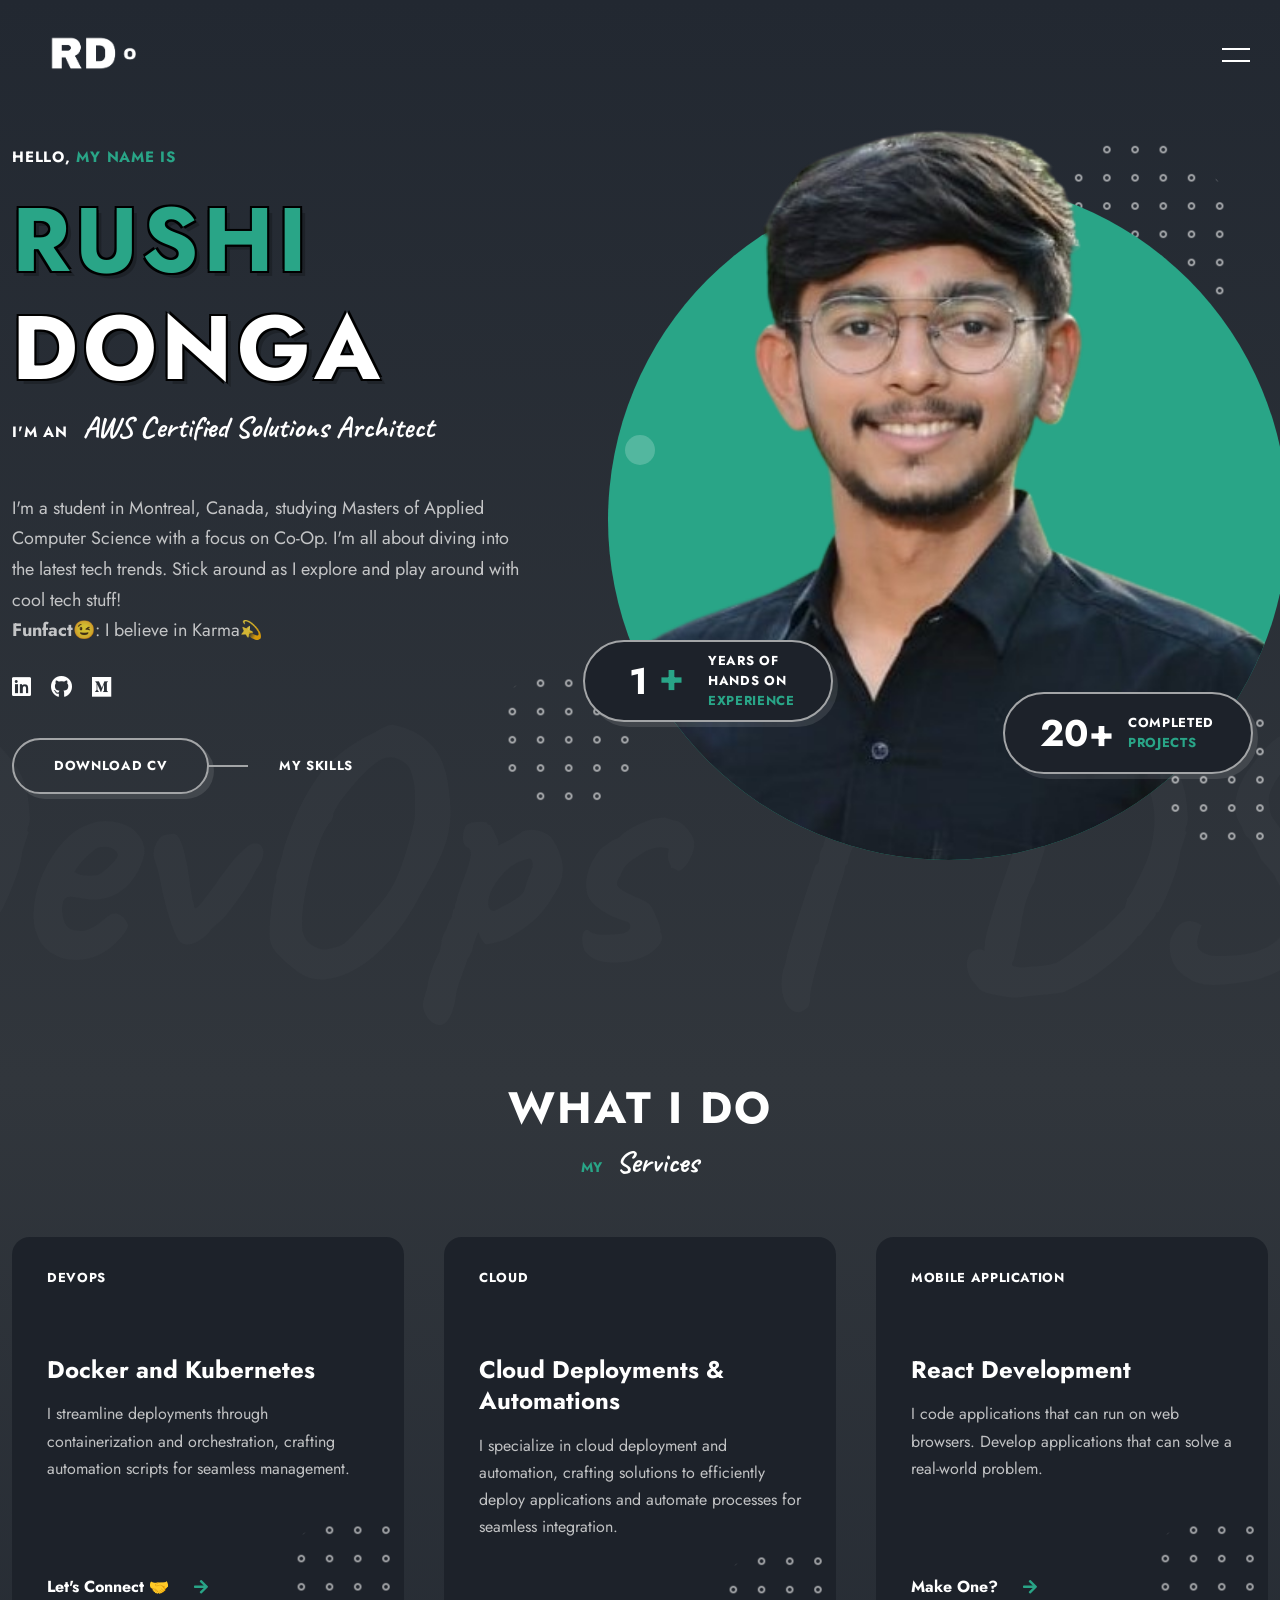
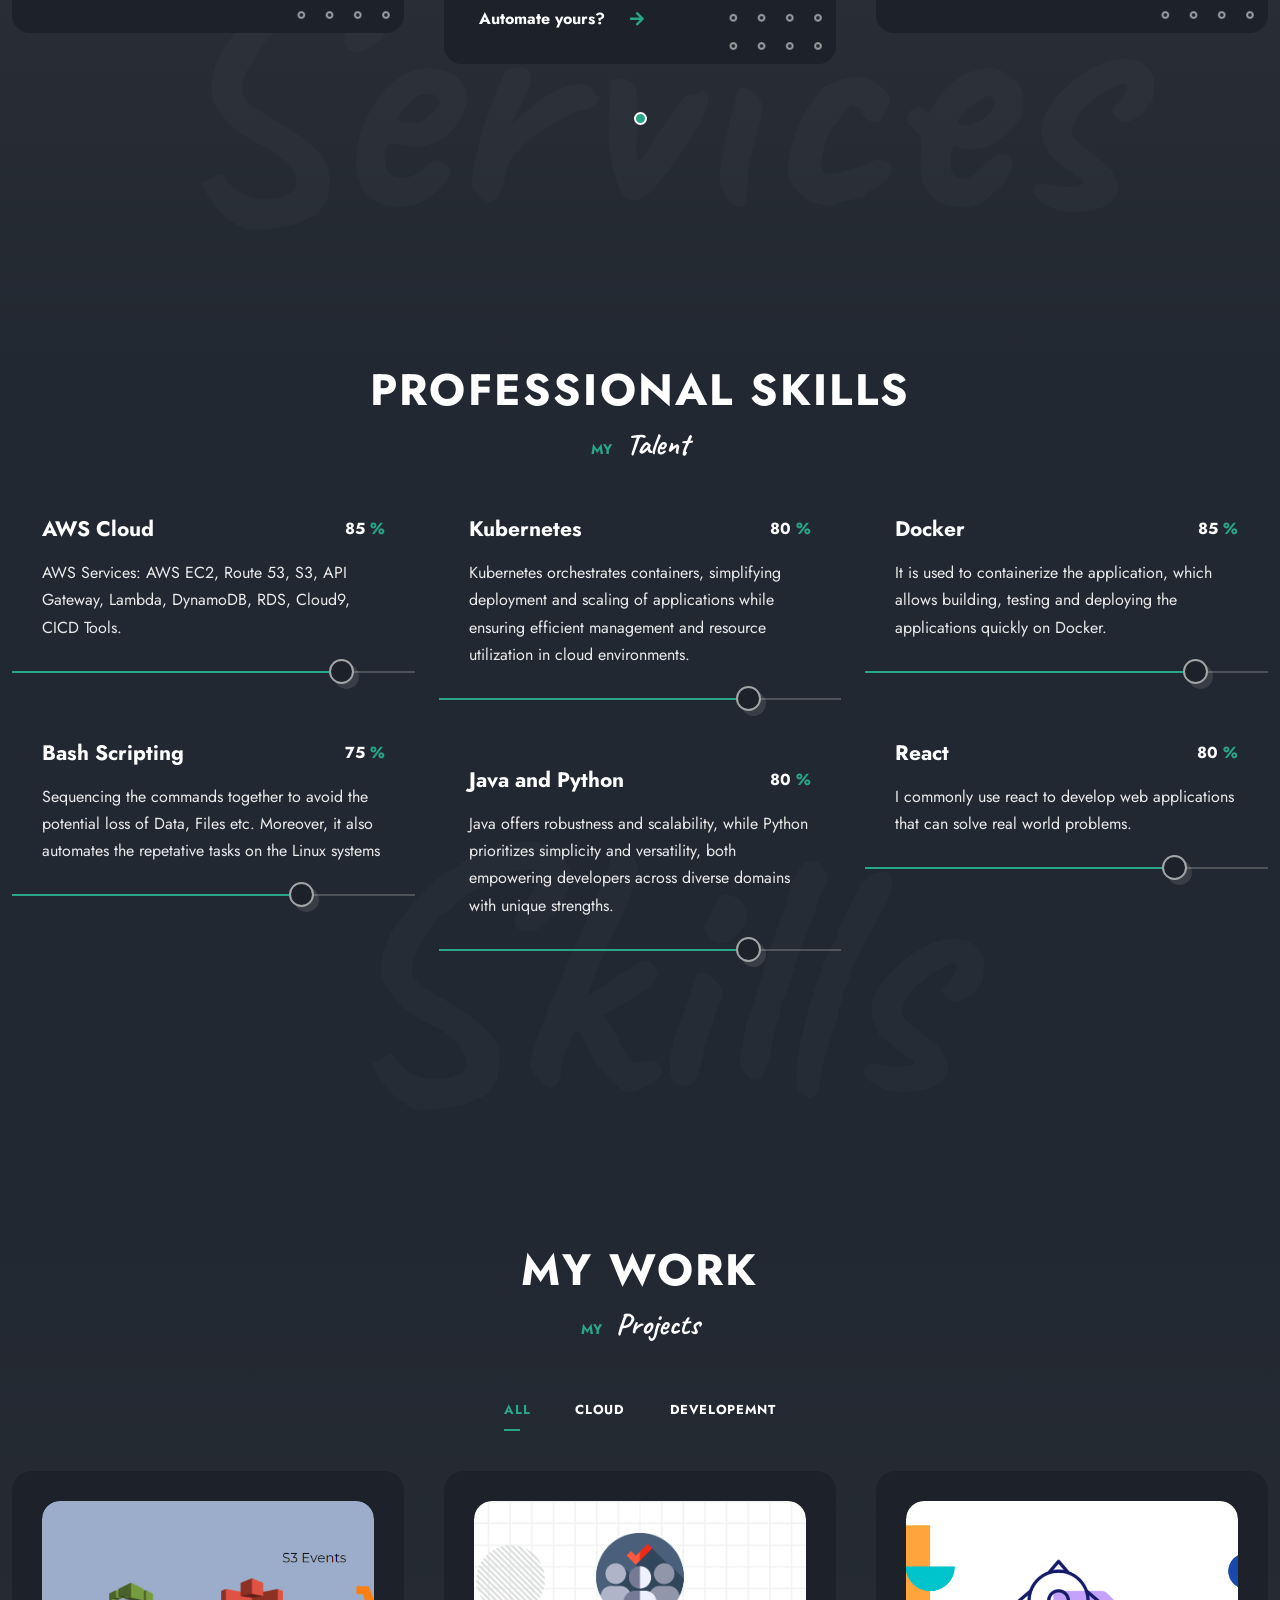
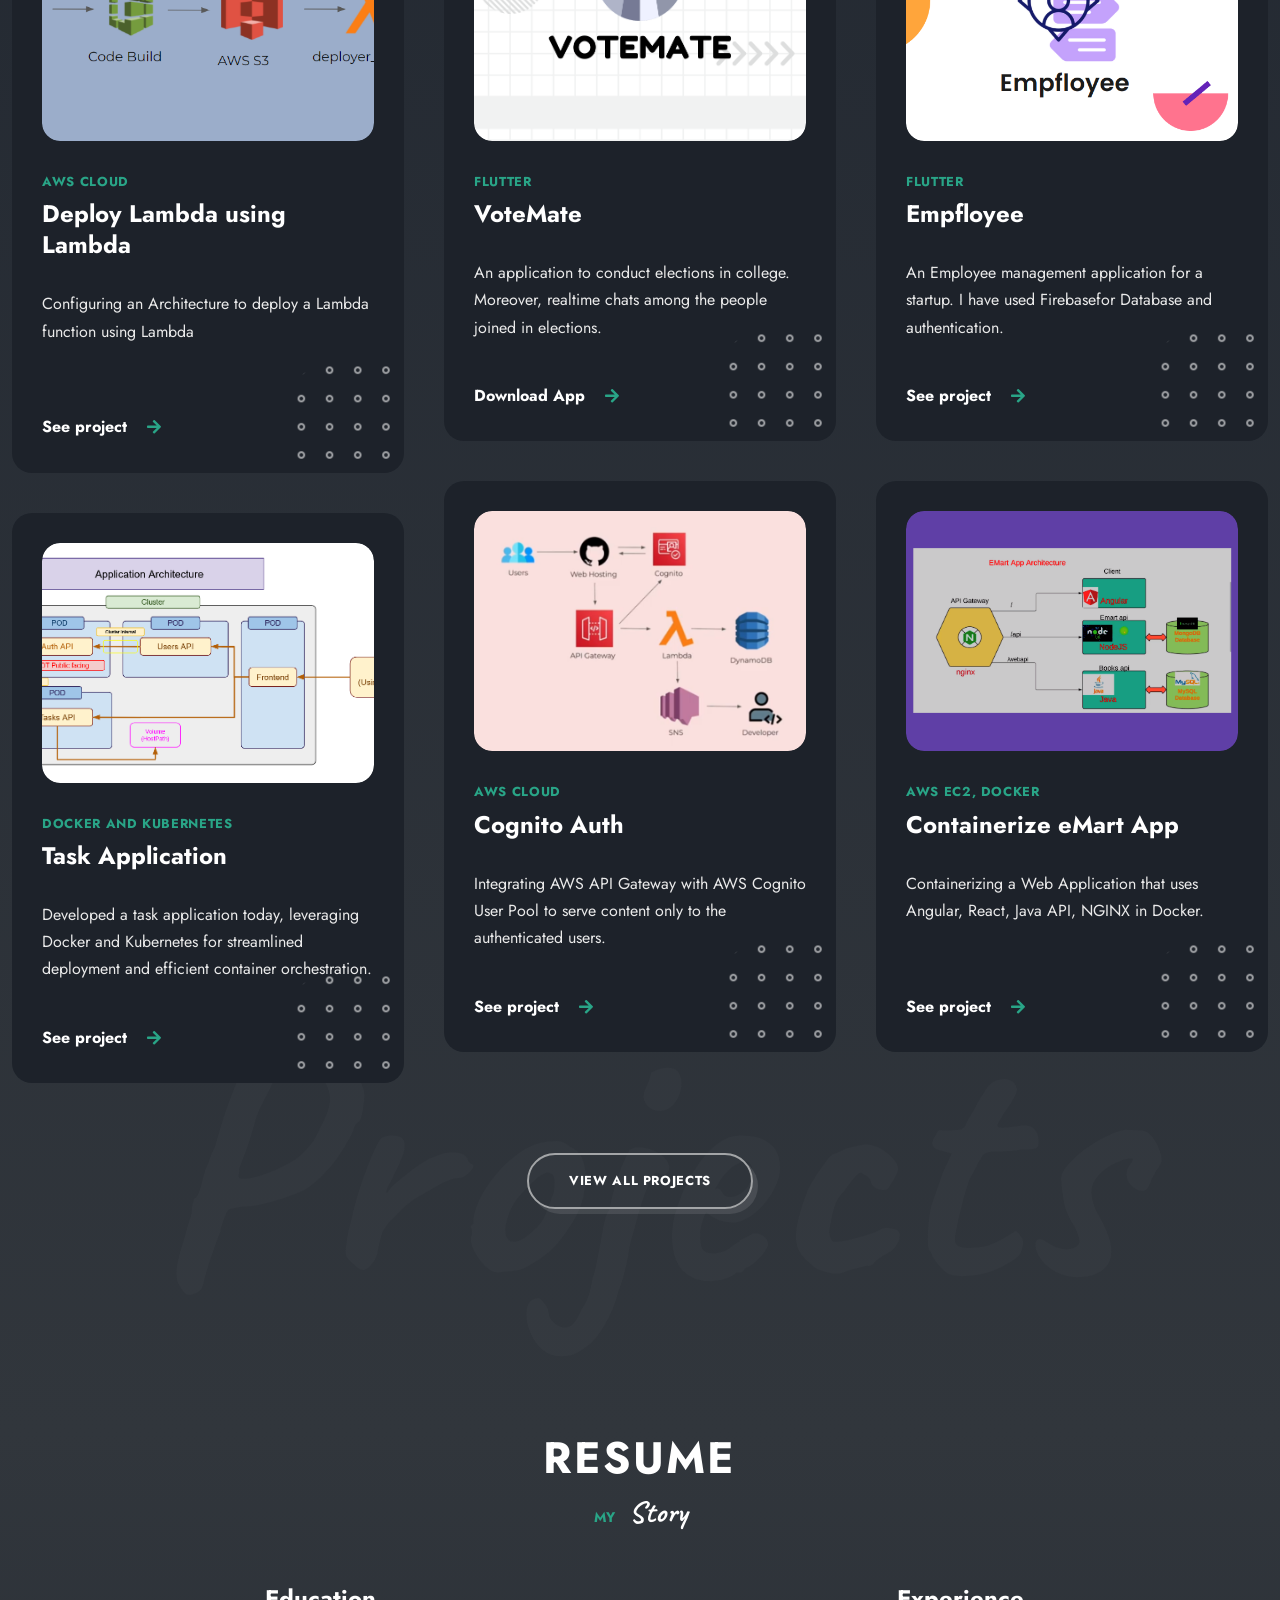
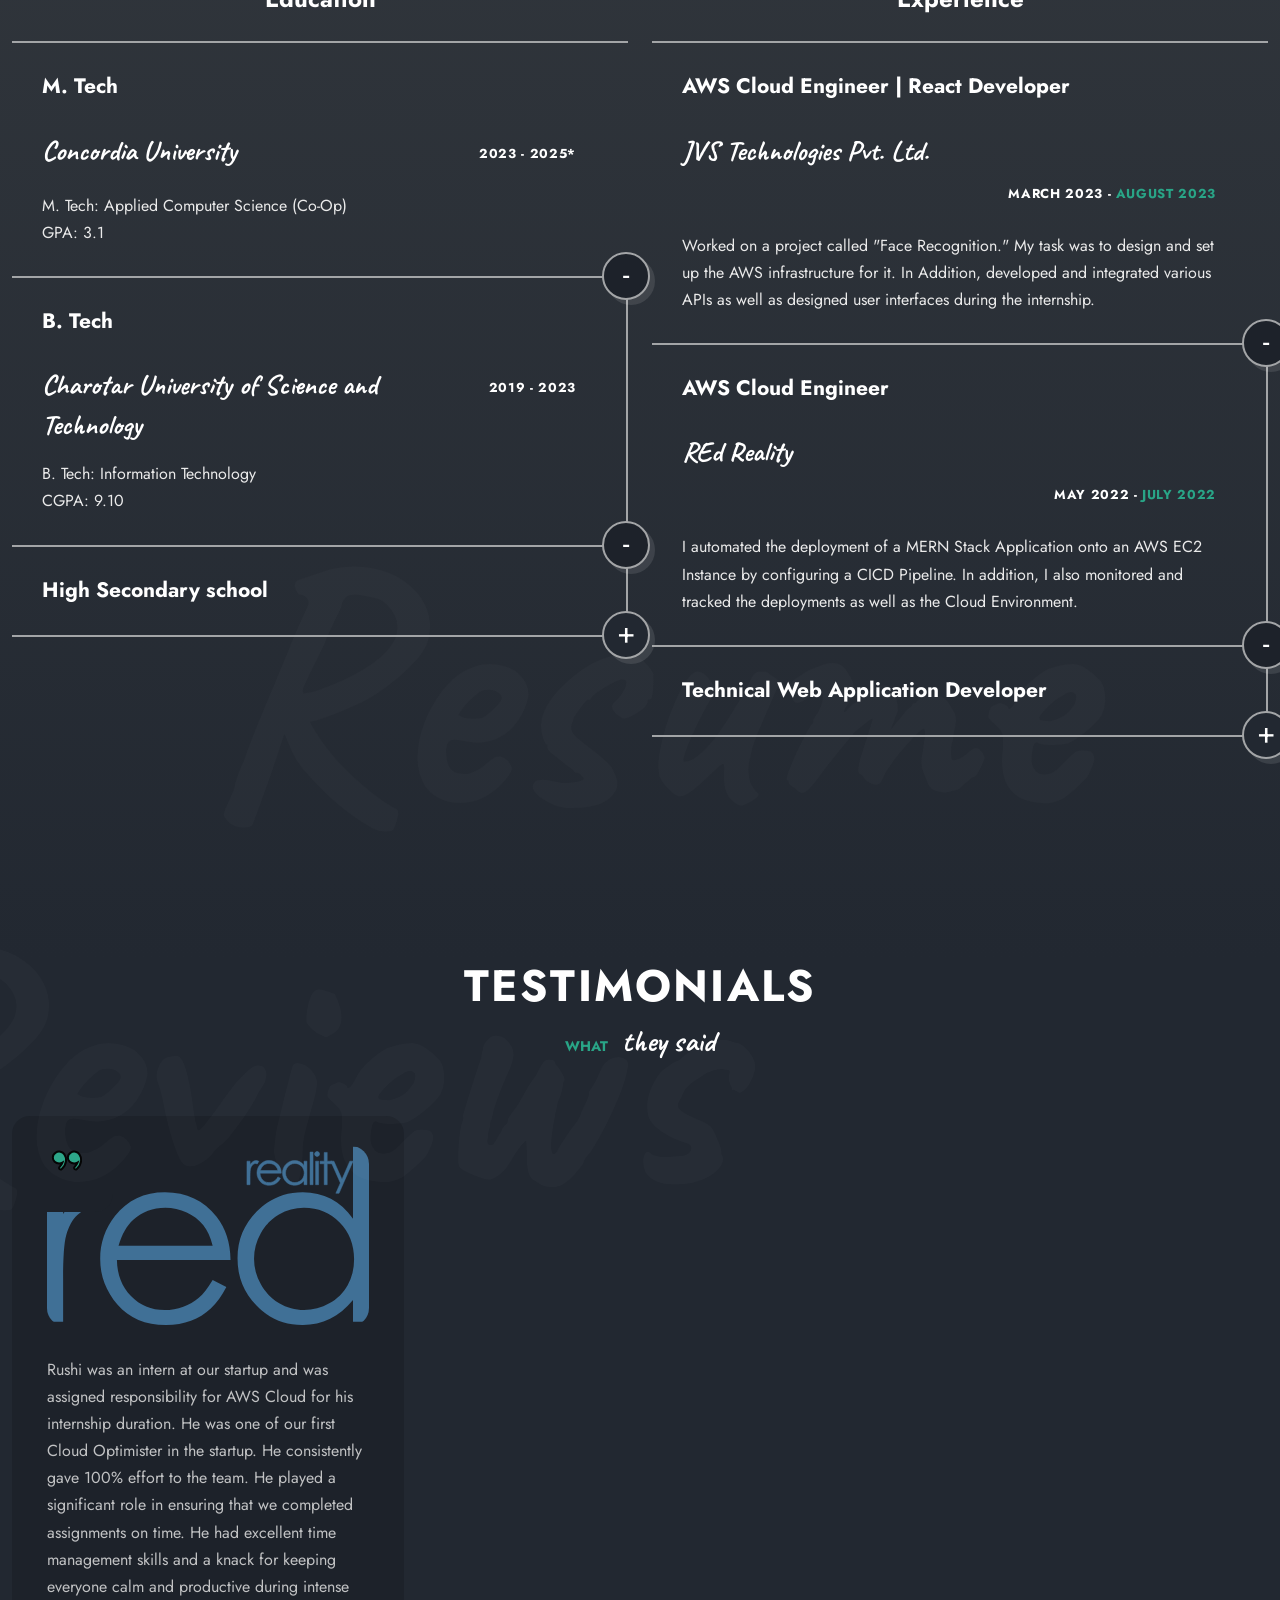
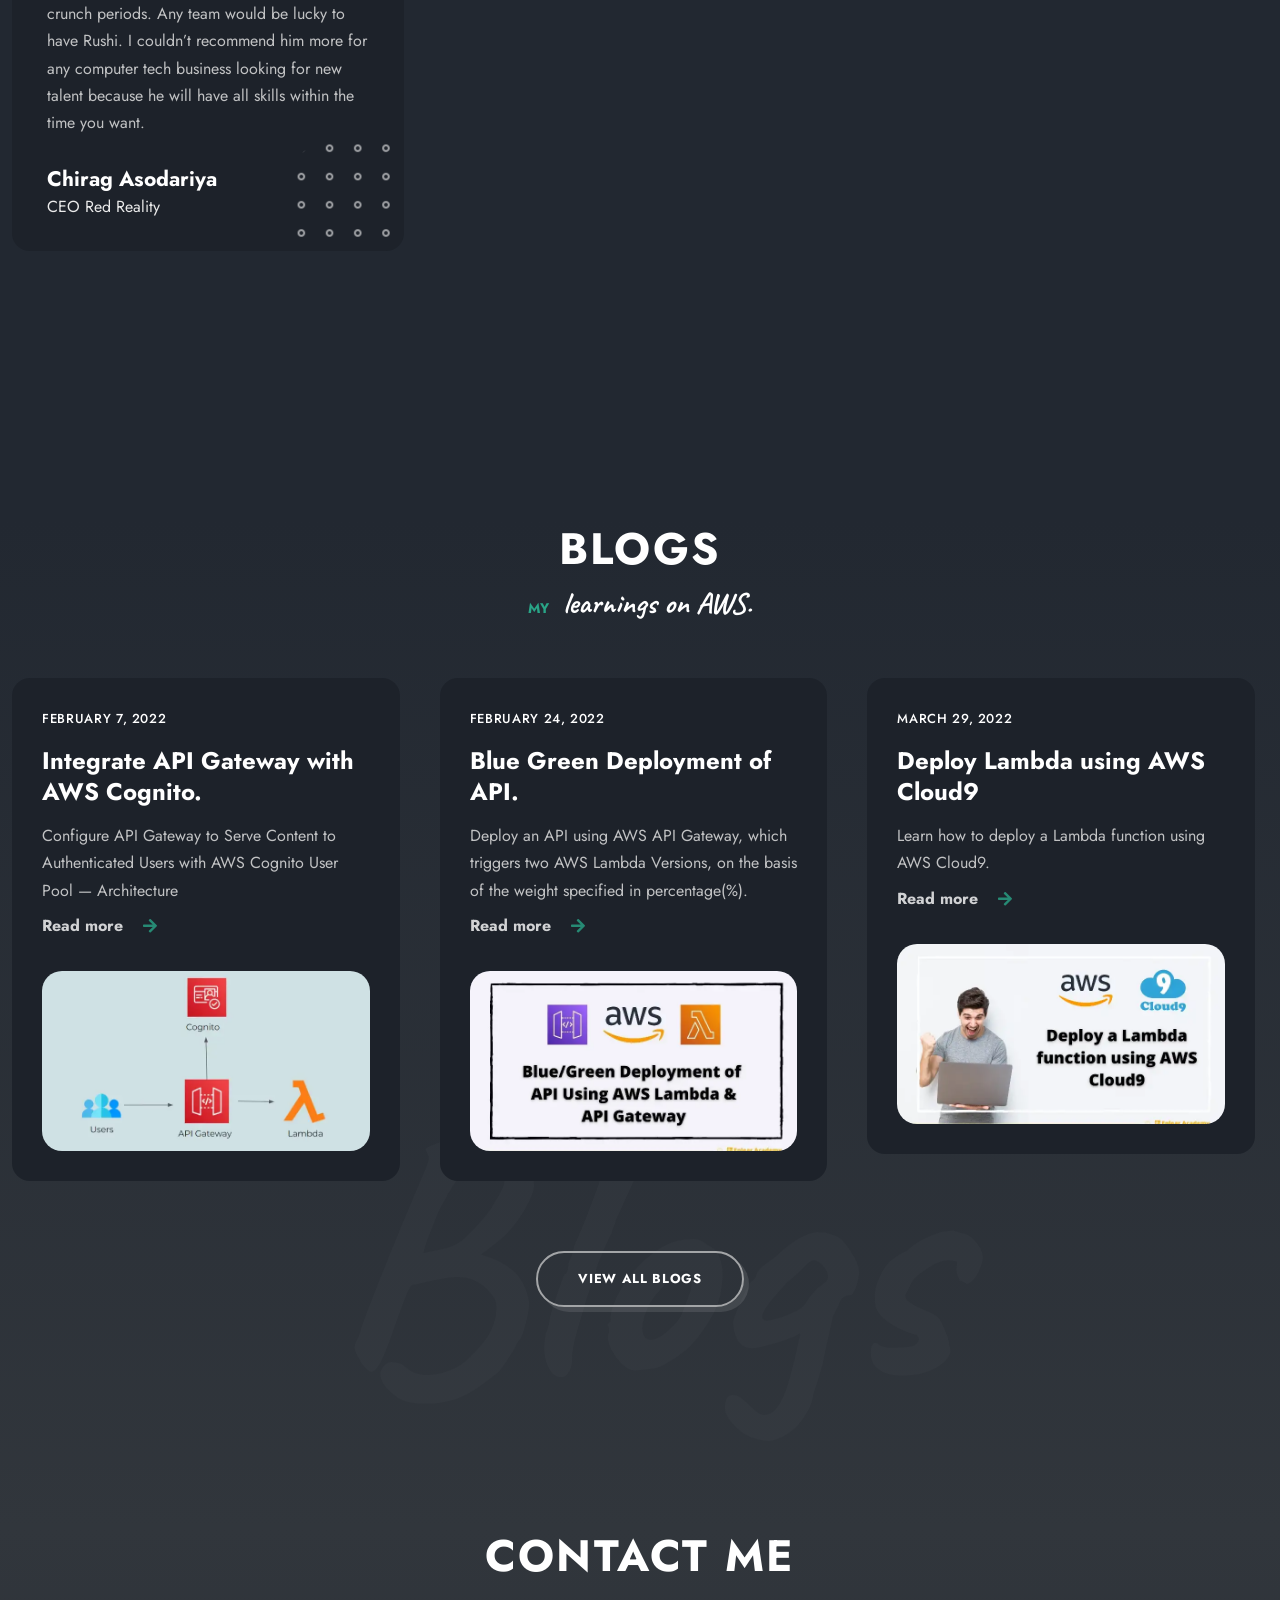
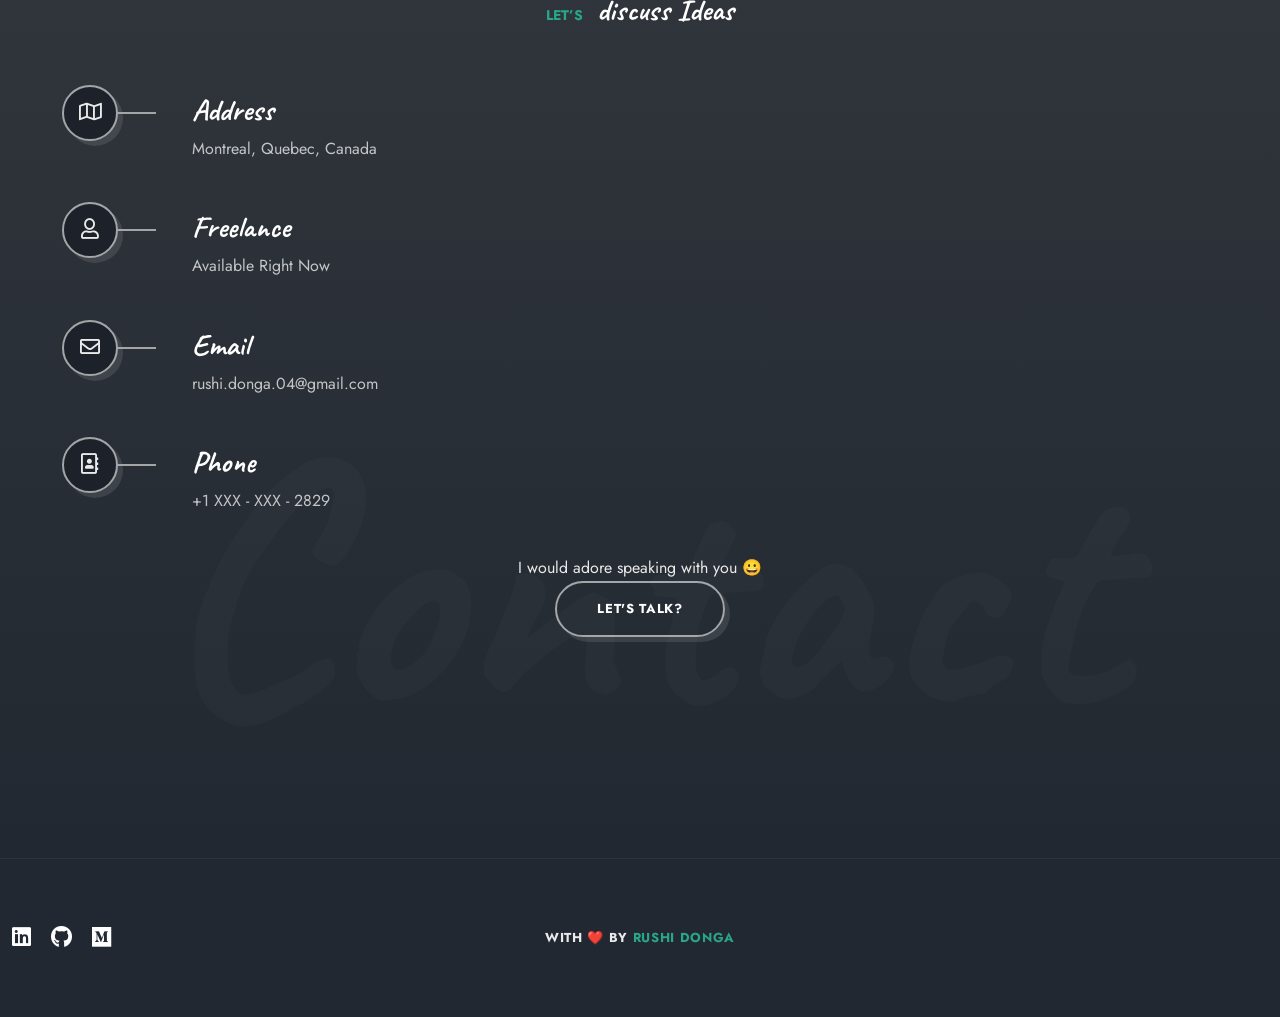
==== commit fba911a8: "Update index.html" ====
--- a/index.html
+++ b/index.html
@@ -285,10 +285,10 @@
   									</div>
   									<div class="icon"></div>
   									<h5 class="lui-title">
-  										<span> Flutter Application Development </span>
+  										<span> React Development </span>
   									</h5>
   									<div class="lui-text">
-  										<div> I code applications that can run on mobile devices. Develop applications that can solve a real-world problem.</div>
+  										<div> I code applications that can run on web browsers. Develop applications that can solve a real-world problem.</div>
   									</div>
   									<a href="https://mail.google.com/" class="lnk"> Make One? </a>
   									<div class="image" style="background-image: url(assets/images/pat-2.png);"></div>
@@ -462,11 +462,11 @@
                   </div>
                   <div class="skills-item scrolla-element-anim-1 scroll-animate" data-animate="active">
                     <h6 class="name">
-                      <span> Flutter </span>
+                      <span> React </span>
                     </h6>
                     <div class="text">
                       <div>
-                        <p> I commonly use flutter to develop applications that can run on both Android as well as iOS. </p>
+                        <p> I commonly use react to develop web applications that can solve real world problems. </p>
                       </div>
                     </div>
                     <div class="dots">
@@ -778,7 +778,7 @@
                 <div class="history-items">
                   <div class="history-item lui-collapse-item opened scrolla-element-anim-1 scroll-animate" data-animate="active">
                     <h6 class="name lui-collapse-btn active">
-                      <span> AWS Cloud Engineer | Flutter Application Developer </span>
+                      <span> AWS Cloud Engineer | React Developer </span>
                     </h6>
                     <div class="history-content">
                       <div class="subname">
@@ -790,7 +790,7 @@
                       </div>
                       <div class="text">
                         <div>
-                          <p>Worked on a project called "Face Recognition." My task was to design and set up the AWS infrastructure for it. In Addition, developed and integrated various APIs, designed user interfaces, and implemented real-time functionalities such as text-to-speech and live subtitle display in a Flutter application during the internship.</p>
+                          <p>Worked on a project called "Face Recognition." My task was to design and set up the AWS infrastructure for it. In Addition, developed and integrated various APIs as well as designed user interfaces during the internship.</p>
                         </div>
                       </div>
                     </div>
@@ -816,7 +816,7 @@
                   </div>
                   <div class="history-item lui-collapse-item scrolla-element-anim-1 scroll-animate" data-animate="active">
                     <h6 class="name lui-collapse-btn">
-                      <span> Flutter Application Developer </span>
+                      <span> Technical Web Application Developer </span>
                     </h6>
                     <div class="history-content">
                       <div class="subname">
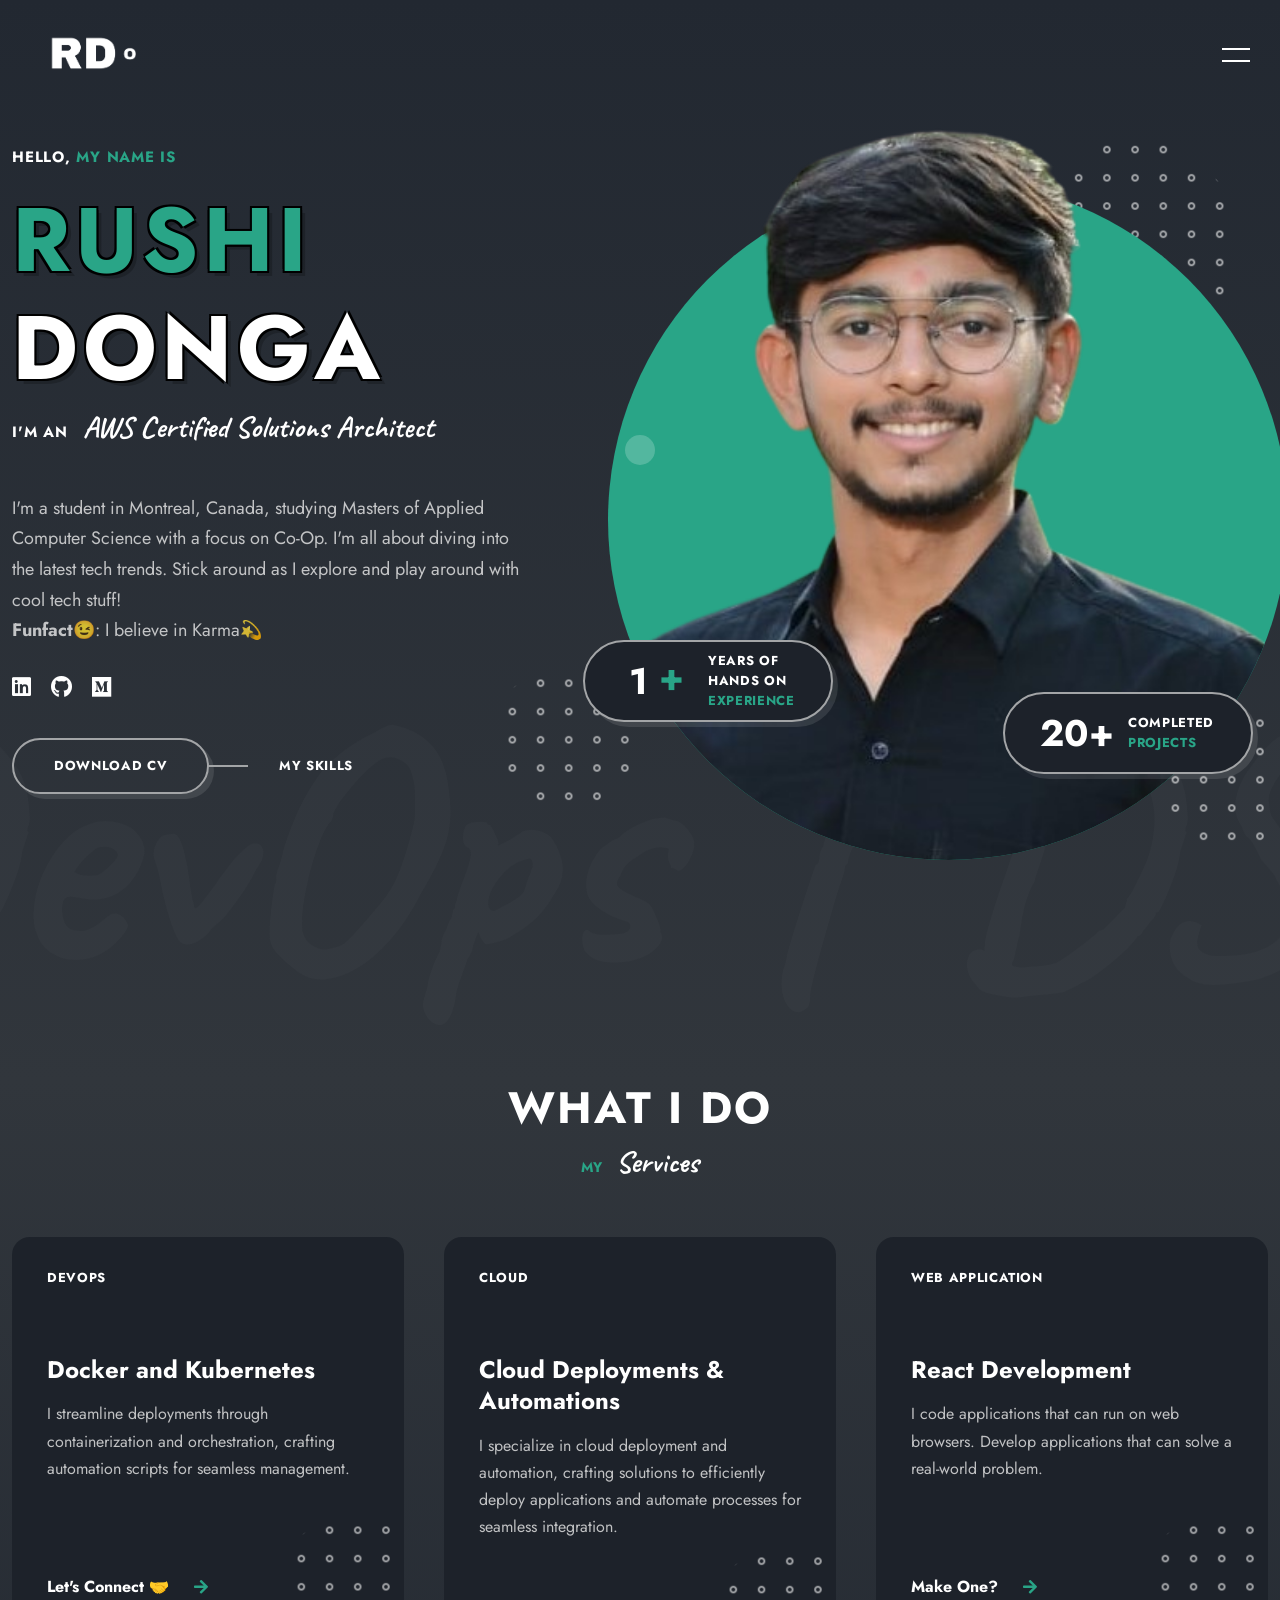
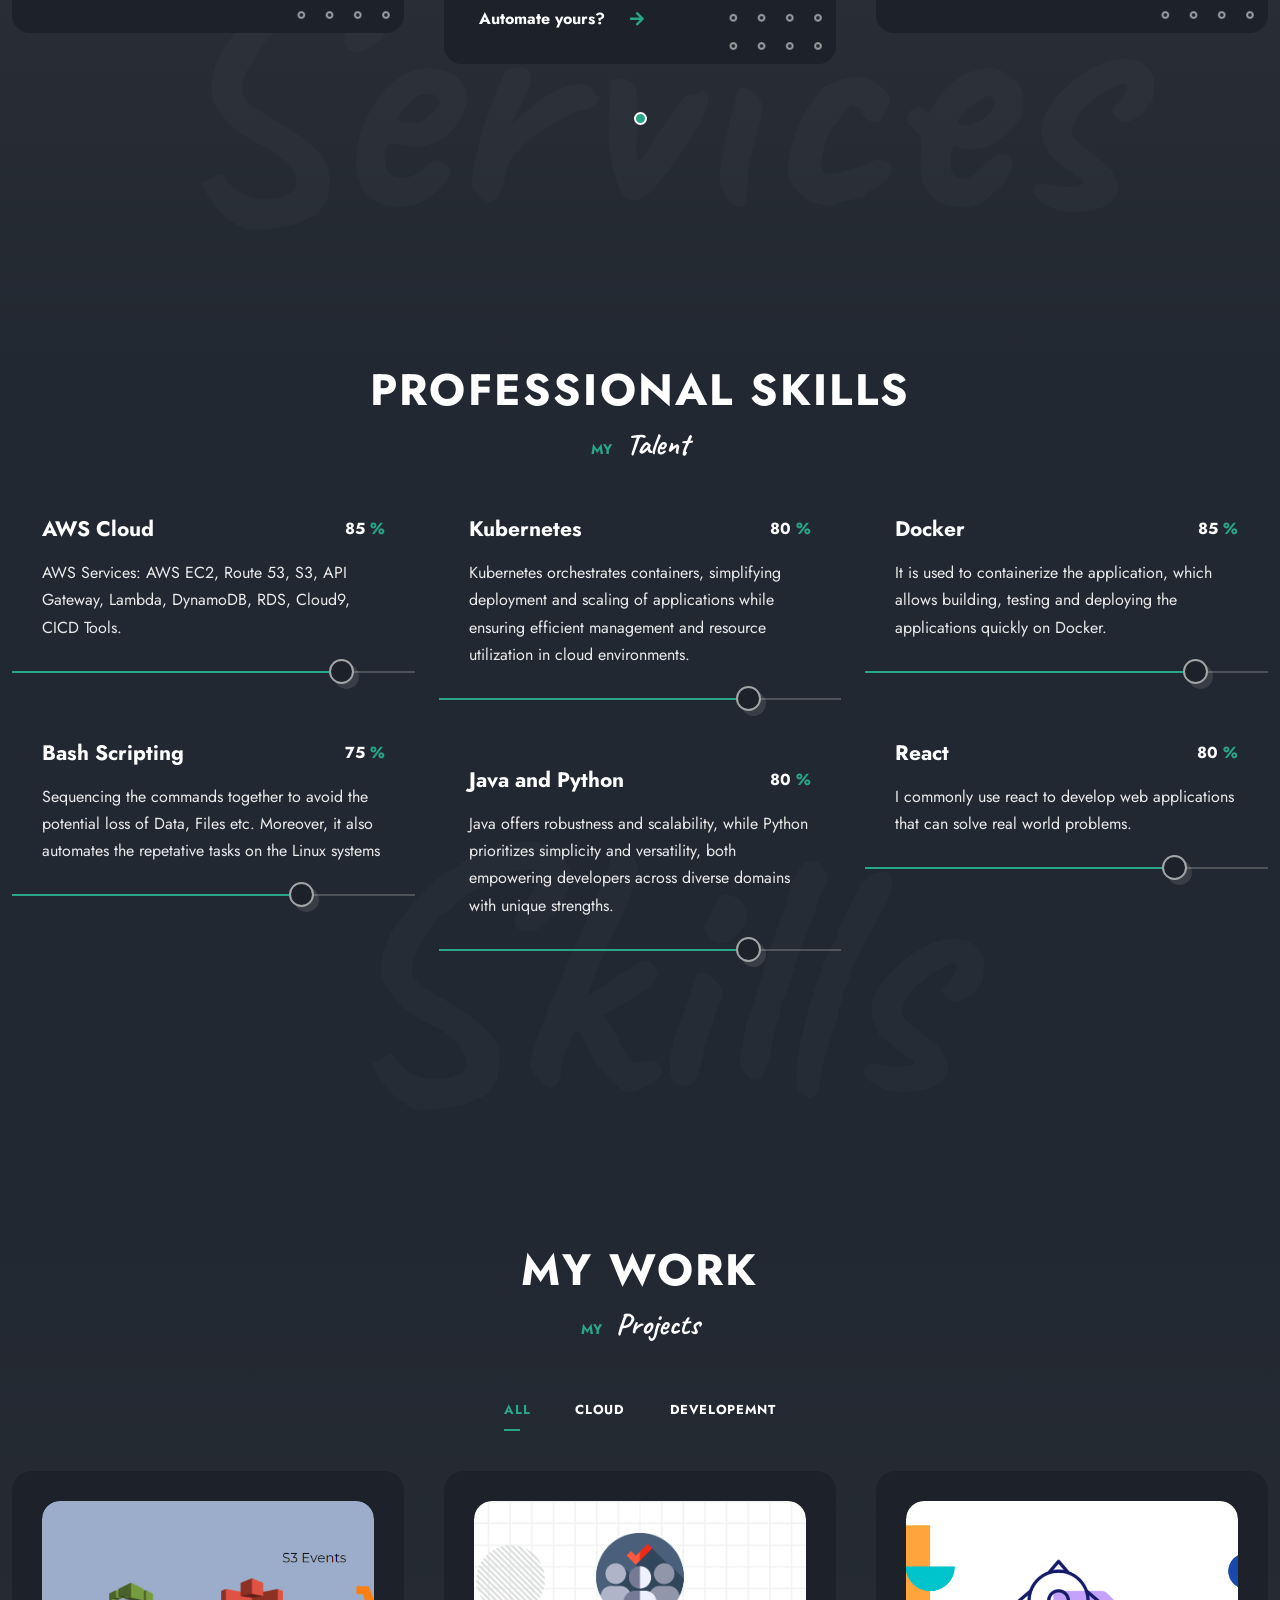
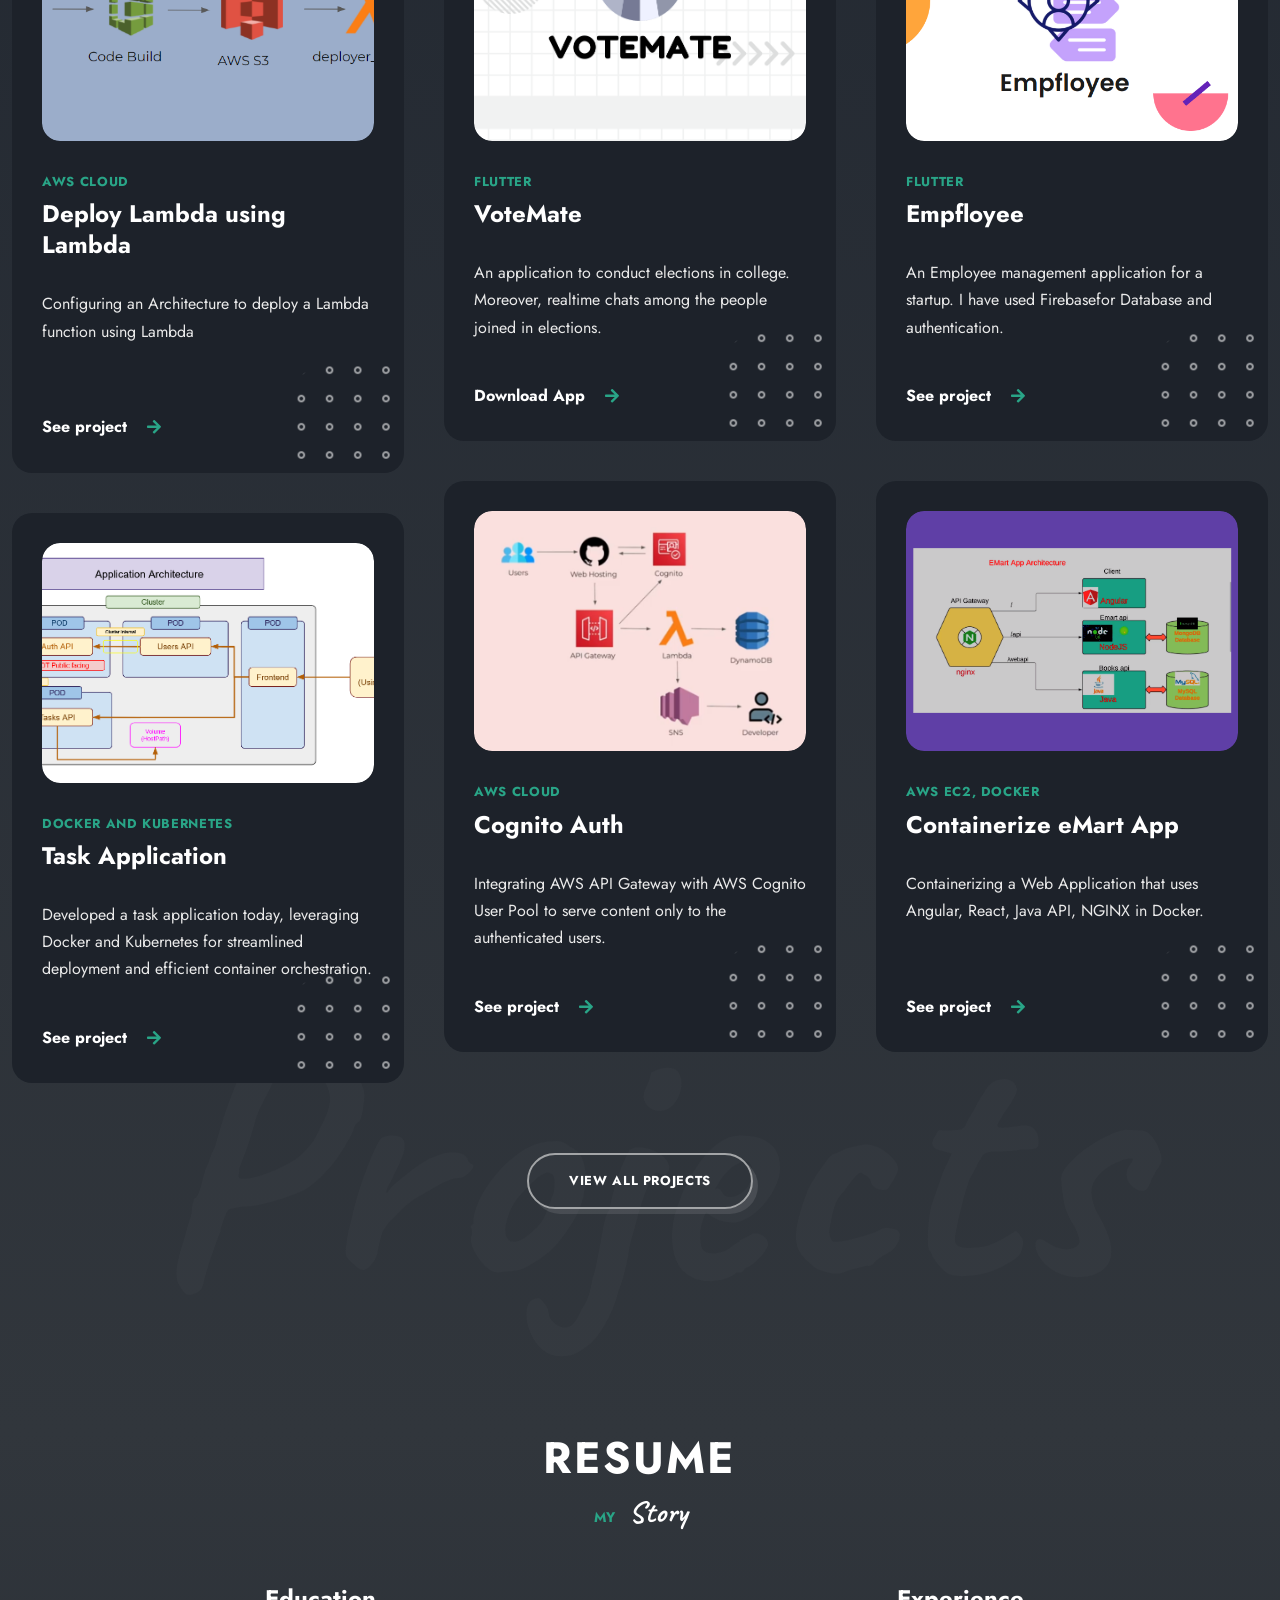
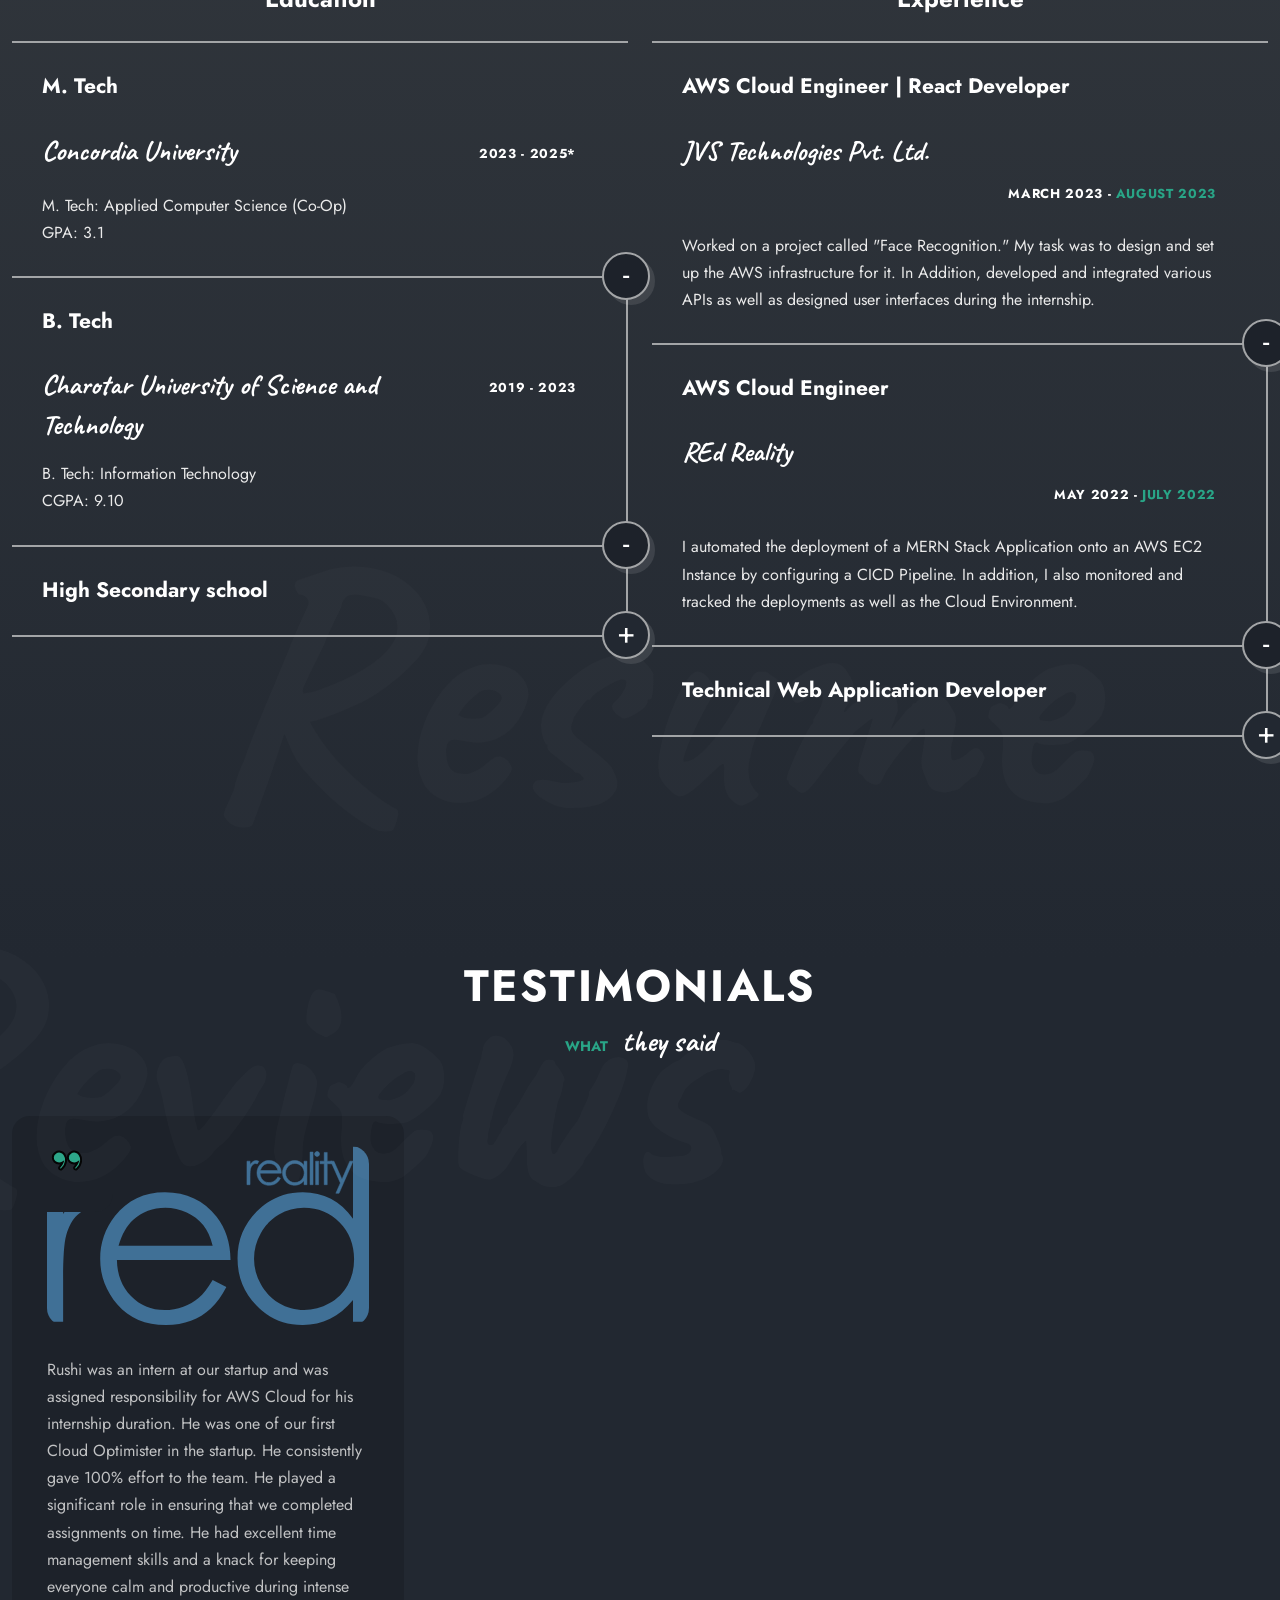
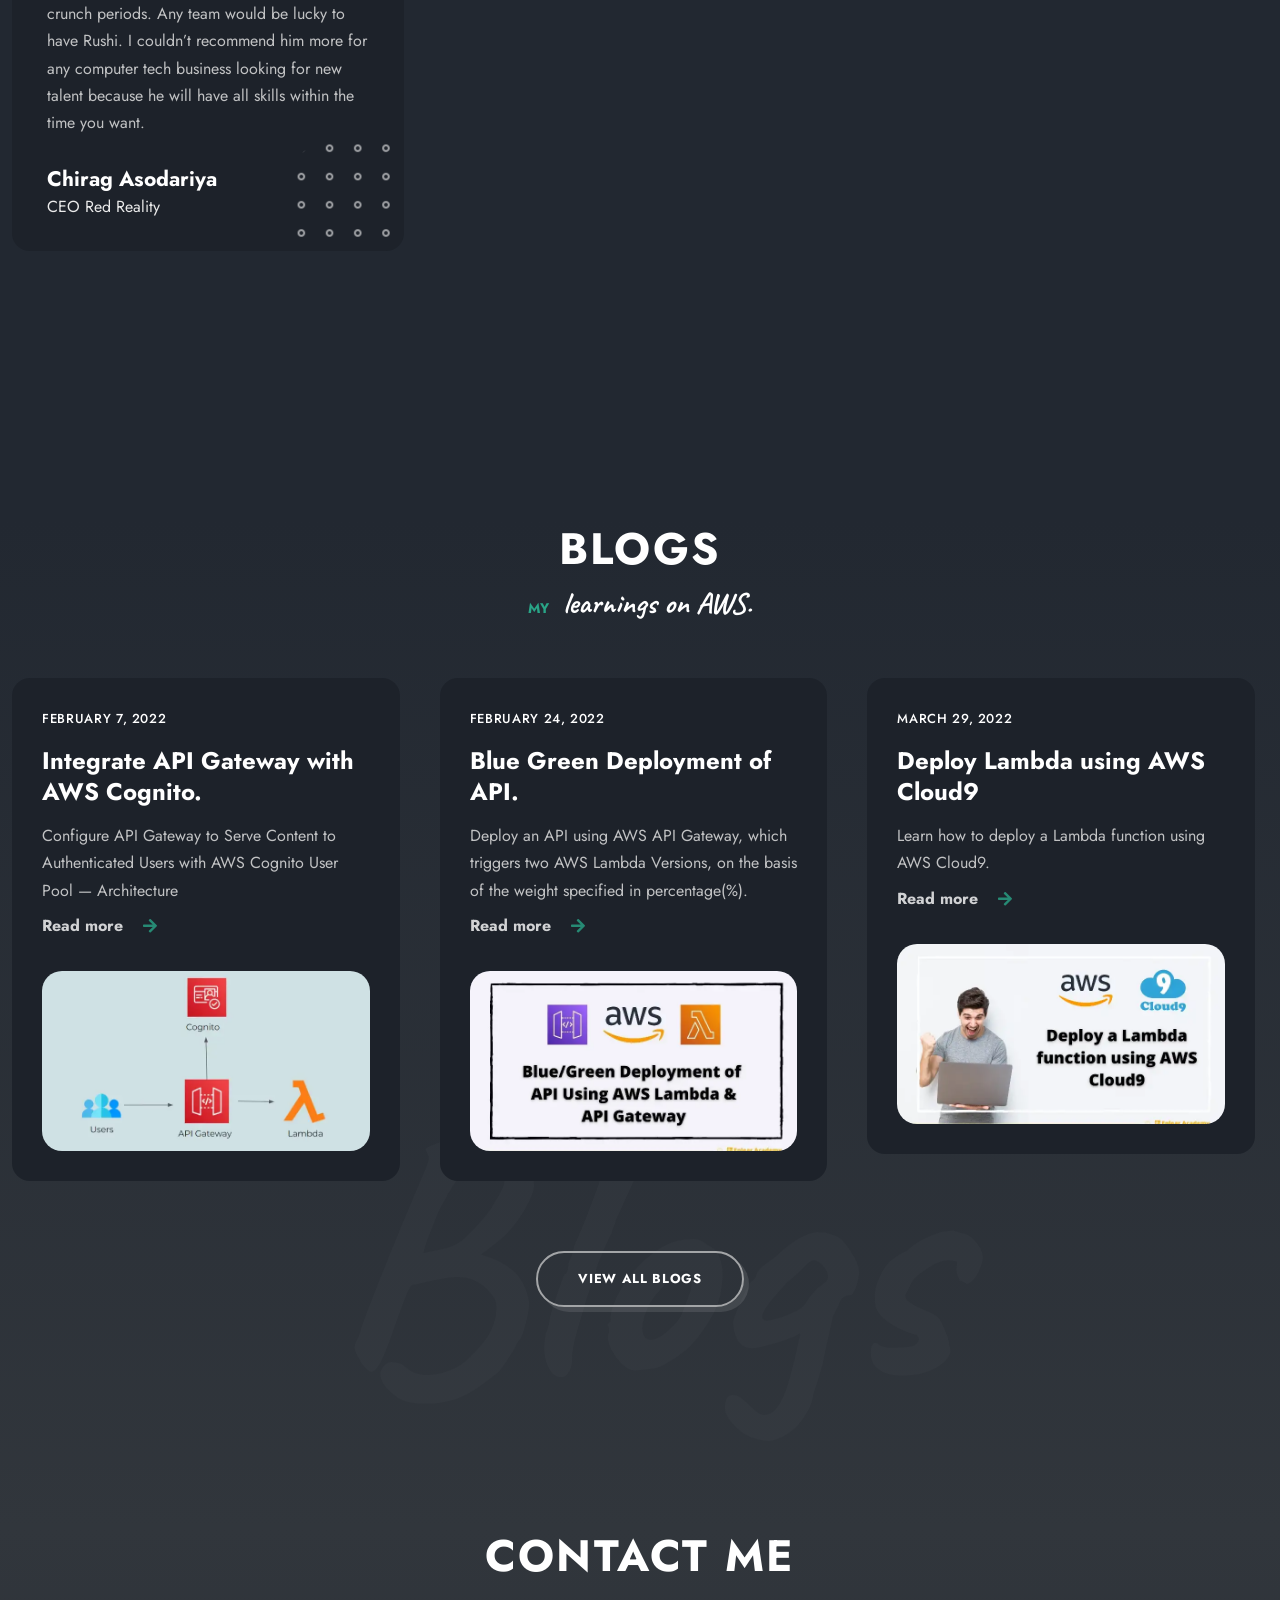
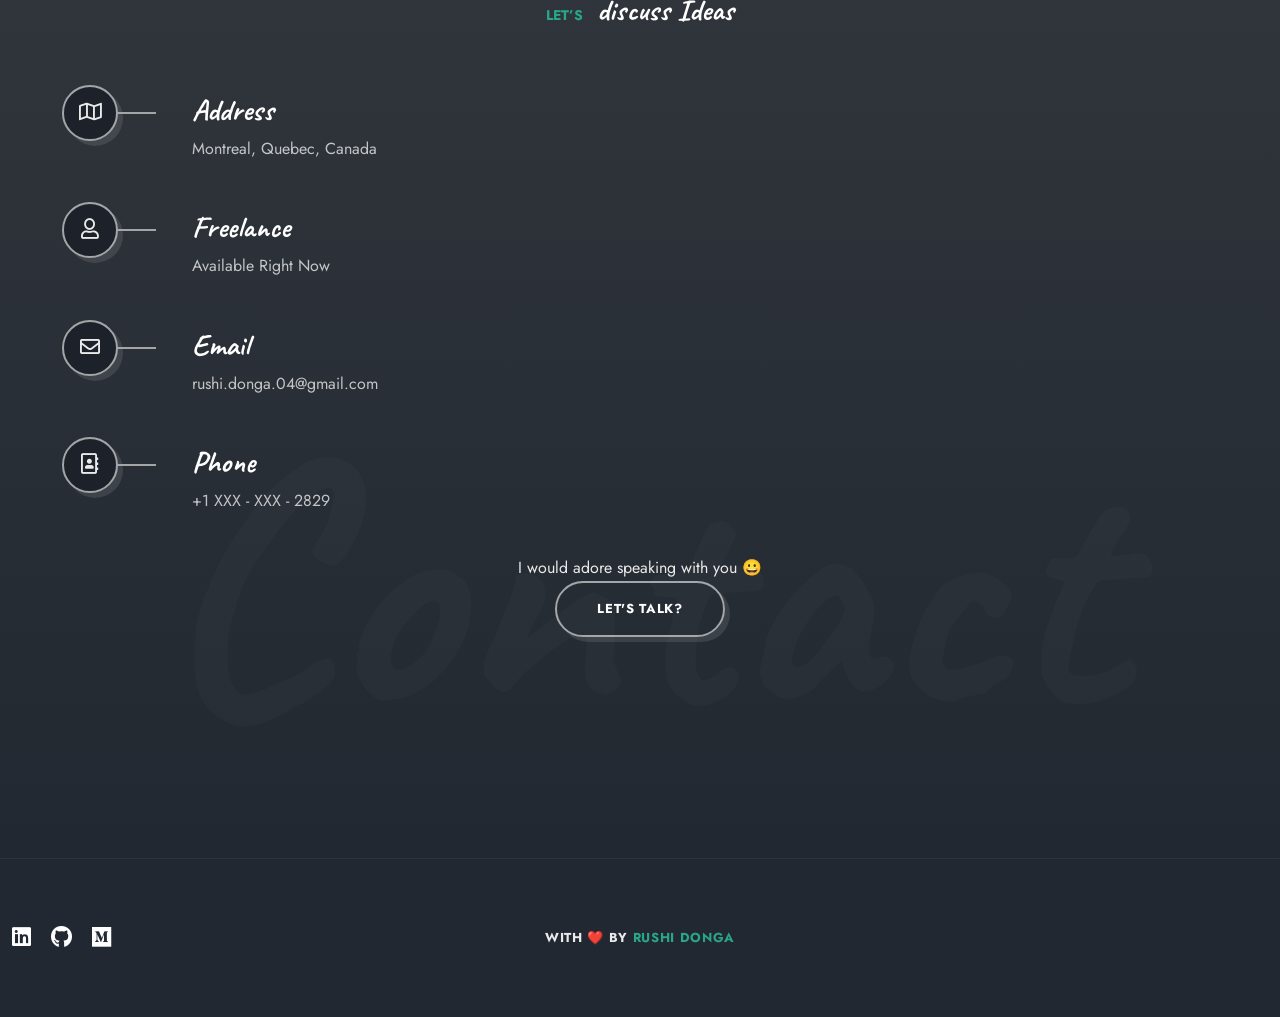
==== commit fe5f4c0f: "Update index.html" ====
--- a/index.html
+++ b/index.html
@@ -281,7 +281,7 @@
   							<div class="swiper-slide">
   								<div class="services-item">
   									<div class="lui-subtitle">
-  										<span> Mobile Application </span>
+  										<span> Web Application </span>
   									</div>
   									<div class="icon"></div>
   									<h5 class="lui-title">
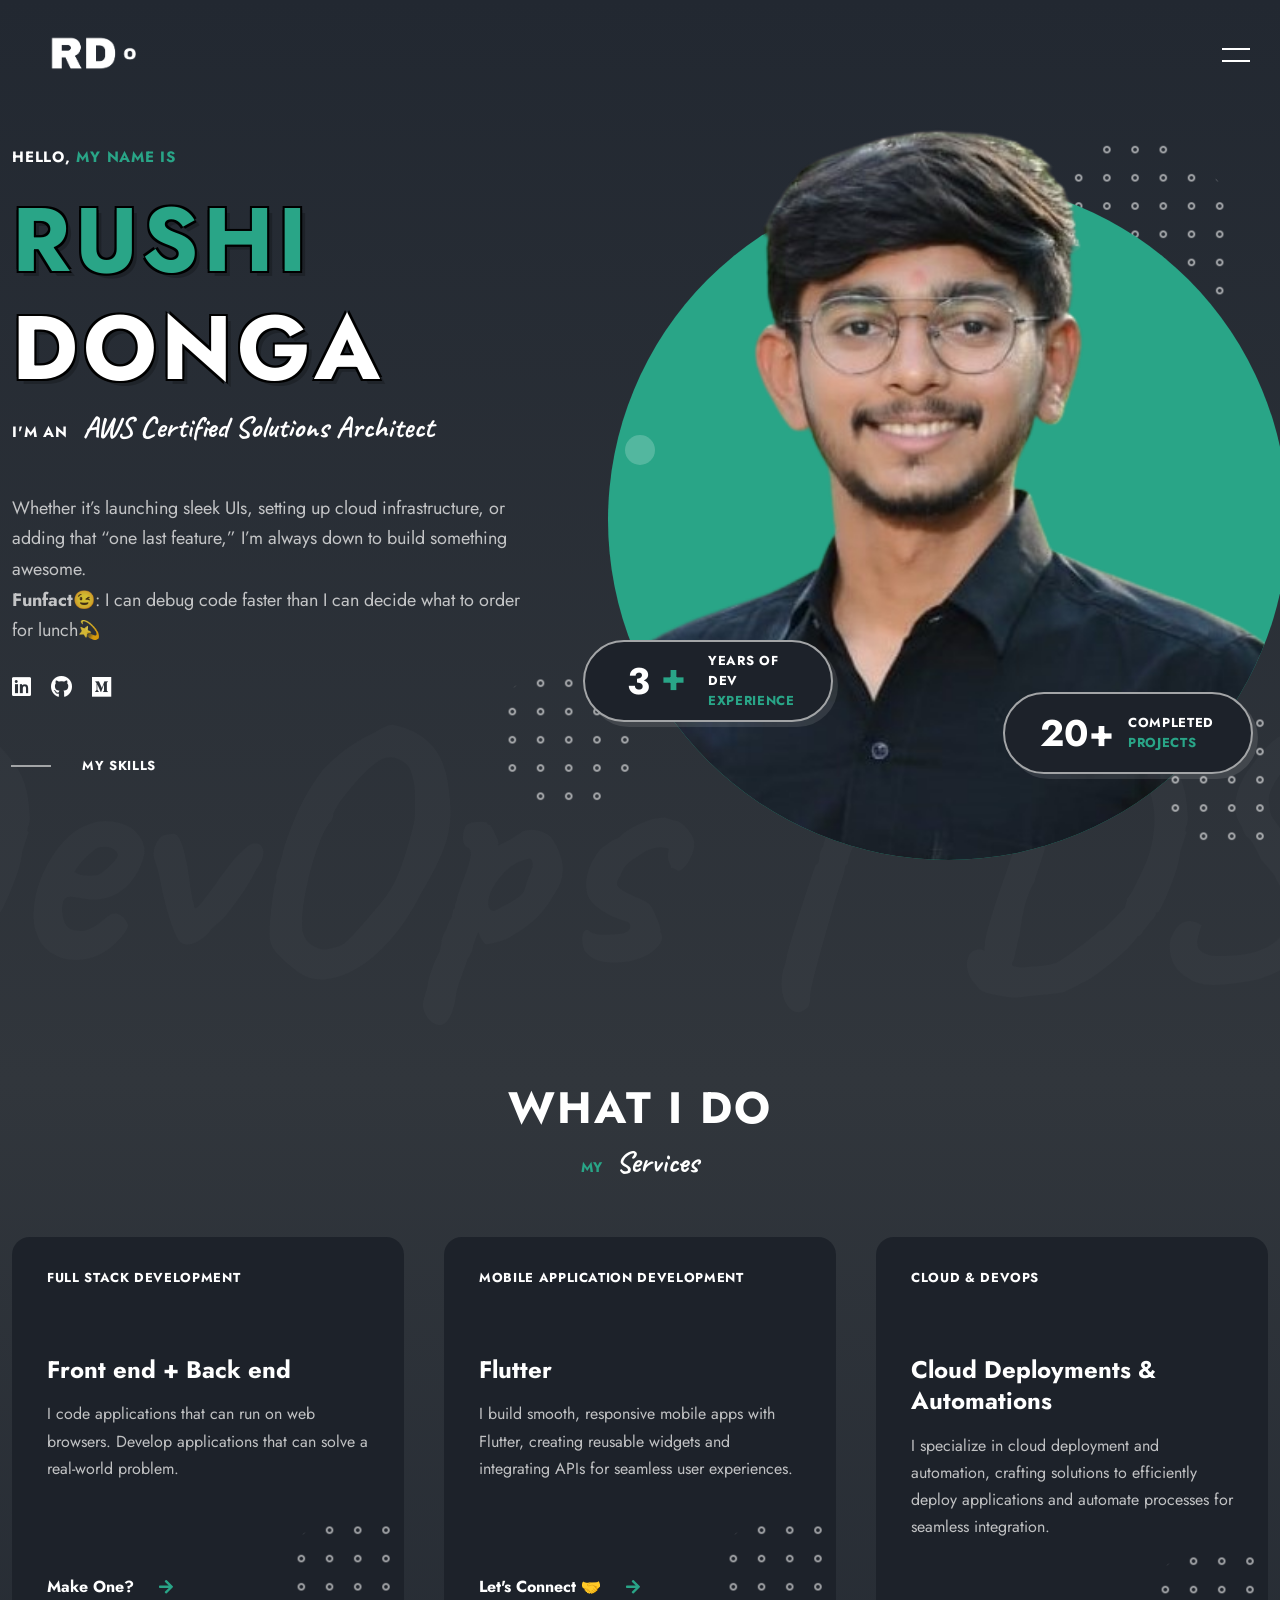
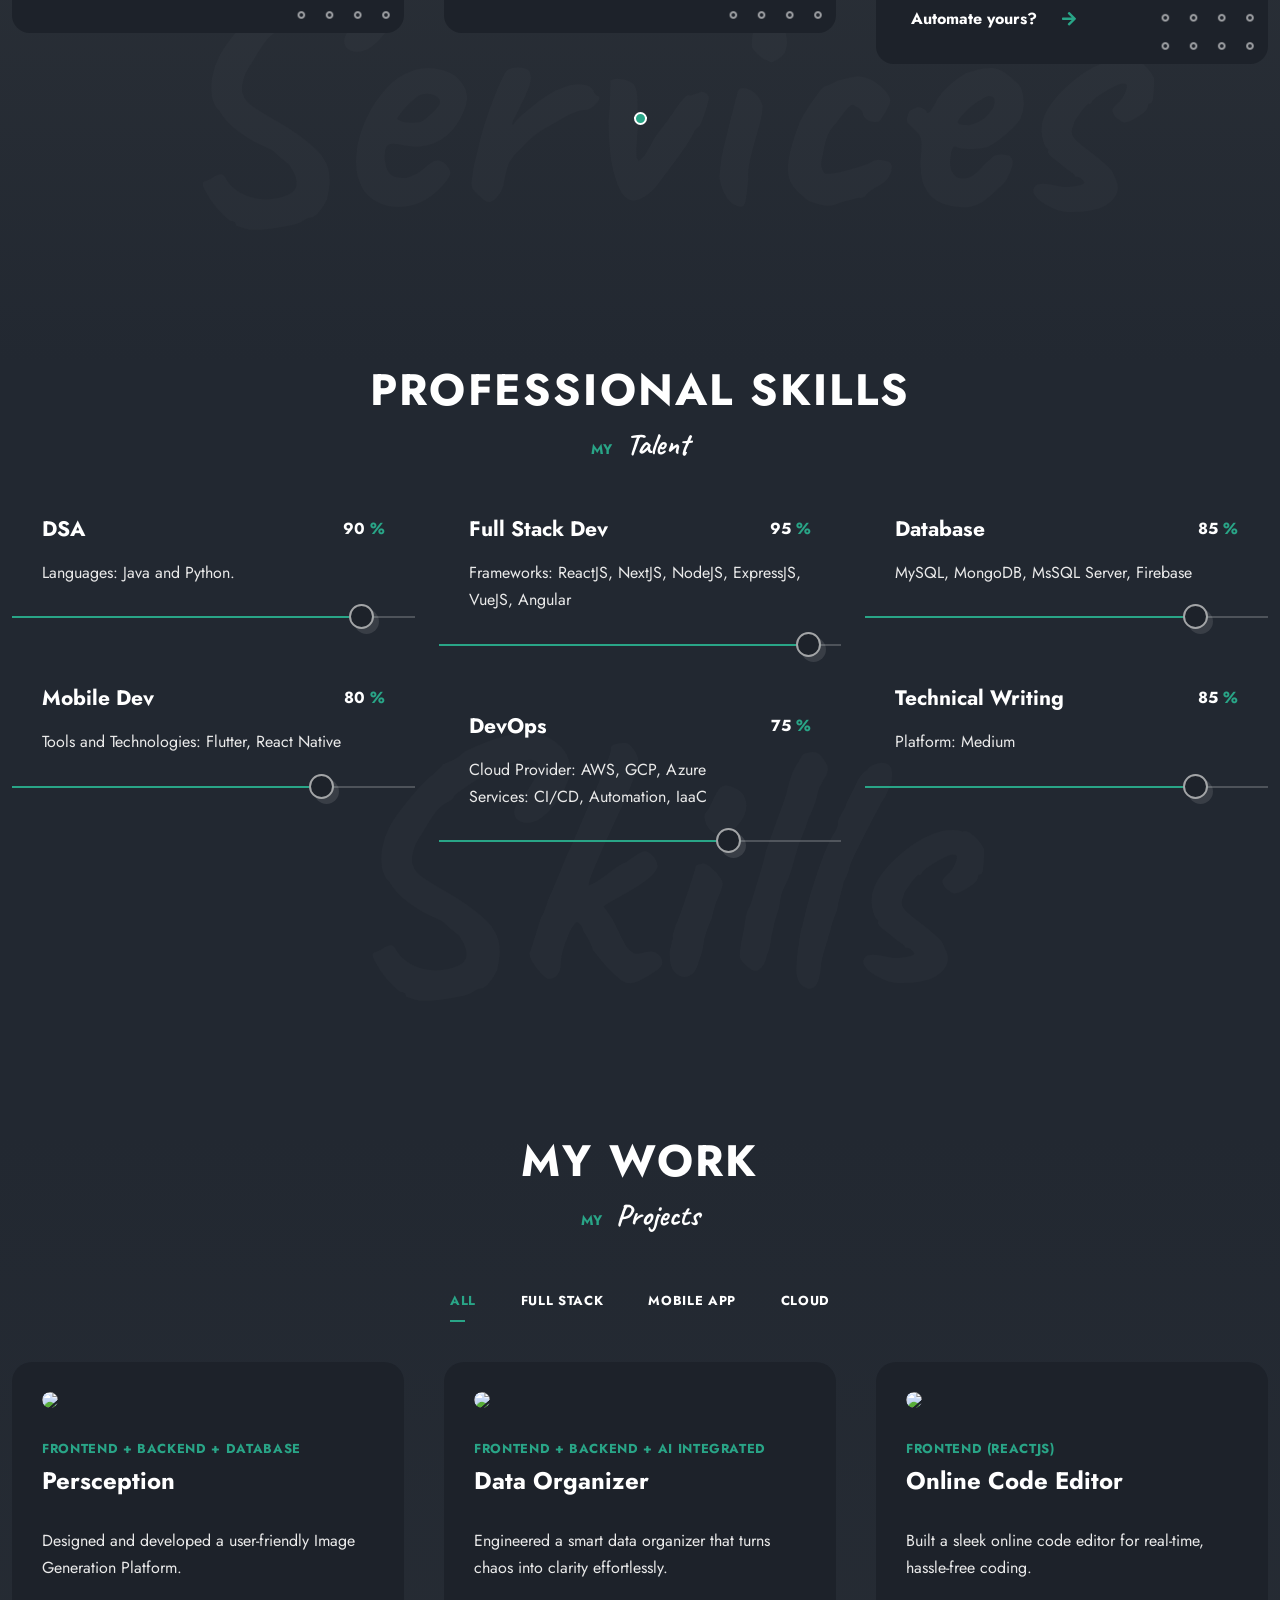
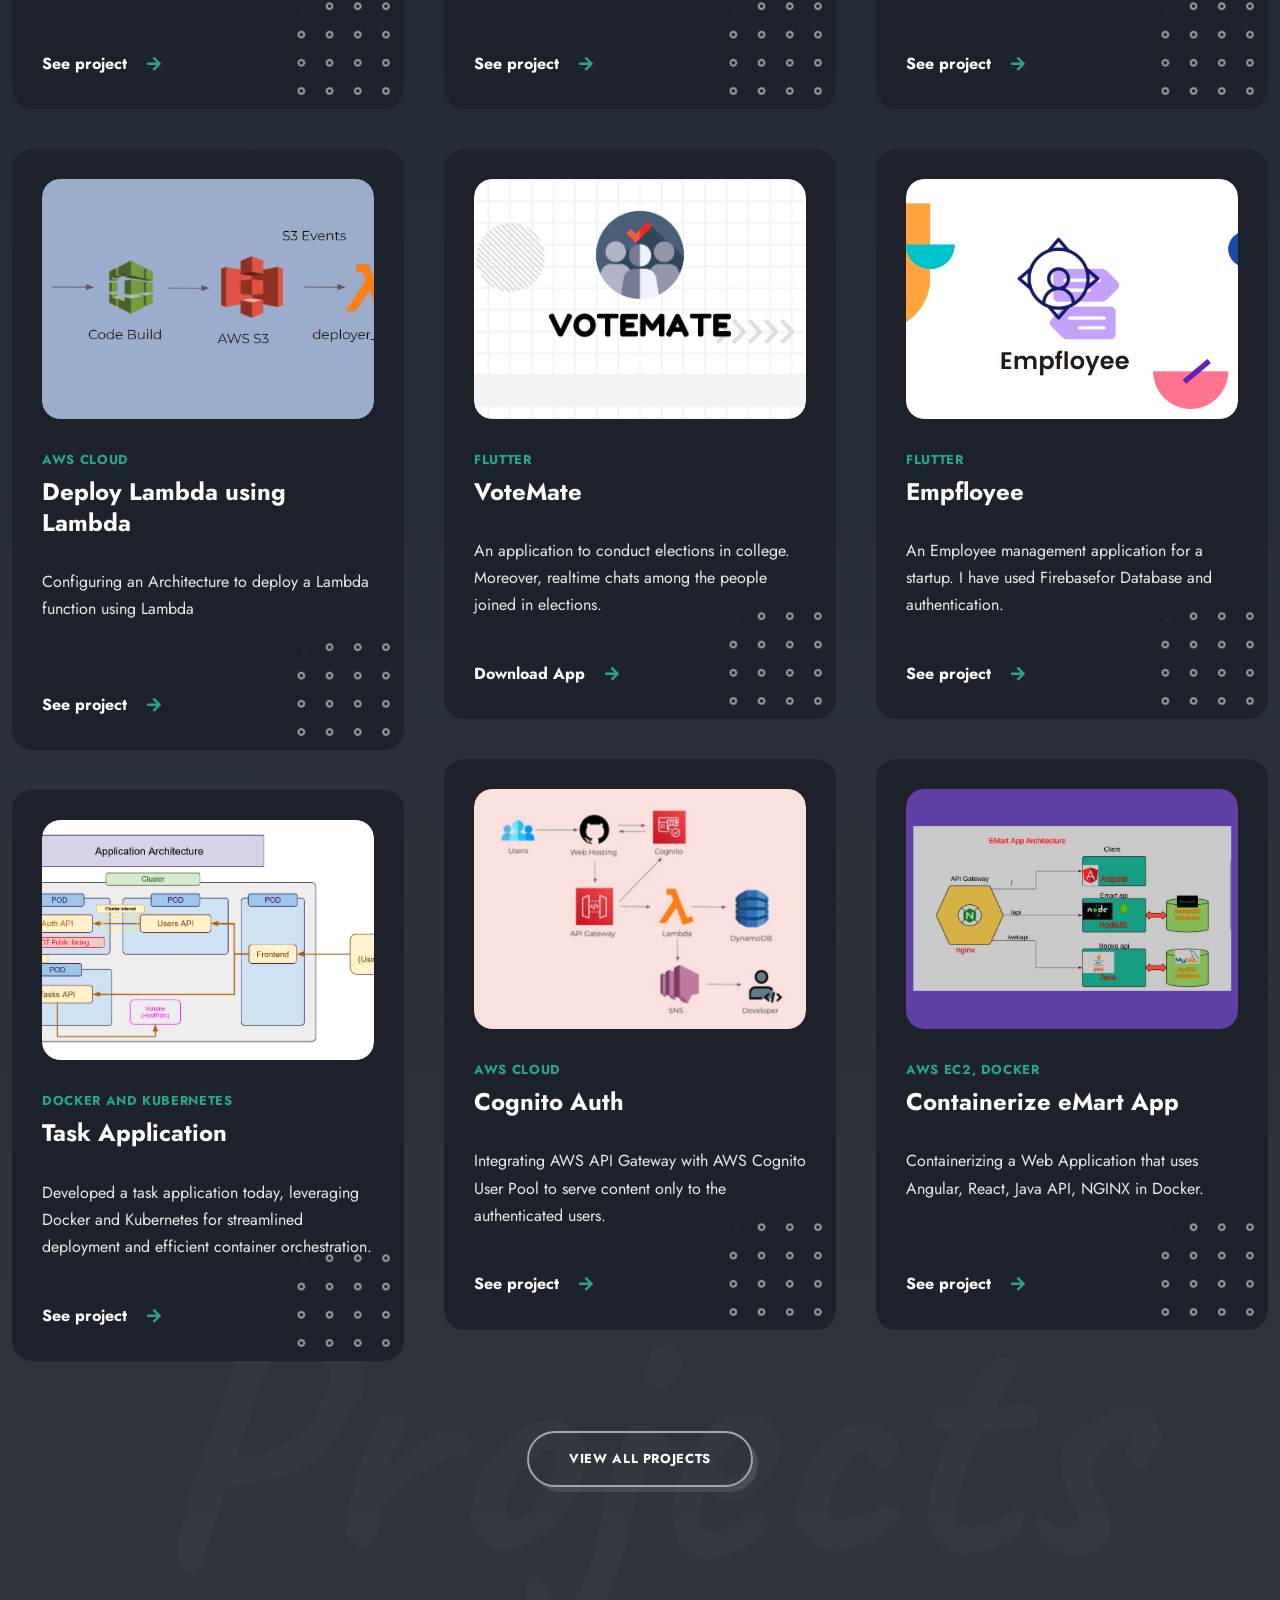
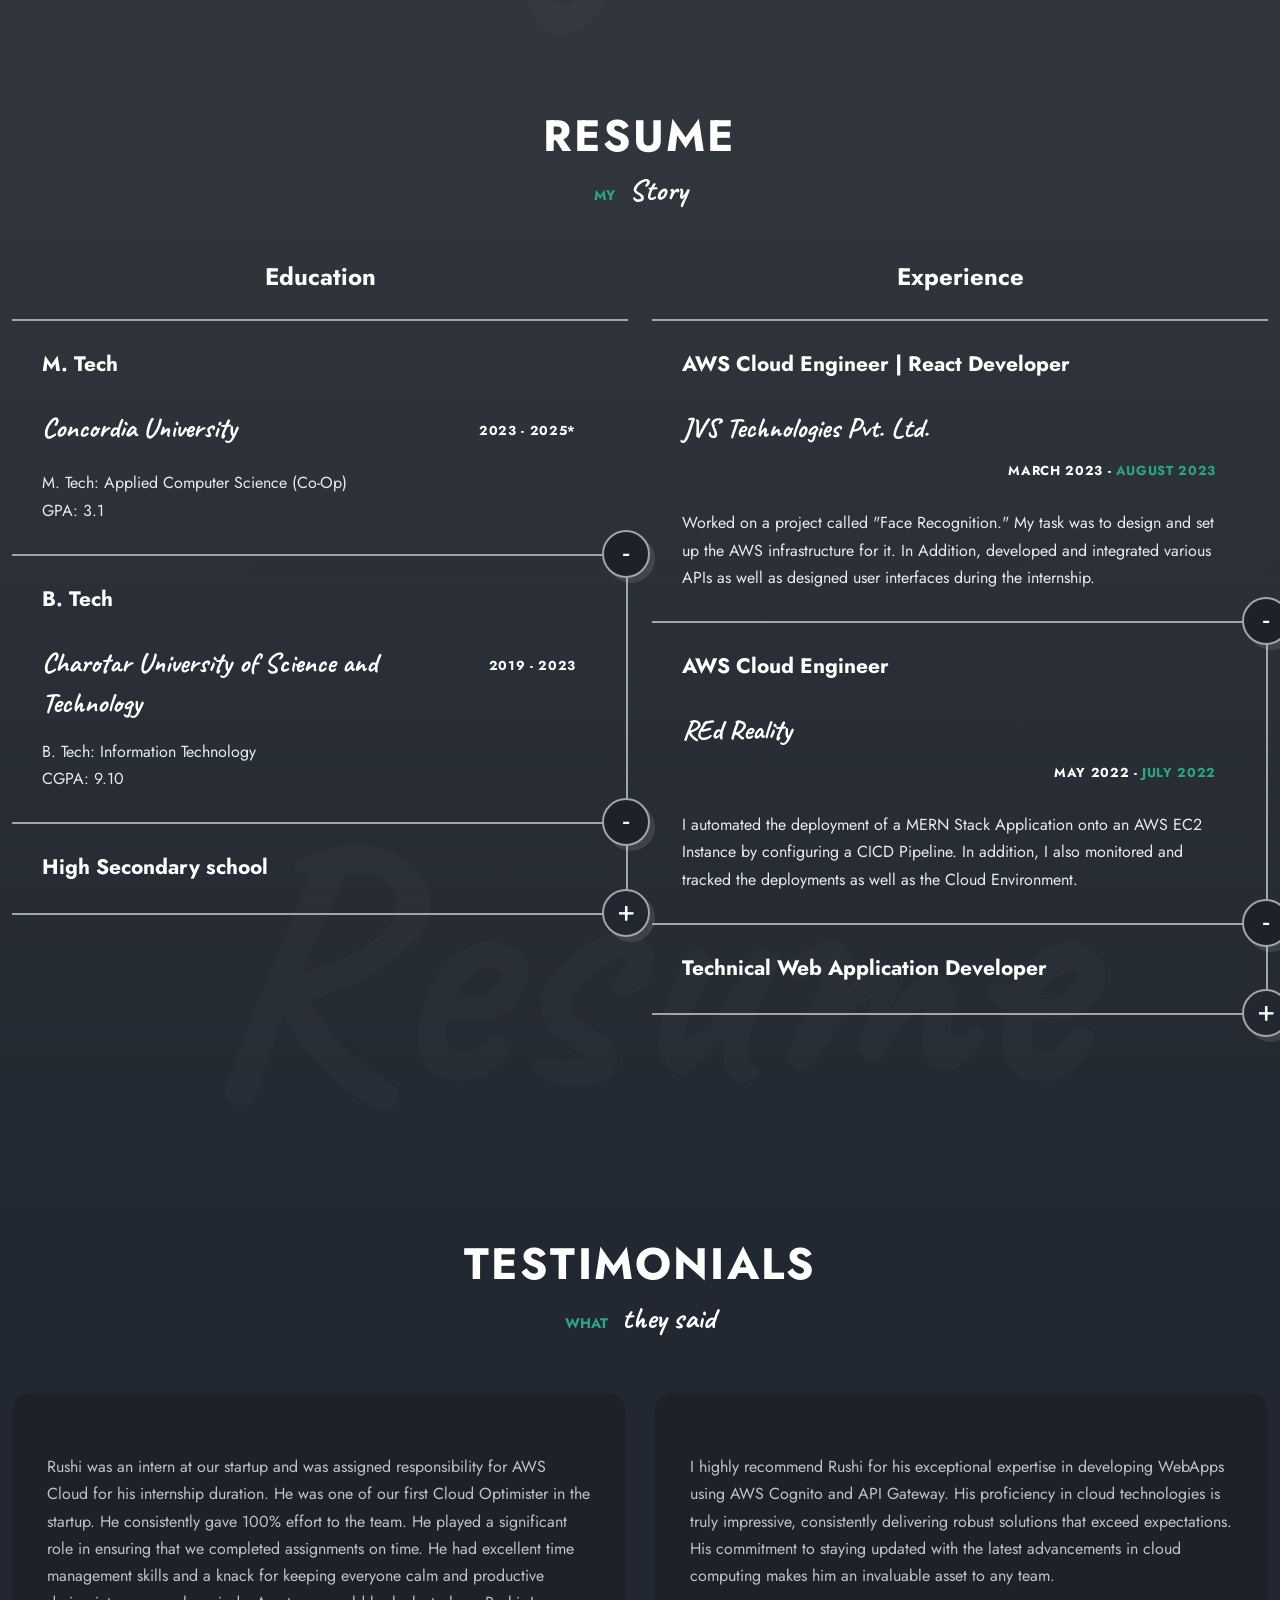
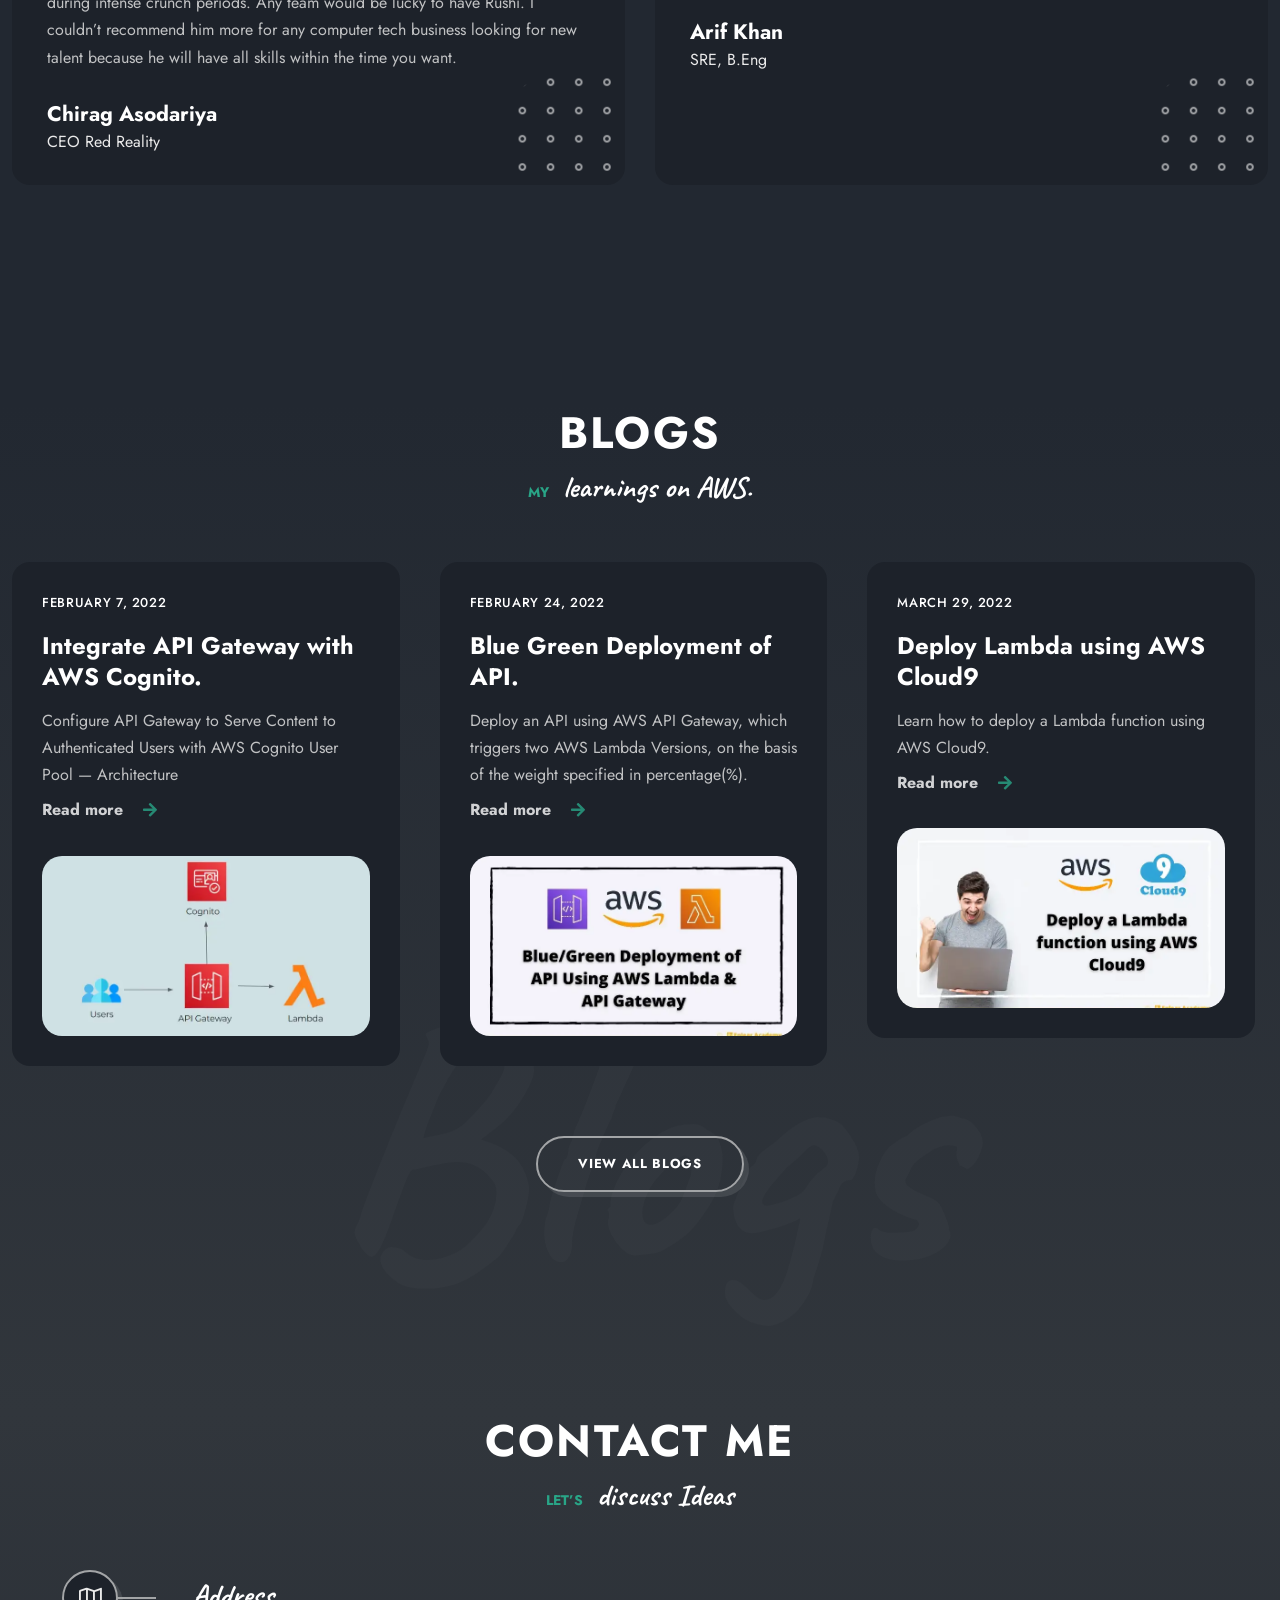
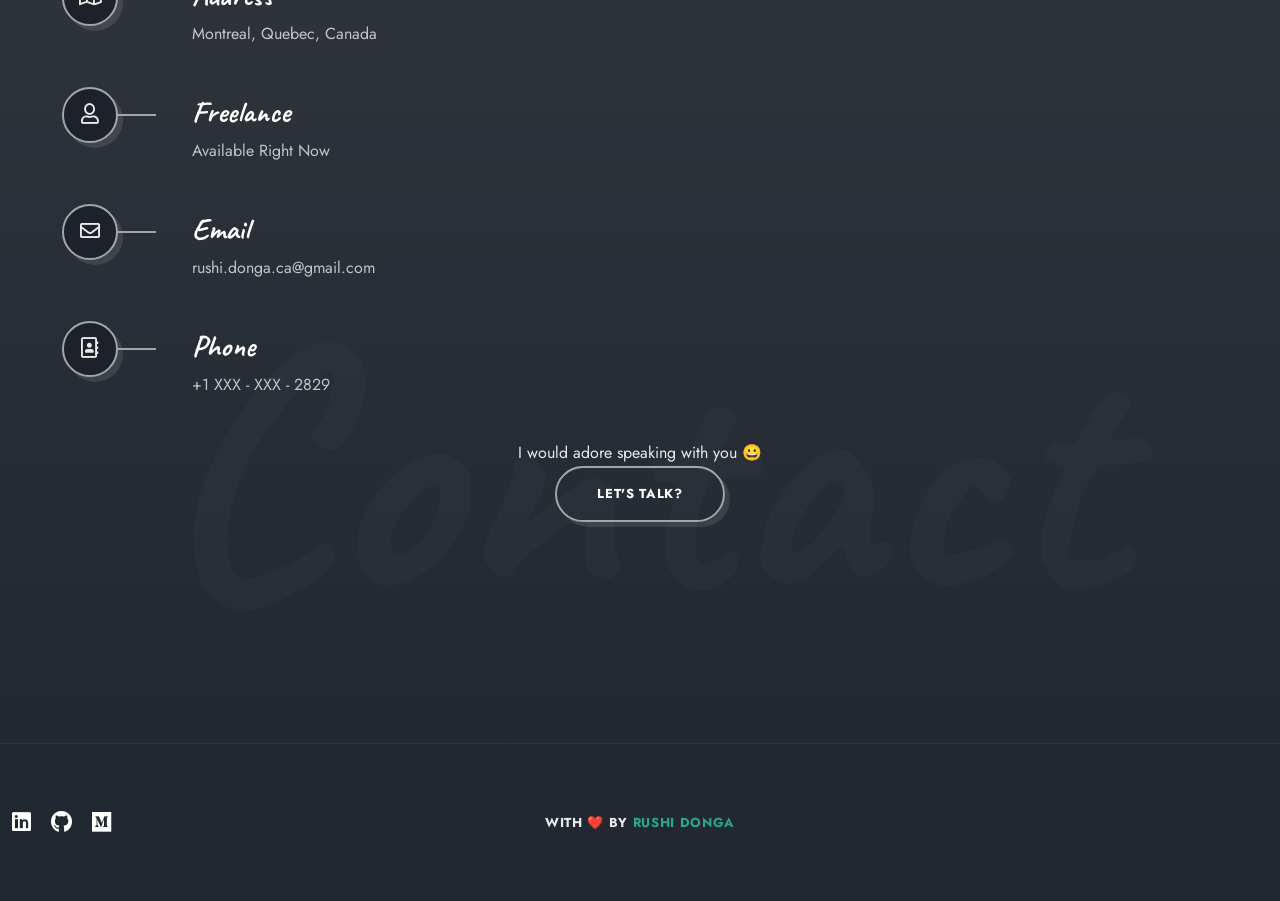
==== commit 027748b5: "Add Projects and Few minor updates" ====
--- a/index.html
+++ b/index.html
@@ -162,8 +162,8 @@
     						</div>
     						<div class="description">
     							<div>
-    								<p>I'm a student in Montreal, Canada, studying Masters of Applied Computer Science with a focus on Co-Op. I'm all about diving into the latest tech trends. Stick around as I explore and play around with cool tech stuff!</p>
-                    <p><b>Funfact😉</b>: I believe in Karma💫</p>
+    								<p>Whether it’s launching sleek UIs, setting up cloud infrastructure, or adding that “one last feature,” I’m always down to build something awesome.</p>
+                    <p><b>Funfact😉</b>: I can debug code faster than I can decide what to order for lunch💫</p>
     							</div>
     							<div class="social-links">
     								<a target="_blank" rel="nofollow" href="https://www.linkedin.com/in/rushidonga/">
@@ -178,9 +178,9 @@
     							</div>
     						</div>
     						<div class="bts">
-    							<a target="_blank" href="https://drive.google.com/file/d/11W5mooXUsLgt4mEYofV1tDtv8vA_Ovev/view?usp=sharing" class="btn">
+    							<!-- <a target="_blank" href="https://drive.google.com/file/d/1_ePGSkP9EABtz-hNhsIT2kcs8ZmCtXMM/view?usp=sharing" class="btn">
     								<span>Download CV</span>
-    							</a>
+    							</a> -->
     							<a href="#skills-section" class="btn-lnk"> My Skills </a>
     						</div>
     					</div>
@@ -193,9 +193,9 @@
     						<div class="info-list">
     							<ul>
     								<li>
-    									<span class="num">1 <strong>+</strong>
+    									<span class="num">3 <strong>+</strong>
     									</span>
-    									<span class="value">Years of Hands on <strong>Experience</strong>
+    									<span class="value">Years of Dev <strong>Experience</strong>
     									</span>
     								</li>
     								<li>
@@ -243,18 +243,35 @@
           <div class="container">
 
   					<div class="swiper-container js-services scrolla-element-anim-1 scroll-animate" data-animate="active">
-  						<div class="swiper-wrapper">
+  						
+              <div class="swiper-wrapper">
+                <div class="swiper-slide">
+  								<div class="services-item">
+  									<div class="lui-subtitle">
+  										<span> Full Stack Development </span>
+  									</div>
+  									<div class="icon"></div>
+  									<h5 class="lui-title">
+  										<span> Front end + Back end </span>
+  									</h5>
+  									<div class="lui-text">
+  										<div> I code applications that can run on web browsers. Develop applications that can solve a real-world problem.</div>
+  									</div>
+  									<a href="https://mail.google.com/" class="lnk"> Make One? </a>
+  									<div class="image" style="background-image: url(assets/images/pat-2.png);"></div>
+  								</div>
+  							</div>
   							<div class="swiper-slide">
   								<div class="services-item">
   									<div class="lui-subtitle">
-  										<span> DevOps </span>
+  										<span> Mobile Application Development </span>
   									</div>
   									<div class="icon"></div>
   									<h5 class="lui-title">
-  										<span> Docker and Kubernetes </span>
+  										<span> Flutter </span>
   									</h5>
   									<div class="lui-text">
-  										<div> I streamline deployments through containerization and orchestration, crafting automation scripts for seamless management.</div>
+                    <div> I build smooth, responsive mobile apps with Flutter, creating reusable widgets and integrating APIs for seamless user experiences.</div>
   									</div>
   									<a href="https://mail.google.com/" class="lnk"> Let's Connect 🤝 </a>
   									<div class="image" style="background-image: url(assets/images/pat-2.png);"></div>
@@ -263,7 +280,7 @@
   							<div class="swiper-slide">
   								<div class="services-item">
   									<div class="lui-subtitle">
-  										<span> Cloud </span>
+  										<span> Cloud & DevOps </span>
   									</div>
   									<div class="icon"></div>
   									<h5 class="lui-title">
@@ -278,40 +295,6 @@
   									<div class="image" style="background-image: url(assets/images/pat-2.png);"></div>
   								</div>
   							</div>
-  							<div class="swiper-slide">
-  								<div class="services-item">
-  									<div class="lui-subtitle">
-  										<span> Web Application </span>
-  									</div>
-  									<div class="icon"></div>
-  									<h5 class="lui-title">
-  										<span> React Development </span>
-  									</h5>
-  									<div class="lui-text">
-  										<div> I code applications that can run on web browsers. Develop applications that can solve a real-world problem.</div>
-  									</div>
-  									<a href="https://mail.google.com/" class="lnk"> Make One? </a>
-  									<div class="image" style="background-image: url(assets/images/pat-2.png);"></div>
-  								</div>
-  							</div>
-  							<!-- <div class="swiper-slide">
-  								<div class="services-item">
-  									<div class="lui-subtitle">
-  										<span> Music Writing </span>
-  									</div>
-  									<div class="icon"></div>
-  									<h5 class="lui-title">
-  										<span> Sound Track </span>
-  									</h5>
-  									<div class="lui-text  ">
-  										<div>
-  											<p>Music copying, writing, creating, transcription and composition services.</p>
-  										</div>
-  									</div>
-  									<a href="#pricing-section" class="lnk"> See Pricing </a>
-  									<div class="image" style="background-image: url(assets/images/pat-2.png);"></div>
-  								</div>
-  							</div> -->
   						</div>
   						<div class="swiper-pagination"></div>
   					</div>
@@ -352,13 +335,109 @@
               <div class="col-xs-12 col-sm-6 col-md-4 col-lg-4">
 
                 <div class="skills-items">
+
                   <div class="skills-item scrolla-element-anim-1 scroll-animate" data-animate="active">
                     <h6 class="name">
-                      <span> AWS Cloud </span>
+                      <span> DSA </span>
                     </h6>
                     <div class="text">
                       <div>
-                        <p>AWS Services: AWS EC2, Route 53, S3, API Gateway, Lambda, DynamoDB, RDS, Cloud9, CICD Tools.</p>
+                        <p>Languages: Java and Python.</p>
+                      </div>
+                    </div>
+                    <div class="dots">
+                      <div class="dot" style="width: 90%;">
+                        <span></span>
+                      </div>
+                    </div>
+                    <div class="value">
+                      <span class="num">90 <span>%</span>
+                      </span>
+                    </div>
+                  </div>
+                  
+                  <div class="skills-item scrolla-element-anim-1 scroll-animate" data-animate="active">
+                    <h6 class="name">
+                      <span> Mobile Dev </span>
+                    </h6>
+                    <div class="text">
+                      <div>
+                        <p>Tools and Technologies: Flutter, React Native</p>
+                      </div>
+                    </div>
+                    <div class="dots">
+                      <div class="dot" style="width: 80%;">
+                        <span></span>
+                      </div>
+                    </div>
+                    <div class="value">
+                      <span class="num">80 <span>%</span>
+                      </span>
+                    </div>
+                  </div>
+                  
+                  
+                </div>
+
+              </div>
+              <div class="col-xs-12 col-sm-6 col-md-4 col-lg-4">
+
+                <div class="skills-items">
+
+                  <div class="skills-item scrolla-element-anim-1 scroll-animate" data-animate="active">
+                    <h6 class="name">
+                      <span> Full Stack Dev </span>
+                    </h6>
+                    <div class="text">
+                      <div>
+                        <p> Frameworks: ReactJS, NextJS, NodeJS, ExpressJS, VueJS, Angular </p>
+                      </div>
+                    </div>
+                    <div class="dots">
+                      <div class="dot" style="width: 95%;">
+                        <span></span>
+                      </div>
+                    </div>
+                    <div class="value">
+                      <span class="num">95 <span>%</span>
+                      </span>
+                    </div>
+                  </div>
+                  
+
+                  <div class="skills-item scrolla-element-anim-1 scroll-animate" data-animate="active">
+                    <h6 class="name">
+                      <span> DevOps </span>
+                    </h6>
+                    <div class="text">
+                      <div>
+                        <p> Cloud Provider: AWS, GCP, Azure </p>
+                        <p> Services: CI/CD, Automation, IaaC </p>
+                      </div>
+                    </div>
+                    <div class="dots">
+                      <div class="dot" style="width: 75%;">
+                        <span></span>
+                      </div>
+                    </div>
+                    <div class="value">
+                      <span class="num">75 <span>%</span>
+                      </span>
+                    </div>
+                  </div>
+                </div>
+
+              </div>
+              <div class="col-xs-12 col-sm-6 col-md-4 col-lg-4">
+
+                <div class="skills-items">
+                  <div class="skills-item scrolla-element-anim-1 scroll-animate" data-animate="active">
+                    <h6 class="name">
+                      <span> Database </span>
+                    </h6>
+                    <div class="text">
+                      <div>
+                        <p>MySQL, MongoDB, MsSQL Server, Firebase</p>
                       </div>
                     </div>
                     <div class="dots">
@@ -371,83 +450,15 @@
                       </span>
                     </div>
                   </div>
+
+
                   <div class="skills-item scrolla-element-anim-1 scroll-animate" data-animate="active">
                     <h6 class="name">
-                      <span> Bash Scripting </span>
+                      <span> Technical Writing </span>
                     </h6>
                     <div class="text">
                       <div>
-                        <p> Sequencing the commands together to avoid the potential loss of Data, Files etc. Moreover, it also automates the repetative tasks on the Linux systems </p>
-                      </div>
-                    </div>
-                    <div class="dots">
-                      <div class="dot" style="width: 75%;">
-                        <span></span>
-                      </div>
-                    </div>
-                    <div class="value">
-                      <span class="num">75 <span>%</span>
-                      </span>
-                    </div>
-                  </div>
-                </div>
-
-              </div>
-              <div class="col-xs-12 col-sm-6 col-md-4 col-lg-4">
-
-                <div class="skills-items">
-                  <div class="skills-item scrolla-element-anim-1 scroll-animate" data-animate="active">
-                    <h6 class="name">
-                      <span> Kubernetes </span>
-                    </h6>
-                    <div class="text">
-                      <div>
-                        <p>Kubernetes orchestrates containers, simplifying deployment and scaling of applications while ensuring efficient management and resource utilization in cloud environments.
-                        </p>
-                      </div>
-                    </div>
-                    <div class="dots">
-                      <div class="dot" style="width: 80%;">
-                        <span></span>
-                      </div>
-                    </div>
-                    <div class="value">
-                      <span class="num">80 <span>%</span>
-                      </span>
-                    </div>
-                  </div>
-                  <div class="skills-item scrolla-element-anim-1 scroll-animate" data-animate="active">
-                    <h6 class="name">
-                      <span> Java and Python </span>
-                    </h6>
-                    <div class="text">
-                      <div>
-                        <p>Java offers robustness and scalability, while Python prioritizes simplicity and versatility, both empowering developers across diverse domains with unique strengths.</p>
-                      </div>
-                    </div>
-                    <div class="dots">
-                      <div class="dot" style="width: 80%;">
-                        <span></span>
-                      </div>
-                    </div>
-                    <div class="value">
-                      <span class="num">80 <span>%</span>
-                      </span>
-                    </div>
-                  </div>
-                </div>
-
-              </div>
-              <div class="col-xs-12 col-sm-6 col-md-4 col-lg-4">
-
-                <div class="skills-items">
-                  <div class="skills-item scrolla-element-anim-1 scroll-animate" data-animate="active">
-                    <h6 class="name">
-                      <span> Docker </span>
-                    </h6>
-                    <div class="text">
-                      <div>
-                        <p>It is used to containerize the application, which allows building, testing and deploying the applications quickly on Docker.</p>
+                        <p>Platform: Medium</p>
                       </div>
                     </div>
                     <div class="dots">
@@ -457,25 +468,6 @@
                     </div>
                     <div class="value">
                       <span class="num">85 <span>%</span>
-                      </span>
-                    </div>
-                  </div>
-                  <div class="skills-item scrolla-element-anim-1 scroll-animate" data-animate="active">
-                    <h6 class="name">
-                      <span> React </span>
-                    </h6>
-                    <div class="text">
-                      <div>
-                        <p> I commonly use react to develop web applications that can solve real world problems. </p>
-                      </div>
-                    </div>
-                    <div class="dots">
-                      <div class="dot" style="width: 80%;">
-                        <span></span>
-                      </div>
-                    </div>
-                    <div class="value">
-                      <span class="num">80 <span>%</span>
                       </span>
                     </div>
                   </div>
@@ -520,10 +512,88 @@
             <div class="works-box">
               <div class="filter-links scrolla-element-anim-1 scroll-animate" data-animate="active">
                 <a href="#" class="lui-subtitle active" data-href=".works-col"> All </a>
+                <a href="#" class="lui-subtitle" data-href=".sorting-web"> Full Stack </a>
+                <a href="#" class="lui-subtitle" data-href=".sorting-mobile"> Mobile App </a>
                 <a href="#" class="lui-subtitle" data-href=".sorting-cloud"> Cloud </a>
-                <a href="#" class="lui-subtitle" data-href=".sorting-development"> Developemnt </a>
               </div>
               <div class="works-items works-masonry-items row">
+
+
+                <div class="works-col col-xs-12 col-sm-12 col-md-12 col-lg-12 sorting-web ">
+                  <div class="works-item scrolla-element-anim-1 scroll-animate" data-animate="active">
+                    <div class="image">
+                      <div class="img">
+                        <a target="_blank" href="https://persception.netlify.app/">
+                          <img decoding="async" src="assets/images/persception.png" alt="Gooir" >
+                          <span class="overlay"></span>
+                        </a>
+                      </div>
+                    </div>
+                    <div class="desc">
+                      <span class="category"> FrontEnd + Backend + Database  </span>
+                      <h5 class="name">
+                        <a target="_blank" href="https://persception.netlify.app/">Persception</a>
+                      </h5>
+                      <div class="text">
+                        <p>Designed and developed a user-friendly Image Generation Platform.</p>
+                      </div>
+                      <a target="_blank" href="https://persception.netlify.app/" class="lnk">See project</a>
+                    </div>
+                    <div class="bg-img" style="background-image: url(assets/images/pat-2.png);"></div>
+                  </div>
+                </div>
+
+                <div class="works-col col-xs-12 col-sm-12 col-md-12 col-lg-12 sorting-web ">
+                  <div class="works-item scrolla-element-anim-1 scroll-animate" data-animate="active">
+                    <div class="image">
+                      <div class="img">
+                        <a target="_blank" href="https://organizechats.netlify.app/">
+                          <img decoding="async" src="assets/images/dataOrganizer.png" alt="Gooir" >
+                          <span class="overlay"></span>
+                        </a>
+                      </div>
+                    </div>
+                    <div class="desc">
+                      <span class="category"> FrontEnd + Backend + AI Integrated  </span>
+                      <h5 class="name">
+                        <a target="_blank" href="https://organizechats.netlify.app/">Data Organizer</a>
+                      </h5>
+                      <div class="text">
+                        <p>Engineered a smart data organizer that turns chaos into clarity effortlessly.</p>
+                      </div>
+                      <a target="_blank" href="https://organizechats.netlify.app/" class="lnk">See project</a>
+                    </div>
+                    <div class="bg-img" style="background-image: url(assets/images/pat-2.png);"></div>
+                  </div>
+                </div>
+
+
+                <div class="works-col col-xs-12 col-sm-12 col-md-12 col-lg-12 sorting-web ">
+                  <div class="works-item scrolla-element-anim-1 scroll-animate" data-animate="active">
+                    <div class="image">
+                      <div class="img">
+                        <a target="_blank" href="https://rushi-code-editor.netlify.app/">
+                          <img decoding="async" src="assets/images/codeEditor.png" alt="Gooir" >
+                          <span class="overlay"></span>
+                        </a>
+                      </div>
+                    </div>
+                    <div class="desc">
+                      <span class="category"> FrontEnd (ReactJS)  </span>
+                      <h5 class="name">
+                        <a target="_blank" href="https://rushi-code-editor.netlify.app/">Online Code Editor</a>
+                      </h5>
+                      <div class="text">
+                        <p>Built a sleek online code editor for real-time, hassle-free coding.</p>
+                      </div>
+                      <a target="_blank" href="https://rushi-code-editor.netlify.app/" class="lnk">See project</a>
+                    </div>
+                    <div class="bg-img" style="background-image: url(assets/images/pat-2.png);"></div>
+                  </div>
+                </div>
+
+
+
                 <div class="works-col col-xs-12 col-sm-12 col-md-12 col-lg-12 sorting-branding sorting-cloud ">
                   <div class="works-item scrolla-element-anim-1 scroll-animate" data-animate="active">
                     <div class="image">
@@ -548,7 +618,7 @@
                   </div>
                 </div>
 
-                <div class="works-col col-xs-12 col-sm-12 col-md-12 col-lg-12 sorting-branding sorting-development ">
+                <div class="works-col col-xs-12 col-sm-12 col-md-12 col-lg-12 sorting-mobile ">
                   <div class="works-item scrolla-element-anim-1 scroll-animate" data-animate="active">
                     <div class="image">
                       <div class="img">
@@ -571,7 +641,7 @@
                     <div class="bg-img" style="background-image: url(assets/images/pat-2.png);"></div>
                   </div>
                 </div>
-                <div class="works-col col-xs-12 col-sm-12 col-md-12 col-lg-12 sorting-development ">
+                <div class="works-col col-xs-12 col-sm-12 col-md-12 col-lg-12 sorting-mobile ">
                   <div class="works-item scrolla-element-anim-1 scroll-animate" data-animate="active">
                     <div class="image">
                       <div class="img">
@@ -846,70 +916,68 @@
 
       </section>
 
-      <!-- Section - Testimonials -->
-			<section class="lui-section lui-gradient-center" id="testimonials-section">
-
+			<!-- Section - Testimonials -->
+      <section class="lui-section lui-gradient-center" id="testimonials-section">
         <!-- Heading -->
         <div class="lui-heading">
           <div class="container">
-
             <div class="m-titles align-center">
               <h2 class="m-title splitting-text-anim-1 scroll-animate" data-splitting="words" data-animate="active">
                 <span> Testimonials </span>
               </h2>
               <div class="m-subtitle splitting-text-anim-1 scroll-animate" data-splitting="words" data-animate="active">
-                <span> what <b>they said</b>
-                </span>
-              </div>
-            </div>
-
+                <span> what <b>they said</b> </span>
+              </div>
+            </div>
           </div>
-				</div>
-
+        </div>
+      
         <!-- Testimonials -->
-				<div class="v-line v-line-right">
-          <div class="container">
-
-            <div class="swiper-container js-testimonials scrolla-element-anim-1 scroll-animate" data-animate="active">
-              <div class="swiper-wrapper">
-                <div class="swiper-slide">
-                  <div class="testimonials-item">
-                    <div class="image">
-                      <img decoding="async" src="assets/images/redreality.svg" >
-                      <div class="icon">
-                        <svg xmlns="http://www.w3.org/2000/svg" xmlns:xlink="http://www.w3.org/1999/xlink" width="44px" height="34px">
-                          <path fill-rule="evenodd" stroke-width="2px" stroke="rgb(0, 0, 0)" fill="rgb(41, 165, 135)" d="M17.360,8.325 C15.490,5.563 11.616,4.762 8.705,6.536 C6.901,7.635 5.815,9.533 5.826,11.567 C5.828,14.854 8.637,17.516 12.101,17.515 C13.290,17.513 14.456,17.192 15.460,16.587 C14.967,17.975 14.049,19.457 12.537,20.942 C11.934,21.533 11.951,22.476 12.574,23.048 C13.198,23.619 14.192,23.604 14.794,23.012 C20.384,17.515 19.658,11.539 17.360,8.333 L17.360,8.325 ZM32.407,8.325 C30.538,5.563 26.663,4.762 23.752,6.536 C21.949,7.635 20.863,9.533 20.873,11.567 C20.875,14.854 23.685,17.516 27.148,17.515 C28.338,17.513 29.503,17.192 30.508,16.587 C30.015,17.975 29.097,19.457 27.585,20.942 C26.982,21.533 26.999,22.476 27.622,23.048 C28.245,23.619 29.239,23.604 29.842,23.012 C35.432,17.515 34.706,11.539 32.407,8.333 L32.407,8.325 Z" />
-                        </svg>
-                      </div>
-                    </div>
-                    <div class="text lui-text">
-                      <div>
-                        <p>Rushi was an intern at our startup and was assigned responsibility for AWS Cloud for his internship duration. He was one of our first Cloud Optimister in the startup. He consistently gave 100% effort to the team. He played a significant role in ensuring that we completed assignments on time. 
-
-                          He had excellent time management skills and a knack for keeping everyone calm and productive during intense crunch periods. Any team would be lucky to have Rushi. I couldn’t recommend him more for any computer tech business looking for new talent because he will have all skills within the time you want.</p>
-                      </div>
-                    </div>
-                    <div class="info">
-                      <h6 class="name">
-                        <span>Chirag Asodariya</span>
-                      </h6>
-                      <div class="author">
-                        <span>CEO Red Reality</span>
-                      </div>
-                    </div>
-                    <div class="bg-img" style="background-image: url(assets/images/pat-2.png);"></div>
-                  </div>
-                </div>
-                
-               
-            <div class="lui-bgtitle">
-              <span> Reviews </span>
-            </div>
-
-					</div>
-				</div>
-
+        <div class="v-line v-line-right">
+          <div class="container">
+            <div class="testimonials-row" style="display: flex; flex-wrap: wrap; gap: 30px;">
+              <!-- Testimonial 1 -->
+              <div class="testimonials-item" style="flex: 1 1 48%; min-width: 300px;">
+                <div class="image">
+                  <div class="icon">
+                    <!-- SVG here -->
+                  </div>
+                </div>
+                <div class="text lui-text">
+                  <p>Rushi was an intern at our startup and was assigned responsibility for AWS Cloud for his internship duration. He was one of our first Cloud Optimister in the startup. He consistently gave 100% effort to the team. He played a significant role in ensuring that we completed assignments on time. 
+
+                    He had excellent time management skills and a knack for keeping everyone calm and productive during intense crunch periods. Any team would be lucky to have Rushi. I couldn’t recommend him more for any computer tech business looking for new talent because he will have all skills within the time you want.</p>
+                </div>
+                <div class="info">
+                  <h6 class="name"><span>Chirag Asodariya</span></h6>
+                  <div class="author"><span>CEO Red Reality</span></div>
+                </div>
+                <div class="bg-img" style="background-image: url(assets/images/pat-2.png);"></div>
+              </div>
+            
+              <!-- Testimonial 2 -->
+              <div class="testimonials-item" style="flex: 1 1 48%; min-width: 300px;">
+                <div class="image">
+                  <div class="icon">
+                    <!-- SVG here -->
+                  </div>
+                </div>
+                <div class="text lui-text">
+                  <p>I highly recommend Rushi for his exceptional expertise in developing WebApps using AWS Cognito and API Gateway. His proficiency in cloud technologies is truly impressive, consistently delivering robust solutions that exceed expectations.
+
+                  His commitment to staying updated with the latest advancements in cloud computing makes him an invaluable asset to any team.</p>
+                </div>
+                <div class="info">
+                  <h6 class="name"><span>Arif Khan</span></h6>
+                  <div class="author"><span>SRE, B.Eng</span></div>
+                </div>
+                <div class="bg-img" style="background-image: url(assets/images/pat-2.png);"></div>
+              </div>
+            </div>
+          </div>
+        </div>
       </section>
+
 
       <!-- Section - Blog -->
 			<section class="lui-section lui-gradient-top" id="blog-section">
@@ -1080,7 +1148,7 @@
                       <span> Email </span>
                     </div>
                     <div class="lui-text">
-                      <span> rushi.donga.04@gmail.com </span>
+                      <span> rushi.donga.ca@gmail.com </span>
                     </div>
                   </div>
                   <div class="numbers-item scrolla-element-anim-1 scroll-animate" data-animate="active">
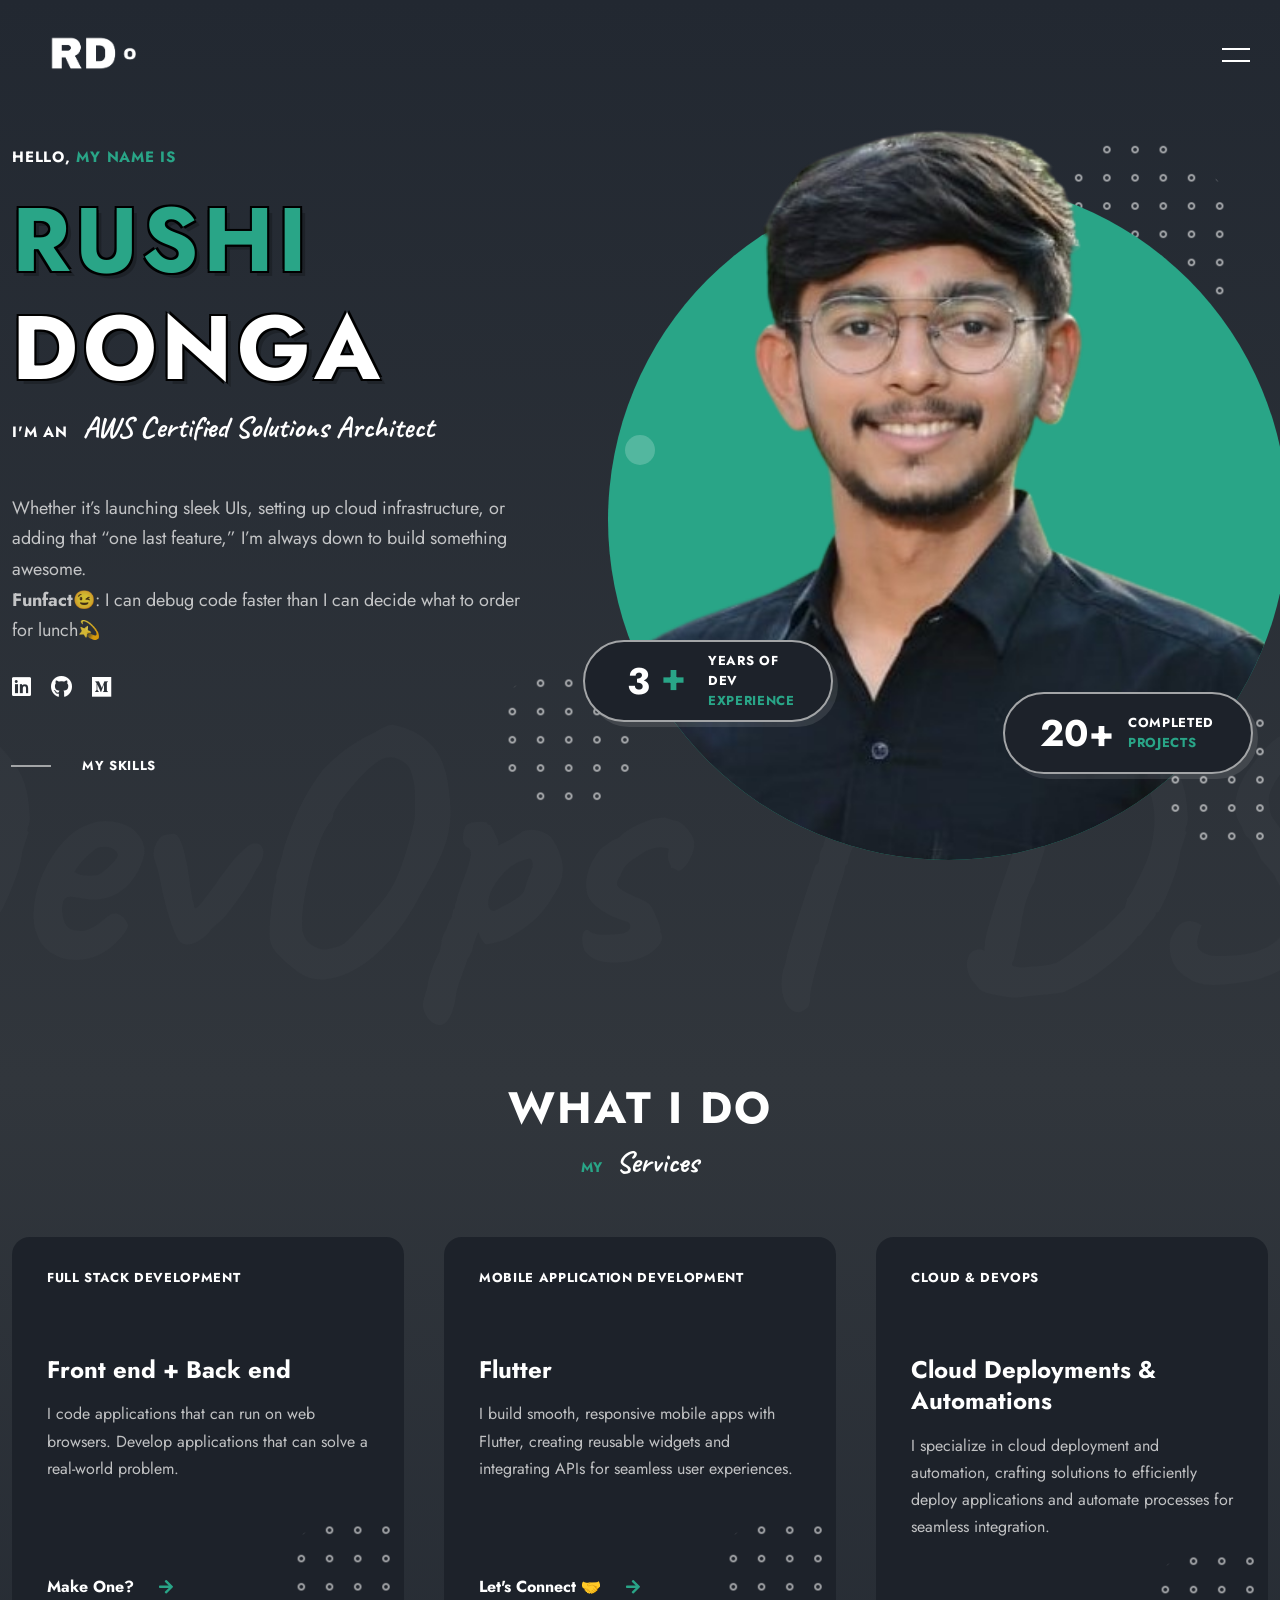
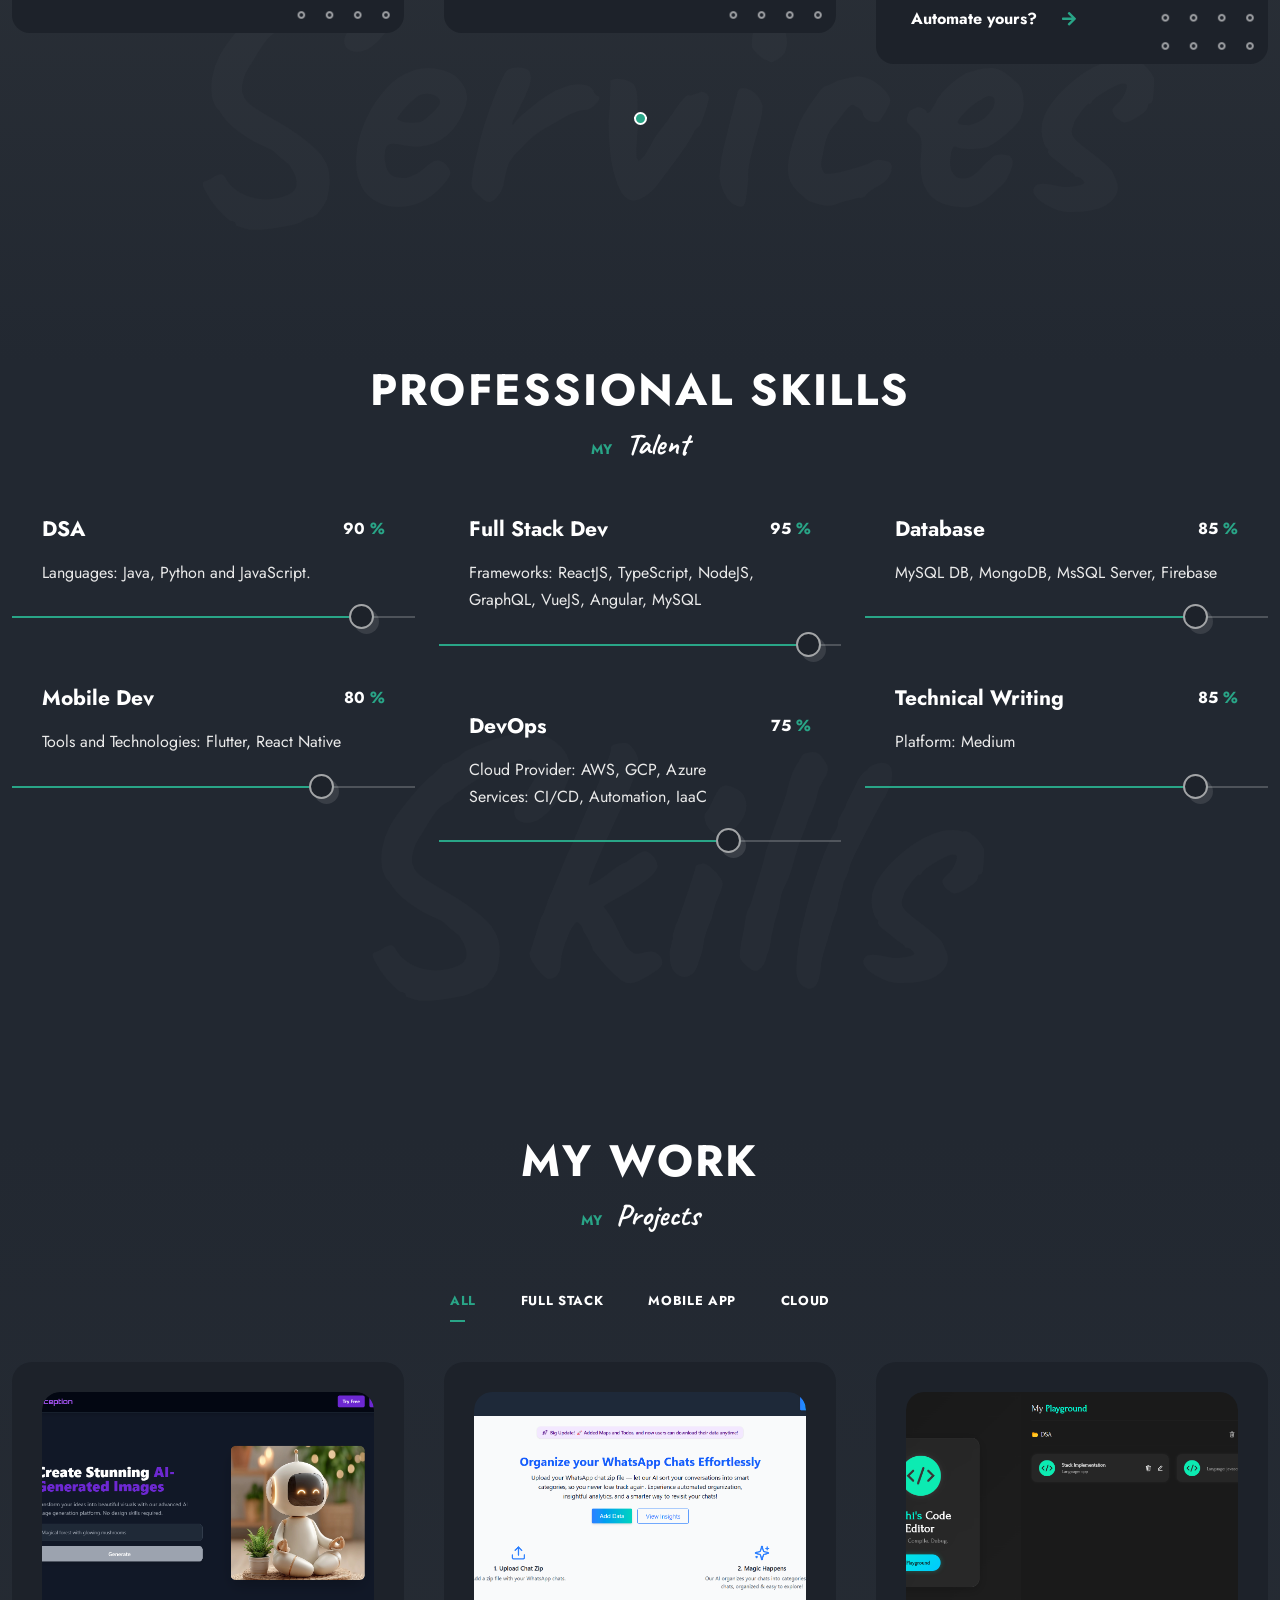
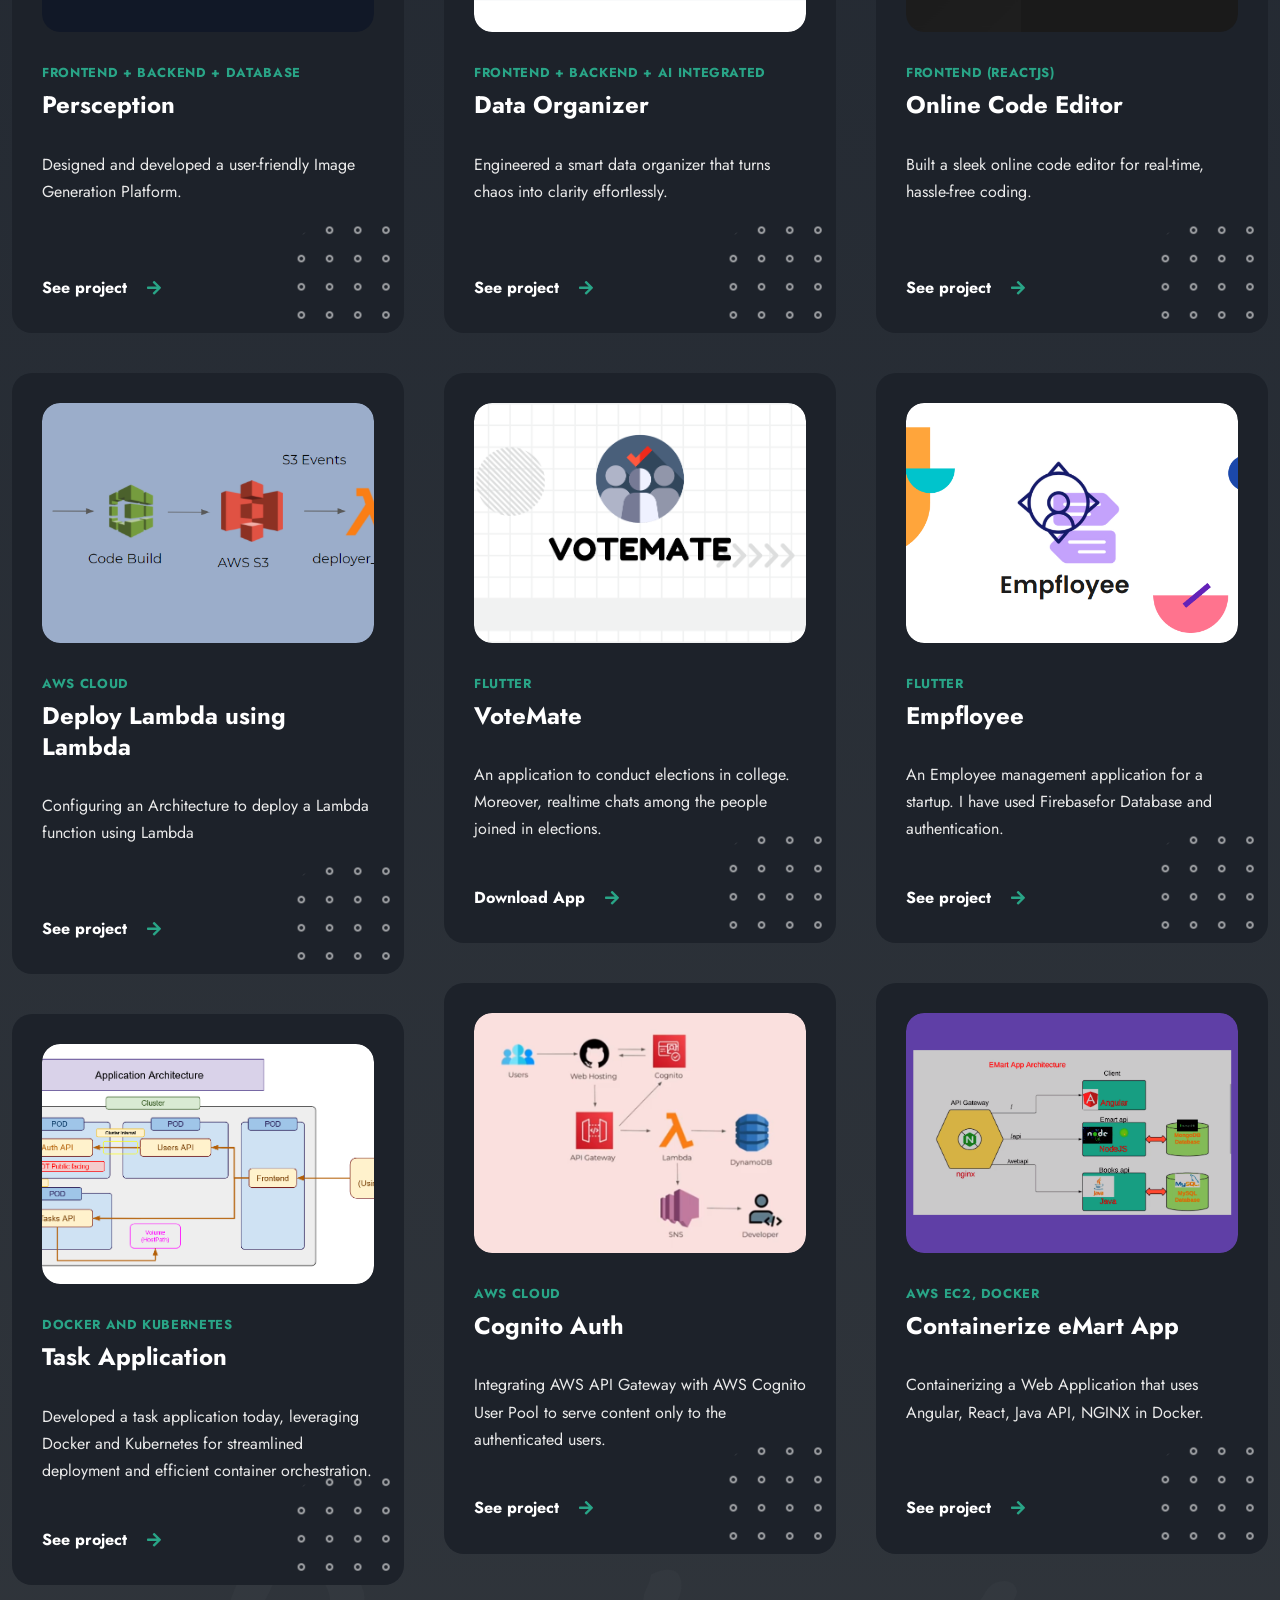
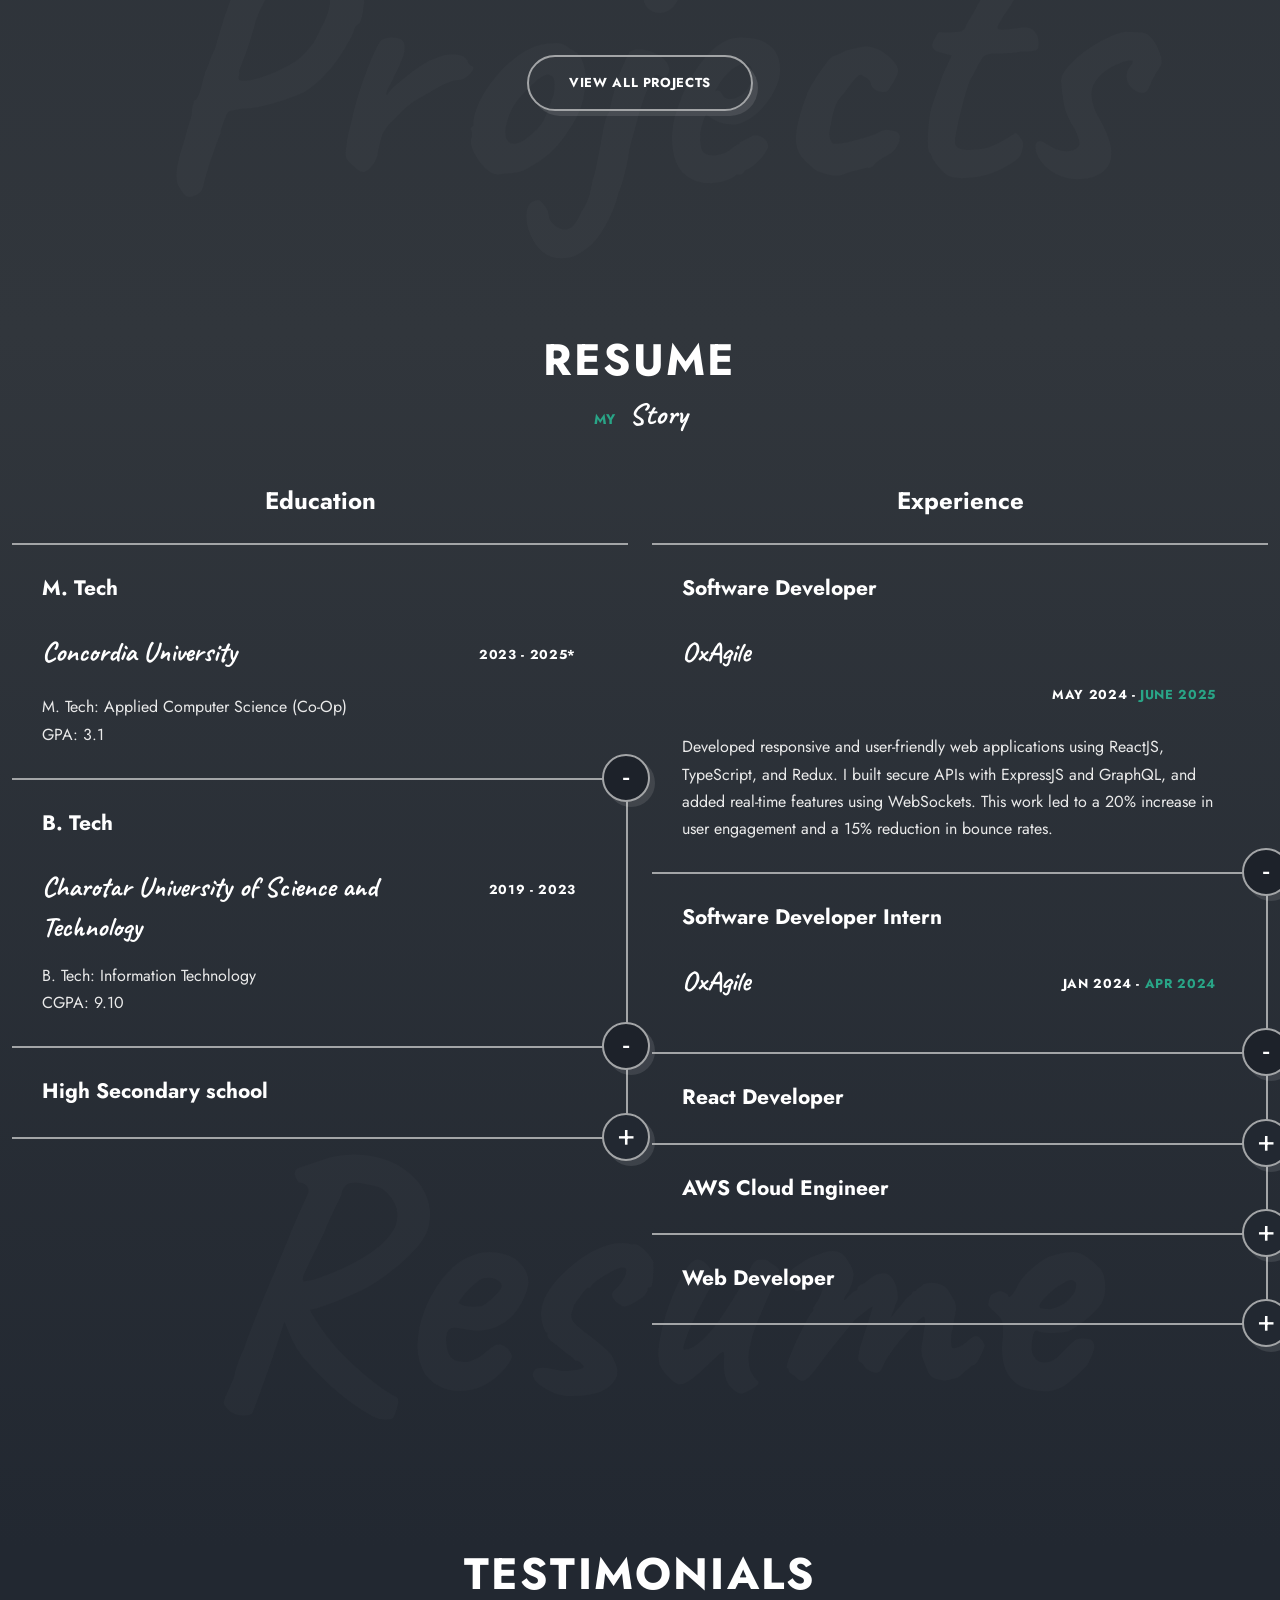
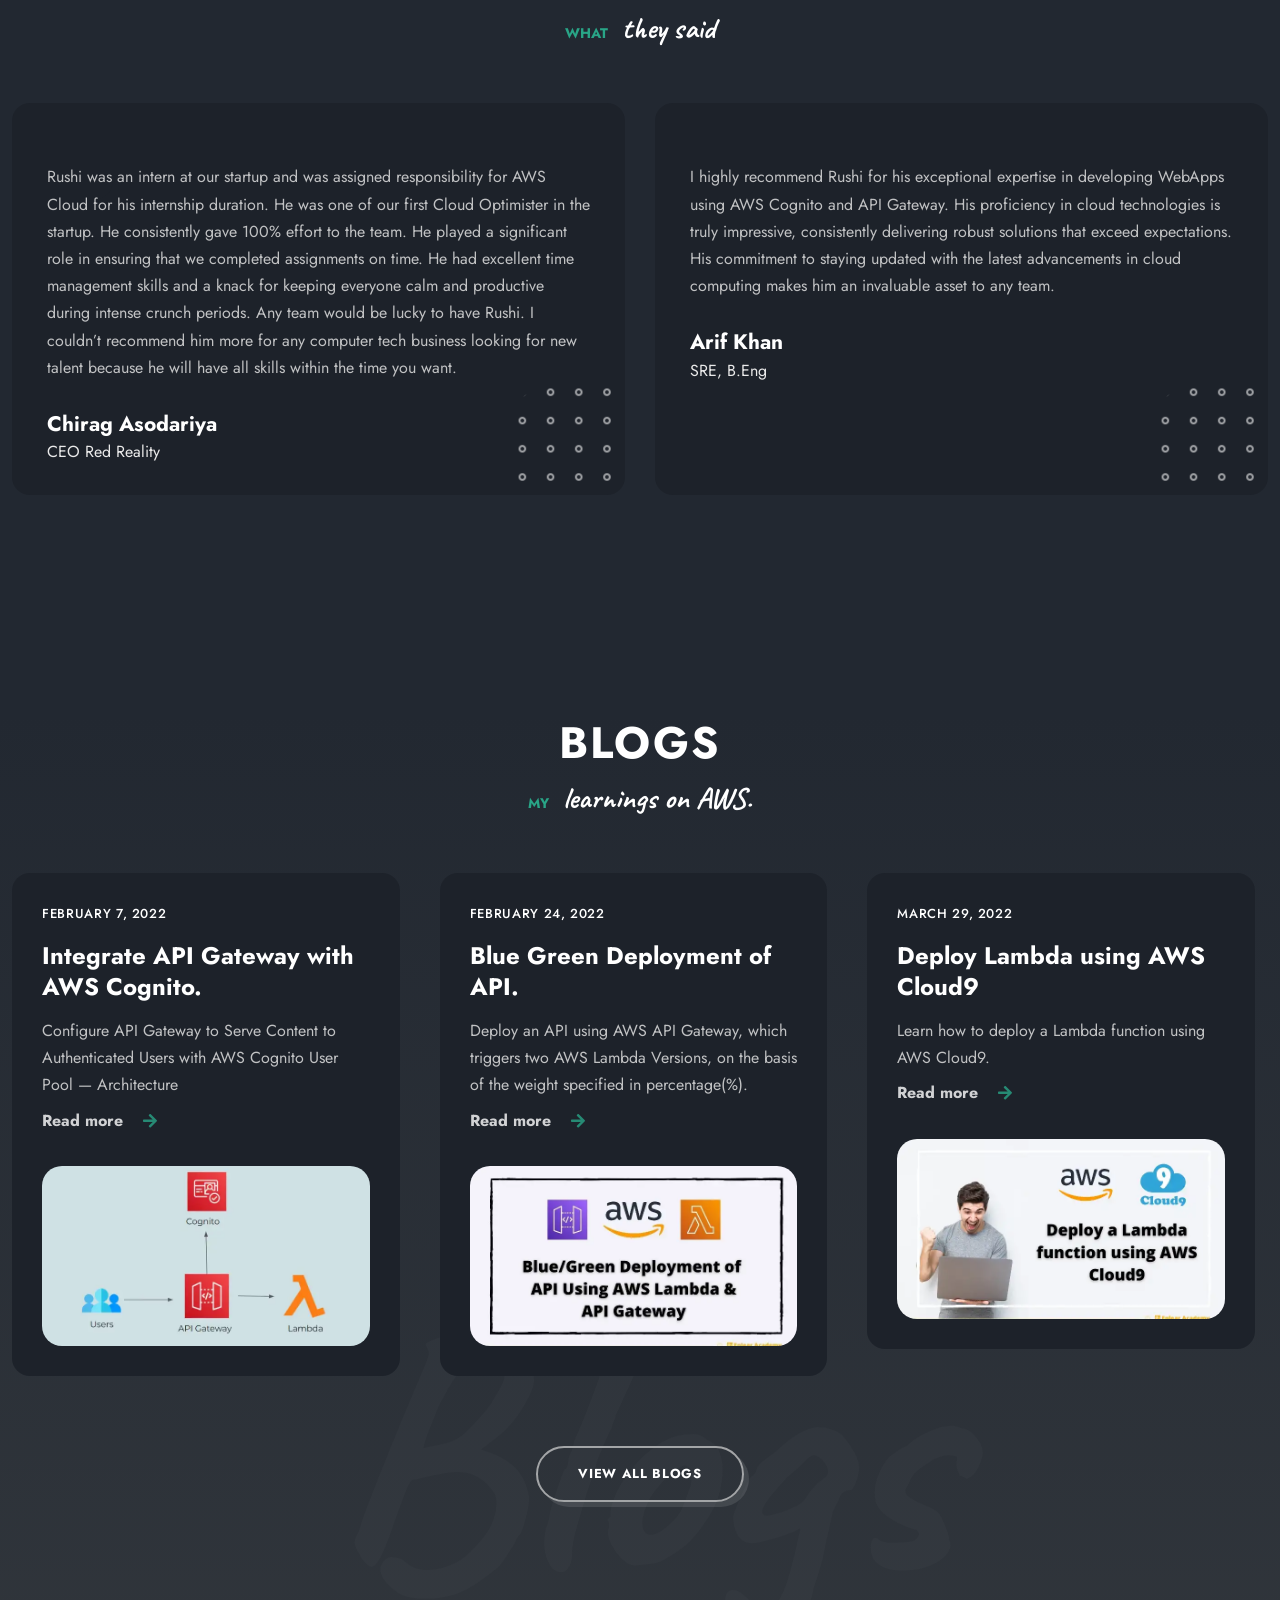
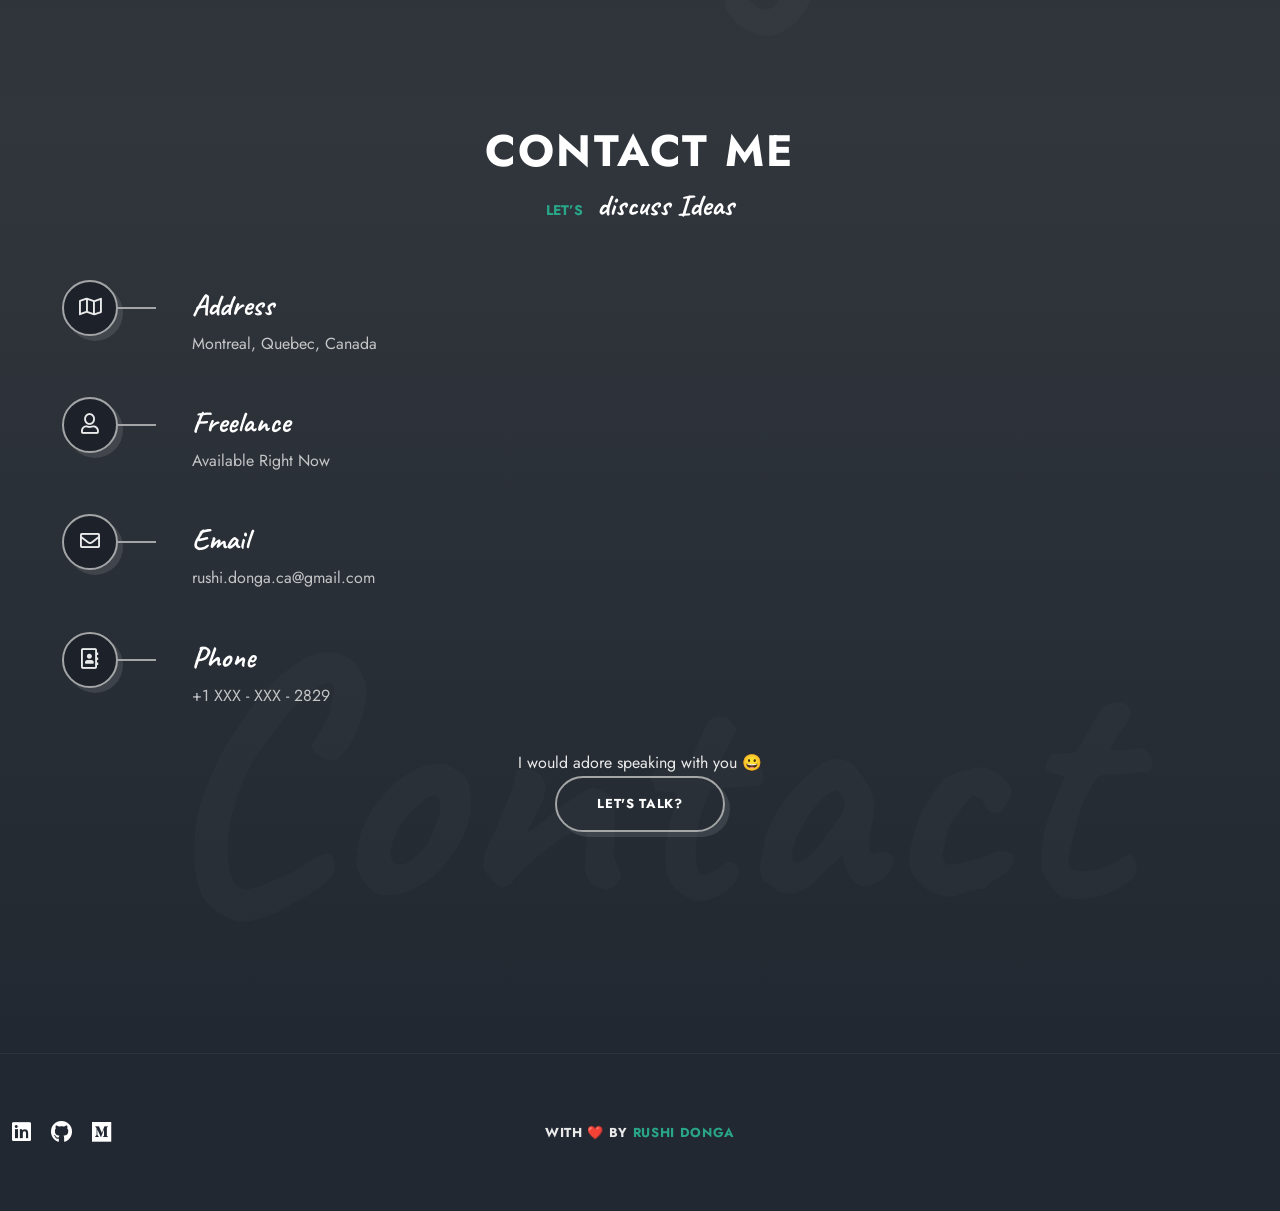
==== commit 61edf642: "Update index.html" ====
--- a/index.html
+++ b/index.html
@@ -342,7 +342,7 @@
                     </h6>
                     <div class="text">
                       <div>
-                        <p>Languages: Java and Python.</p>
+                        <p>Languages: Java, Python and JavaScript.</p>
                       </div>
                     </div>
                     <div class="dots">
@@ -390,7 +390,7 @@
                     </h6>
                     <div class="text">
                       <div>
-                        <p> Frameworks: ReactJS, NextJS, NodeJS, ExpressJS, VueJS, Angular </p>
+                        <p> Frameworks: ReactJS, TypeScript, NodeJS, GraphQL, VueJS, Angular, MySQL </p>
                       </div>
                     </div>
                     <div class="dots">
@@ -437,7 +437,7 @@
                     </h6>
                     <div class="text">
                       <div>
-                        <p>MySQL, MongoDB, MsSQL Server, Firebase</p>
+                        <p>MySQL DB, MongoDB, MsSQL Server, Firebase</p>
                       </div>
                     </div>
                     <div class="dots">
@@ -848,14 +848,49 @@
                 <div class="history-items">
                   <div class="history-item lui-collapse-item opened scrolla-element-anim-1 scroll-animate" data-animate="active">
                     <h6 class="name lui-collapse-btn active">
-                      <span> AWS Cloud Engineer | React Developer </span>
+                      <span> Software Developer</span>
+                    </h6>
+                    <div class="history-content">
+                      <div class="subname">
+                        <span> OxAgile </span>
+                      </div>
+                      <div class="date lui-subtitle">
+                        <span> May 2024 - <b>June 2025</b>
+                        </span>
+                      </div>
+                      <div class="text">
+                        <div>
+                          <p>Developed responsive and user-friendly web applications using ReactJS, TypeScript, and Redux. I built secure APIs with ExpressJS and GraphQL, and added real-time features using WebSockets. This work led to a 20% increase in user engagement and a 15% reduction in bounce rates.</p>
+                        </div>
+                      </div>
+                    </div>
+                  </div>
+                  <div class="history-item lui-collapse-item opened scrolla-element-anim-1 scroll-animate" data-animate="active">
+                    <h6 class="name lui-collapse-btn active">
+                      <span> Software Developer Intern</span>
+                    </h6>
+                    <div class="history-content">
+                      <div class="subname">
+                        <span> OxAgile </span>
+                      </div>
+                      <div class="date lui-subtitle">
+                        <span> Jan 2024 - <b>Apr 2024</b>
+                        </span>
+                      </div>
+                      <div class="text">
+                      </div>
+                    </div>
+                  </div>
+                  <div class="history-item lui-collapse-item scrolla-element-anim-1 scroll-animate" data-animate="active">
+                    <h6 class="name lui-collapse-btn">
+                      <span> React Developer </span>
                     </h6>
                     <div class="history-content">
                       <div class="subname">
                         <span> JVS Technologies Pvt. Ltd. </span>
                       </div>
                       <div class="date lui-subtitle">
-                        <span> March 2023 - <b>August 2023</b>
+                        <span> Mar 2023 - <b>Aug 2023</b>
                         </span>
                       </div>
                       <div class="text">
@@ -865,8 +900,8 @@
                       </div>
                     </div>
                   </div>
-                  <div class="history-item lui-collapse-item opened scrolla-element-anim-1 scroll-animate" data-animate="active">
-                    <h6 class="name lui-collapse-btn active">
+                  <div class="history-item lui-collapse-item scrolla-element-anim-1 scroll-animate" data-animate="active">
+                    <h6 class="name lui-collapse-btn">
                       <span> AWS Cloud Engineer </span>
                     </h6>
                     <div class="history-content">
@@ -874,7 +909,7 @@
                         <span> REd Reality </span>
                       </div>
                       <div class="date lui-subtitle">
-                        <span> May 2022 - <b>JUly 2022</b>
+                        <span> May 2022 - <b>July 2022</b>
                         </span>
                       </div>
                       <div class="text">
@@ -886,7 +921,7 @@
                   </div>
                   <div class="history-item lui-collapse-item scrolla-element-anim-1 scroll-animate" data-animate="active">
                     <h6 class="name lui-collapse-btn">
-                      <span> Technical Web Application Developer </span>
+                      <span> Web Developer </span>
                     </h6>
                     <div class="history-content">
                       <div class="subname">
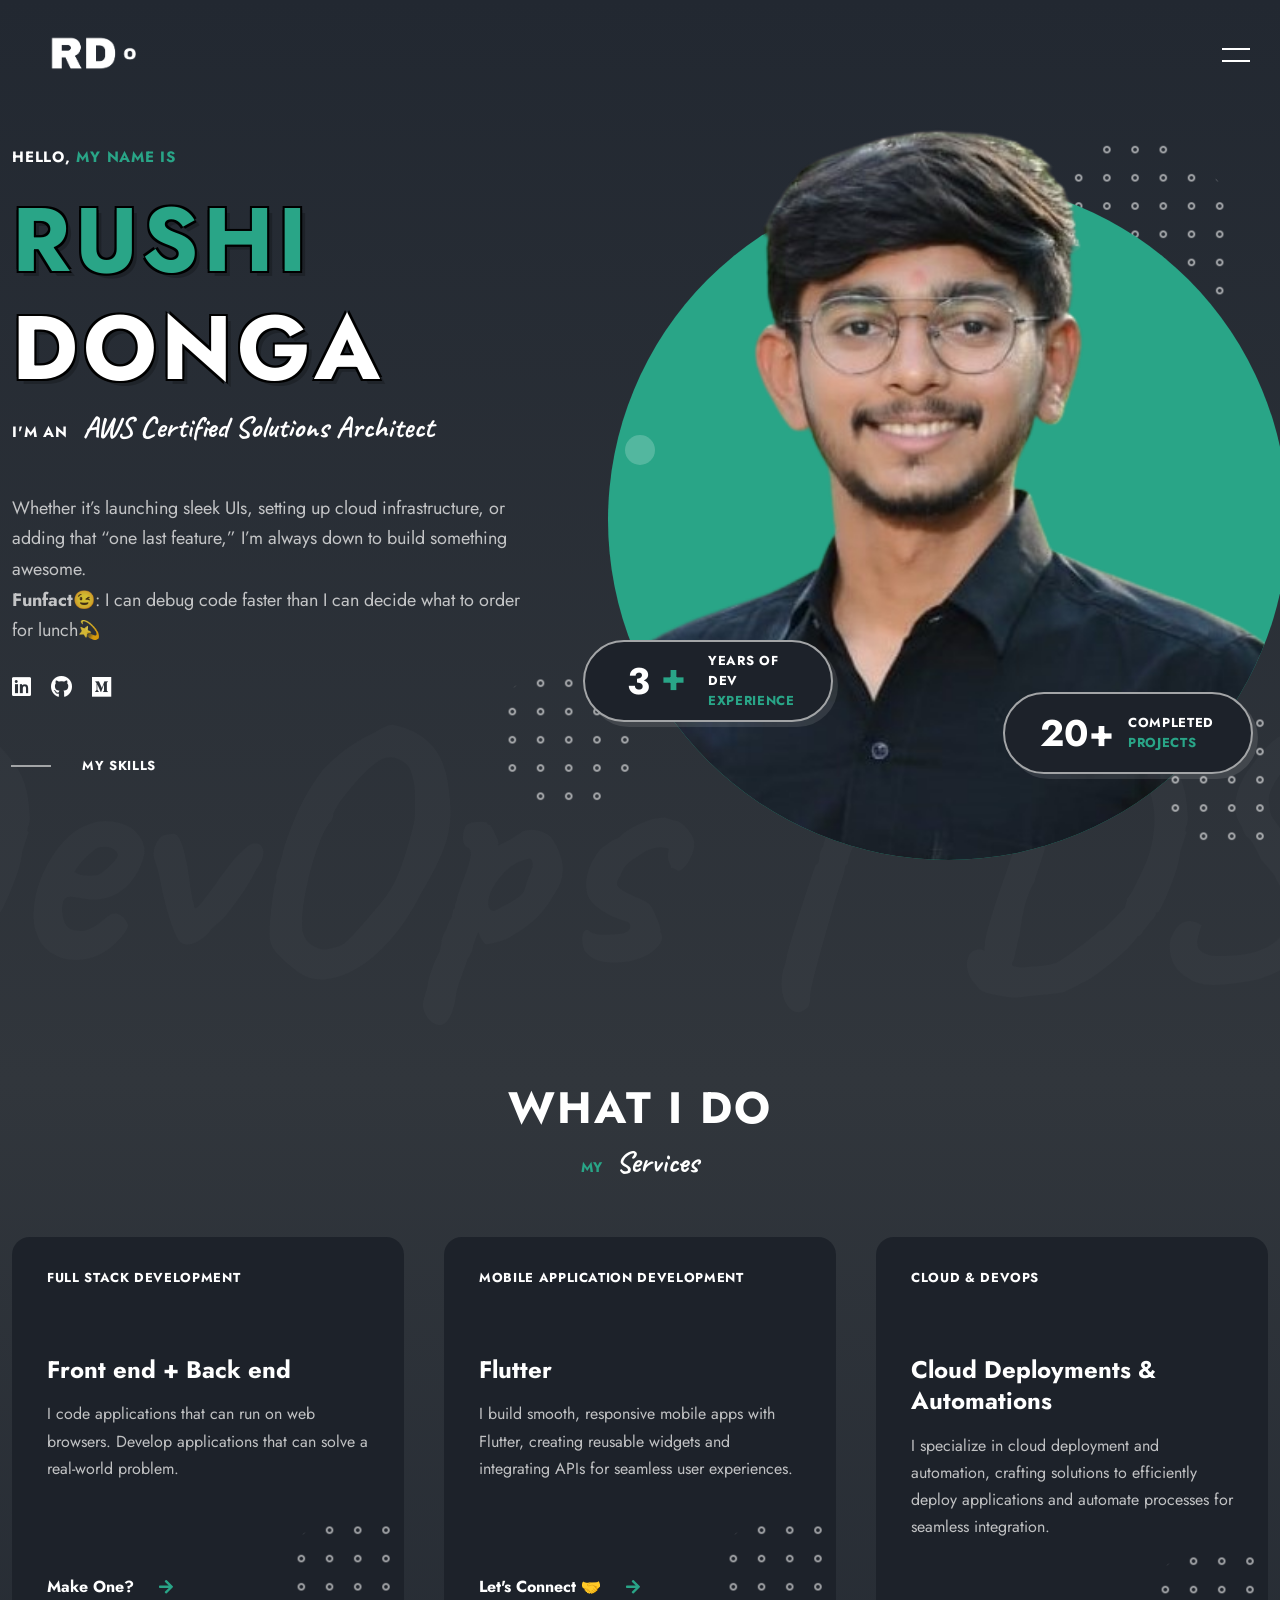
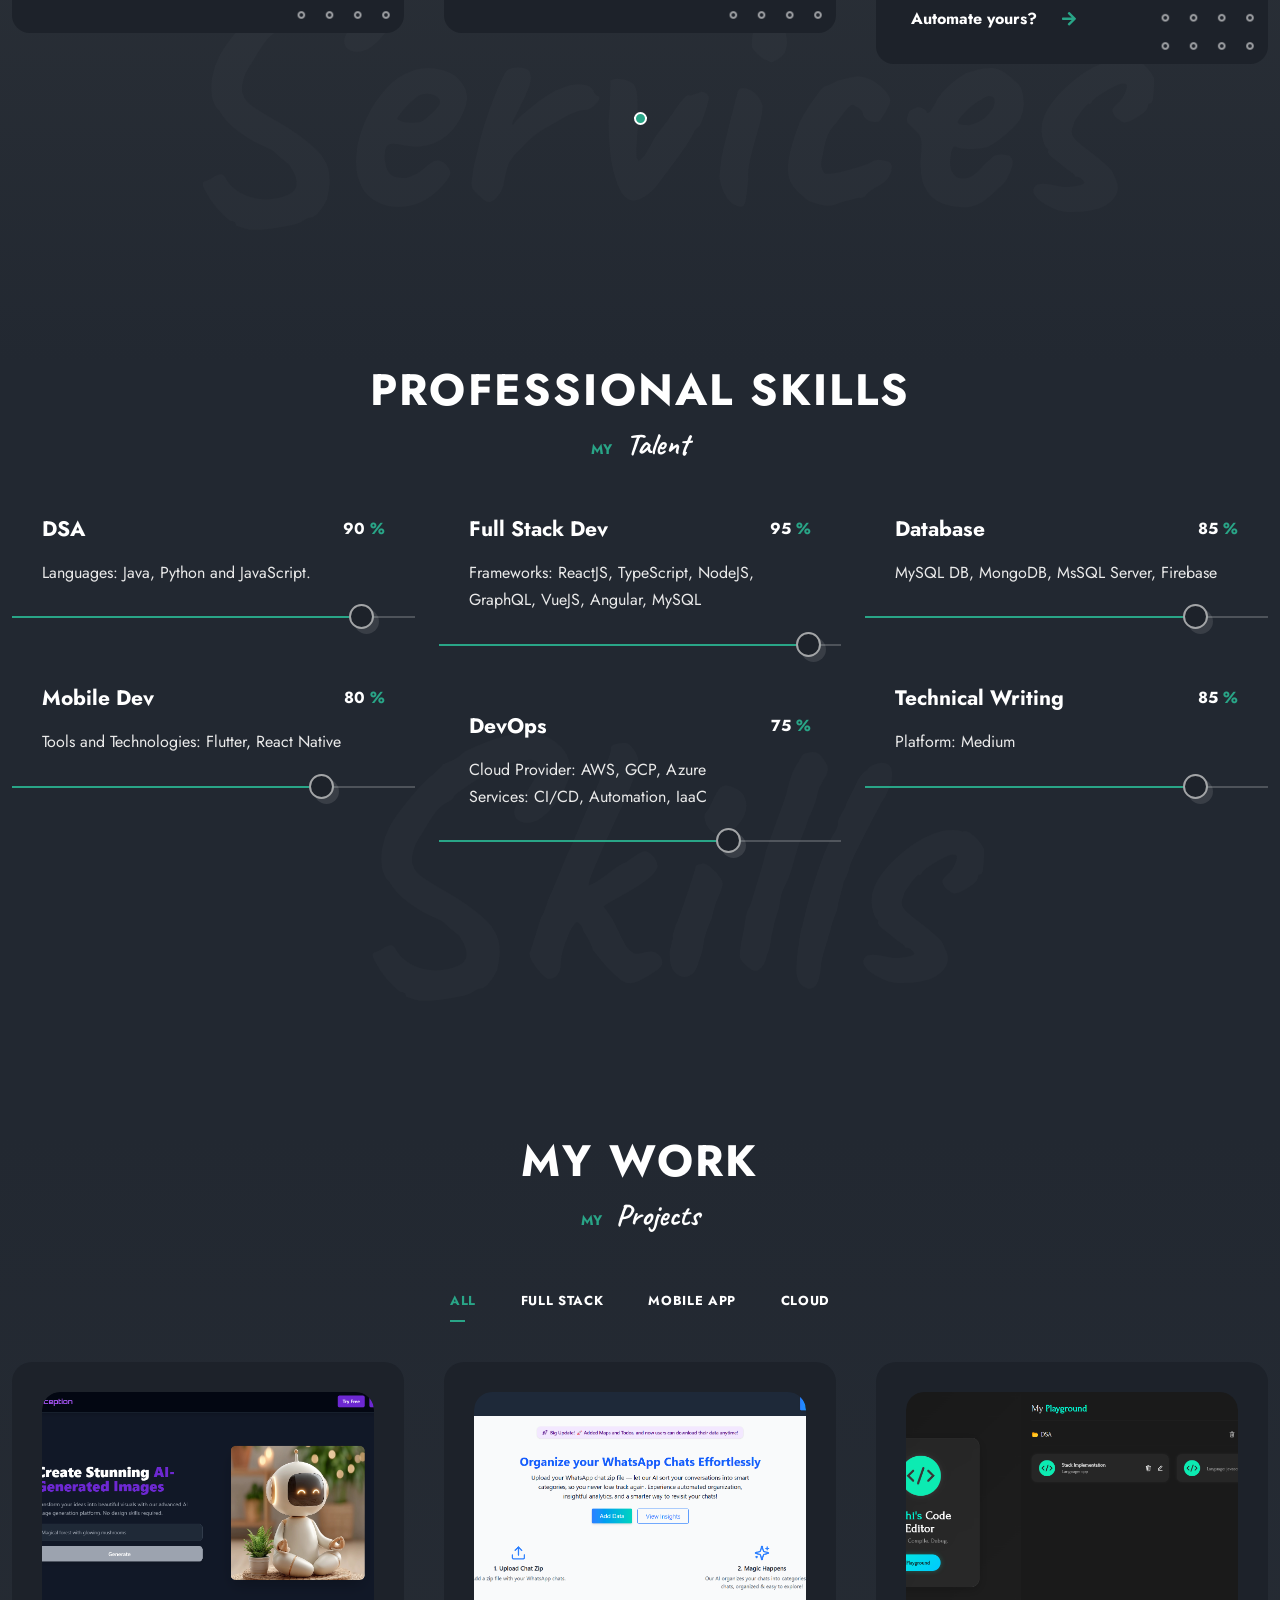
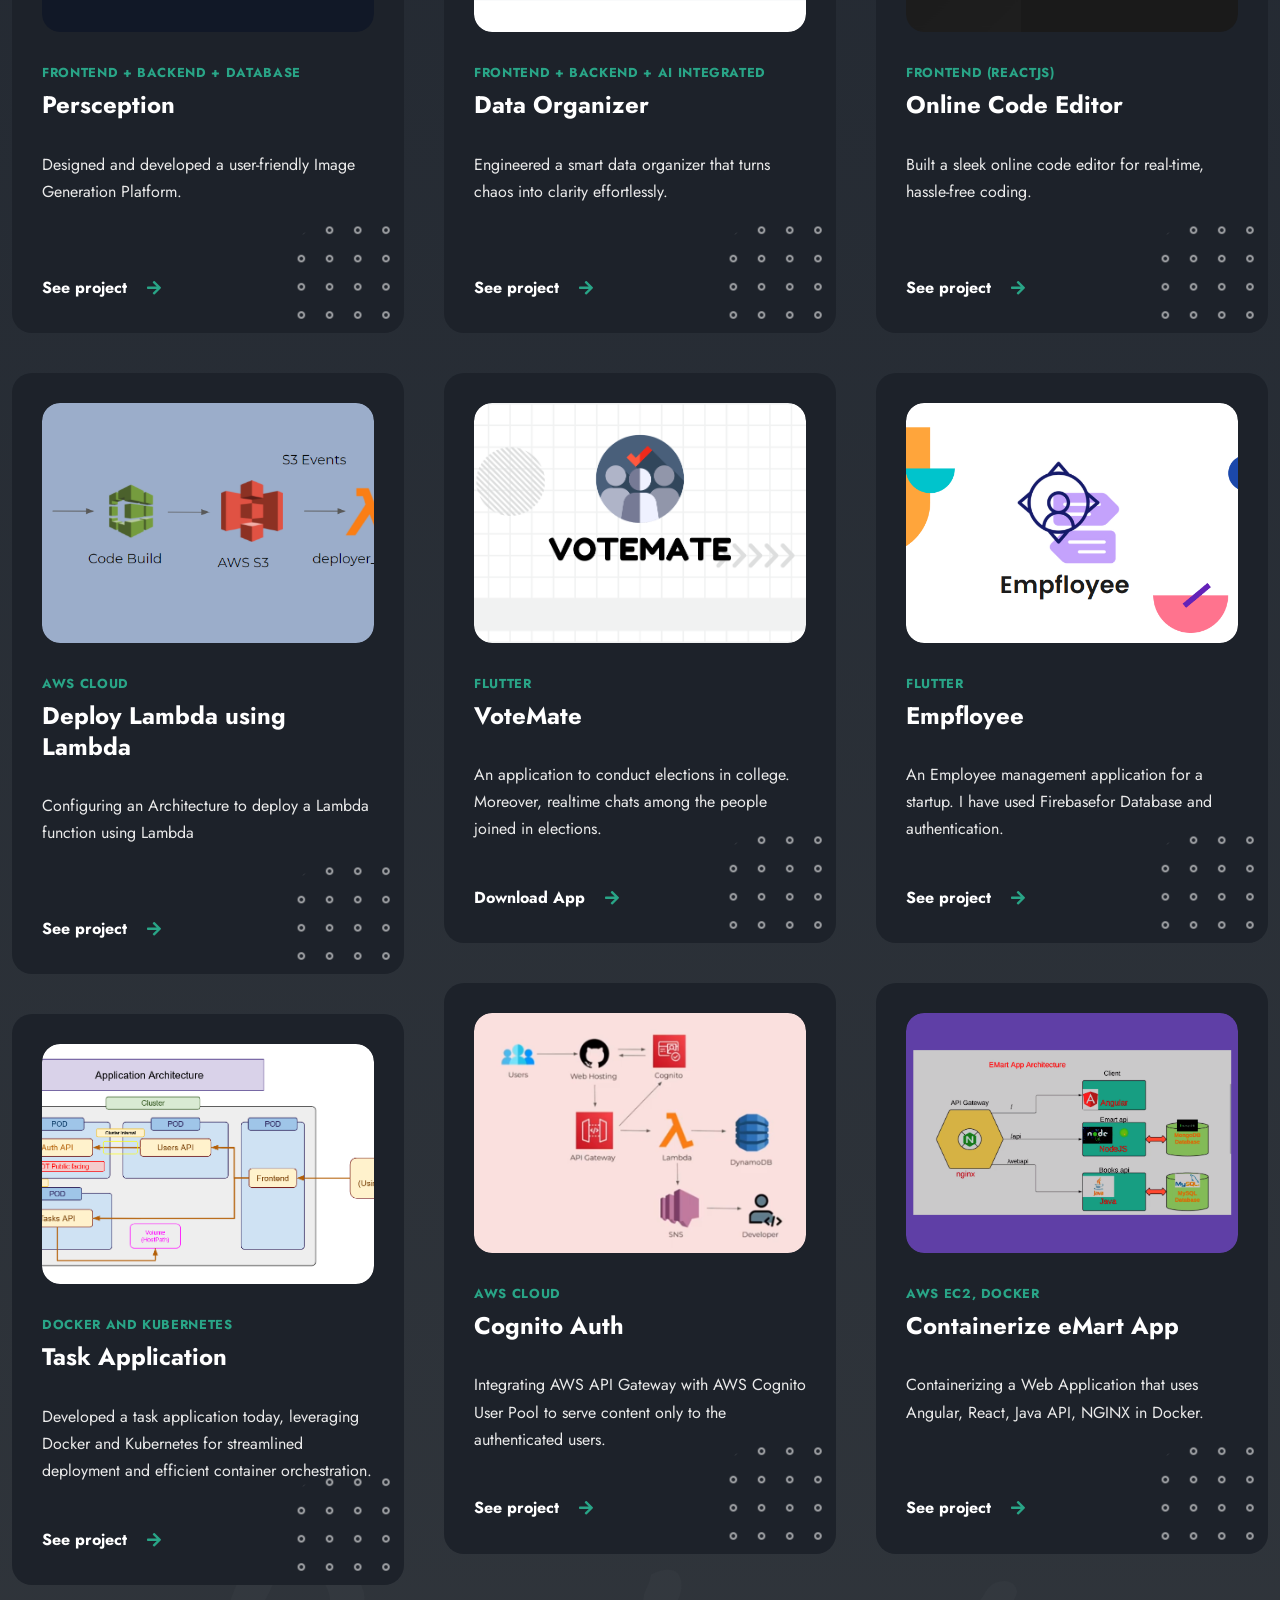
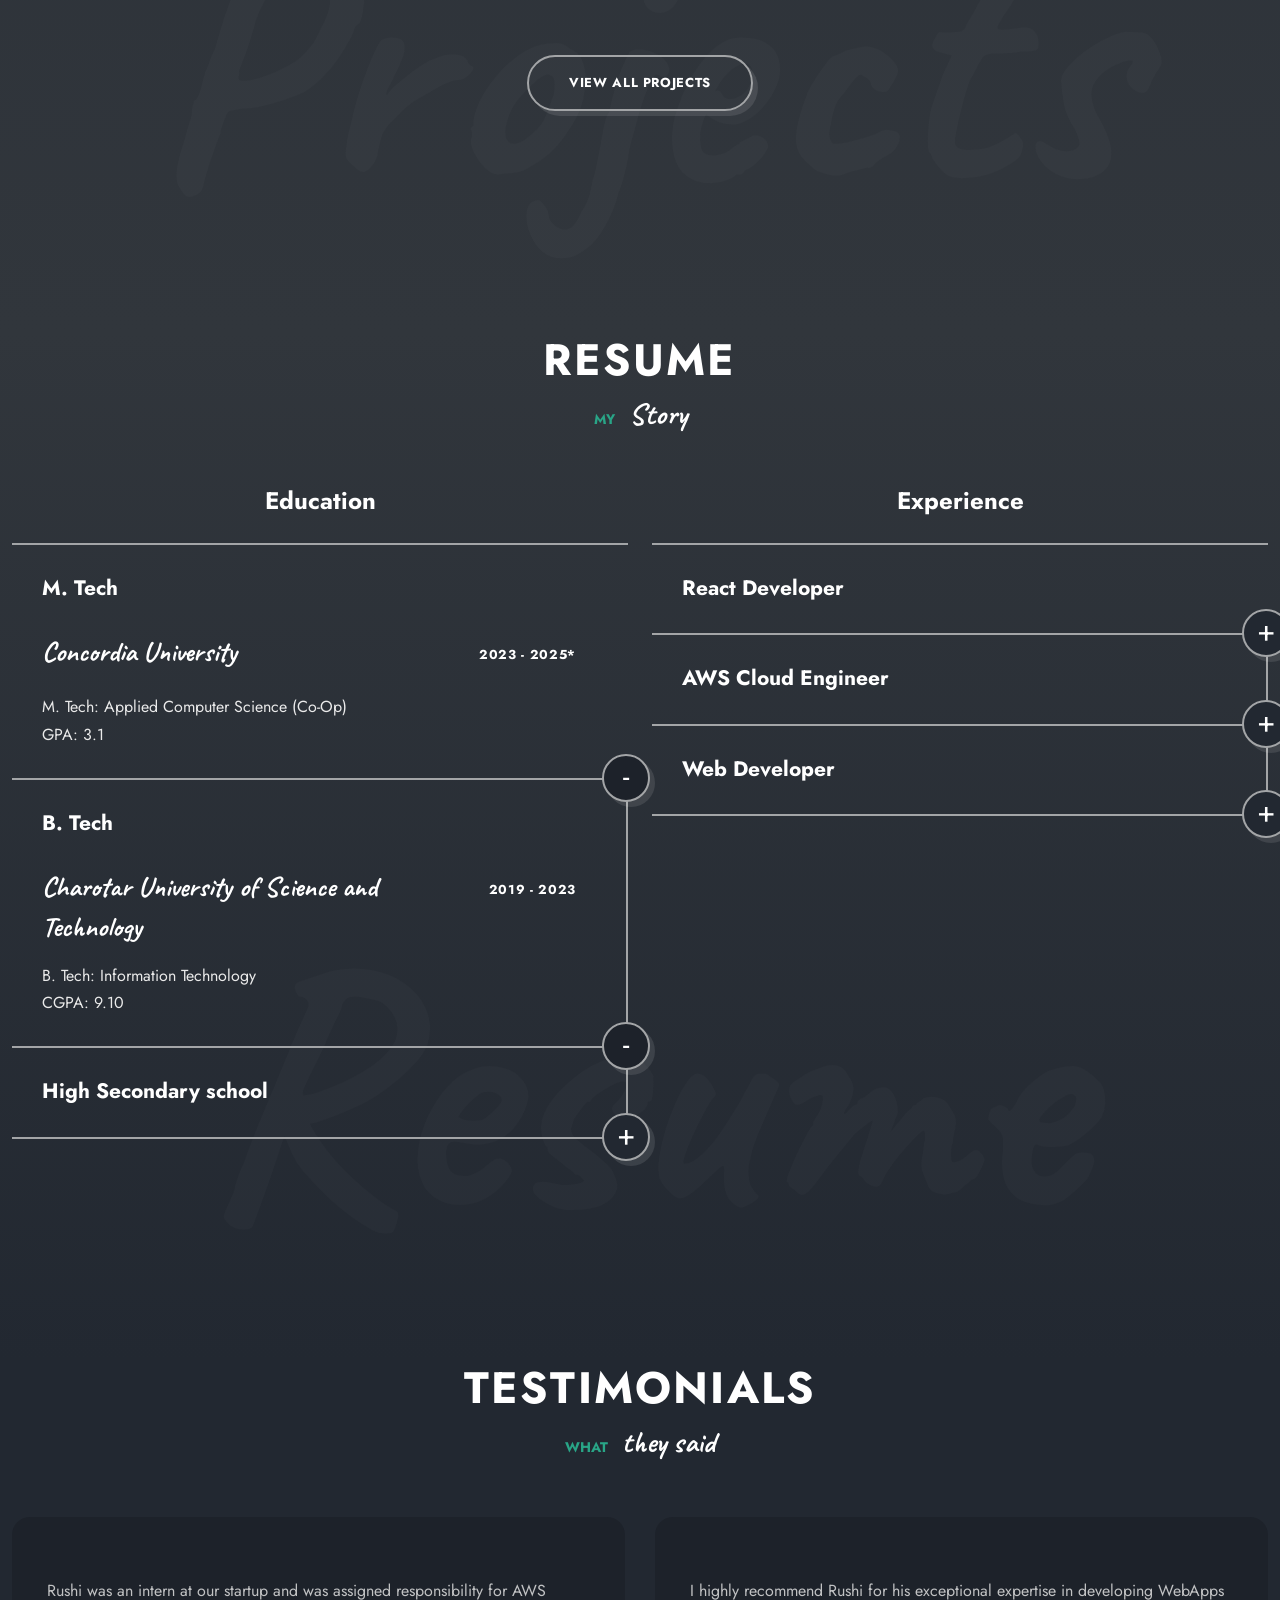
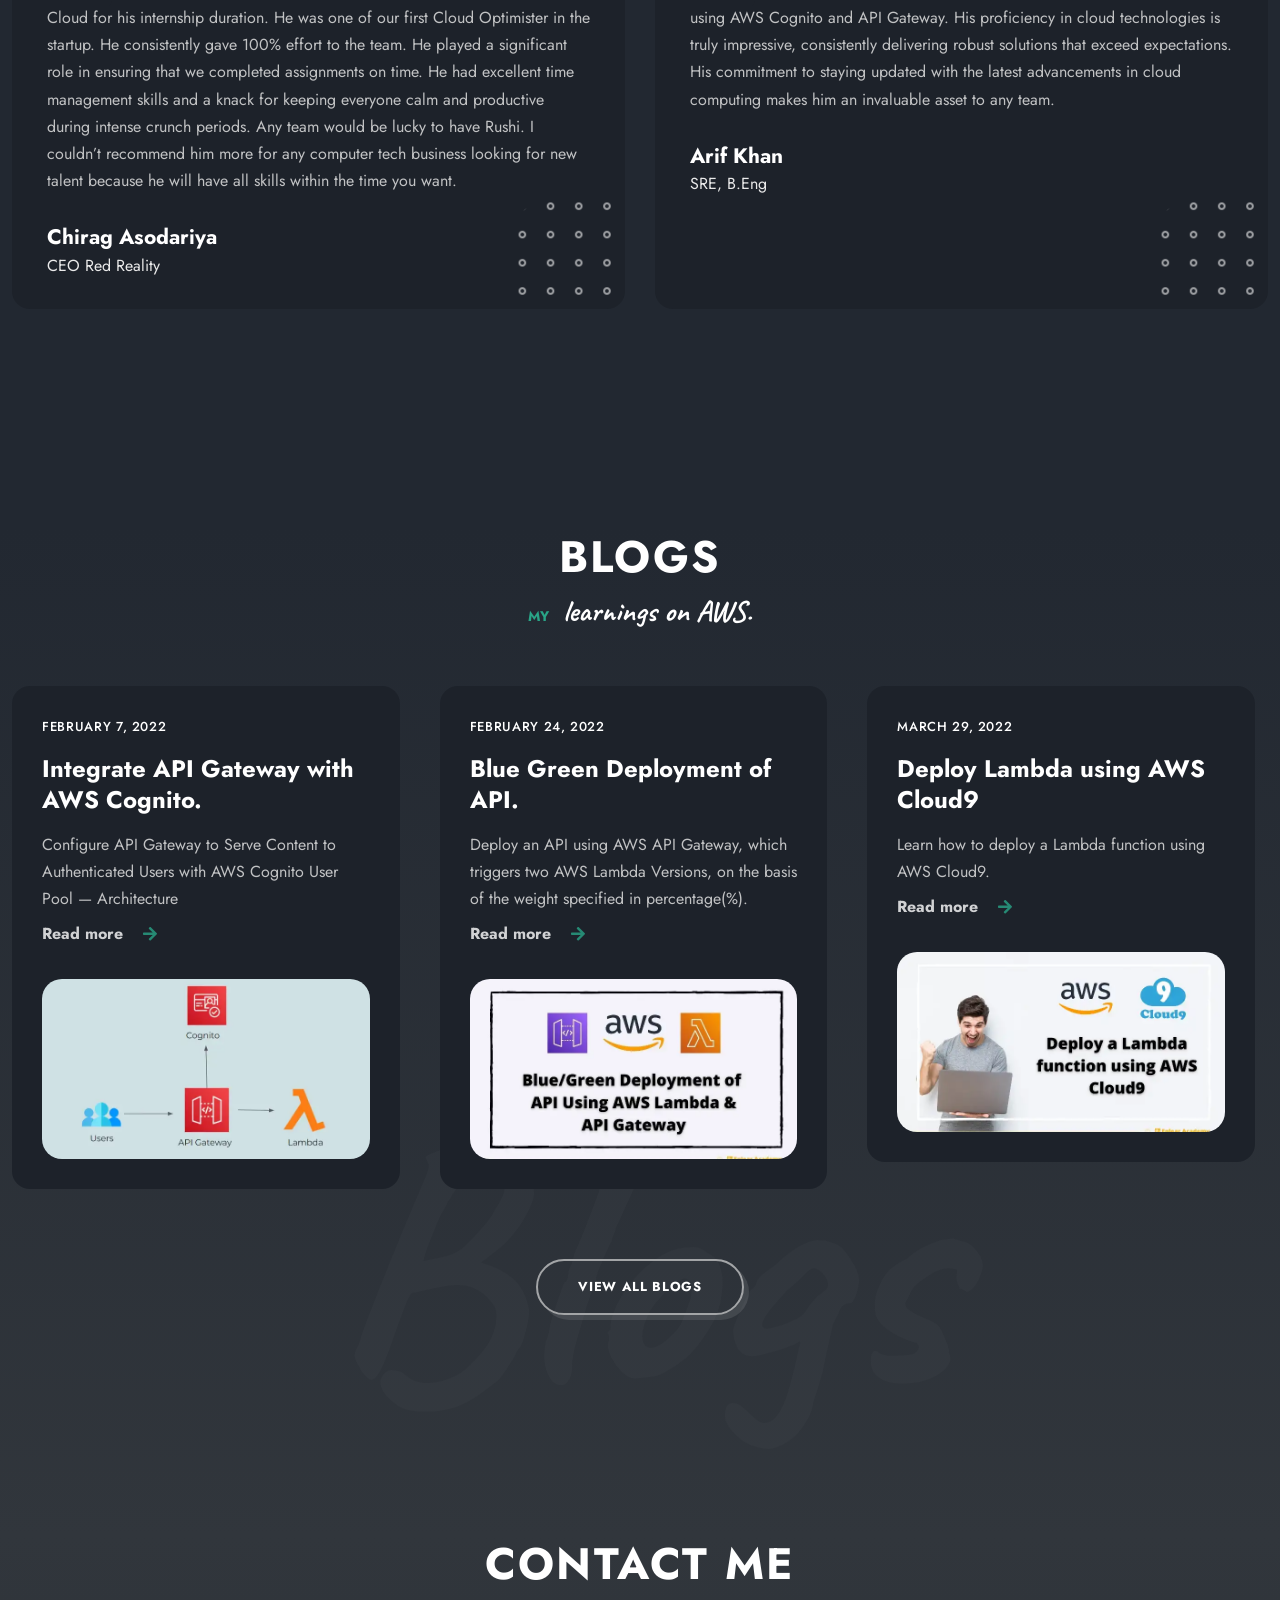
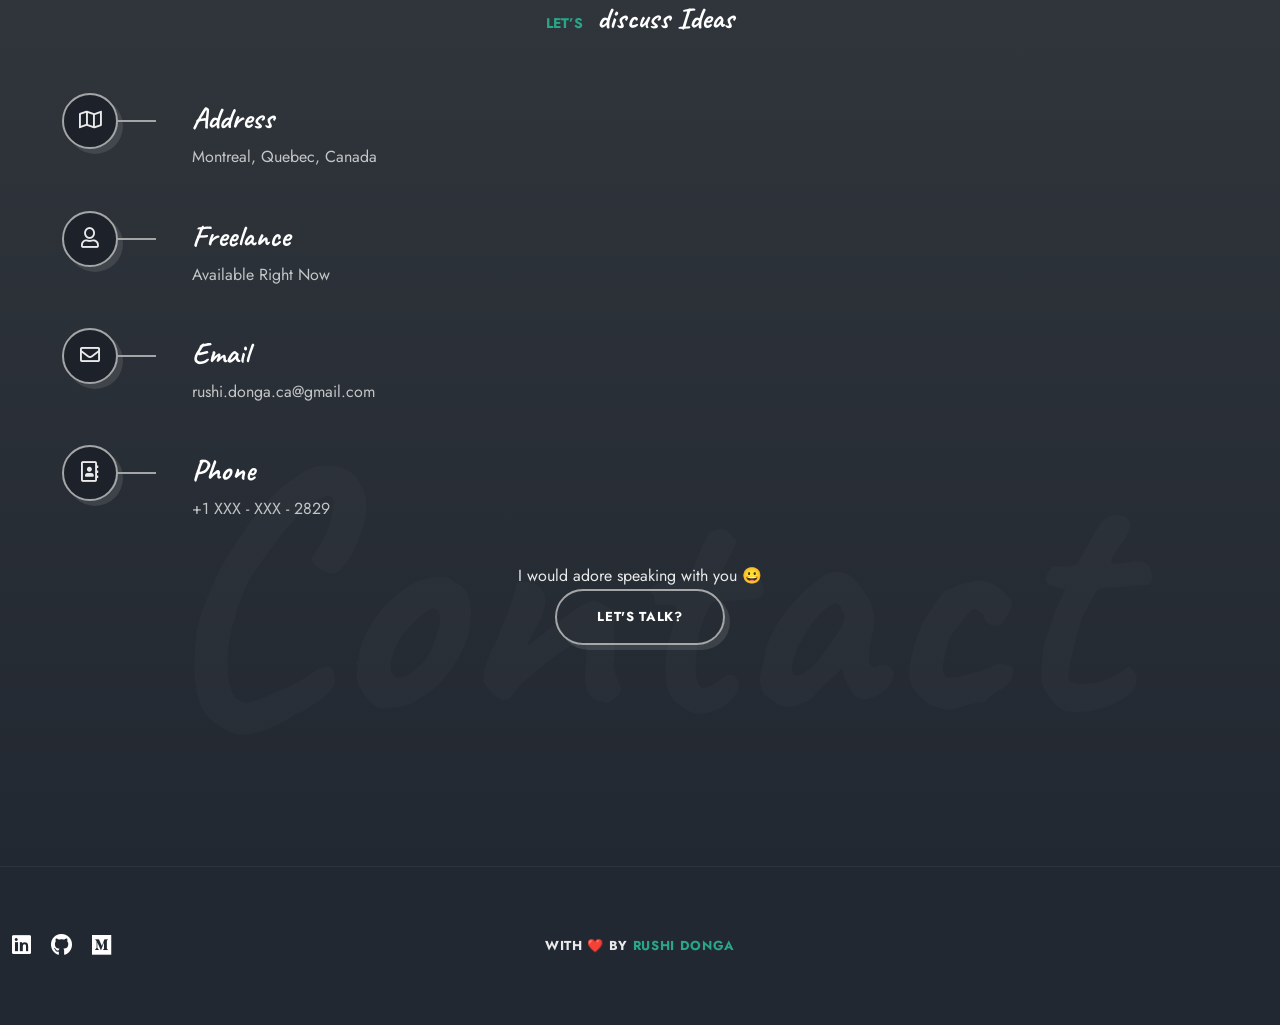
==== commit 0cd53bf2: "Update index.html" ====
--- a/index.html
+++ b/index.html
@@ -846,41 +846,6 @@
                   <span> Experience </span>
                 </h5>
                 <div class="history-items">
-                  <div class="history-item lui-collapse-item opened scrolla-element-anim-1 scroll-animate" data-animate="active">
-                    <h6 class="name lui-collapse-btn active">
-                      <span> Software Developer</span>
-                    </h6>
-                    <div class="history-content">
-                      <div class="subname">
-                        <span> OxAgile </span>
-                      </div>
-                      <div class="date lui-subtitle">
-                        <span> May 2024 - <b>June 2025</b>
-                        </span>
-                      </div>
-                      <div class="text">
-                        <div>
-                          <p>Developed responsive and user-friendly web applications using ReactJS, TypeScript, and Redux. I built secure APIs with ExpressJS and GraphQL, and added real-time features using WebSockets. This work led to a 20% increase in user engagement and a 15% reduction in bounce rates.</p>
-                        </div>
-                      </div>
-                    </div>
-                  </div>
-                  <div class="history-item lui-collapse-item opened scrolla-element-anim-1 scroll-animate" data-animate="active">
-                    <h6 class="name lui-collapse-btn active">
-                      <span> Software Developer Intern</span>
-                    </h6>
-                    <div class="history-content">
-                      <div class="subname">
-                        <span> OxAgile </span>
-                      </div>
-                      <div class="date lui-subtitle">
-                        <span> Jan 2024 - <b>Apr 2024</b>
-                        </span>
-                      </div>
-                      <div class="text">
-                      </div>
-                    </div>
-                  </div>
                   <div class="history-item lui-collapse-item scrolla-element-anim-1 scroll-animate" data-animate="active">
                     <h6 class="name lui-collapse-btn">
                       <span> React Developer </span>
